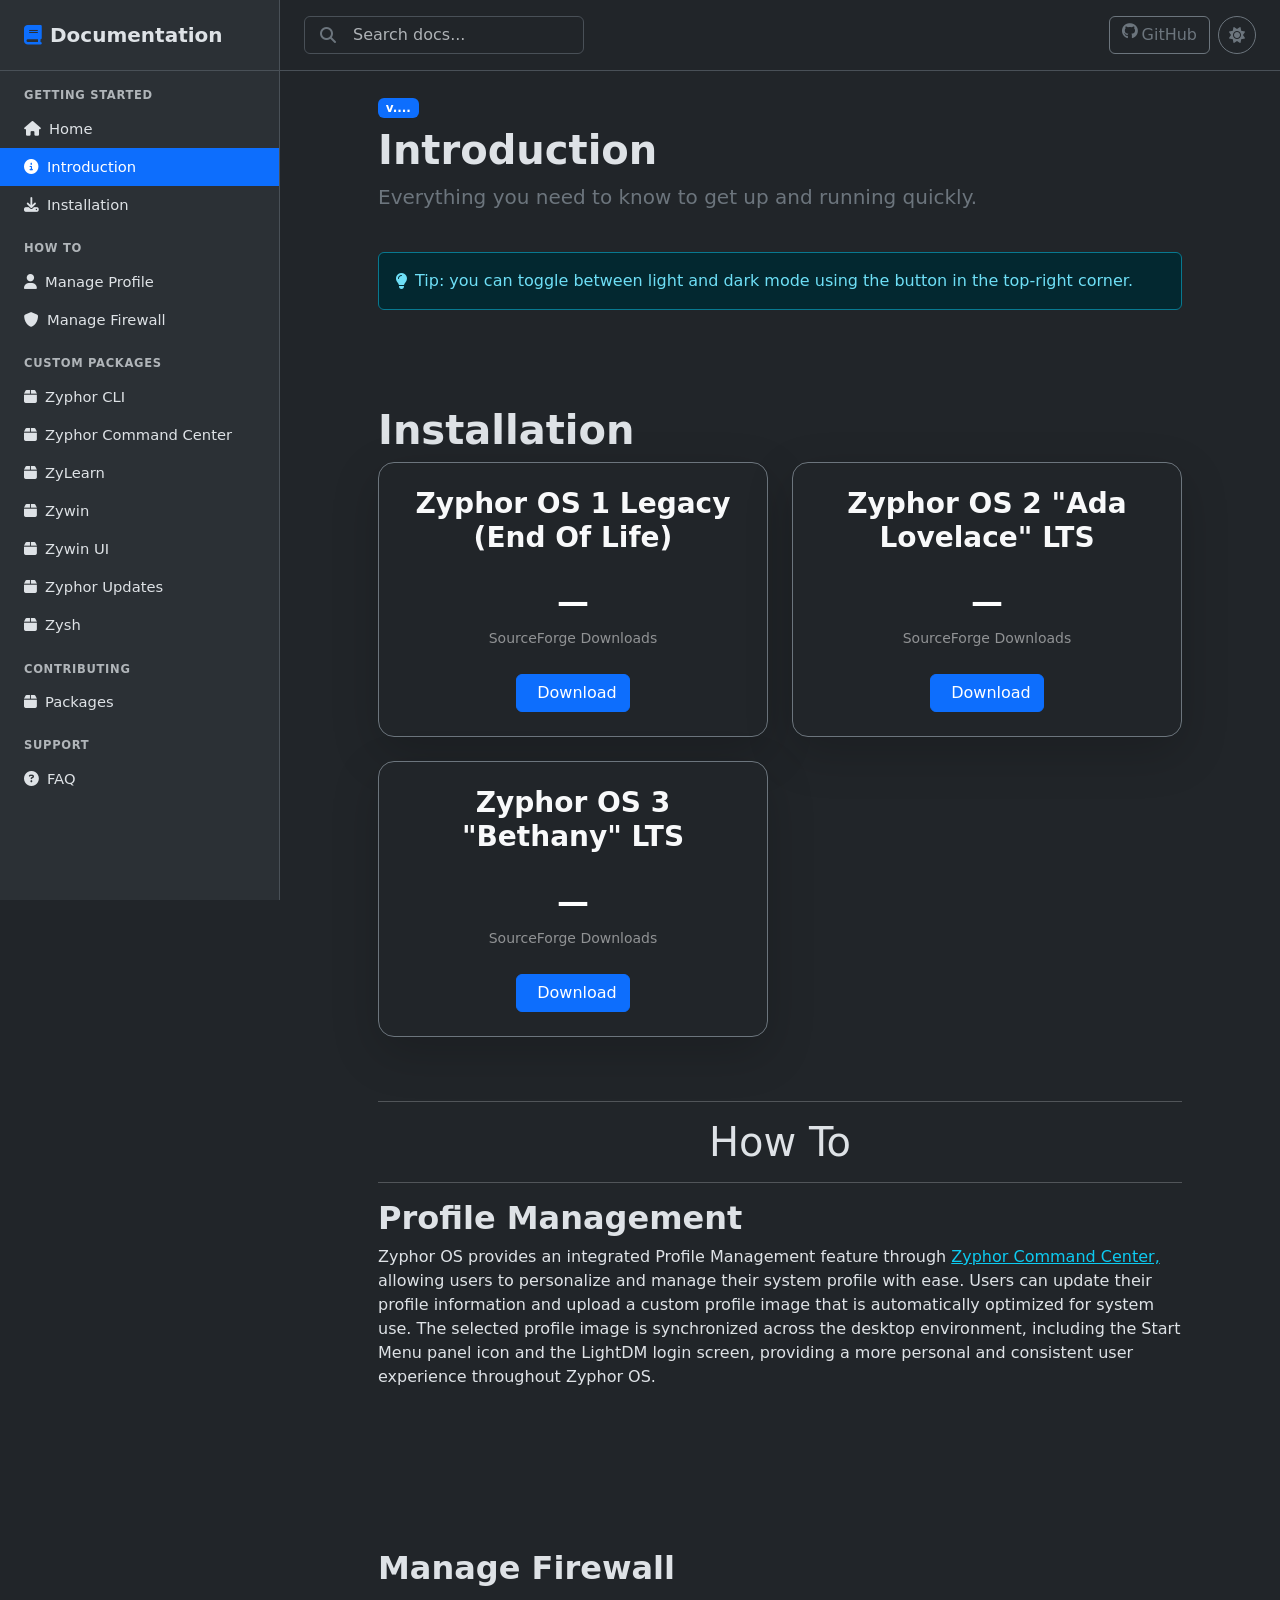
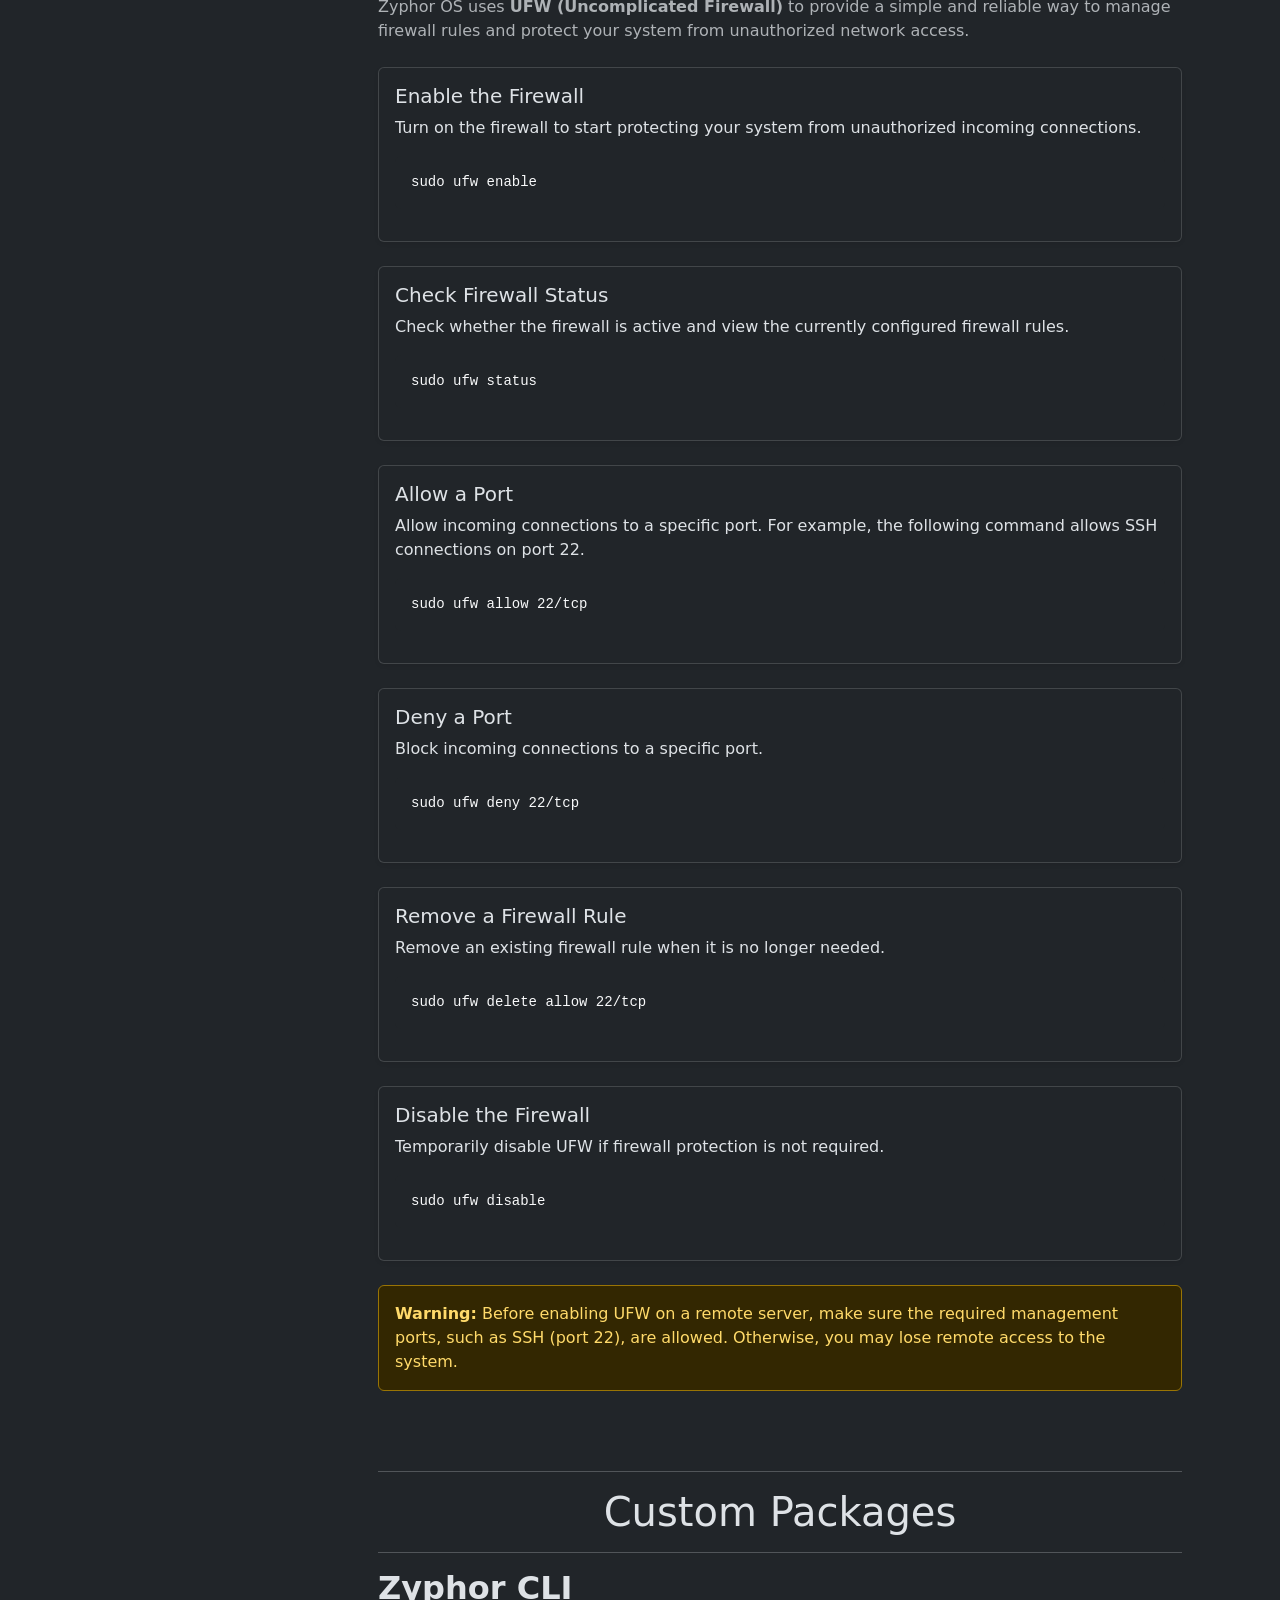
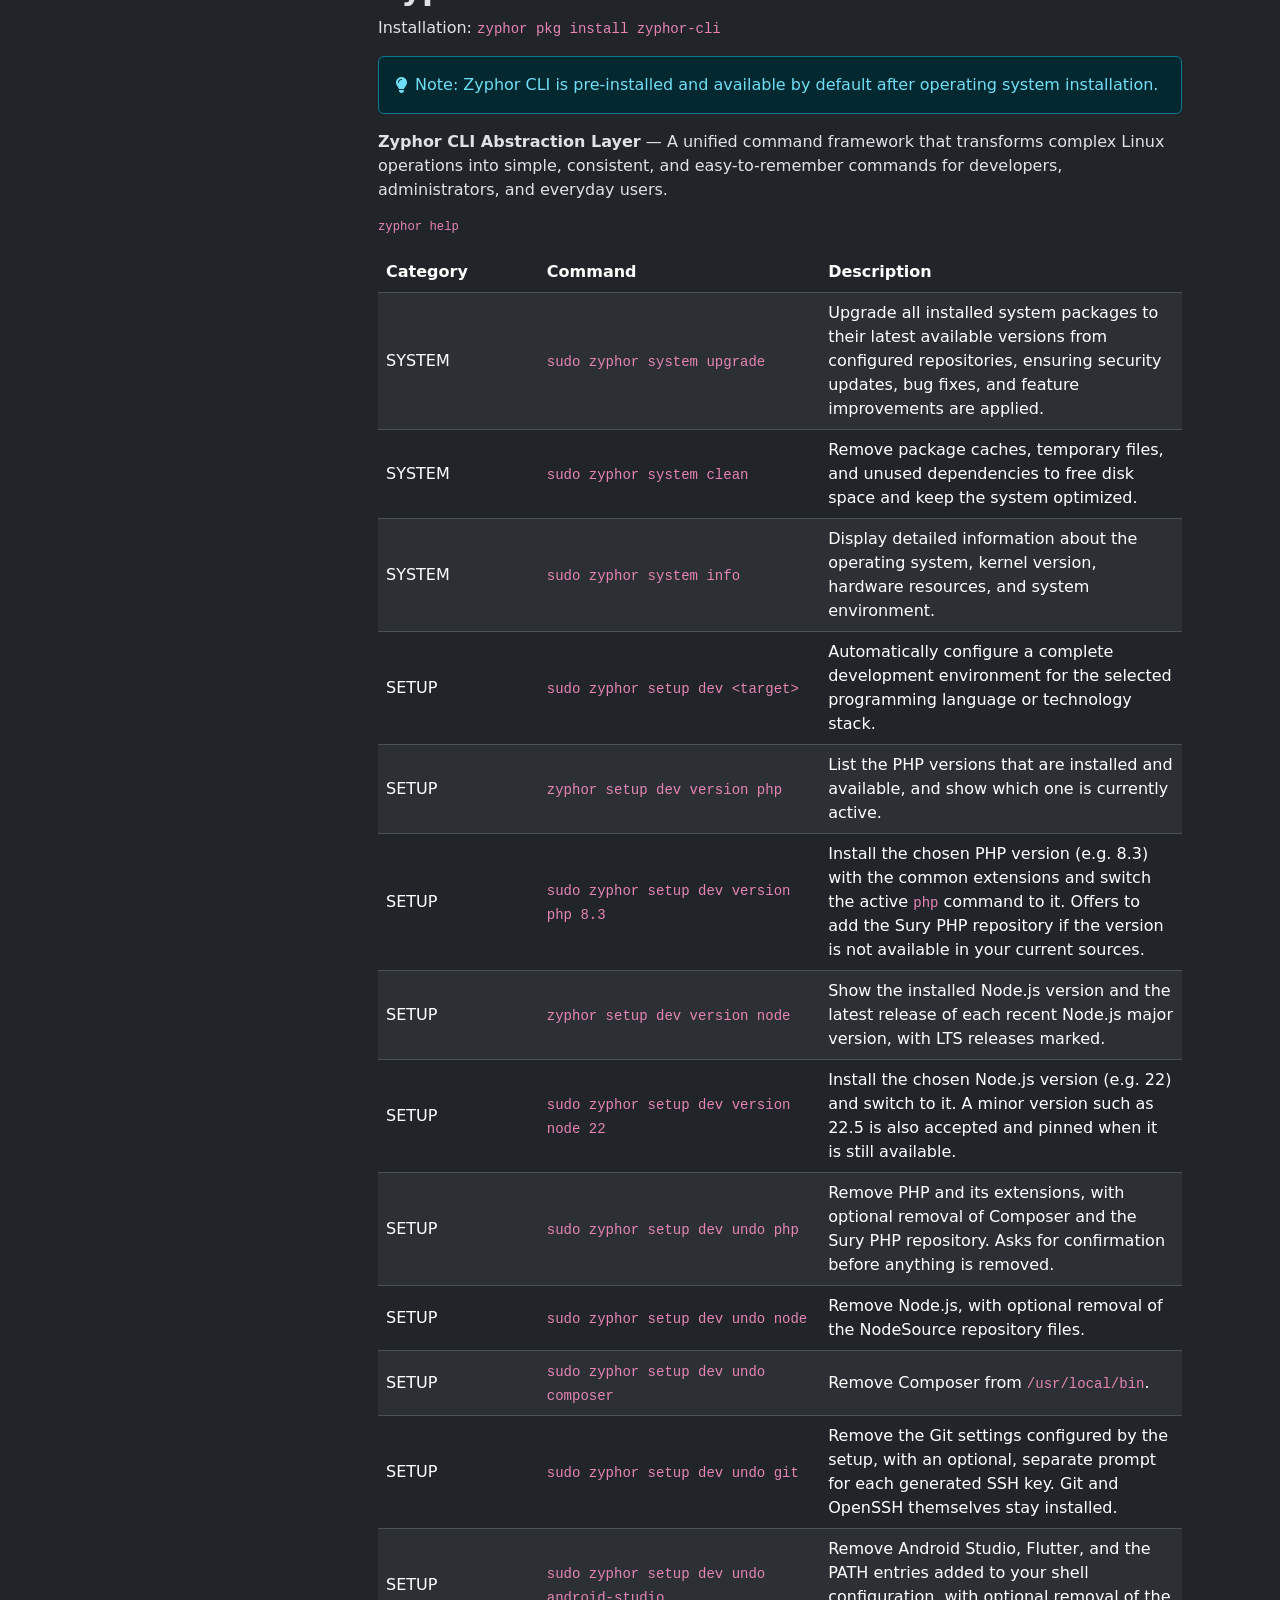
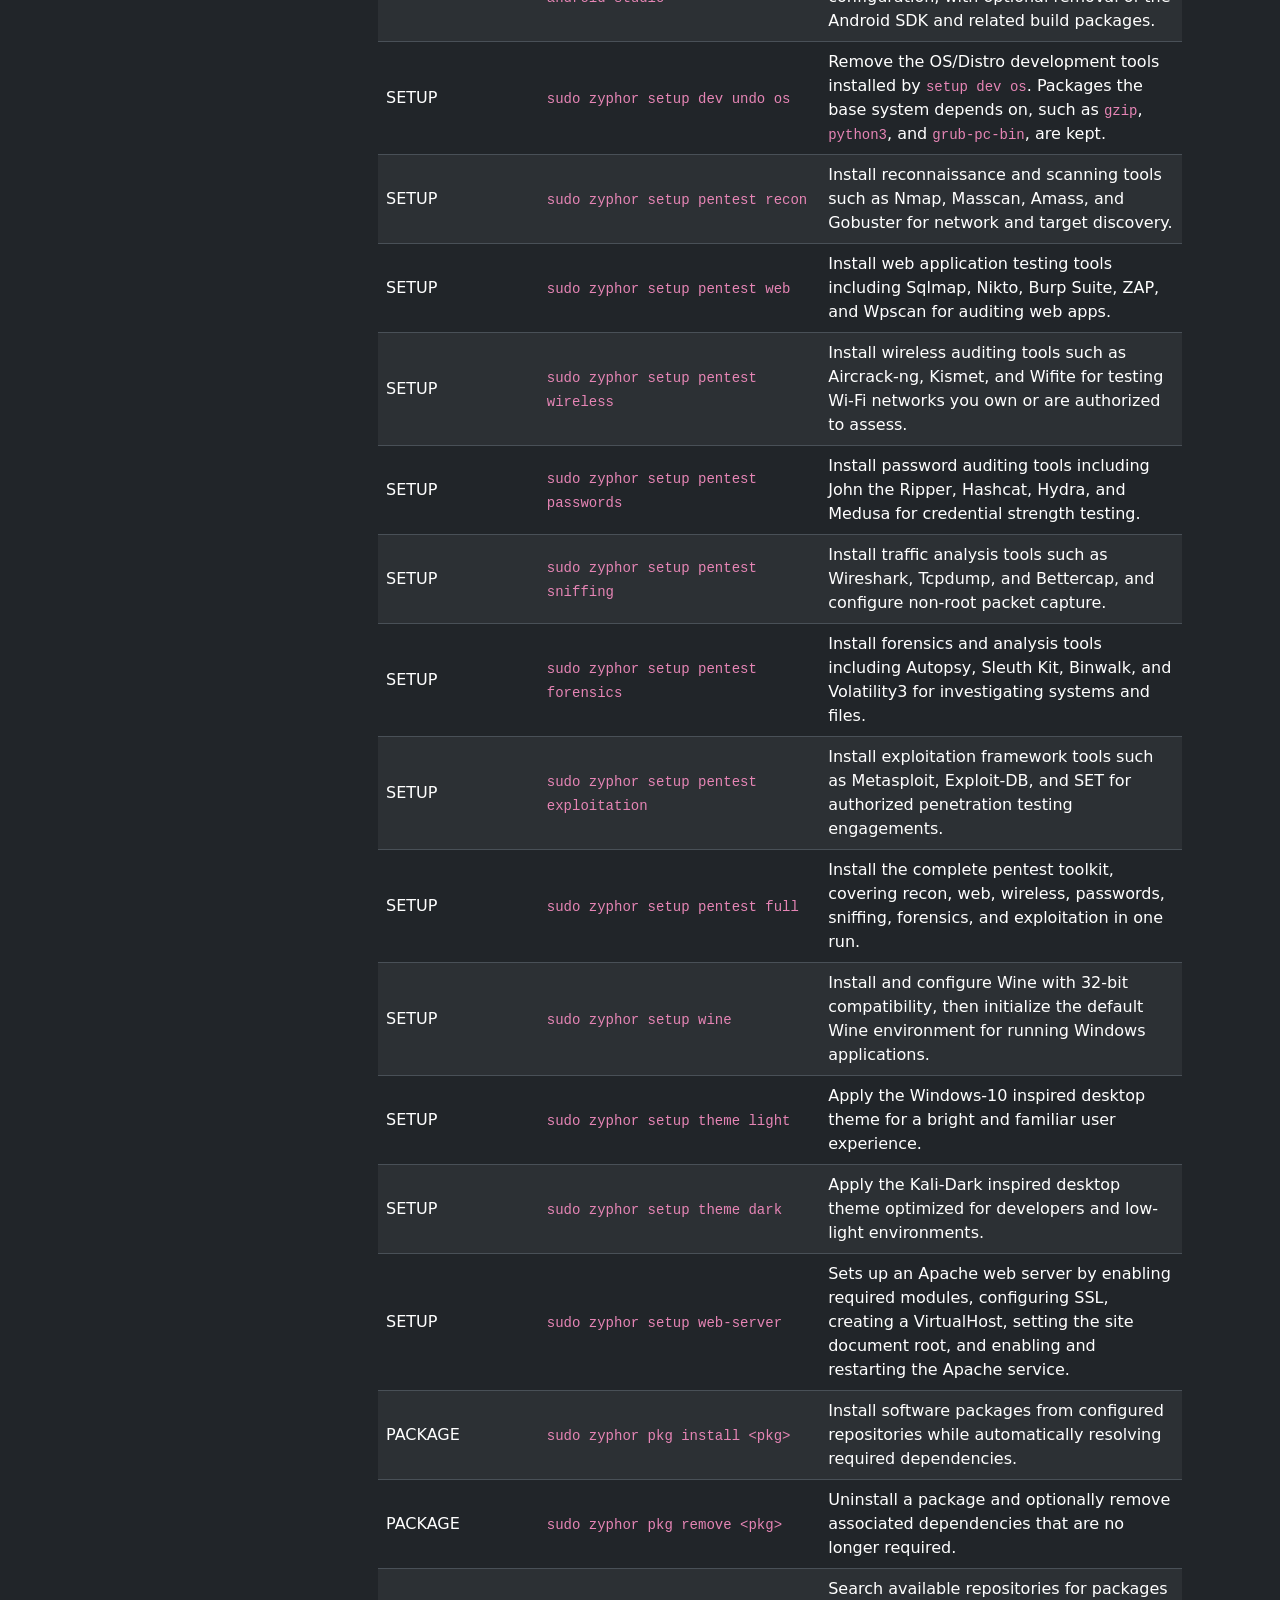
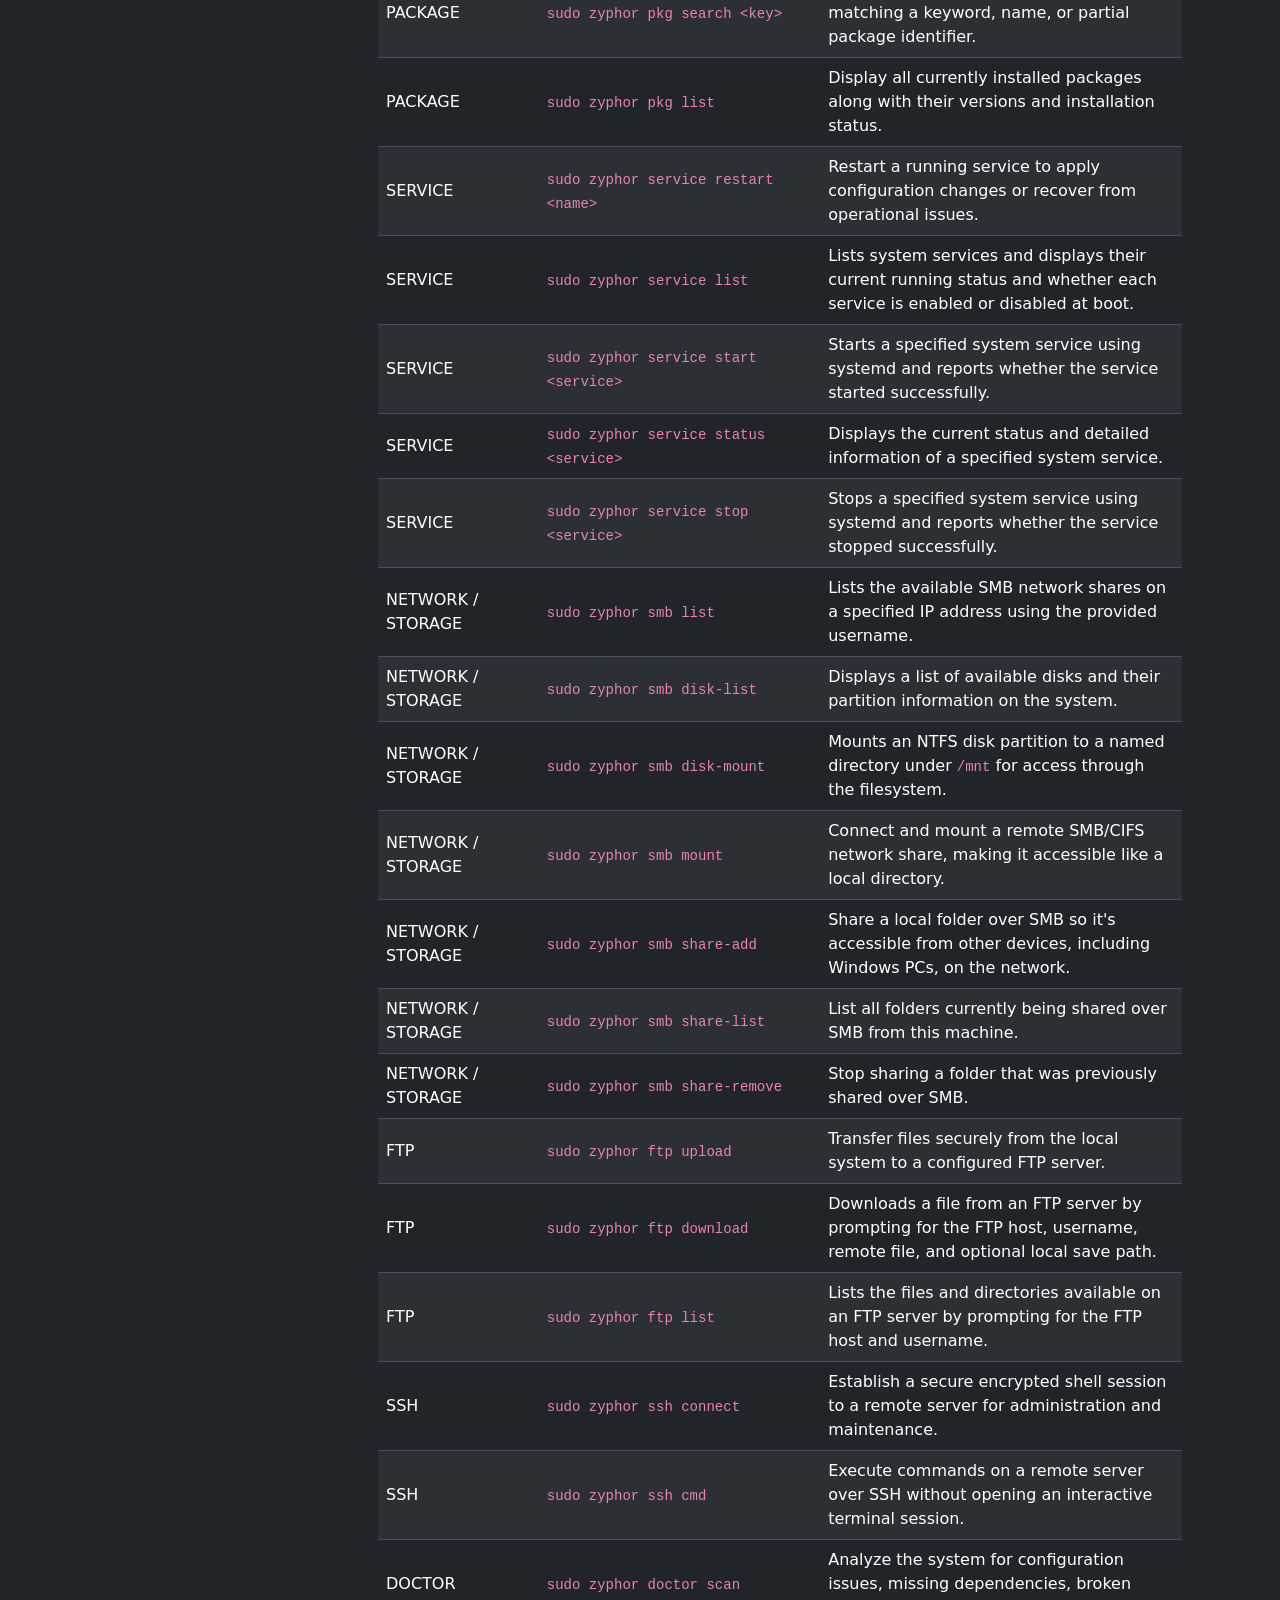
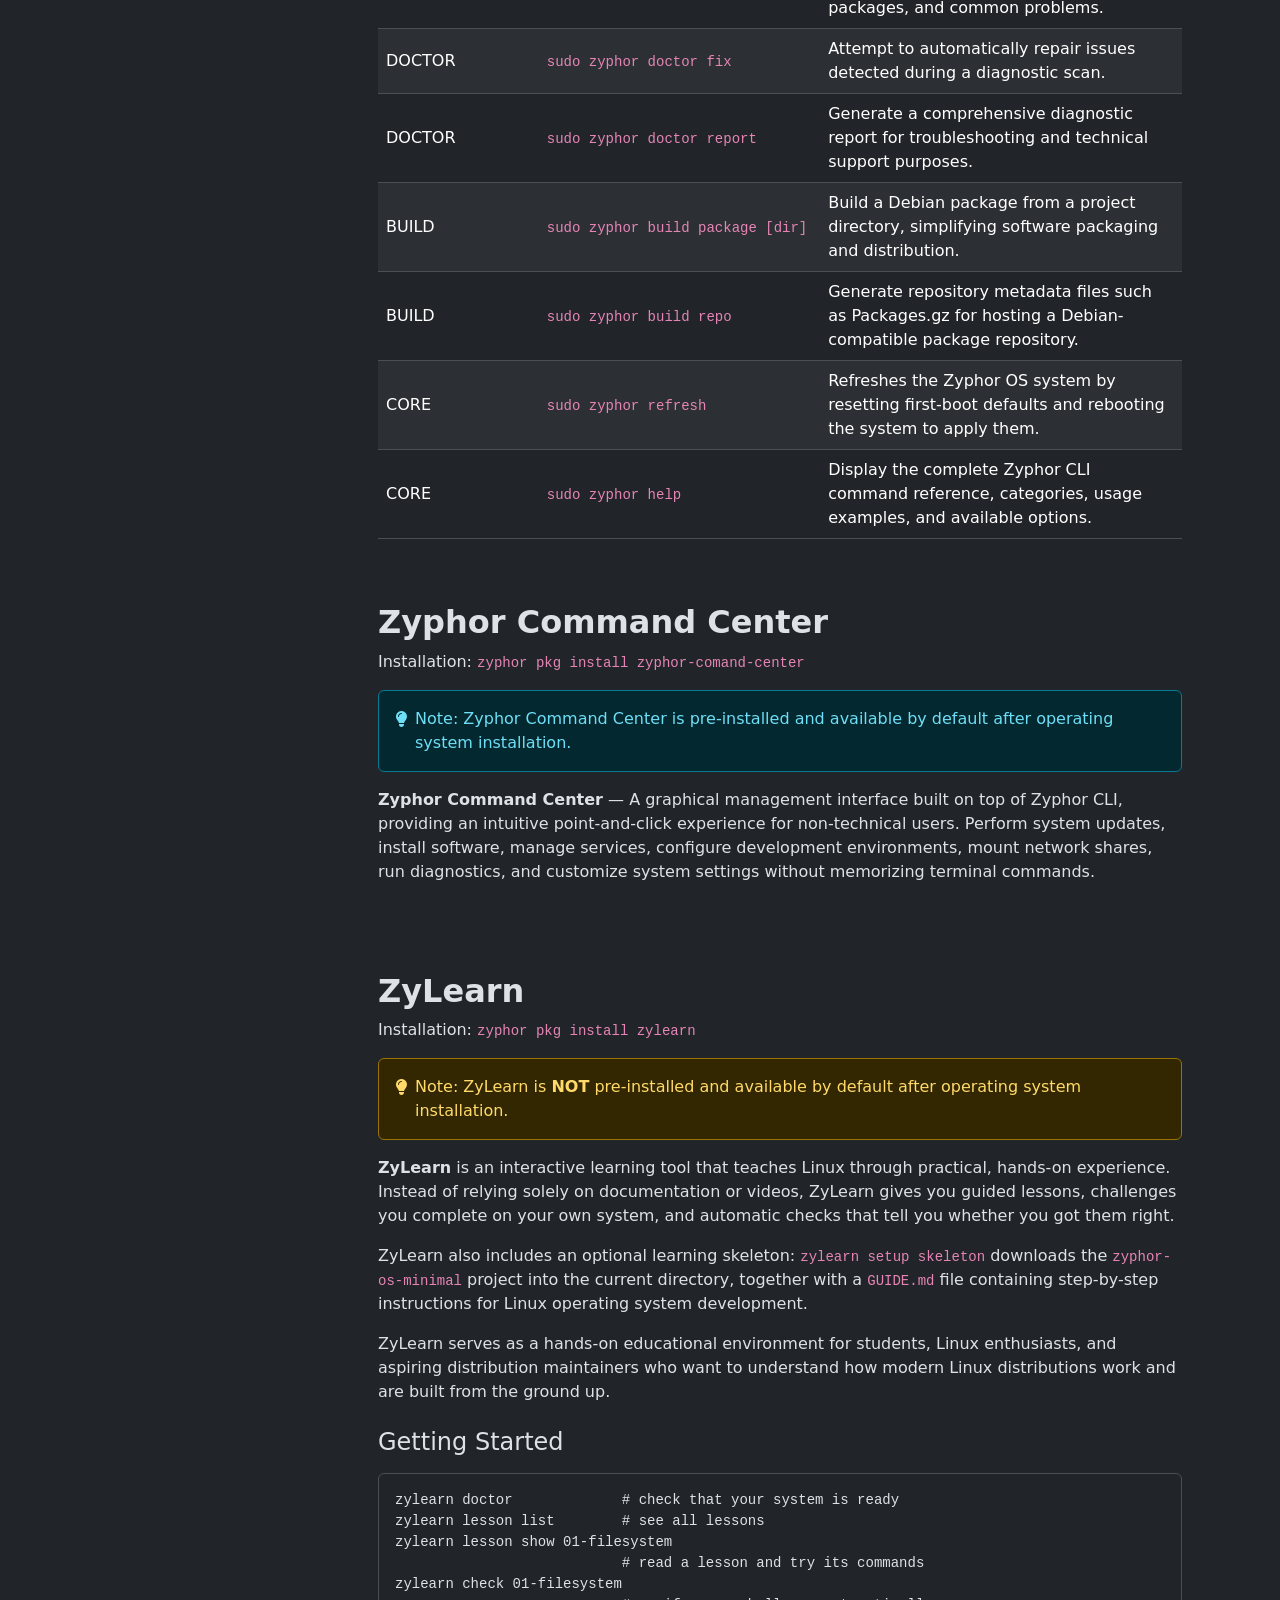
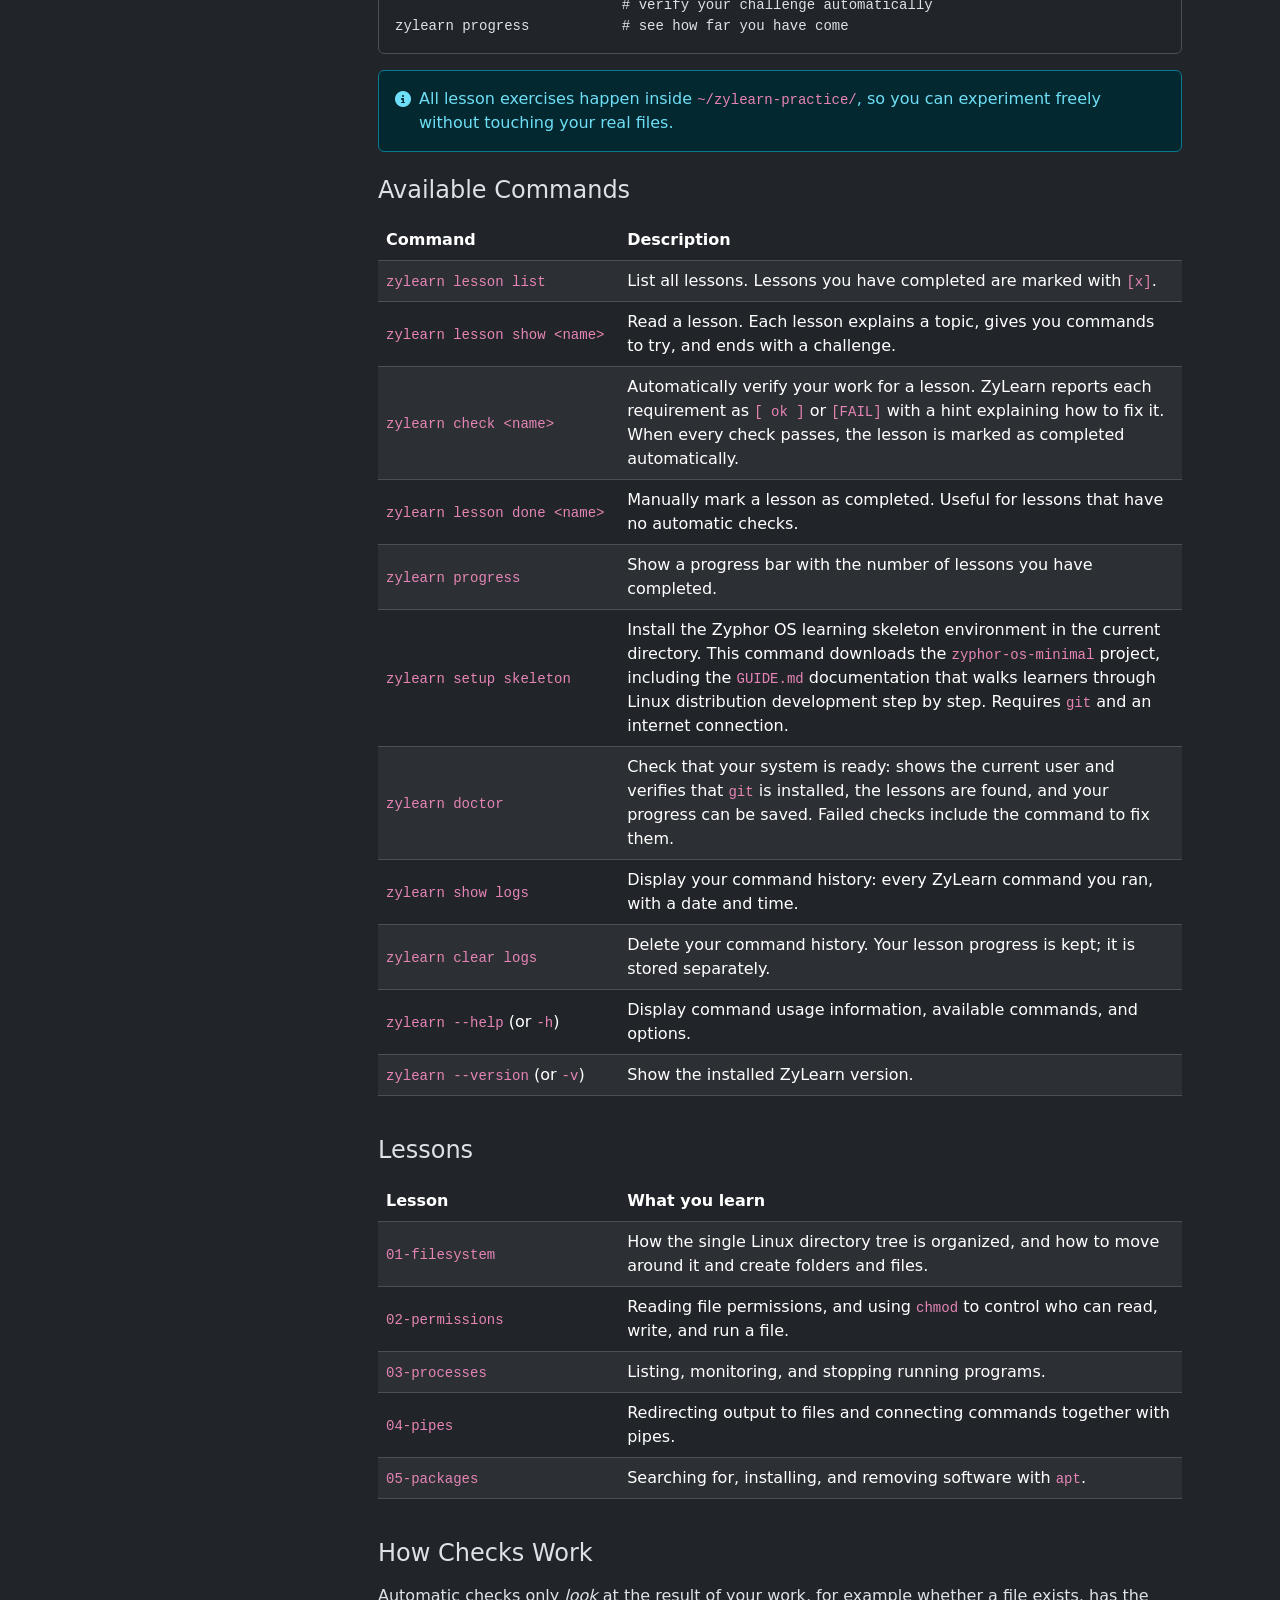
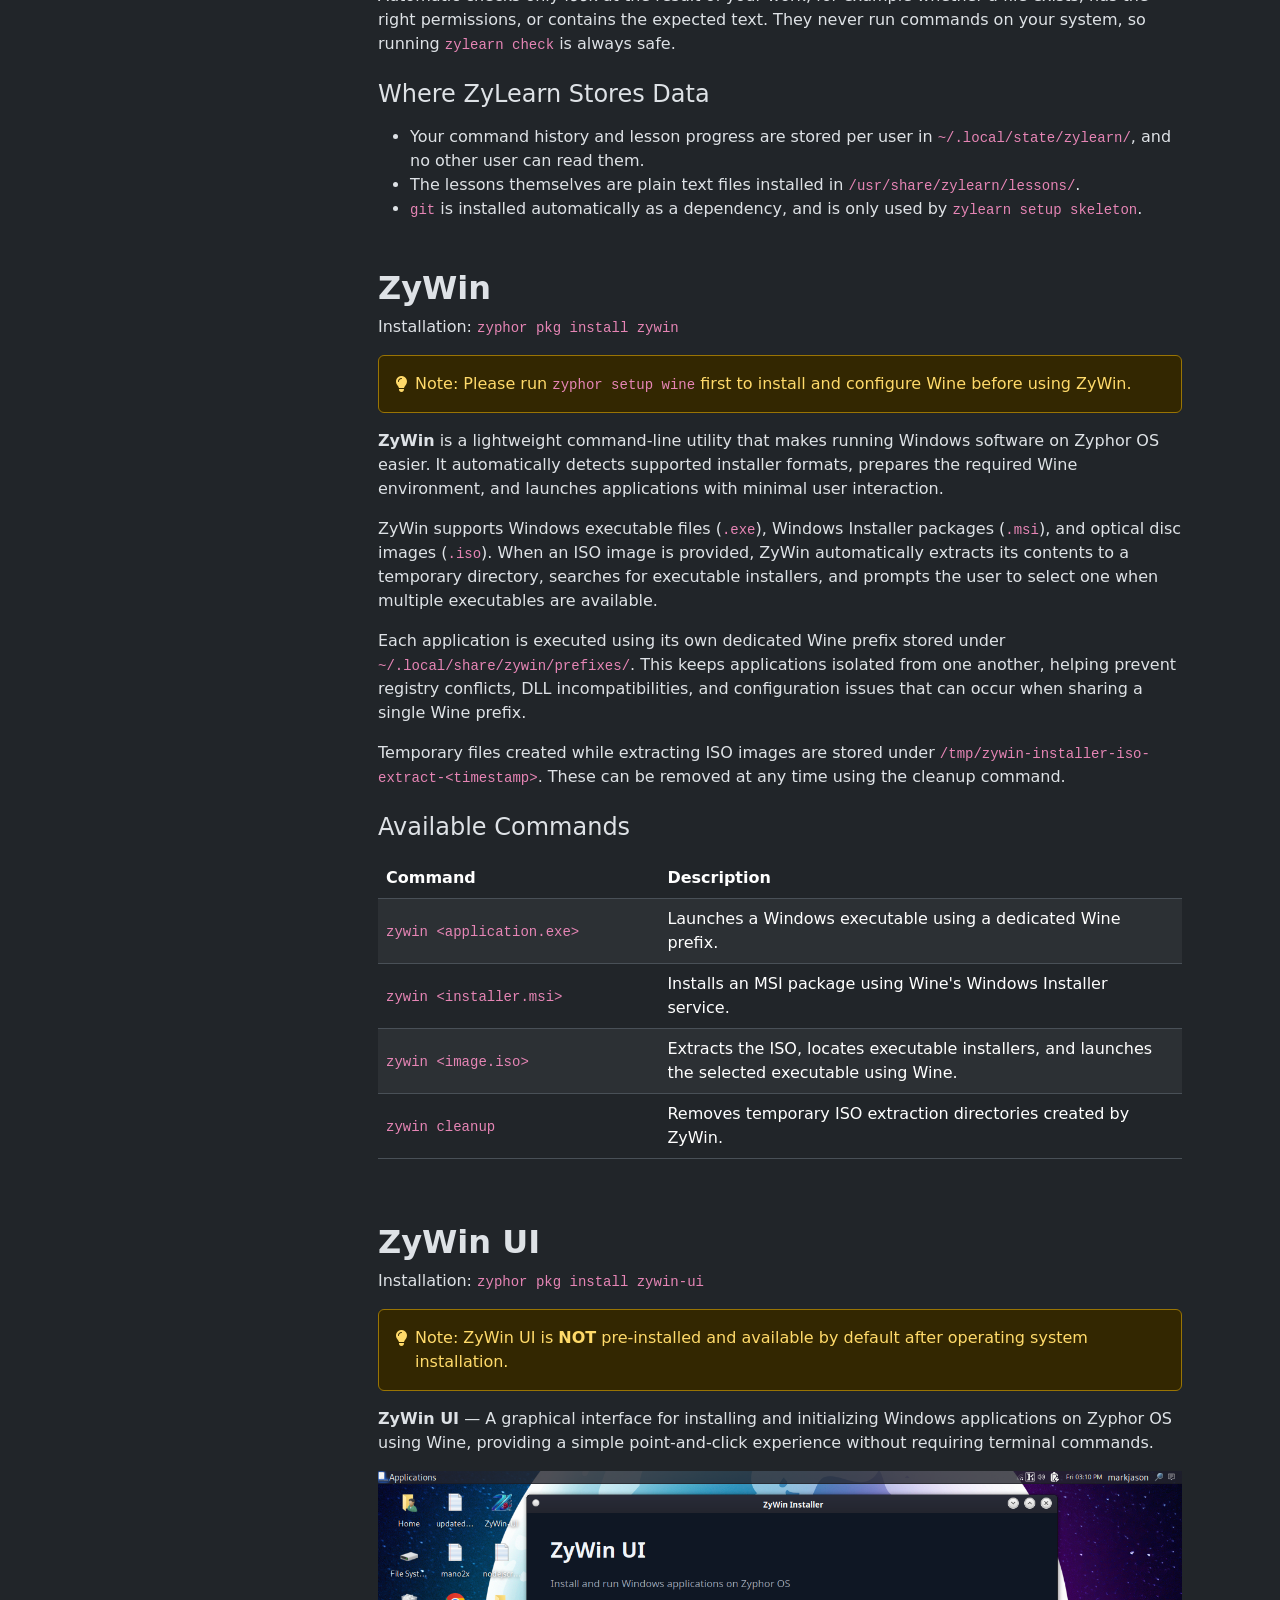
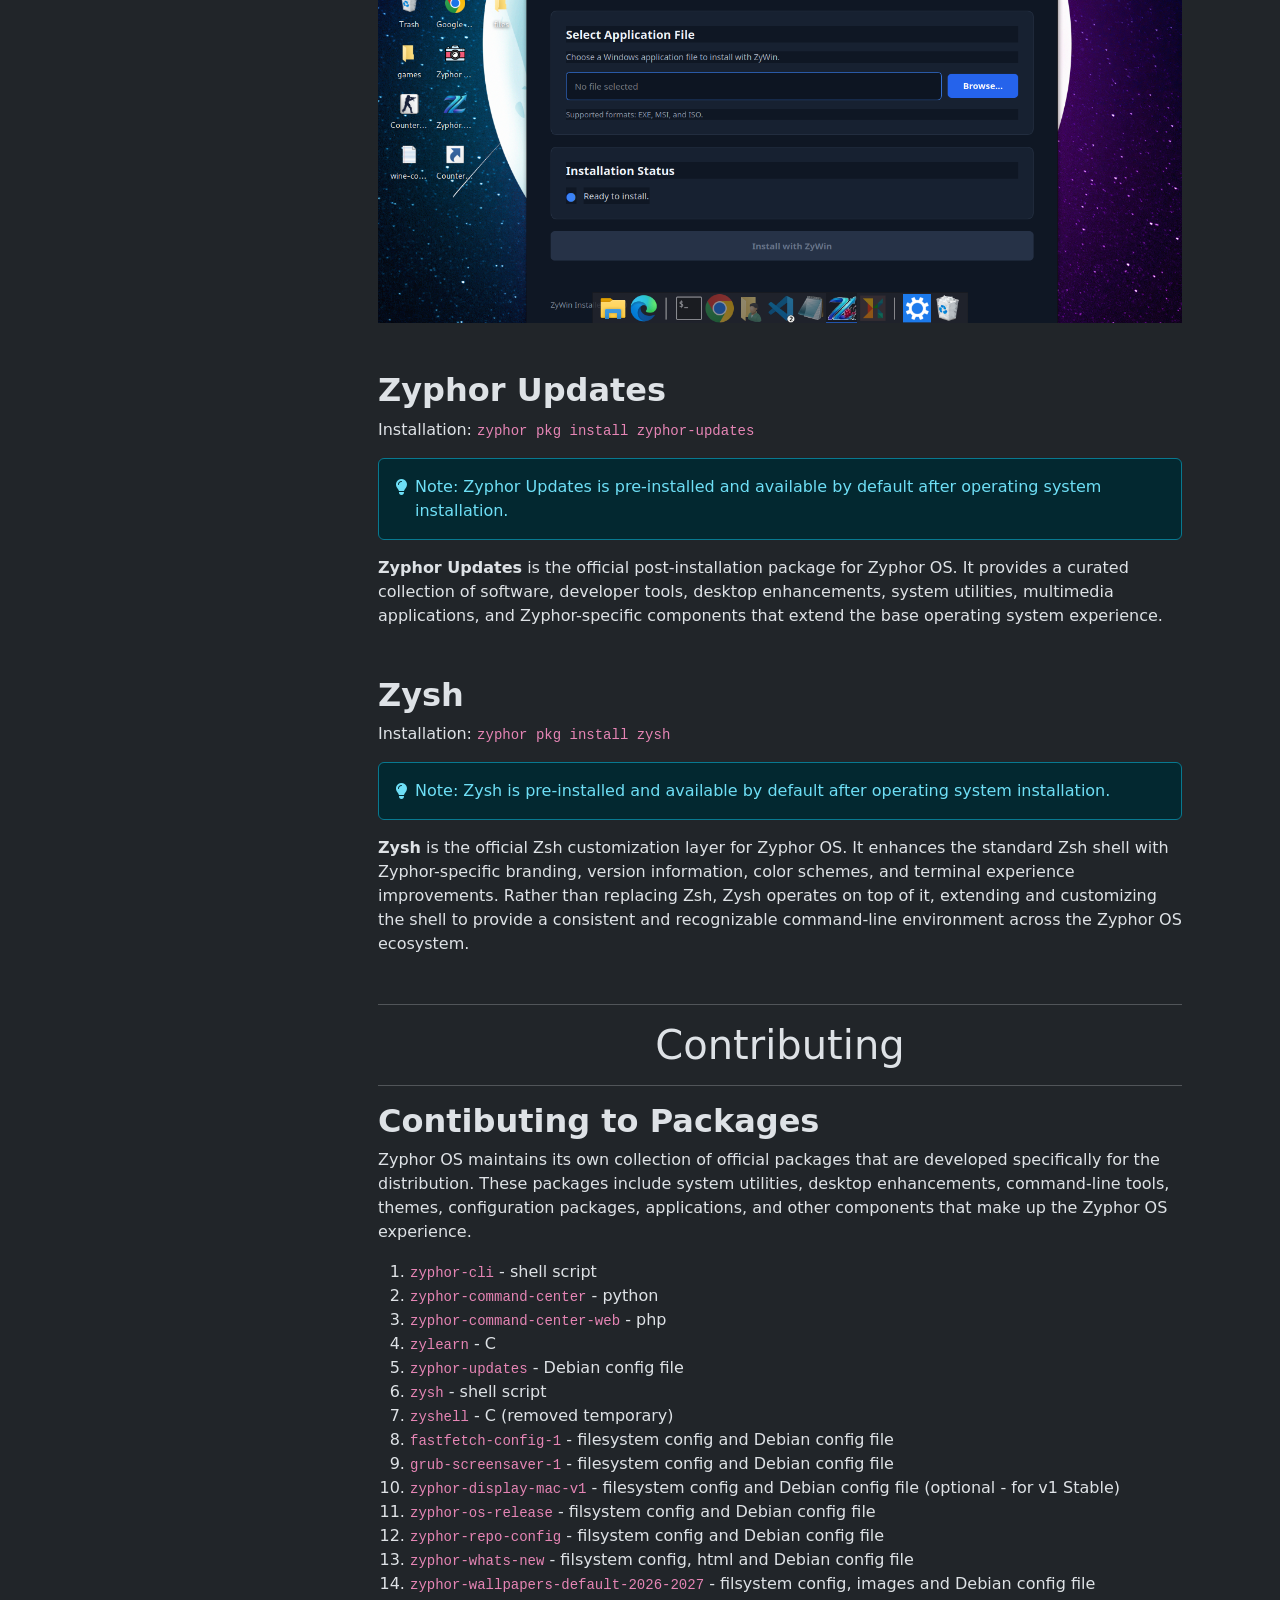
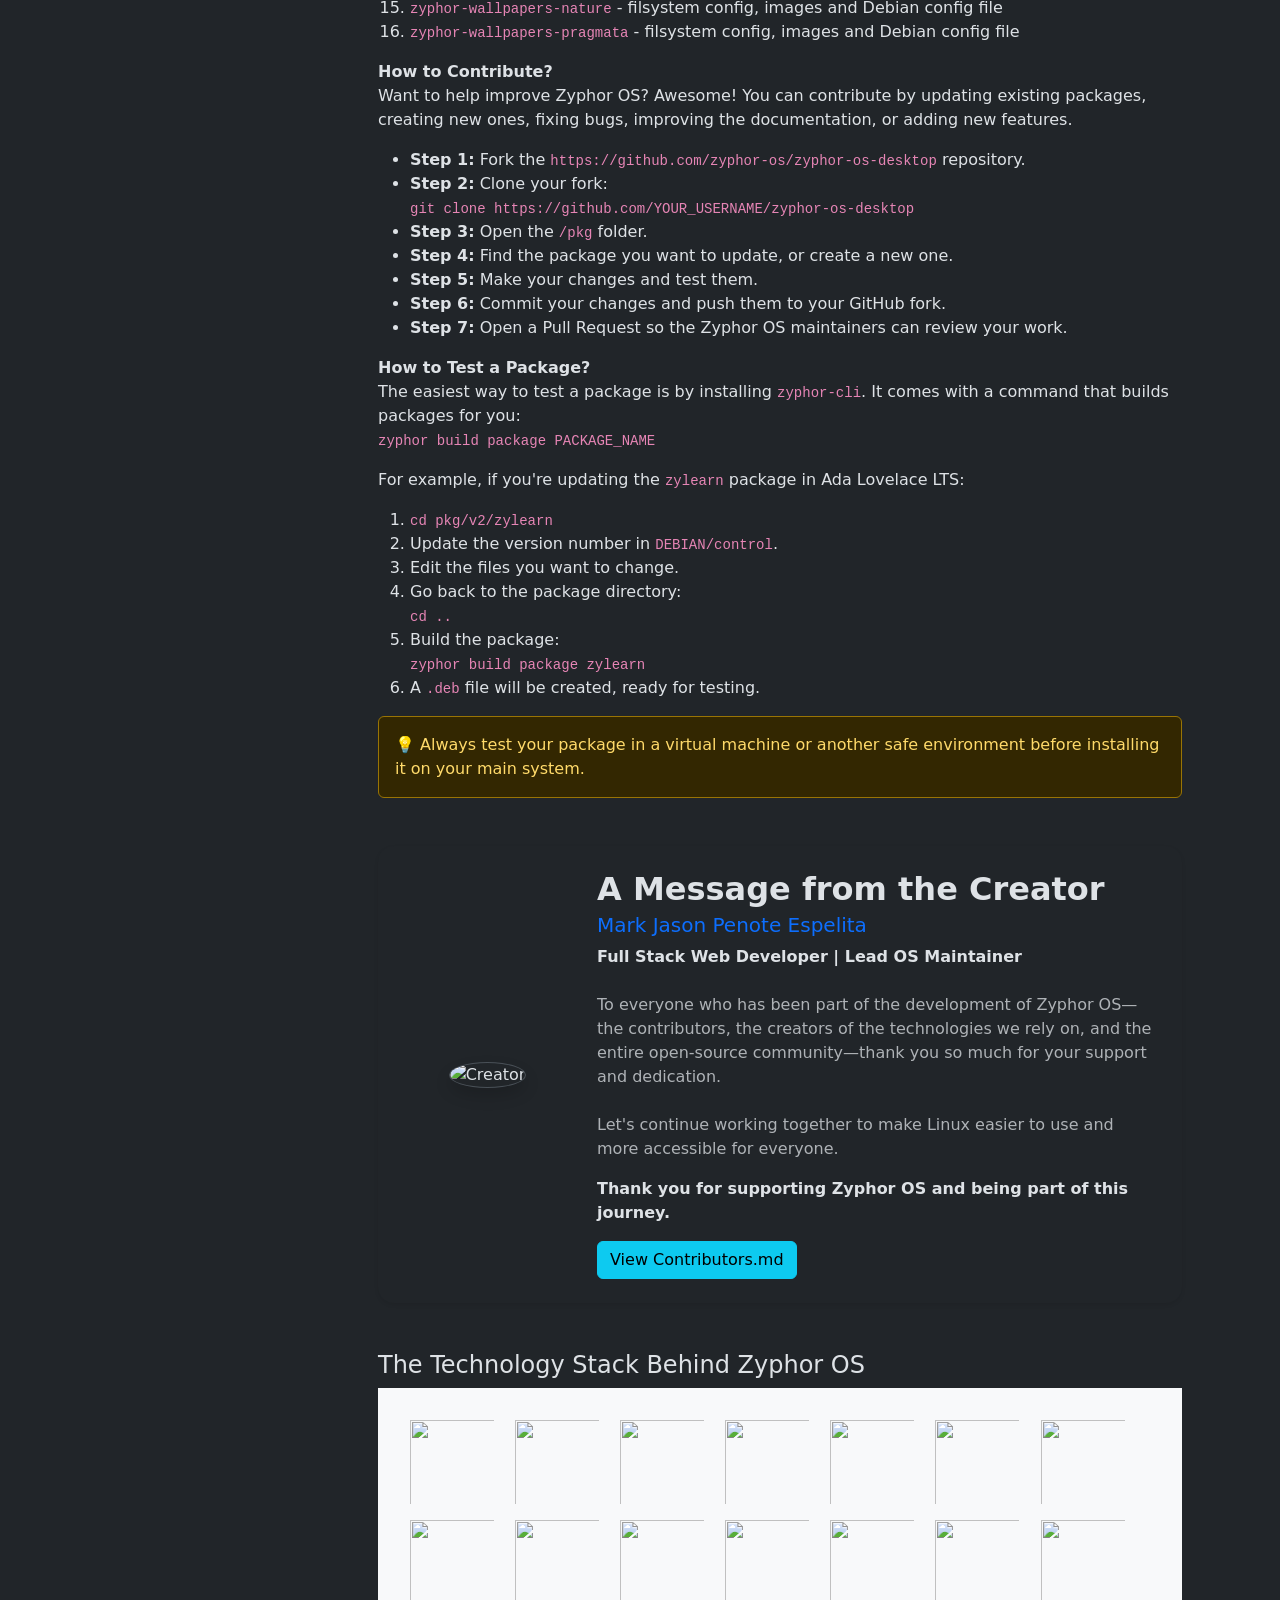
==== docs.html @ 7f29aecf "docs: update website documentation" ====
<!DOCTYPE html>
<html lang="en" data-bs-theme="dark">
<head>
<meta charset="UTF-8">
<meta name="viewport" content="width=device-width, initial-scale=1.0">
<title>Documentation</title>
<link href="https://cdnjs.cloudflare.com/ajax/libs/bootstrap/5.3.3/css/bootstrap.min.css" rel="stylesheet">
<link href="https://cdnjs.cloudflare.com/ajax/libs/font-awesome/6.5.2/css/all.min.css" rel="stylesheet">
<style>
  :root {
    --sidebar-width: 280px;
  }

  body {
    font-family: 'Segoe UI', system-ui, -apple-system, sans-serif;
  }

  /* Sidebar */
  .sidebar {
    width: var(--sidebar-width);
    height: 100vh;
    position: fixed;
    top: 0;
    left: 0;
    overflow-y: auto;
    border-right: 1px solid var(--bs-border-color);
    background-color: var(--bs-tertiary-bg);
    transition: transform 0.3s ease;
    z-index: 1030;
  }

  .sidebar-brand {
    padding: 1.25rem 1.5rem;
    border-bottom: 1px solid var(--bs-border-color);
  }

  .sidebar .nav-link {
    color: var(--bs-body-color);
    padding: 0.5rem 1.5rem;
    border-radius: 0;
    font-size: 0.92rem;
  }

  .sidebar .nav-link.active {
    background-color: var(--bs-primary);
    color: #fff;
    font-weight: 500;
  }

  .sidebar .nav-link:hover:not(.active) {
    background-color: var(--bs-secondary-bg);
  }

  .sidebar .nav-section-title {
    text-transform: uppercase;
    font-size: 0.72rem;
    letter-spacing: 0.06em;
    color: var(--bs-secondary-color);
    padding: 1rem 1.5rem 0.35rem;
    font-weight: 600;
  }

  /* Main content */
  .main-content {
    margin-left: var(--sidebar-width);
    min-height: 100vh;
  }

  .topbar {
    border-bottom: 1px solid var(--bs-border-color);
    background-color: var(--bs-body-bg);
    position: sticky;
    top: 0;
    z-index: 1020;
  }

  .content-section {
    scroll-margin-top: 80px;
  }

  pre.code-block {
    background-color: var(--bs-tertiary-bg);
    border: 1px solid var(--bs-border-color);
    border-radius: 0.5rem;
    padding: 1rem 1.25rem;
    overflow-x: auto;
    font-size: 0.875rem;
  }

  .theme-toggle-btn {
    width: 38px;
    height: 38px;
    border-radius: 50%;
    display: inline-flex;
    align-items: center;
    justify-content: center;
  }

  /* Mobile sidebar */
  @media (max-width: 991.98px) {
    .sidebar {
      transform: translateX(-100%);
    }
    .sidebar.show {
      transform: translateX(0);
    }
    .main-content {
      margin-left: 0;
    }
  }

  .sidebar-overlay {
    display: none;
    position: fixed;
    inset: 0;
    background: rgba(0,0,0,0.4);
    z-index: 1025;
  }
  .sidebar-overlay.show {
    display: block;
  }

  ::-webkit-scrollbar { width: 8px; }
  ::-webkit-scrollbar-thumb { background: var(--bs-secondary-color); border-radius: 4px; }
</style>
</head>
<body>

<!-- Sidebar -->
<nav class="sidebar" id="sidebar">
  <div class="sidebar-brand d-flex align-items-center gap-2">
    <i class="fa-solid fa-book fs-5 text-primary"></i>
    <span class="fw-bold fs-5">Documentation</span>
  </div>

  <div class="pb-4">
    <div class="nav-section-title">Getting Started</div>
    <ul class="nav flex-column">
      <li class="nav-item"><a class="nav-link" href="index.html"><i class="fa-solid fa-house me-2"></i>Home</a></li>
      <li class="nav-item"><a class="nav-link active" href="#introduction"><i class="fa-solid fa-circle-info me-2"></i>Introduction</a></li>
      <li class="nav-item"><a class="nav-link" href="#installation"><i class="fa-solid fa-download me-2"></i>Installation</a></li>
    </ul>

    <div class="nav-section-title">How To</div>
    <ul class="nav flex-column">
      <li class="nav-item"><a class="nav-link" href="#profile-management"><i class="fa-solid fa-user me-2"></i>Manage Profile</a></li>
      <li class="nav-item"><a class="nav-link" href="#firewall-management"><i class="fa-solid fa-shield me-2"></i>Manage Firewall</a></li>
    </ul>

    <div class="nav-section-title">Custom Packages</div>
    <ul class="nav flex-column">
      <li class="nav-item"><a class="nav-link" href="#zyphor-cli"><i class="fa-solid fa-box me-2"></i>Zyphor CLI</a></li>
      <li class="nav-item"><a class="nav-link" href="#zyphor-command-center"><i class="fa-solid fa-box me-2"></i>Zyphor Command Center</a></li>
      <li class="nav-item"><a class="nav-link" href="#zylearn"><i class="fa-solid fa-box me-2"></i>ZyLearn</a></li>
      <li class="nav-item"><a class="nav-link" href="#zywin"><i class="fa-solid fa-box me-2"></i>Zywin</a></li>
      <li class="nav-item"><a class="nav-link" href="#zywin-ui"><i class="fa-solid fa-box me-2"></i>Zywin UI</a></li>
      <li class="nav-item"><a class="nav-link" href="#zyphor-updates"><i class="fa-solid fa-box me-2"></i>Zyphor Updates</a></li>
      <li class="nav-item"><a class="nav-link" href="#zysh"><i class="fa-solid fa-box me-2"></i>Zysh</a></li>
    </ul>

    <div class="nav-section-title">Contributing</div>
    <ul class="nav flex-column">
      <li class="nav-item"><a class="nav-link" href="#contibuting-packages"><i class="fa-solid fa-box me-2"></i>Packages</a></li>
    </ul>


    <div class="nav-section-title">Support</div>
    <ul class="nav flex-column">
      <li class="nav-item"><a class="nav-link" href="#faq"><i class="fa-solid fa-circle-question me-2"></i>FAQ</a></li>
    </ul>
  </div>
</nav>

<div class="sidebar-overlay" id="sidebarOverlay"></div>

<!-- Main content -->
<div class="main-content">

  <!-- Top bar -->
  <div class="topbar d-flex align-items-center justify-content-between px-3 px-md-4 py-3">
    <div class="d-flex align-items-center gap-3">
      <button class="btn btn-outline-secondary d-lg-none" id="sidebarToggle">
        <i class="fa-solid fa-bars"></i>
      </button>
      <div class="position-relative d-none d-sm-block">
        <i class="fa-solid fa-magnifying-glass position-absolute top-50 translate-middle-y ms-3 text-secondary"></i>
        <input type="text" class="form-control ps-5" style="width: 280px;" placeholder="Search docs...">
      </div>
    </div>

    <div class="d-flex align-items-center gap-2">
      <a href="" class="btn btn-outline-secondary d-none d-sm-inline-flex _repoUrl">
        <i class="fa-brands fa-github me-1"></i> GitHub
      </a>
      <button class="btn btn-outline-secondary theme-toggle-btn" id="themeToggle" title="Toggle theme">
        <i class="fa-solid fa-moon" id="themeIcon"></i>
      </button>
    </div>
  </div>

  <!-- Content -->
  <div class="container-fluid px-3 px-md-5 py-4" style="max-width: 900px;">

    <section id="introduction" class="content-section mb-5">
      <span class="badge text-bg-primary mb-2 _latestVersion">v....</span>
      <h1 class="fw-bold">Introduction</h1>
      <p class="lead text-secondary">Everything you need to know to get up and running quickly.</p>
      <p class="_description"></p>
      <div class="_topics"></div> <br>
      <div class="alert alert-info d-flex align-items-start gap-2" role="alert">
        <i class="fa-solid fa-lightbulb mt-1"></i>
        <div>Tip: you can toggle between light and dark mode using the button in the top-right corner.</div>
      </div>
    </section>

    <!-- installation -->
    <section id="installation" class="py-5">
            
        <h1 class="fw-bold">Installation</h1>
            <div class="row g-4">

                <!-- Project 1 -->
                <div class="col-lg-6 col-md-6 col-sm-12">
                    <div class="card h-100 bg-dark text-light border-secondary shadow-lg"
                        style="border-radius: 16px;">

                        <div class="card-body p-4 text-center">

                            <h3 class="fw-bold mb-3">
                                Zyphor OS 1 Legacy (End Of Life)
                            </h3>

                            <div class="my-4">
                                <div class="fs-2 fw-bold text-white"
                                    id="downloads-project-1">
                                    ...
                                </div>

                                <small class="text-white-50">
                                    SourceForge Downloads
                                </small>
                            </div>

                            <a href="https://sourceforge.net/projects/zyphor-os-1-legacy"
                            class="btn btn-primary"
                            target="_blank"
                            rel="noopener noreferrer">
                                <i class="bi bi-download me-2"></i>
                                Download
                            </a>

                        </div>
                    </div>
                </div>


                <!-- Project 2 -->
                <div class="col-lg-6 col-md-6 col-sm-12">
                    <div class="card h-100 bg-dark text-light border-secondary shadow-lg"
                        style="border-radius: 16px;">

                        <div class="card-body p-4 text-center">

                            <h3 class="fw-bold mb-3">
                                Zyphor OS 2 "Ada Lovelace" LTS
                            </h3>

                            <div class="my-4">
                                <div class="fs-2 fw-bold text-white"
                                    id="downloads-project-2">
                                    ...
                                </div>

                                <small class="text-white-50">
                                    SourceForge Downloads
                                </small>
                            </div>

                            <a href="https://sourceforge.net/projects/zyphor-os-2-ada-lovelace/"
                            class="btn btn-primary"
                            target="_blank"
                            rel="noopener noreferrer">
                                <i class="bi bi-download me-2"></i>
                                Download
                            </a>

                        </div>
                    </div>
                </div>


                <!-- Project 3 -->
                <div class="col-lg-6 col-md-6 col-sm-12">
                    <div class="card h-100 bg-dark text-light border-secondary shadow-lg"
                        style="border-radius: 16px;">

                        <div class="card-body p-4 text-center">

                            <h3 class="fw-bold mb-3">
                                Zyphor OS 3 "Bethany" LTS
                            </h3>

                            <div class="my-4">
                                <div class="fs-2 fw-bold text-white"
                                    id="downloads-project-3">
                                    ...
                                </div>

                                <small class="text-white-50">
                                    SourceForge Downloads
                                </small>
                            </div>

                            <a href="https://sourceforge.net/projects/zyphor-os-3-bethany-lts/"
                            class="btn btn-primary"
                            target="_blank"
                            rel="noopener noreferrer">
                                <i class="bi bi-download me-2"></i>
                                Download
                            </a>

                        </div>
                    </div>
                </div>

            </div>
    </section>

    <hr>
    <h1 style="text-align: center;">How To</h1>
    <hr>

    <!-- profile management -->
    <section id="profile-management" class="content-section mb-5">
        <h2 class="fw-bold">Profile Management</h2>
        <p>
            Zyphor OS provides an integrated Profile Management feature through <a href="#zyphor-command-center" class="text-info">Zyphor Command Center,</a>
            allowing users to personalize and manage their system profile with ease. Users can update
            their profile information and upload a custom profile image that is automatically optimized
            for system use. The selected profile image is synchronized across the desktop environment,
            including the Start Menu panel icon and the LightDM login screen, providing a more personal
            and consistent user experience throughout Zyphor OS.
        </p>
        <div class="row">
          <div class="col-lg-6 col-md-6 col-sm-12">
              <img src="./assets/images/profile-login-1.jpg" alt="" width="100%">
          </div>
          <div class="col-lg-6 col-md-6 col-sm-12">
              <img src="./assets/images/profile-login-2.jpg" alt="" width="100%">
          </div>
          <div class="col-lg-6 col-md-6 col-sm-12">
              <img src="./assets/images/profile-login-3.jpg" alt="" width="100%">
          </div>
        </div>
    </section>

	
	<section id="firewall-management" class="content-section py-5">
	    <div class="row">
		<div class="col-lg-12">

		    <!-- Section Header -->
		    <div class="mb-4">
			<h2 class="fw-bold">Manage Firewall</h2>
			<p class="text-muted">
			    Zyphor OS uses <strong>UFW (Uncomplicated Firewall)</strong> to provide
			    a simple and reliable way to manage firewall rules and protect your system
			    from unauthorized network access.
			</p>
		    </div>

		    <!-- Enable Firewall -->
		    <div class="card mb-4 shadow-sm">
			<div class="card-body">
			    <h5 class="card-title">Enable the Firewall</h5>
			    <p class="card-text">
				Turn on the firewall to start protecting your system from
				unauthorized incoming connections.
			    </p>

			    <pre class="bg-dark text-light p-3 rounded"><code>sudo ufw enable</code></pre>
			</div>
		    </div>

		    <!-- Check Status -->
		    <div class="card mb-4 shadow-sm">
			<div class="card-body">
			    <h5 class="card-title">Check Firewall Status</h5>
			    <p class="card-text">
				Check whether the firewall is active and view the currently
				configured firewall rules.
			    </p>

			    <pre class="bg-dark text-light p-3 rounded"><code>sudo ufw status</code></pre>
			</div>
		    </div>

		    <!-- Allow Port -->
		    <div class="card mb-4 shadow-sm">
			<div class="card-body">
			    <h5 class="card-title">Allow a Port</h5>
			    <p class="card-text">
				Allow incoming connections to a specific port. For example,
				the following command allows SSH connections on port 22.
			    </p>

			    <pre class="bg-dark text-light p-3 rounded"><code>sudo ufw allow 22/tcp</code></pre>
			</div>
		    </div>

		    <!-- Deny Port -->
		    <div class="card mb-4 shadow-sm">
			<div class="card-body">
			    <h5 class="card-title">Deny a Port</h5>
			    <p class="card-text">
				Block incoming connections to a specific port.
			    </p>

			    <pre class="bg-dark text-light p-3 rounded"><code>sudo ufw deny 22/tcp</code></pre>
			</div>
		    </div>

		    <!-- Delete Rule -->
		    <div class="card mb-4 shadow-sm">
			<div class="card-body">
			    <h5 class="card-title">Remove a Firewall Rule</h5>
			    <p class="card-text">
				Remove an existing firewall rule when it is no longer needed.
			    </p>

			    <pre class="bg-dark text-light p-3 rounded"><code>sudo ufw delete allow 22/tcp</code></pre>
			</div>
		    </div>

		    <!-- Disable Firewall -->
		    <div class="card mb-4 shadow-sm">
			<div class="card-body">
			    <h5 class="card-title">Disable the Firewall</h5>
			    <p class="card-text">
				Temporarily disable UFW if firewall protection is not required.
			    </p>

			    <pre class="bg-dark text-light p-3 rounded"><code>sudo ufw disable</code></pre>
			</div>
		    </div>

		    <!-- Warning -->
		    <div class="alert alert-warning" role="alert">
			<strong>Warning:</strong>
			Before enabling UFW on a remote server, make sure the required
			management ports, such as SSH (port 22), are allowed. Otherwise,
			you may lose remote access to the system.
		    </div>

		</div>
	    </div>
	</section>
    <hr>
    <h1 style="text-align: center;">Custom Packages</h1>
    <hr>

    <!-- zyphor cli -->
    <section id="zyphor-cli" class="content-section mb-5">
        <h2 class="fw-bold">Zyphor CLI</h2>
        <p>Installation: <code>zyphor pkg install zyphor-cli</code></p>
        <div class="alert alert-info d-flex align-items-start gap-2" role="alert">
            <i class="fa-solid fa-lightbulb mt-1"></i>
            <div>Note: Zyphor CLI is pre-installed and available by default after operating system installation.</div>
        </div>
        <p><strong>Zyphor CLI Abstraction Layer</strong> — A unified command framework that transforms complex Linux operations into simple, consistent, and easy-to-remember commands for developers, administrators, and everyday users.</p>
        <code><pre>zyphor help</pre></code>
        <div class="table-responsive">
            <table class="table table-striped table-hover align-middle">
                <thead>
                    <tr>
                        <th width="20%">Category</th>
                        <th width="35%">Command</th>
                        <th>Description</th>
                    </tr>
                </thead>
                <tbody>
                    <tr>
                        <td>SYSTEM</td>
                        <td><code>sudo zyphor system upgrade</code></td>
                        <td>Upgrade all installed system packages to their latest available versions from configured repositories, ensuring security updates, bug fixes, and feature improvements are applied.</td>
                    </tr>

                    <tr>
                        <td>SYSTEM</td>
                        <td><code>sudo zyphor system clean</code></td>
                        <td>Remove package caches, temporary files, and unused dependencies to free disk space and keep the system optimized.</td>
                    </tr>

                    <tr>
                        <td>SYSTEM</td>
                        <td><code>sudo zyphor system info</code></td>
                        <td>Display detailed information about the operating system, kernel version, hardware resources, and system environment.</td>
                    </tr>

                    <tr>
                        <td>SETUP</td>
                        <td><code>sudo zyphor setup dev &lt;target&gt;</code></td>
                        <td>Automatically configure a complete development environment for the selected programming language or technology stack.</td>
                    </tr>

                    <tr>
                        <td>SETUP</td>
                        <td><code>zyphor setup dev version php</code></td>
                        <td>List the PHP versions that are installed and available, and show which one is currently active.</td>
                    </tr>

                    <tr>
                        <td>SETUP</td>
                        <td><code>sudo zyphor setup dev version php 8.3</code></td>
                        <td>Install the chosen PHP version (e.g. 8.3) with the common extensions and switch the active <code>php</code> command to it. Offers to add the Sury PHP repository if the version is not available in your current sources.</td>
                    </tr>

                    <tr>
                        <td>SETUP</td>
                        <td><code>zyphor setup dev version node</code></td>
                        <td>Show the installed Node.js version and the latest release of each recent Node.js major version, with LTS releases marked.</td>
                    </tr>

                    <tr>
                        <td>SETUP</td>
                        <td><code>sudo zyphor setup dev version node 22</code></td>
                        <td>Install the chosen Node.js version (e.g. 22) and switch to it. A minor version such as 22.5 is also accepted and pinned when it is still available.</td>
                    </tr>

                    <tr>
                        <td>SETUP</td>
                        <td><code>sudo zyphor setup dev undo php</code></td>
                        <td>Remove PHP and its extensions, with optional removal of Composer and the Sury PHP repository. Asks for confirmation before anything is removed.</td>
                    </tr>

                    <tr>
                        <td>SETUP</td>
                        <td><code>sudo zyphor setup dev undo node</code></td>
                        <td>Remove Node.js, with optional removal of the NodeSource repository files.</td>
                    </tr>

                    <tr>
                        <td>SETUP</td>
                        <td><code>sudo zyphor setup dev undo composer</code></td>
                        <td>Remove Composer from <code>/usr/local/bin</code>.</td>
                    </tr>

                    <tr>
                        <td>SETUP</td>
                        <td><code>sudo zyphor setup dev undo git</code></td>
                        <td>Remove the Git settings configured by the setup, with an optional, separate prompt for each generated SSH key. Git and OpenSSH themselves stay installed.</td>
                    </tr>

                    <tr>
                        <td>SETUP</td>
                        <td><code>sudo zyphor setup dev undo android-studio</code></td>
                        <td>Remove Android Studio, Flutter, and the PATH entries added to your shell configuration, with optional removal of the Android SDK and related build packages.</td>
                    </tr>

                    <tr>
                        <td>SETUP</td>
                        <td><code>sudo zyphor setup dev undo os</code></td>
                        <td>Remove the OS/Distro development tools installed by <code>setup dev os</code>. Packages the base system depends on, such as <code>gzip</code>, <code>python3</code>, and <code>grub-pc-bin</code>, are kept.</td>
                    </tr>

                    <tr>
                        <td>SETUP</td>
                        <td><code>sudo zyphor setup pentest recon</code></td>
                        <td>Install reconnaissance and scanning tools such as Nmap, Masscan, Amass, and Gobuster for network and target discovery.</td>
                    </tr>

                    <tr>
                        <td>SETUP</td>
                        <td><code>sudo zyphor setup pentest web</code></td>
                        <td>Install web application testing tools including Sqlmap, Nikto, Burp Suite, ZAP, and Wpscan for auditing web apps.</td>
                    </tr>

                    <tr>
                        <td>SETUP</td>
                        <td><code>sudo zyphor setup pentest wireless</code></td>
                        <td>Install wireless auditing tools such as Aircrack-ng, Kismet, and Wifite for testing Wi-Fi networks you own or are authorized to assess.</td>
                    </tr>

                    <tr>
                        <td>SETUP</td>
                        <td><code>sudo zyphor setup pentest passwords</code></td>
                        <td>Install password auditing tools including John the Ripper, Hashcat, Hydra, and Medusa for credential strength testing.</td>
                    </tr>

                    <tr>
                        <td>SETUP</td>
                        <td><code>sudo zyphor setup pentest sniffing</code></td>
                        <td>Install traffic analysis tools such as Wireshark, Tcpdump, and Bettercap, and configure non-root packet capture.</td>
                    </tr>

                    <tr>
                        <td>SETUP</td>
                        <td><code>sudo zyphor setup pentest forensics</code></td>
                        <td>Install forensics and analysis tools including Autopsy, Sleuth Kit, Binwalk, and Volatility3 for investigating systems and files.</td>
                    </tr>

                    <tr>
                        <td>SETUP</td>
                        <td><code>sudo zyphor setup pentest exploitation</code></td>
                        <td>Install exploitation framework tools such as Metasploit, Exploit-DB, and SET for authorized penetration testing engagements.</td>
                    </tr>

                    <tr>
                        <td>SETUP</td>
                        <td><code>sudo zyphor setup pentest full</code></td>
                        <td>Install the complete pentest toolkit, covering recon, web, wireless, passwords, sniffing, forensics, and exploitation in one run.</td>
                    </tr>

                    <tr>
                        <td>SETUP</td>
                        <td><code>sudo zyphor setup wine</code></td>
                        <td>Install and configure Wine with 32-bit compatibility, then initialize the default Wine environment for running Windows applications.</td>
                    </tr>

                    <tr>
                        <td>SETUP</td>
                        <td><code>sudo zyphor setup theme light</code></td>
                        <td>Apply the Windows-10 inspired desktop theme for a bright and familiar user experience.</td>
                    </tr>

                    <tr>
                        <td>SETUP</td>
                        <td><code>sudo zyphor setup theme dark</code></td>
                        <td>Apply the Kali-Dark inspired desktop theme optimized for developers and low-light environments.</td>
                    </tr>

                    <tr>
                        <td>SETUP</td>
                        <td><code>sudo zyphor setup web-server</code></td>
                        <td>Sets up an Apache web server by enabling required modules, configuring SSL, creating a VirtualHost, setting the site document root, and enabling and restarting the Apache service.</td>
                    </tr>

                    <tr>
                        <td>PACKAGE</td>
                        <td><code>sudo zyphor pkg install &lt;pkg&gt;</code></td>
                        <td>Install software packages from configured repositories while automatically resolving required dependencies.</td>
                    </tr>

                    <tr>
                        <td>PACKAGE</td>
                        <td><code>sudo zyphor pkg remove &lt;pkg&gt;</code></td>
                        <td>Uninstall a package and optionally remove associated dependencies that are no longer required.</td>
                    </tr>

                    <tr>
                        <td>PACKAGE</td>
                        <td><code>sudo zyphor pkg search &lt;key&gt;</code></td>
                        <td>Search available repositories for packages matching a keyword, name, or partial package identifier.</td>
                    </tr>

                    <tr>
                        <td>PACKAGE</td>
                        <td><code>sudo zyphor pkg list</code></td>
                        <td>Display all currently installed packages along with their versions and installation status.</td>
                    </tr>

                    <tr>
                        <td>SERVICE</td>
                        <td><code>sudo zyphor service restart &lt;name&gt;</code></td>
                        <td>Restart a running service to apply configuration changes or recover from operational issues.</td>
                    </tr>

                    <tr>
                        <td>SERVICE</td>
                        <td><code>sudo zyphor service list</code></td>
                        <td>Lists system services and displays their current running status and whether each service is enabled or disabled at boot.</td>
                    </tr>

                    <tr>
                        <td>SERVICE</td>
                        <td><code>sudo zyphor service start &lt;service&gt;</code></td>
                        <td>Starts a specified system service using systemd and reports whether the service started successfully.</td>
                    </tr>

                    <tr>
                        <td>SERVICE</td>
                        <td><code>sudo zyphor service status &lt;service&gt;</code></td>
                        <td>Displays the current status and detailed information of a specified system service.</td>
                    </tr>

                    <tr>
                        <td>SERVICE</td>
                        <td><code>sudo zyphor service stop &lt;service&gt;</code></td>
                        <td>Stops a specified system service using systemd and reports whether the service stopped successfully.</td>
                    </tr>

                    <tr>
                        <td>NETWORK / STORAGE</td>
                        <td><code>sudo zyphor smb list</code></td>
                        <td>Lists the available SMB network shares on a specified IP address using the provided username.</td>
                    </tr>

                    <tr>
                        <td>NETWORK / STORAGE</td>
                        <td><code>sudo zyphor smb disk-list</code></td>
                        <td>Displays a list of available disks and their partition information on the system.</td>
                    </tr>

                    <tr>
                        <td>NETWORK / STORAGE</td>
                        <td><code>sudo zyphor smb disk-mount</code></td>
                        <td>Mounts an NTFS disk partition to a named directory under <code>/mnt</code> for access through the filesystem.</td>
                    </tr>

                    <tr>
                        <td>NETWORK / STORAGE</td>
                        <td><code>sudo zyphor smb mount</code></td>
                        <td>Connect and mount a remote SMB/CIFS network share, making it accessible like a local directory.</td>
                    </tr>

                    <tr>
                        <td>NETWORK / STORAGE</td>
                        <td><code>sudo zyphor smb share-add</code></td>
                        <td>Share a local folder over SMB so it's accessible from other devices, including Windows PCs, on the network.</td>
                    </tr>

                    <tr>
                        <td>NETWORK / STORAGE</td>
                        <td><code>sudo zyphor smb share-list</code></td>
                        <td>List all folders currently being shared over SMB from this machine.</td>
                    </tr>

                    <tr>
                        <td>NETWORK / STORAGE</td>
                        <td><code>sudo zyphor smb share-remove</code></td>
                        <td>Stop sharing a folder that was previously shared over SMB.</td>
                    </tr>

                    <tr>
                        <td>FTP</td>
                        <td><code>sudo zyphor ftp upload</code></td>
                        <td>Transfer files securely from the local system to a configured FTP server.</td>
                    </tr>

                    <tr>
                        <td>FTP</td>
                        <td><code>sudo zyphor ftp download</code></td>
                        <td>Downloads a file from an FTP server by prompting for the FTP host, username, remote file, and optional local save path.</td>
                    </tr>

                    <tr>
                        <td>FTP</td>
                        <td><code>sudo zyphor ftp list</code></td>
                        <td>Lists the files and directories available on an FTP server by prompting for the FTP host and username.</td>
                    </tr>

                    <tr>
                        <td>SSH</td>
                        <td><code>sudo zyphor ssh connect</code></td>
                        <td>Establish a secure encrypted shell session to a remote server for administration and maintenance.</td>
                    </tr>

                    <tr>
                        <td>SSH</td>
                        <td><code>sudo zyphor ssh cmd</code></td>
                        <td>Execute commands on a remote server over SSH without opening an interactive terminal session.</td>
                    </tr>

                    <tr>
                        <td>DOCTOR</td>
                        <td><code>sudo zyphor doctor scan</code></td>
                        <td>Analyze the system for configuration issues, missing dependencies, broken packages, and common problems.</td>
                    </tr>

                    <tr>
                        <td>DOCTOR</td>
                        <td><code>sudo zyphor doctor fix</code></td>
                        <td>Attempt to automatically repair issues detected during a diagnostic scan.</td>
                    </tr>

                    <tr>
                        <td>DOCTOR</td>
                        <td><code>sudo zyphor doctor report</code></td>
                        <td>Generate a comprehensive diagnostic report for troubleshooting and technical support purposes.</td>
                    </tr>

                    <tr>
                        <td>BUILD</td>
                        <td><code>sudo zyphor build package [dir]</code></td>
                        <td>Build a Debian package from a project directory, simplifying software packaging and distribution.</td>
                    </tr>

                    <tr>
                        <td>BUILD</td>
                        <td><code>sudo zyphor build repo</code></td>
                        <td>Generate repository metadata files such as Packages.gz for hosting a Debian-compatible package repository.</td>
                    </tr>

                    <tr>
                        <td>CORE</td>
                        <td><code>sudo zyphor refresh</code></td>
                        <td>Refreshes the Zyphor OS system by resetting first-boot defaults and rebooting the system to apply them.</td>
                    </tr>
                    
                    <tr>
                        <td>CORE</td>
                        <td><code>sudo zyphor help</code></td>
                        <td>Display the complete Zyphor CLI command reference, categories, usage examples, and available options.</td>
                    </tr>
                </tbody>
            </table>
        </div>
    </section>

    <!-- zyphor command-center -->
    <section id="zyphor-command-center" class="content-section mb-5">
        <h2 class="fw-bold">Zyphor Command Center</h2>
        <p>Installation: <code>zyphor pkg install zyphor-comand-center</code></p>
        <div class="alert alert-info d-flex align-items-start gap-2" role="alert">
            <i class="fa-solid fa-lightbulb mt-1"></i>
            <div>Note: Zyphor Command Center is pre-installed and available by default after operating system installation.</div>
        </div>
        <p></p>
        <p>
            <strong>Zyphor Command Center</strong> — A graphical management interface built on top of Zyphor CLI, providing an intuitive point-and-click experience for non-technical users. Perform system updates, install software, manage services, configure development environments, mount network shares, run diagnostics, and customize system settings without memorizing terminal commands.
        </p>
        <img src="assets/images/zcc.jpg.jpg" alt="" width="100%">
    </section>

    <!-- zylearn -->
    <section id="zylearn" class="content-section mb-5">
        <h2 class="fw-bold">ZyLearn</h2>
        <p>Installation: <code>zyphor pkg install zylearn</code></p>
        <div class="alert alert-warning d-flex align-items-start gap-2" role="alert">
            <i class="fa-solid fa-lightbulb mt-1"></i>
            <div>Note: ZyLearn is <b>NOT</b> pre-installed and available by default after operating system installation.</div>
        </div>
        <p> <strong>ZyLearn</strong> is an interactive learning tool that teaches Linux through practical, hands-on experience. Instead of relying solely on documentation or videos, ZyLearn gives you guided lessons, challenges you complete on your own system, and automatic checks that tell you whether you got them right. </p>

        <p> ZyLearn also includes an optional learning skeleton: <code>zylearn setup skeleton</code> downloads the <code>zyphor-os-minimal</code> project into the current directory, together with a <code>GUIDE.md</code> file containing step-by-step instructions for Linux operating system development. </p>

        <p> ZyLearn serves as a hands-on educational environment for students, Linux enthusiasts, and aspiring distribution maintainers who want to understand how modern Linux distributions work and are built from the ground up. </p>

        <h4 class="mt-4 mb-3">Getting Started</h4>

        <pre class="bg-dark border rounded p-3"><code>zylearn doctor             # check that your system is ready
zylearn lesson list        # see all lessons
zylearn lesson show 01-filesystem
                           # read a lesson and try its commands
zylearn check 01-filesystem
                           # verify your challenge automatically
zylearn progress           # see how far you have come</code></pre>

        <div class="alert alert-info d-flex align-items-start gap-2" role="alert">
            <i class="fa-solid fa-circle-info mt-1"></i>
            <div>All lesson exercises happen inside <code>~/zylearn-practice/</code>, so you can experiment freely without touching your real files.</div>
        </div>

        <h4 class="mt-4 mb-3">Available Commands</h4>

        <div class="table-responsive">
            <table class="table table-striped table-hover align-middle">
                <thead>
                    <tr>
                        <th width="30%">Command</th>
                        <th>Description</th>
                    </tr>
                </thead>
                <tbody>
                    <tr>
                        <td><code>zylearn lesson list</code></td>
                        <td>
                            List all lessons. Lessons you have completed are marked with <code>[x]</code>.
                        </td>
                    </tr>

                    <tr>
                        <td><code>zylearn lesson show &lt;name&gt;</code></td>
                        <td>
                            Read a lesson. Each lesson explains a topic, gives you commands to try,
                            and ends with a challenge.
                        </td>
                    </tr>

                    <tr>
                        <td><code>zylearn check &lt;name&gt;</code></td>
                        <td>
                            Automatically verify your work for a lesson. ZyLearn reports each requirement as
                            <code>[ ok ]</code> or <code>[FAIL]</code> with a hint explaining how to fix it.
                            When every check passes, the lesson is marked as completed automatically.
                        </td>
                    </tr>

                    <tr>
                        <td><code>zylearn lesson done &lt;name&gt;</code></td>
                        <td>
                            Manually mark a lesson as completed. Useful for lessons that have no automatic checks.
                        </td>
                    </tr>

                    <tr>
                        <td><code>zylearn progress</code></td>
                        <td>
                            Show a progress bar with the number of lessons you have completed.
                        </td>
                    </tr>

                    <tr>
                        <td><code>zylearn setup skeleton</code></td>
                        <td>
                            Install the Zyphor OS learning skeleton environment in the current directory.
                            This command downloads the <code>zyphor-os-minimal</code> project,
                            including the <code>GUIDE.md</code> documentation that walks learners through
                            Linux distribution development step by step. Requires <code>git</code> and an
                            internet connection.
                        </td>
                    </tr>

                    <tr>
                        <td><code>zylearn doctor</code></td>
                        <td>
                            Check that your system is ready: shows the current user and verifies that
                            <code>git</code> is installed, the lessons are found, and your progress can be saved.
                            Failed checks include the command to fix them.
                        </td>
                    </tr>

                    <tr>
                        <td><code>zylearn show logs</code></td>
                        <td>
                            Display your command history: every ZyLearn command you ran, with a date and time.
                        </td>
                    </tr>

                    <tr>
                        <td><code>zylearn clear logs</code></td>
                        <td>
                            Delete your command history. Your lesson progress is kept; it is stored separately.
                        </td>
                    </tr>

                    <tr>
                        <td><code>zylearn --help</code> (or <code>-h</code>)</td>
                        <td>
                            Display command usage information, available commands, and options.
                        </td>
                    </tr>

                    <tr>
                        <td><code>zylearn --version</code> (or <code>-v</code>)</td>
                        <td>
                            Show the installed ZyLearn version.
                        </td>
                    </tr>
                </tbody>
            </table>
        </div>

        <h4 class="mt-4 mb-3">Lessons</h4>

        <div class="table-responsive">
            <table class="table table-striped table-hover align-middle">
                <thead>
                    <tr>
                        <th width="30%">Lesson</th>
                        <th>What you learn</th>
                    </tr>
                </thead>
                <tbody>
                    <tr>
                        <td><code>01-filesystem</code></td>
                        <td>How the single Linux directory tree is organized, and how to move around it and create folders and files.</td>
                    </tr>
                    <tr>
                        <td><code>02-permissions</code></td>
                        <td>Reading file permissions, and using <code>chmod</code> to control who can read, write, and run a file.</td>
                    </tr>
                    <tr>
                        <td><code>03-processes</code></td>
                        <td>Listing, monitoring, and stopping running programs.</td>
                    </tr>
                    <tr>
                        <td><code>04-pipes</code></td>
                        <td>Redirecting output to files and connecting commands together with pipes.</td>
                    </tr>
                    <tr>
                        <td><code>05-packages</code></td>
                        <td>Searching for, installing, and removing software with <code>apt</code>.</td>
                    </tr>
                </tbody>
            </table>
        </div>

        <h4 class="mt-4 mb-3">How Checks Work</h4>

        <p> Automatic checks only <em>look</em> at the result of your work, for example whether a file exists, has the right permissions, or contains the expected text. They never run commands on your system, so running <code>zylearn check</code> is always safe. </p>

        <h4 class="mt-4 mb-3">Where ZyLearn Stores Data</h4>

        <ul>
            <li>Your command history and lesson progress are stored per user in <code>~/.local/state/zylearn/</code>, and no other user can read them.</li>
            <li>The lessons themselves are plain text files installed in <code>/usr/share/zylearn/lessons/</code>.</li>
            <li><code>git</code> is installed automatically as a dependency, and is only used by <code>zylearn setup skeleton</code>.</li>
        </ul>
    </section>

    <!-- zywin -->
    <section id="zywin" class="content-section mb-5">
        <h2 class="fw-bold">ZyWin</h2>
        <p>Installation: <code>zyphor pkg install zywin</code></p>

        <div class="alert alert-warning d-flex align-items-start gap-2" role="alert">
            <i class="fa-solid fa-lightbulb mt-1"></i>
            <div>
                Note: Please run <code>zyphor setup wine</code> first to install and configure Wine before using ZyWin.
            </div>
        </div>

        <p>
            <strong>ZyWin</strong> is a lightweight command-line utility that makes running Windows software
            on Zyphor OS easier. It automatically detects supported installer formats, prepares the required
            Wine environment, and launches applications with minimal user interaction.
        </p>

        <p>
            ZyWin supports Windows executable files (<code>.exe</code>), Windows Installer packages
            (<code>.msi</code>), and optical disc images (<code>.iso</code>). When an ISO image is provided,
            ZyWin automatically extracts its contents to a temporary directory, searches for executable
            installers, and prompts the user to select one when multiple executables are available.
        </p>

        <p>
            Each application is executed using its own dedicated Wine prefix stored under
            <code>~/.local/share/zywin/prefixes/</code>. This keeps applications isolated from one another,
            helping prevent registry conflicts, DLL incompatibilities, and configuration issues that can
            occur when sharing a single Wine prefix.
        </p>

        <p>
            Temporary files created while extracting ISO images are stored under
            <code>/tmp/zywin-installer-iso-extract-&lt;timestamp&gt;</code>. These can be removed at any time
            using the cleanup command.
        </p>

        <h4 class="mt-4 mb-3">Available Commands</h4>

        <div class="table-responsive">
            <table class="table table-striped table-hover align-middle">
                <thead>
                    <tr>
                        <th width="35%">Command</th>
                        <th>Description</th>
                    </tr>
                </thead>
                <tbody>
                    <tr>
                        <td><code>zywin &lt;application.exe&gt;</code></td>
                        <td>
                            Launches a Windows executable using a dedicated Wine prefix.
                        </td>
                    </tr>

                    <tr>
                        <td><code>zywin &lt;installer.msi&gt;</code></td>
                        <td>
                            Installs an MSI package using Wine's Windows Installer service.
                        </td>
                    </tr>

                    <tr>
                        <td><code>zywin &lt;image.iso&gt;</code></td>
                        <td>
                            Extracts the ISO, locates executable installers, and launches the selected
                            executable using Wine.
                        </td>
                    </tr>

                    <tr>
                        <td><code>zywin cleanup</code></td>
                        <td>
                            Removes temporary ISO extraction directories created by ZyWin.
                        </td>
                    </tr>
                </tbody>
            </table>
        </div>
    </section>

    <!-- zywin-ui -->
    <section id="zywin-ui" class="content-section mb-5">
        <h2 class="fw-bold">ZyWin UI</h2>
        <p>Installation: <code>zyphor pkg install zywin-ui</code></p>

        <div class="alert alert-warning d-flex align-items-start gap-2" role="alert">
            <i class="fa-solid fa-lightbulb mt-1"></i>
            <div>
                Note: ZyWin UI is <b>NOT</b> pre-installed and available by default after operating system installation.
            </div>
        </div>

        <p>
            <strong>ZyWin UI</strong> — A graphical interface for installing and initializing Windows
            applications on Zyphor OS using Wine, providing a simple point-and-click experience without
            requiring terminal commands.
        </p>

        <img src="assets/images/zywin-ui.png" alt="" width="100%">
    </section>

    <!-- zyphor updates-->
    <section id="zyphor-updates" class="content-section mb-5">
        <h2 class="fw-bold">Zyphor Updates</h2>
        <p>Installation: <code>zyphor pkg install zyphor-updates</code></p>
        <div class="alert alert-info d-flex align-items-start gap-2" role="alert">
            <i class="fa-solid fa-lightbulb mt-1"></i>
            <div>Note: Zyphor Updates is pre-installed and available by default after operating system installation.</div>
        </div>
        <p><strong>Zyphor Updates</strong> is the official post-installation package for Zyphor OS. It provides a curated collection of software, developer tools, desktop enhancements, system utilities, multimedia applications, and Zyphor-specific components that extend the base operating system experience. </p>
    </section>

    <!-- zysh-->
    <section id="zysh" class="content-section mb-5">
        <h2 class="fw-bold">Zysh</h2>
        <p>Installation: <code>zyphor pkg install zysh</code></p>
        <div class="alert alert-info d-flex align-items-start gap-2" role="alert">
            <i class="fa-solid fa-lightbulb mt-1"></i>
            <div>Note: Zysh is pre-installed and available by default after operating system installation.</div>
        </div>
        <p>
            <strong>Zysh</strong> is the official Zsh customization layer for Zyphor OS. It enhances the standard Zsh shell with Zyphor-specific branding, version information, color schemes, and terminal experience improvements. Rather than replacing Zsh, Zysh operates on top of it, extending and customizing the shell to provide a consistent and recognizable command-line environment across the Zyphor OS ecosystem.
        </p>
    </section>

    <hr>
    <h1 style="text-align: center;">Contributing</h1>
    <hr>

    <!-- ontibuting-packages-->
    <section id="contibuting-packages" class="content-section mb-5">
        <h2 class="fw-bold">Contibuting to Packages</h2>
        <p>Zyphor OS maintains its own collection of official packages that are developed specifically for the distribution. These packages include system utilities, desktop enhancements, command-line tools, themes, configuration packages, applications, and other components that make up the Zyphor OS experience.</p>
        <ol>
          <li><code>zyphor-cli</code> - shell script</li>
          <li><code>zyphor-command-center</code> - python</li>
          <li><code>zyphor-command-center-web</code> - php</li>
          <li><code>zylearn</code> - C</li>
          <li><code>zyphor-updates</code> - Debian config file</li>
          <li><code>zysh</code> - shell script</li>
          <li><code>zyshell</code> - C (removed temporary)</li>
          <li><code>fastfetch-config-1</code> - filesystem config and Debian config file</li>
          <li><code>grub-screensaver-1</code> - filesystem config and Debian config file</li>
          <li><code>zyphor-display-mac-v1</code> - filesystem config and Debian config file (optional - for v1 Stable)</li>
          <li><code>zyphor-os-release</code> - filsystem config and Debian config file</li>
          <li><code>zyphor-repo-config</code> - filsystem config and Debian config file</li>
          <li><code>zyphor-whats-new</code> - filsystem config, html and Debian config file</li>
          <li><code>zyphor-wallpapers-default-2026-2027</code> - filsystem config, images and Debian config file</li>
          <li><code>zyphor-wallpapers-nature</code> - filsystem config, images and Debian config file</li>
          <li><code>zyphor-wallpapers-pragmata</code> - filsystem config, images and Debian config file</li>
        </ol>
        <b>How to Contribute?</b>

        <p>
        Want to help improve Zyphor OS? Awesome! You can contribute by updating existing packages, creating new ones, fixing bugs, improving the documentation, or adding new features.
        </p>

        <ul>
          <li><b>Step 1:</b> Fork the <code>https://github.com/zyphor-os/zyphor-os-desktop</code> repository.</li>
          <li><b>Step 2:</b> Clone your fork:
            <br><code>git clone https://github.com/YOUR_USERNAME/zyphor-os-desktop</code>
          </li>
          <li><b>Step 3:</b> Open the <code>/pkg</code> folder.</li>
          <li><b>Step 4:</b> Find the package you want to update, or create a new one.</li>
          <li><b>Step 5:</b> Make your changes and test them.</li>
          <li><b>Step 6:</b> Commit your changes and push them to your GitHub fork.</li>
          <li><b>Step 7:</b> Open a Pull Request so the Zyphor OS maintainers can review your work.</li>
        </ul>

        <b>How to Test a Package?</b>

        <p>
        The easiest way to test a package is by installing <code>zyphor-cli</code>. It comes with a command that builds packages for you:
        <br><code>zyphor build package PACKAGE_NAME</code>
        </p>

        <p>
        For example, if you're updating the <code>zylearn</code> package in Ada Lovelace LTS:
        </p>

        <ol>
          <li><code>cd pkg/v2/zylearn</code></li>
          <li>Update the version number in <code>DEBIAN/control</code>.</li>
          <li>Edit the files you want to change.</li>
          <li>Go back to the package directory:
            <br><code>cd ..</code>
          </li>
          <li>Build the package:
            <br><code>zyphor build package zylearn</code>
          </li>
          <li>A <code>.deb</code> file will be created, ready for testing.</li>
        </ol>

        <p class="alert alert-warning">
        💡 Always test your package in a virtual machine or another safe environment before installing it on your main system.
        </p>

      </section>

      <!-- Message from the Creator -->
      <section id="creator-message" class="my-5">
          <div class="card border-0 shadow-sm rounded-4">
              <div class="card-body p-4">
                  <div class="row align-items-center">
                      
                      <!-- Creator Image -->
                      <div class="col-md-3 text-center mb-4 mb-md-0">
                          <img src="assets/images/creator.jpg"
                              alt="Creator"
                              class="img-fluid rounded-circle border shadow"
                              style="width:180px;height:180px;object-fit:cover;">
                      </div>

                      <!-- Message -->
                      <div class="col-md-9">
                          <h2 class="fw-bold mb-1">A Message from the Creator</h2>
                          <h5 class="text-primary">Mark Jason Penote Espelita</h5>
                          <b>Full Stack Web Developer | Lead OS Maintainer</b>

                          <br> <br>

                          <p class="text-muted">
                              To everyone who has been part of the development of Zyphor OS—the contributors, the creators of the technologies we rely on, and the entire open-source community—thank you so much for your support and dedication.
                              
                              <br> <br>
                              
                              Let's continue working together to make Linux easier to use and more accessible for everyone.
                          </p>

                          <p class="mb-3">
                              <strong>Thank you for supporting Zyphor OS and being part of this journey.</strong>
                          </p>
                          <a href="https://github.com/zyphor-os/zyphor-os-desktop/blob/main/CONTRIBUTORS.md">
                            <button class="btn btn-info">View Contributors.md</button>
                          </a>
                      </div>

                  </div>
              </div>
          </div>
      </section>

    <!-- text-->
    <section id="" class="content-section mb-5">
      <h4>The Technology Stack Behind Zyphor OS</h4>
      <div class="bg-light p-4">
        <img src="./assets/images/logos/logo-linux.jpg" class="p-2" width="100px" height="100px" alt="">
        <img src="./assets/images/logos/logo-gnu.png" class="p-2" width="100px" height="100px" alt="">
        <img src="./assets/images/logos/logo-debian.png" class="p-2" width="100px" height="100px" alt="">
        <img src="./assets/images/logos/logo-kali.png" class="p-2" width="100px" height="100px" alt="">
        <img src="./assets/images/logos/logo-xfce.png" class="p-2" width="100px" height="100px" alt="">
        <img src="./assets/images/logos/logo-c.png" class="p-2" width="100px" height="100px" alt="">
        <img src="./assets/images/logos/logo-cpp.png" class="p-2" width="100px" height="100px" alt="">
        <img src="./assets/images/logos/logo-html.png" class="p-2" width="100px" height="100px" alt="">
        <img src="./assets/images/logos/logo-css.png" class="p-2" width="100px" height="100px" alt="">
        <img src="./assets/images/logos/logo-js.png" class="p-2" width="100px" height="100px" alt="">
        <img src="./assets/images/logos/logo-jquery.png" class="p-2" width="100px" height="100px" alt="">
        <img src="./assets/images/logos/logo-php.png" class="p-2" width="100px" height="100px" alt="">
        <img src="./assets/images/logos/logo-shell.png" class="p-2" width="100px" height="100px" alt="">
        <img src="./assets/images/logos/logo-python.jpg" class="p-2" width="100px" height="100px" alt="">
      </div>
    </section>

    <footer class="border-top pt-4 pb-5 text-secondary small">
        © <span id="currentYear"></span> Zyphor OS
    </footer>

  </div>
</div>

<script src="https://ajax.googleapis.com/ajax/libs/jquery/3.7.1/jquery.min.js"></script>

<script>
    $(document).ready(function() {

        $.get('https://api.github.com/repos/zyphor-os/zyphor-os-desktop', function(res) {
            let repoUrl = res.html_url;
            let description = res.description;
            let topics = res.topics;

            console.log(res);

            // implementation
            $('._repoUrl').attr('href', repoUrl);
            $('._description').text(description);
            topics.forEach(element => {
                $('._topics').append(`
                    <span class="badge rounded-pill text-bg-secondary me-1">
                        ${element}
                    </span>
                `);
            });
        })

        $.get('https://api.github.com/repos/zyphor-os/zyphor-os-desktop/releases/latest', function(res) {
            let latestVersion = res.tag_name;
            console.log(res);

            // implementation
            $('._latestVersion').text(latestVersion);
        })
    })
</script>

<script src="https://cdnjs.cloudflare.com/ajax/libs/bootstrap/5.3.3/js/bootstrap.bundle.min.js"></script>
<script>


    // get full year

    document.getElementById('currentYear').textContent = new Date().getFullYear();

  // Theme toggle
  const root = document.documentElement;
  const themeToggle = document.getElementById('themeToggle');
  const themeIcon = document.getElementById('themeIcon');

  function setTheme(theme) {
    root.setAttribute('data-bs-theme', theme);
    themeIcon.className = theme === 'dark' ? 'fa-solid fa-sun' : 'fa-solid fa-moon';
  }

  // Default to light; could also check matchMedia, kept simple here
  setTheme('dark');

  themeToggle.addEventListener('click', () => {
    const current = root.getAttribute('data-bs-theme');
    setTheme(current === 'dark' ? 'light' : 'dark');
  });

  // Mobile sidebar toggle
  const sidebar = document.getElementById('sidebar');
  const sidebarToggle = document.getElementById('sidebarToggle');
  const sidebarOverlay = document.getElementById('sidebarOverlay');

  function toggleSidebar() {
    sidebar.classList.toggle('show');
    sidebarOverlay.classList.toggle('show');
  }

  sidebarToggle.addEventListener('click', toggleSidebar);
  sidebarOverlay.addEventListener('click', toggleSidebar);

  // Close mobile sidebar on link click
  document.querySelectorAll('.sidebar .nav-link').forEach(link => {
    link.addEventListener('click', () => {
      if (window.innerWidth < 992) {
        sidebar.classList.remove('show');
        sidebarOverlay.classList.remove('show');
      }
    });
  });

  // Active link highlighting on scroll
  const sections = document.querySelectorAll('.content-section');
  const navLinks = document.querySelectorAll('.sidebar .nav-link');

  window.addEventListener('scroll', () => {
    let current = '';
    sections.forEach(section => {
      const rect = section.getBoundingClientRect();
      if (rect.top <= 100) {
        current = section.id;
      }
    });
    navLinks.forEach(link => {
      link.classList.remove('active');
      if (link.getAttribute('href') === '#' + current) {
        link.classList.add('active');
      }
    });
  });
</script>

<script>
async function getSourceForgeDownloads(project, elementId) {

    const startDate = '2026-03-30';

    const endDate = new Date()
        .toISOString()
        .split('T')[0];

    const apiUrl =
        `https://sourceforge.net/projects/${project}/files/stats/json` +
        `?start_date=${startDate}` +
        `&end_date=${endDate}` +
        `&period=monthly` +
        `&os_by_country=false`;

    try {

        const response = await fetch(apiUrl);

        if (!response.ok) {
            throw new Error('SourceForge API request failed');
        }

        const data = await response.json();

        let totalDownloads = 0;

        if (Array.isArray(data.downloads)) {

            totalDownloads = data.downloads.reduce(
                (total, item) => {
                    return total + (Number(item[1]) || 0);
                },
                0
            );

        }

        document.getElementById(elementId).textContent =
            totalDownloads.toLocaleString();

    } catch (error) {

        console.error(
            `Unable to load SourceForge statistics for ${project}:`,
            error
        );

        document.getElementById(elementId).textContent =
            '—';
    }
}


// Project 1
getSourceForgeDownloads(
    'zyphor-os-1-legacy',
    'downloads-project-1'
);


// Project 2
getSourceForgeDownloads(
    'zyphor-os-2-ada-lovelace',
    'downloads-project-2'
);


// Project 3
getSourceForgeDownloads(
    'zyphor-os-3-bethany-lts',
    'downloads-project-3'
);
</script>
</body>
</html>
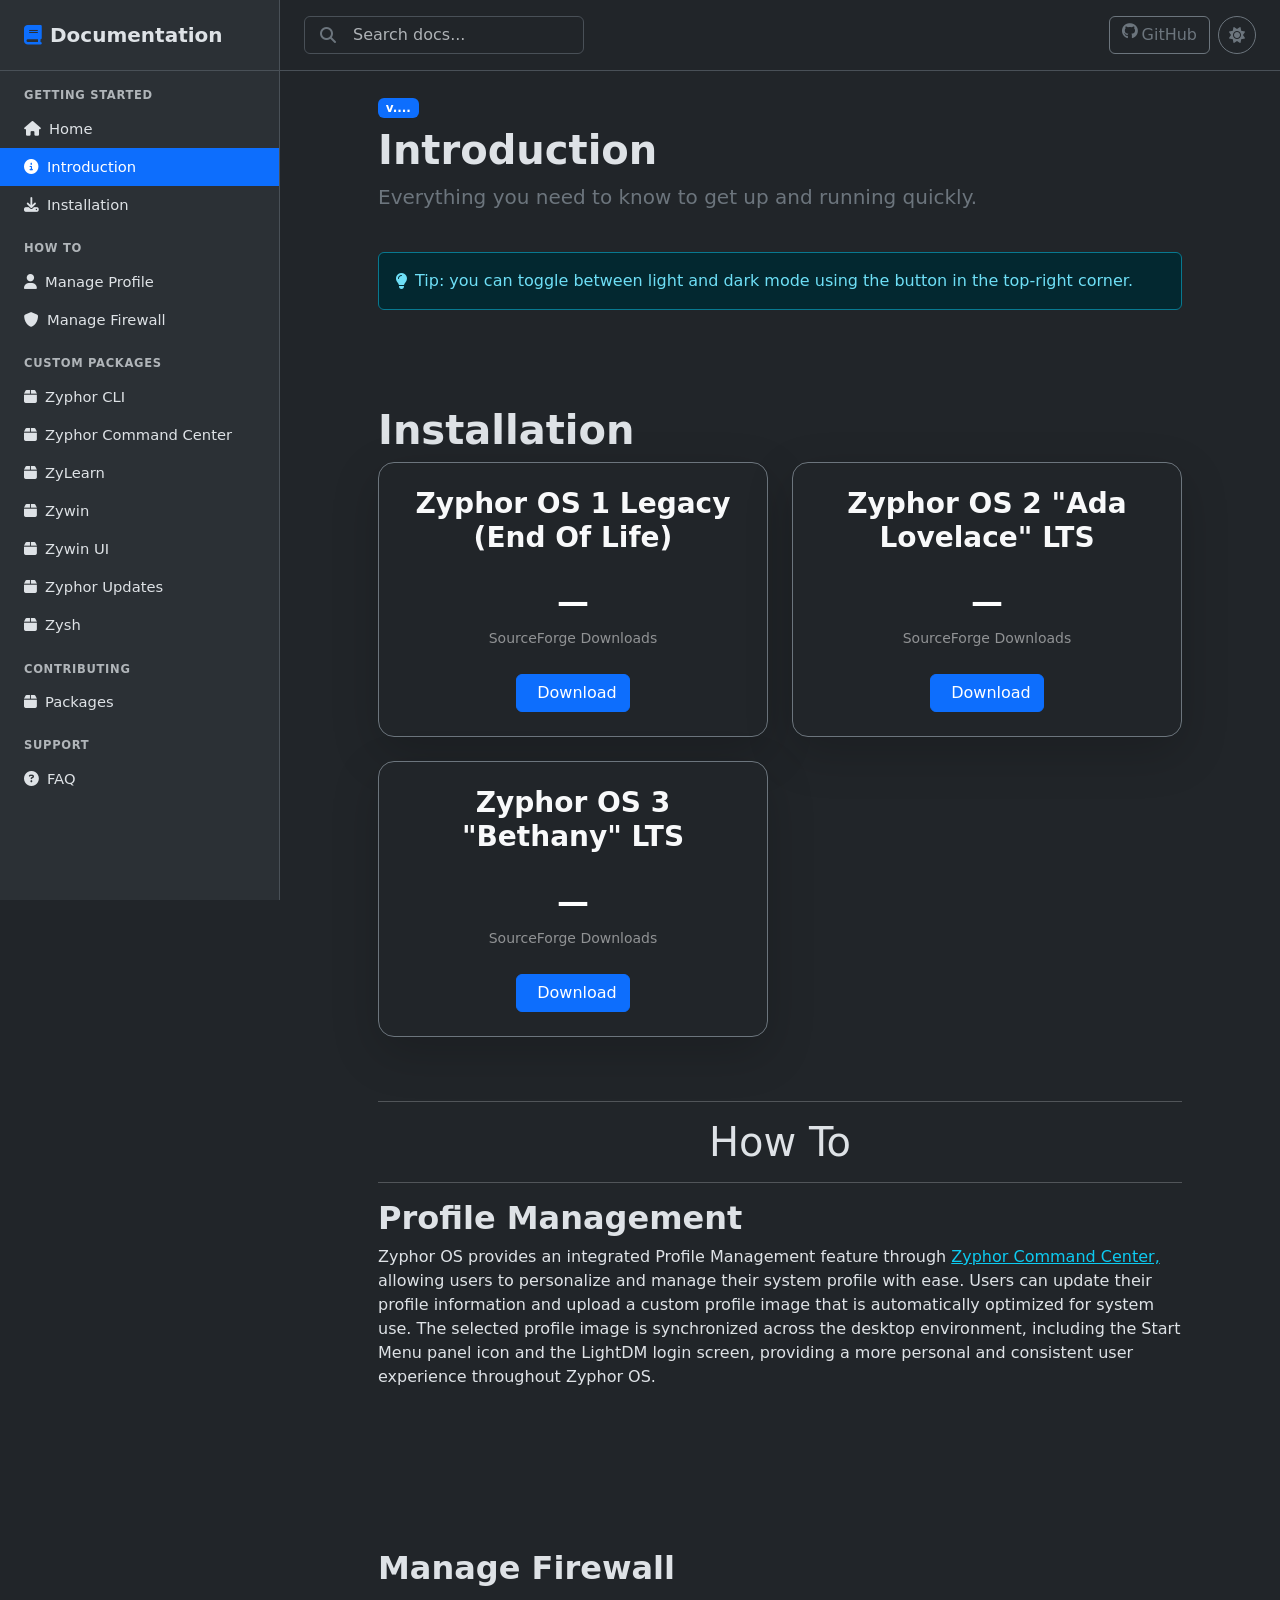
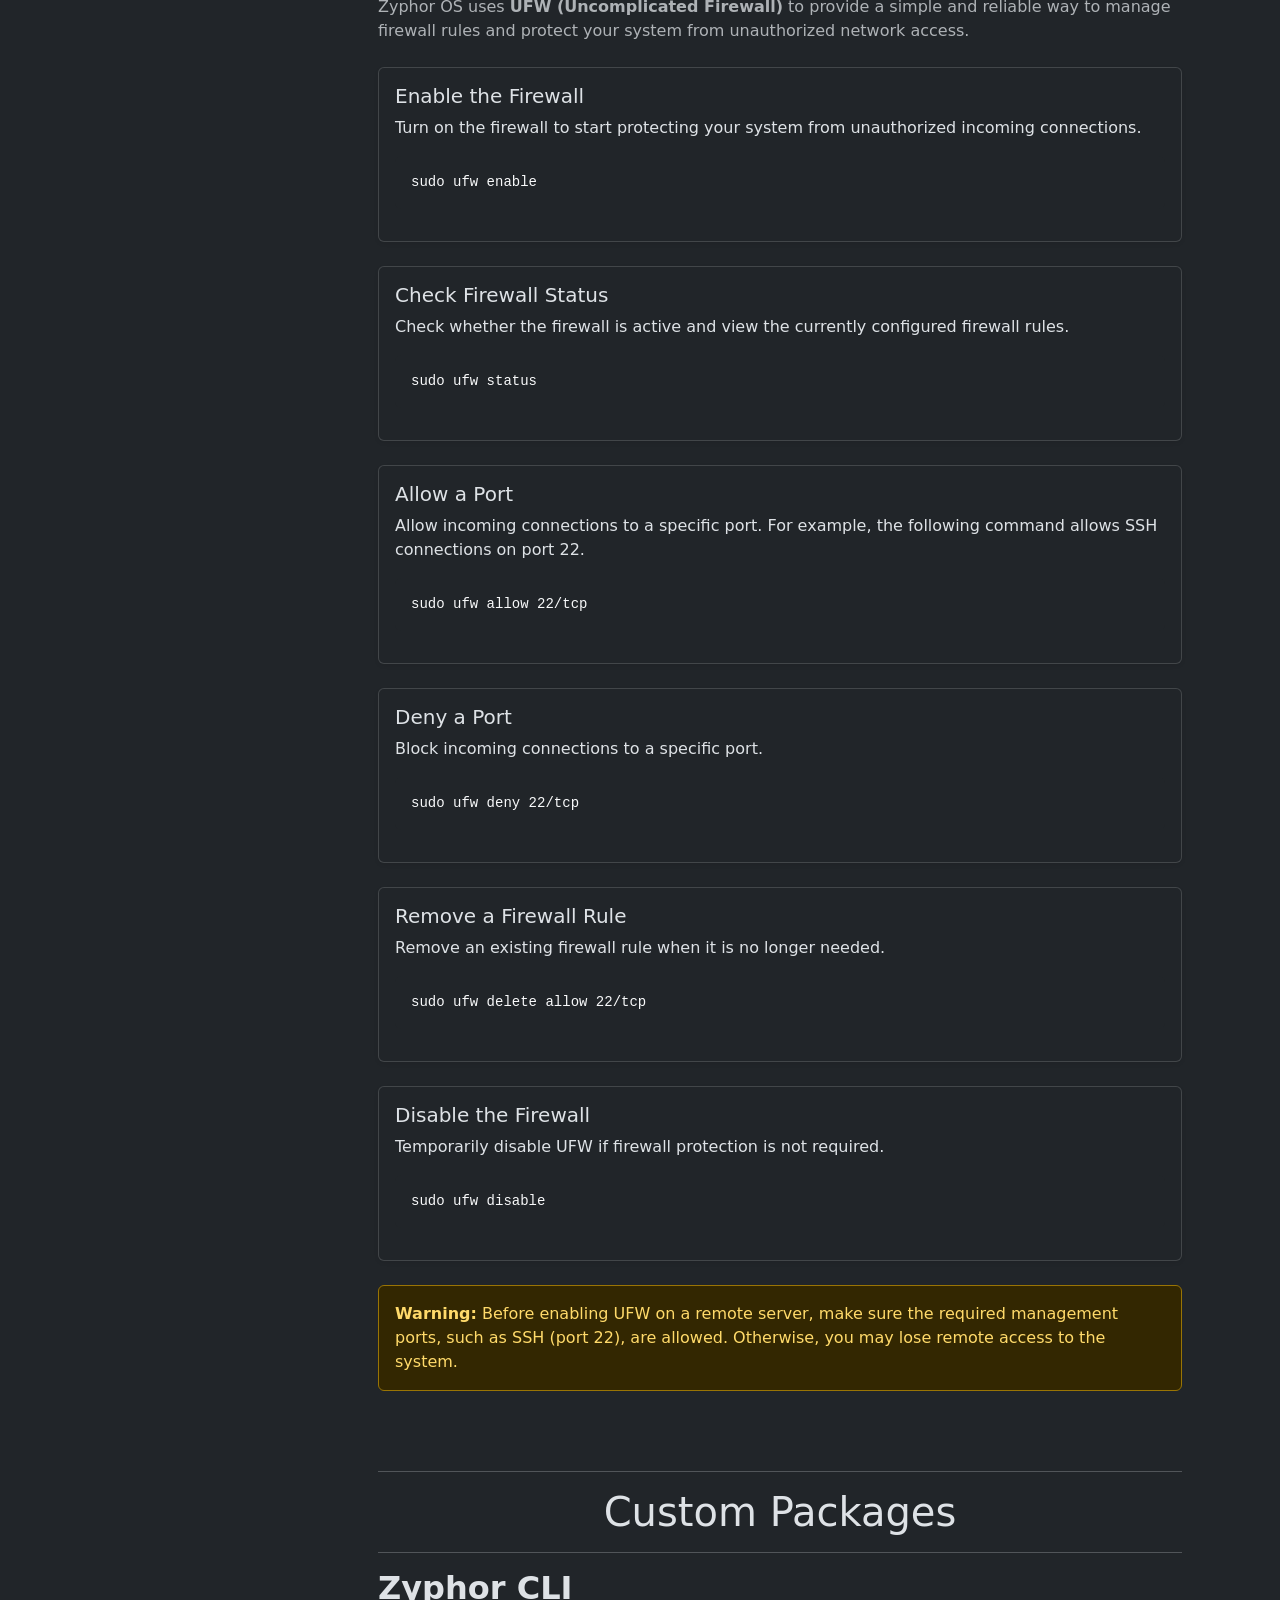
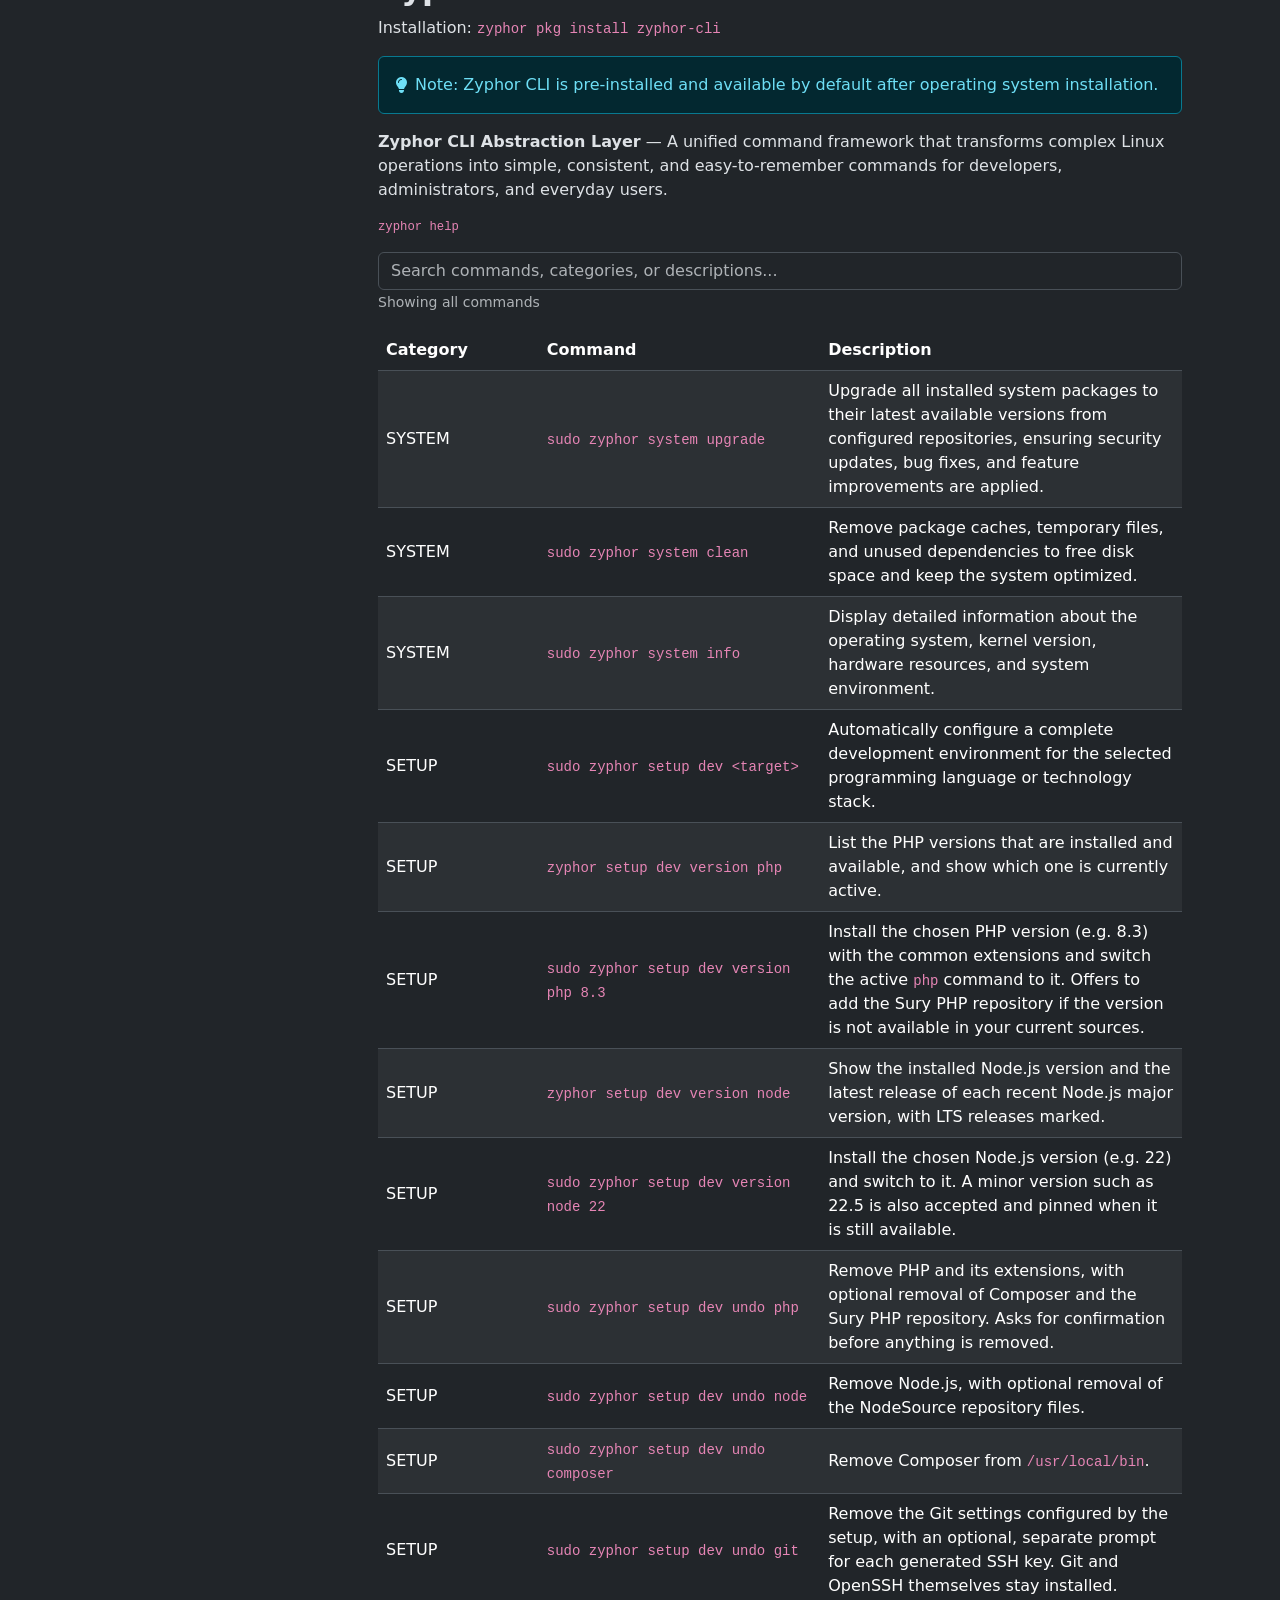
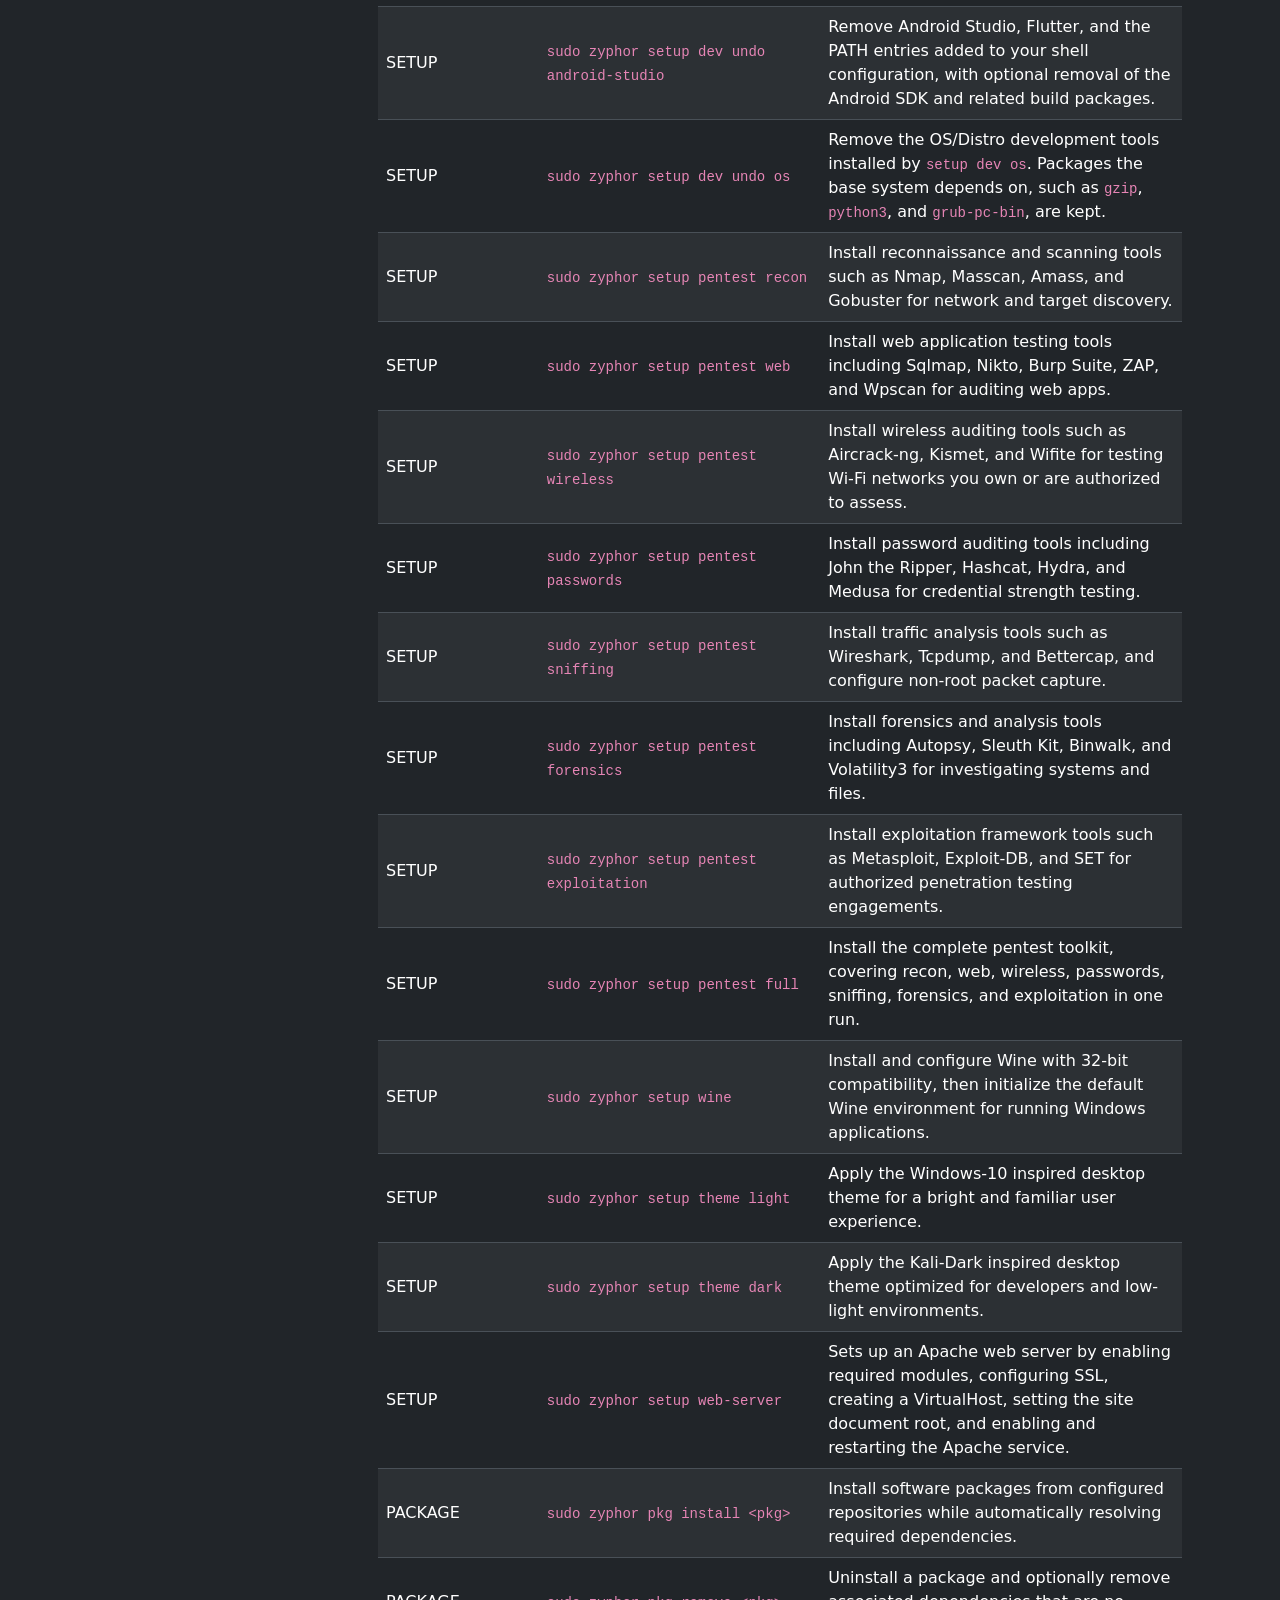
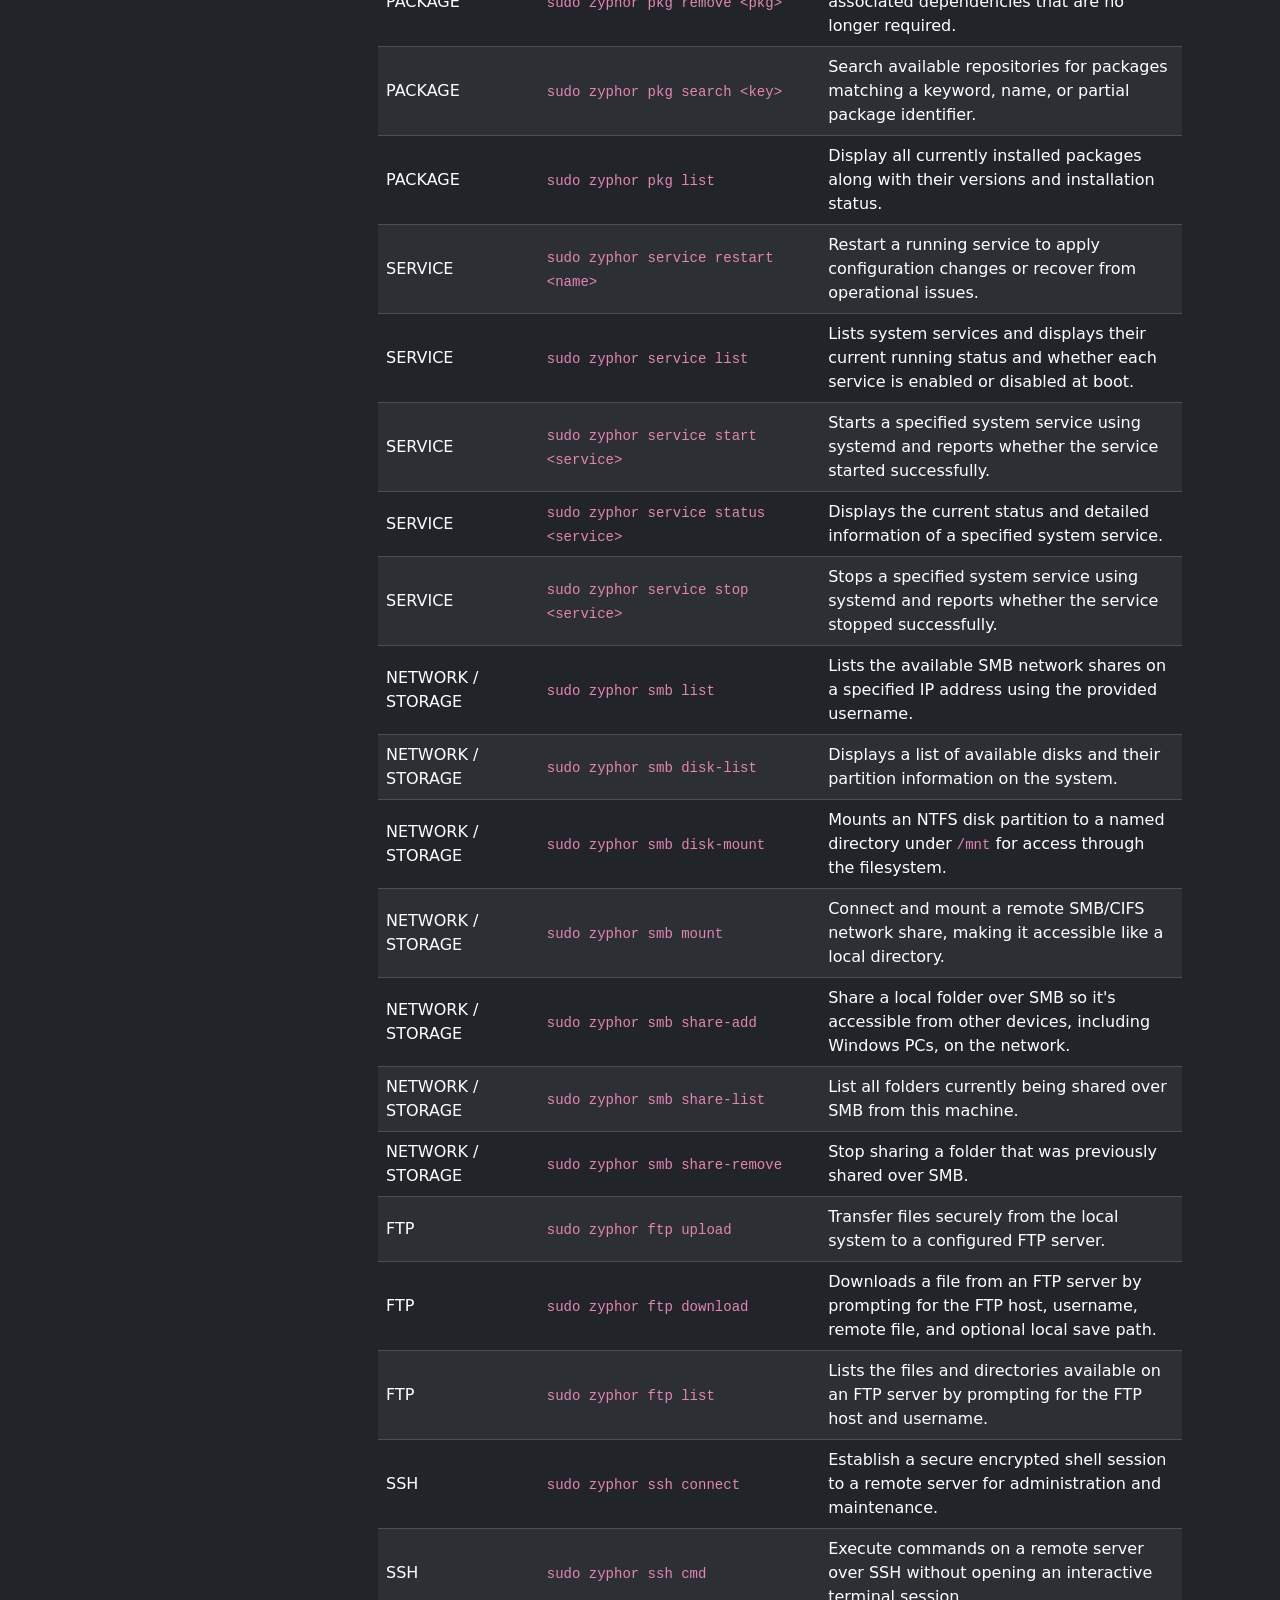
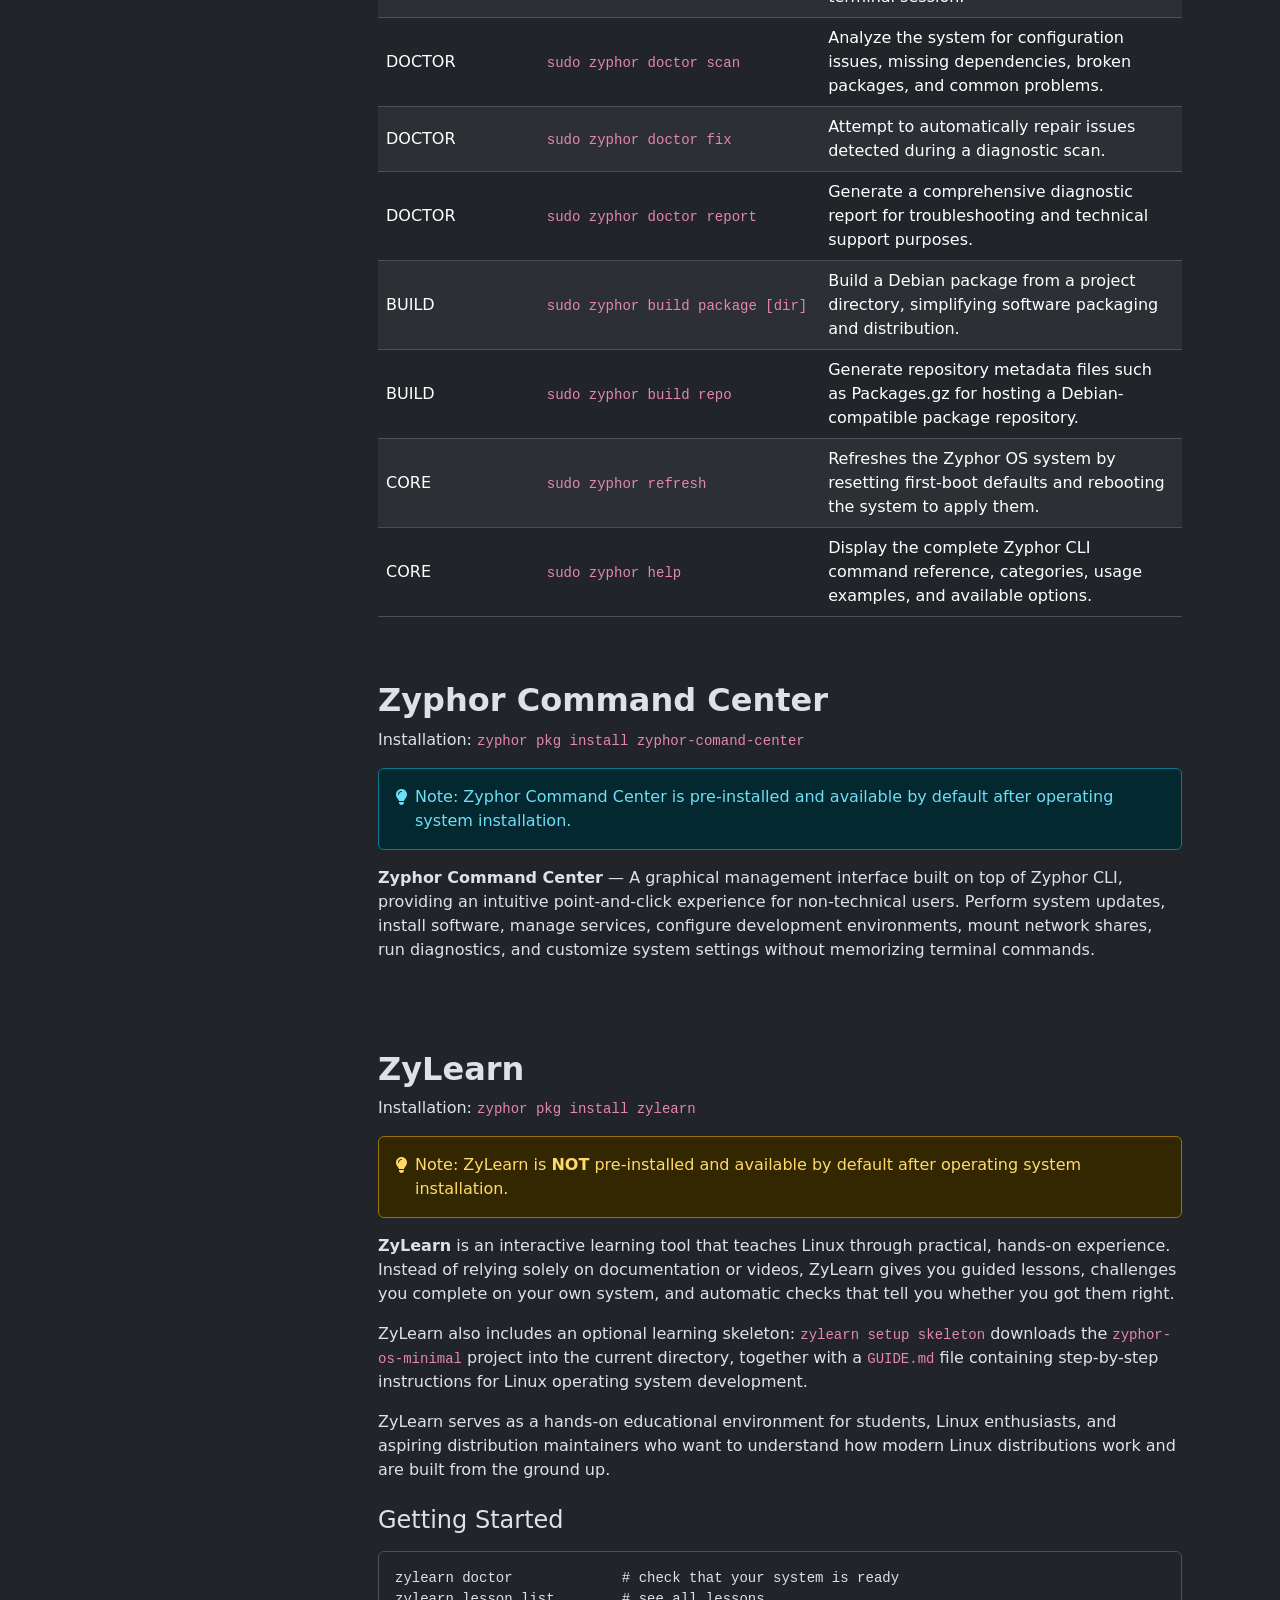
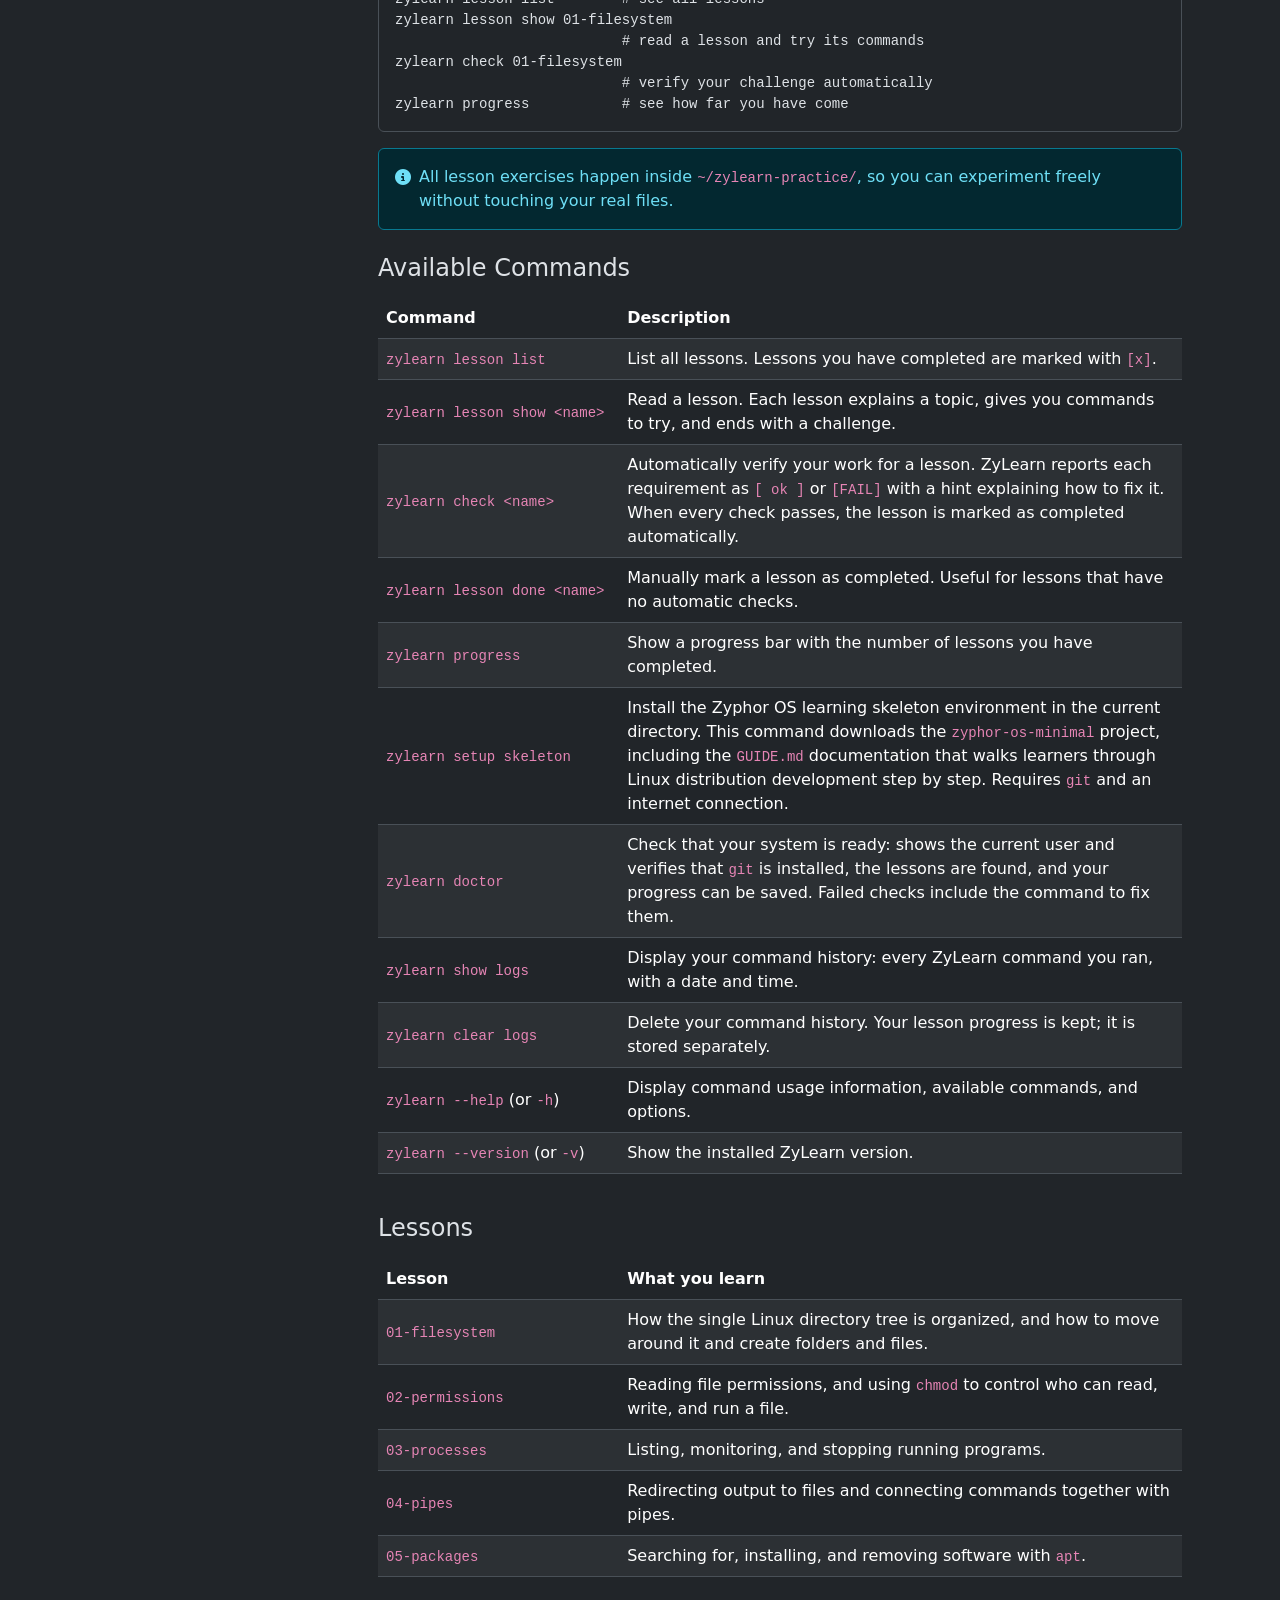
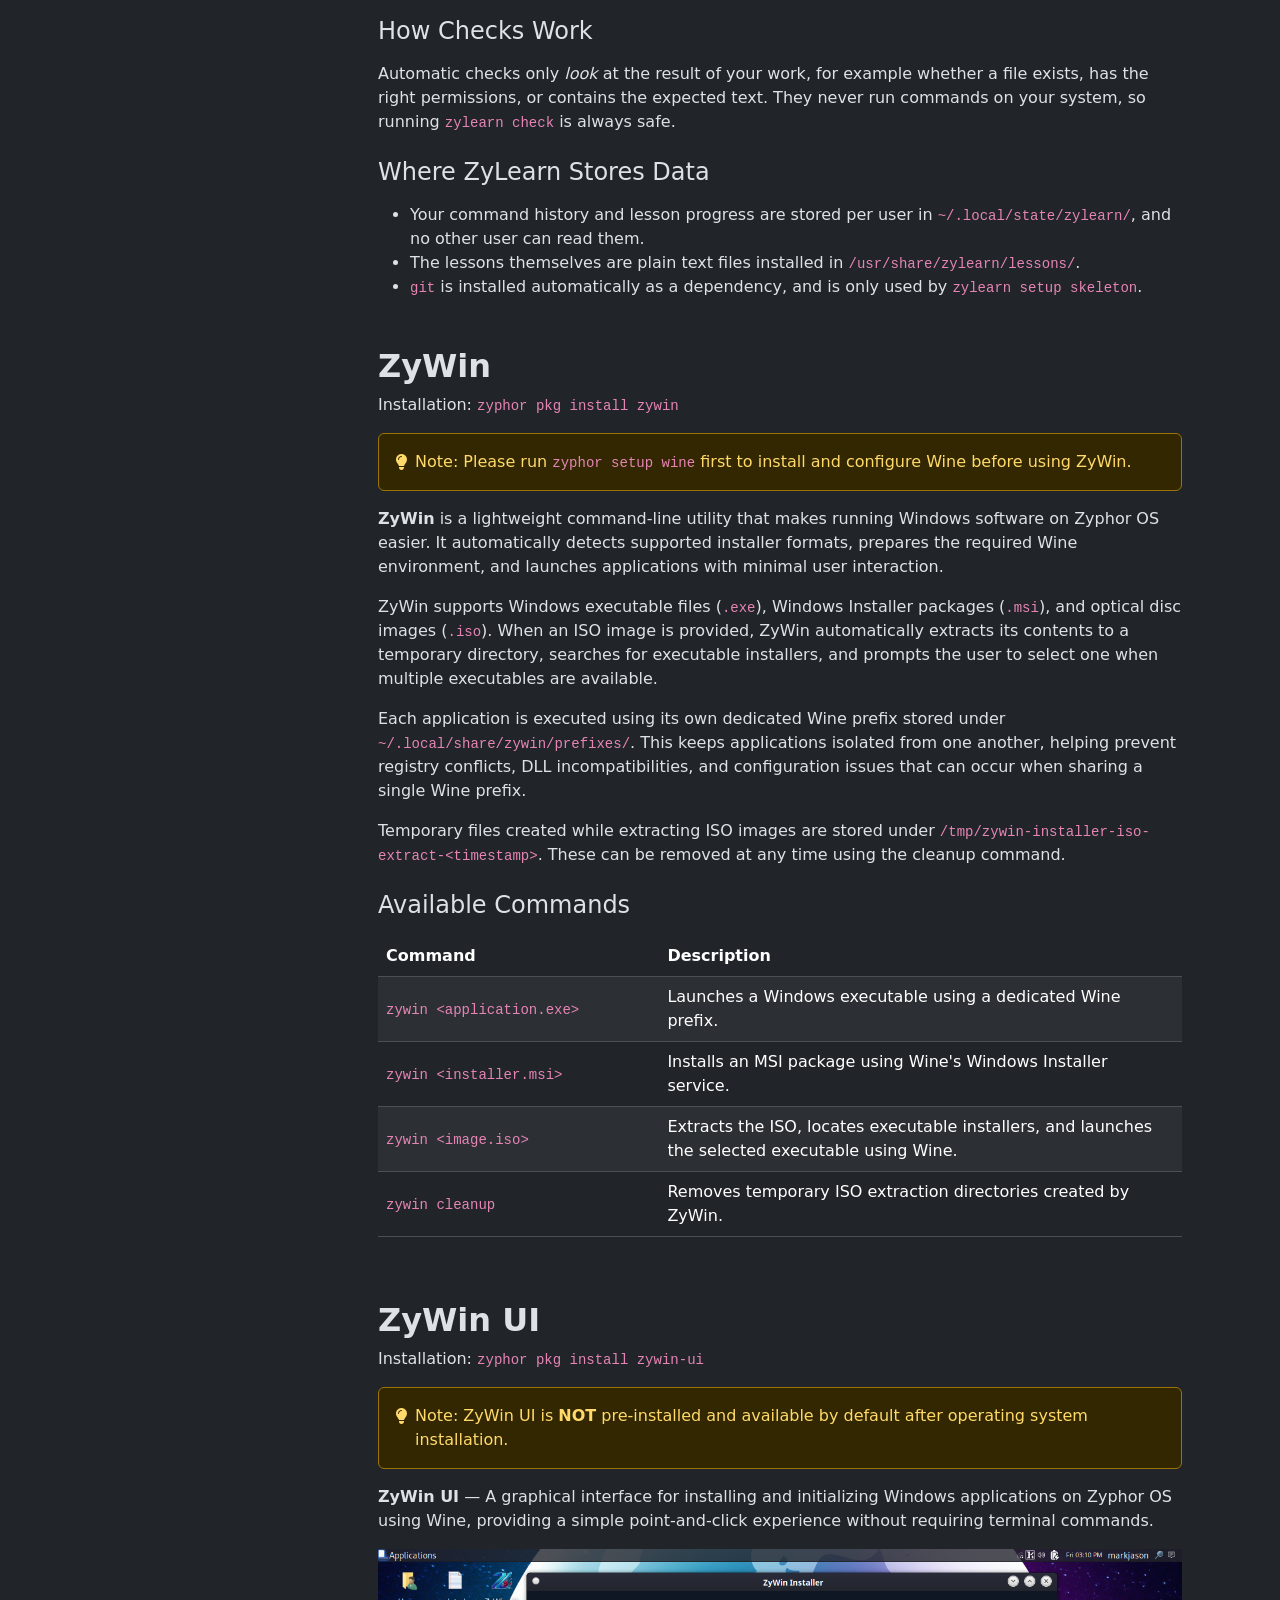
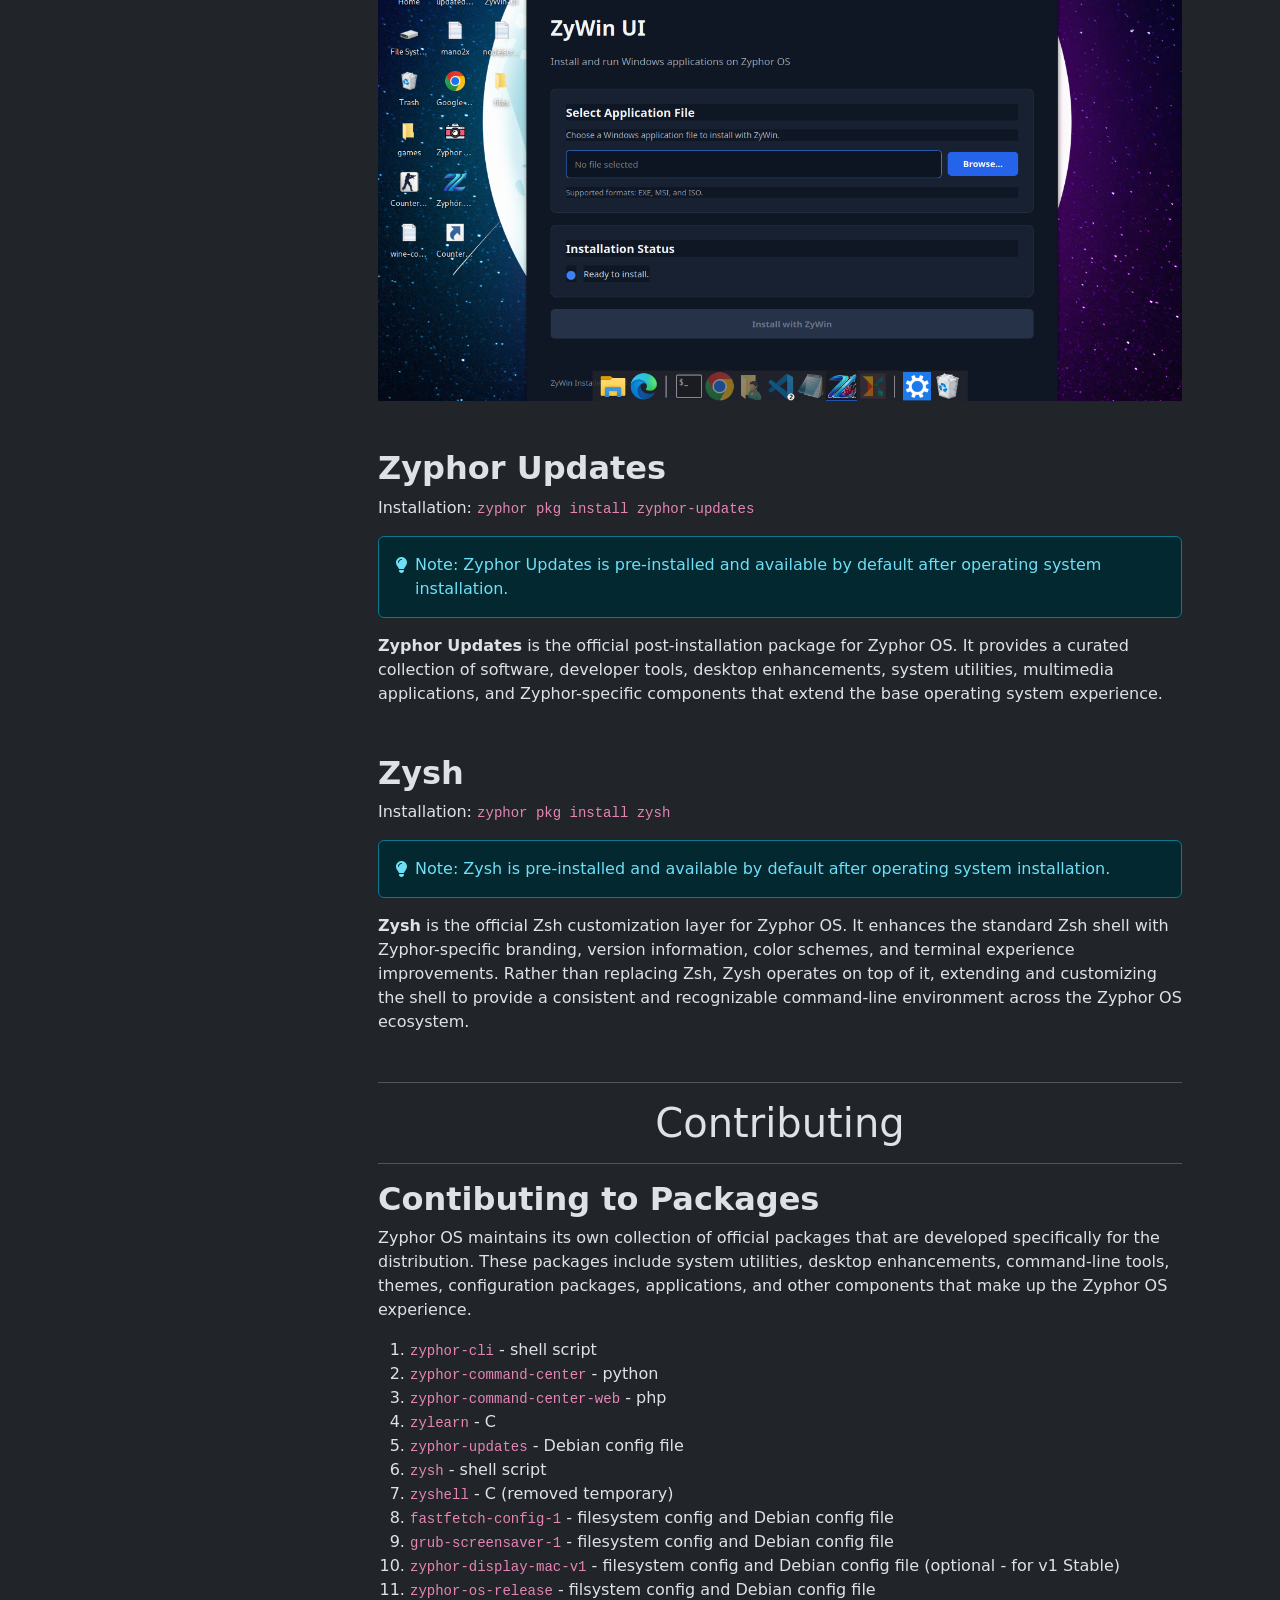
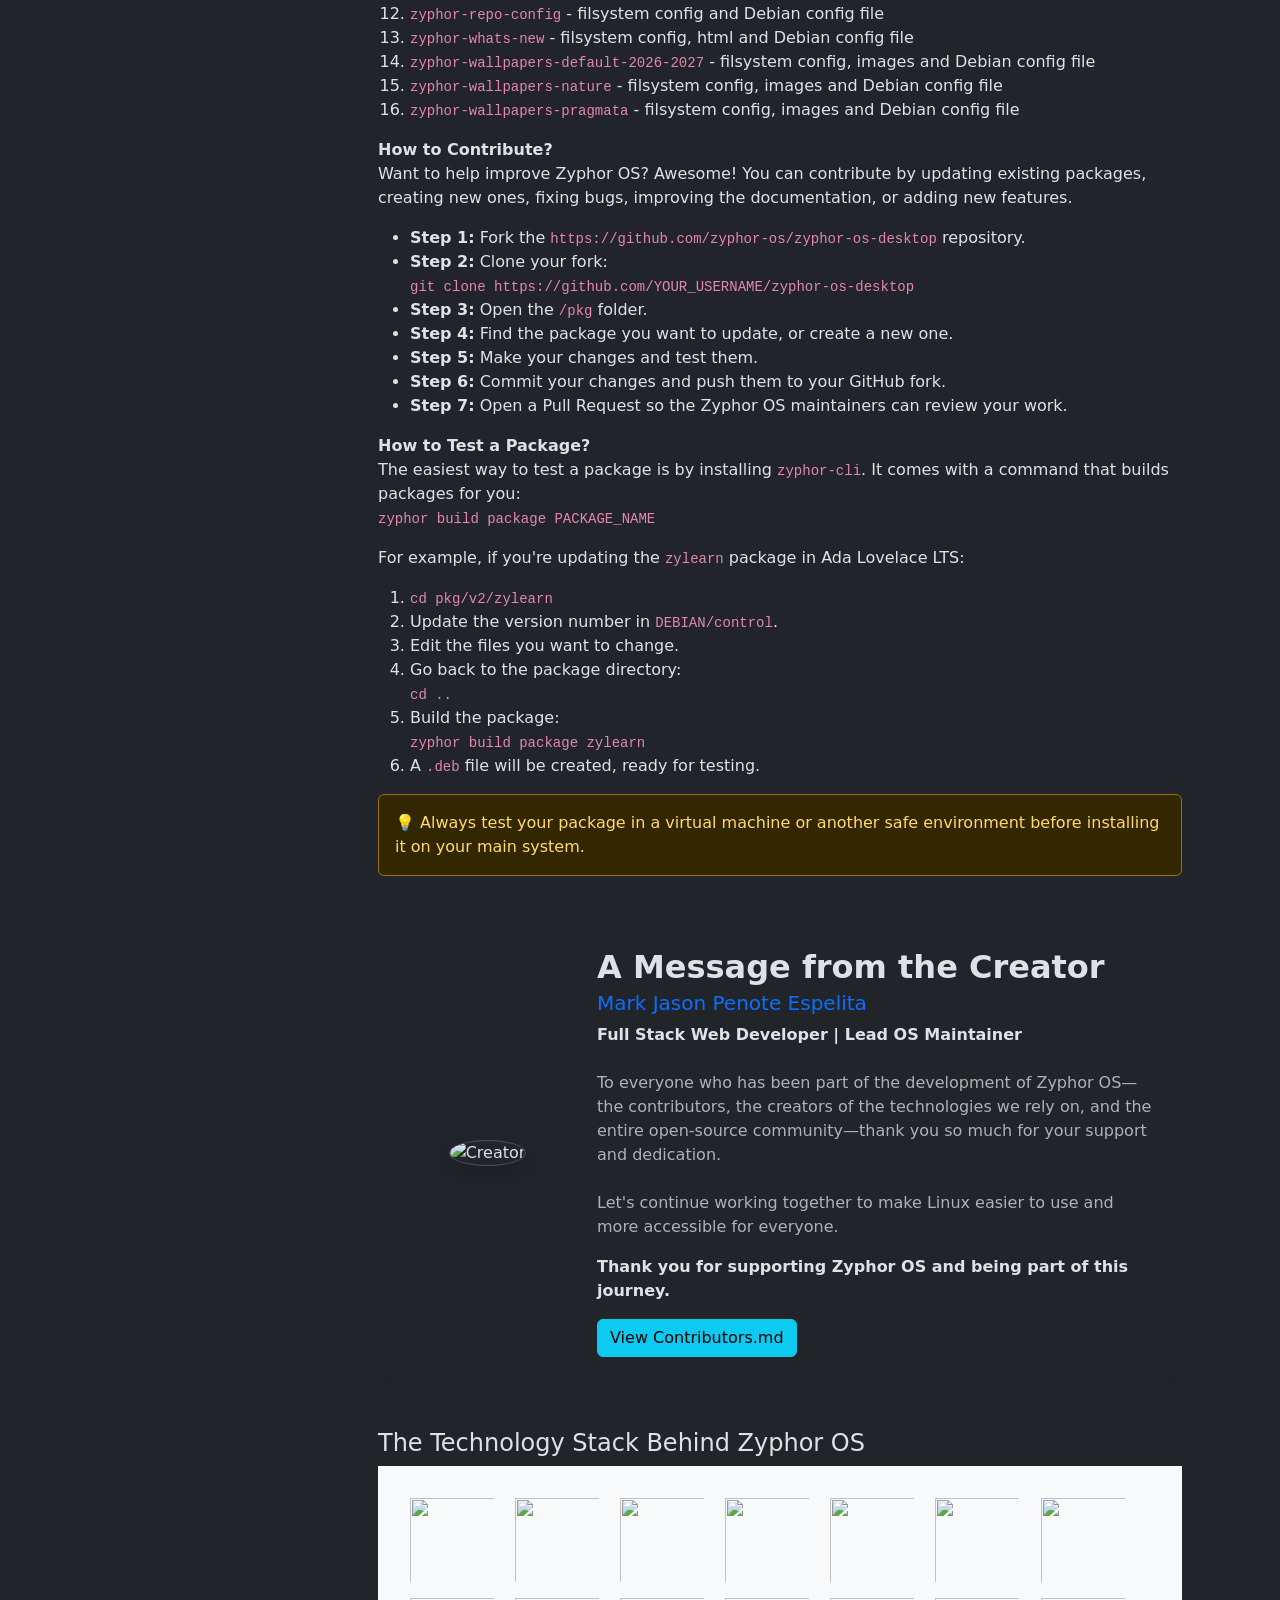
==== commit 14e9f5e7: "feat: added a search box in the zyphor cli section." ====
--- a/docs.html
+++ b/docs.html
@@ -469,8 +469,23 @@
         </div>
         <p><strong>Zyphor CLI Abstraction Layer</strong> — A unified command framework that transforms complex Linux operations into simple, consistent, and easy-to-remember commands for developers, administrators, and everyday users.</p>
         <code><pre>zyphor help</pre></code>
+
+        <!-- Search Filter -->
+        <div class="mb-3">
+            <input
+                type="search"
+                id="commandSearch"
+                class="form-control"
+                placeholder="Search commands, categories, or descriptions..."
+                aria-label="Search Zyphor CLI commands"
+            >
+            <small class="text-muted" id="searchResults">
+                Showing all commands
+            </small>
+        </div>
+
         <div class="table-responsive">
-            <table class="table table-striped table-hover align-middle">
+            <table class="table table-striped table-hover align-middle" id="commandTable">
                 <thead>
                     <tr>
                         <th width="20%">Category</th>
@@ -1450,5 +1465,41 @@
     'downloads-project-3'
 );
 </script>
+<!-- Include jQuery if it is not already loaded -->
+<script src="https://code.jquery.com/jquery-3.7.1.min.js"></script>
+
+<script>
+$(document).ready(function () {
+    const $search = $('#commandSearch');
+    const $rows = $('#commandTable tbody tr');
+    const $results = $('#searchResults');
+
+    $search.on('input', function () {
+        const query = $(this).val().trim().toLowerCase();
+        let visibleCount = 0;
+
+        $rows.each(function () {
+            const matches = $(this).text()
+                .toLowerCase()
+                .includes(query);
+
+            $(this).toggle(matches);
+
+            if (matches) {
+                visibleCount++;
+            }
+        });
+
+        if (query === '') {
+            $results.text('Showing all ' + $rows.length + ' commands');
+        } else {
+            $results.text(
+                'Showing ' + visibleCount + ' of ' +
+                $rows.length + ' commands'
+            );
+        }
+    });
+});
+</script>
 </body>
 </html>
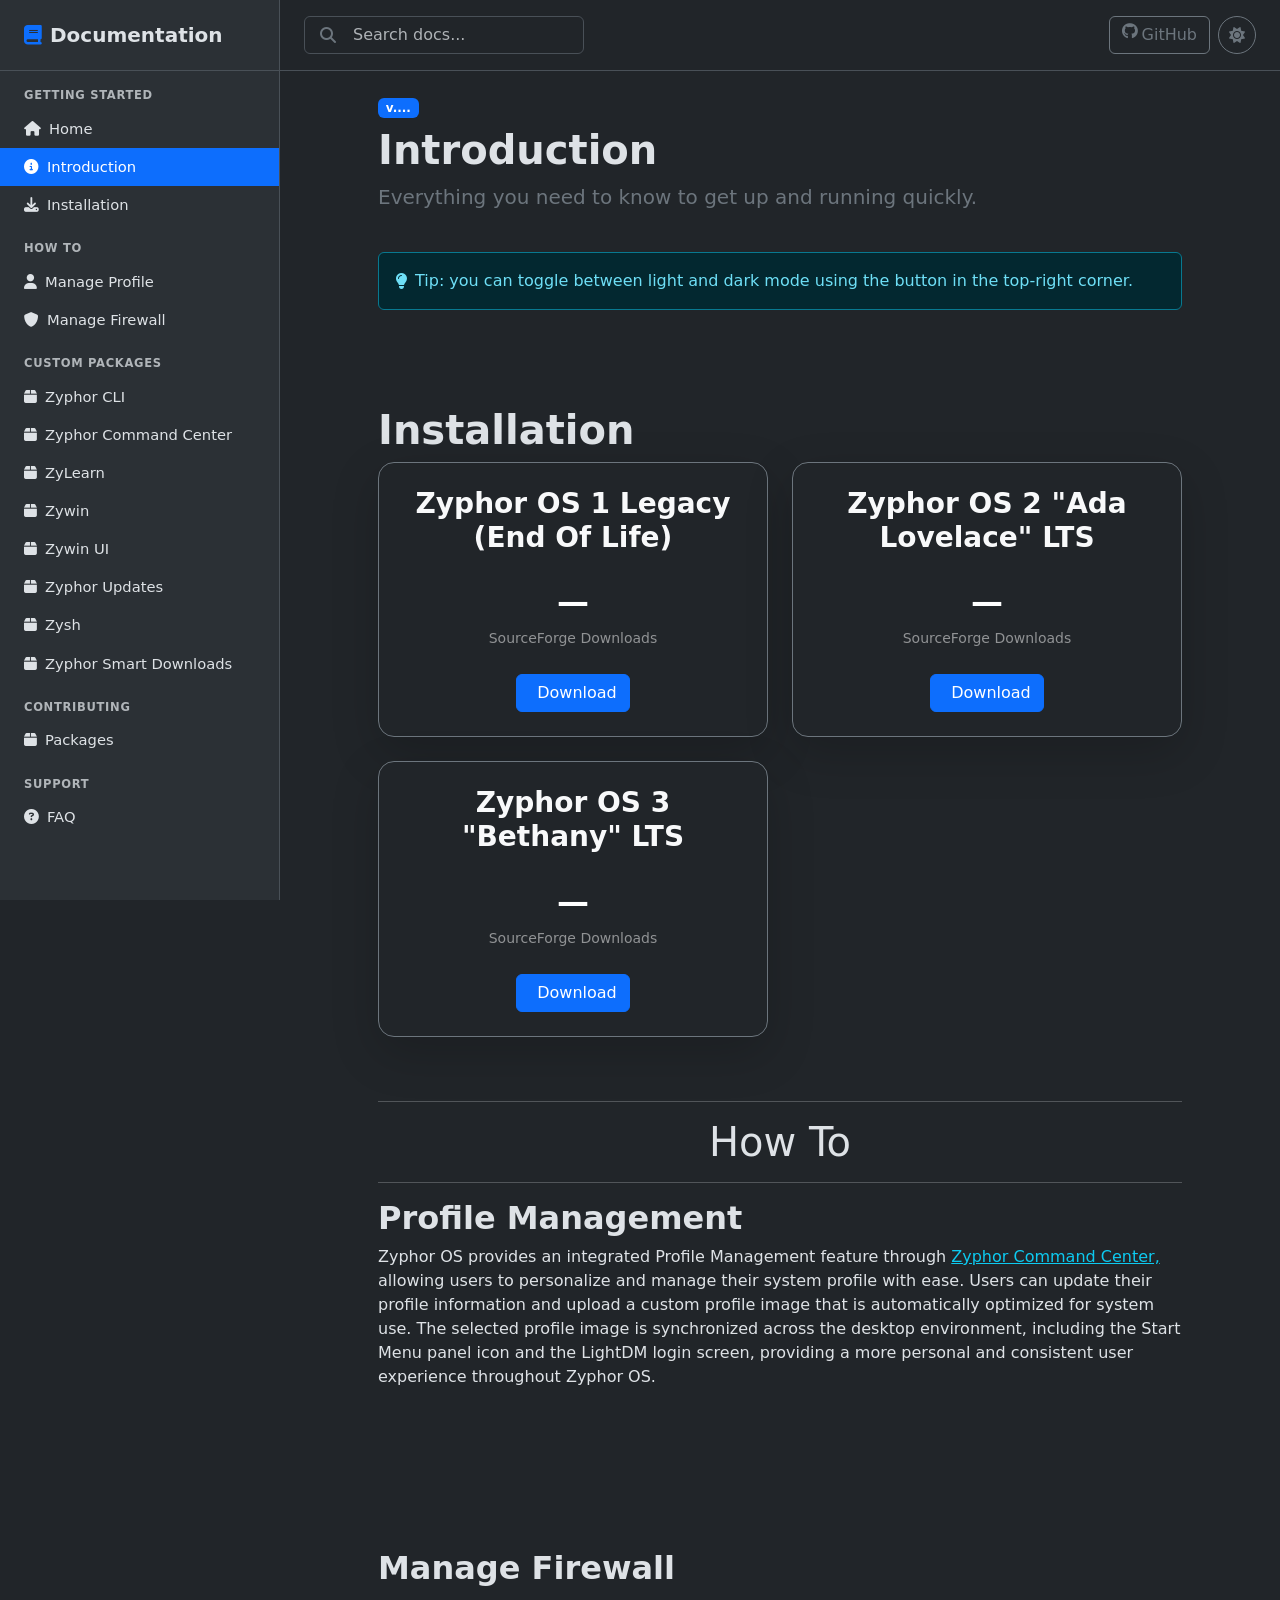
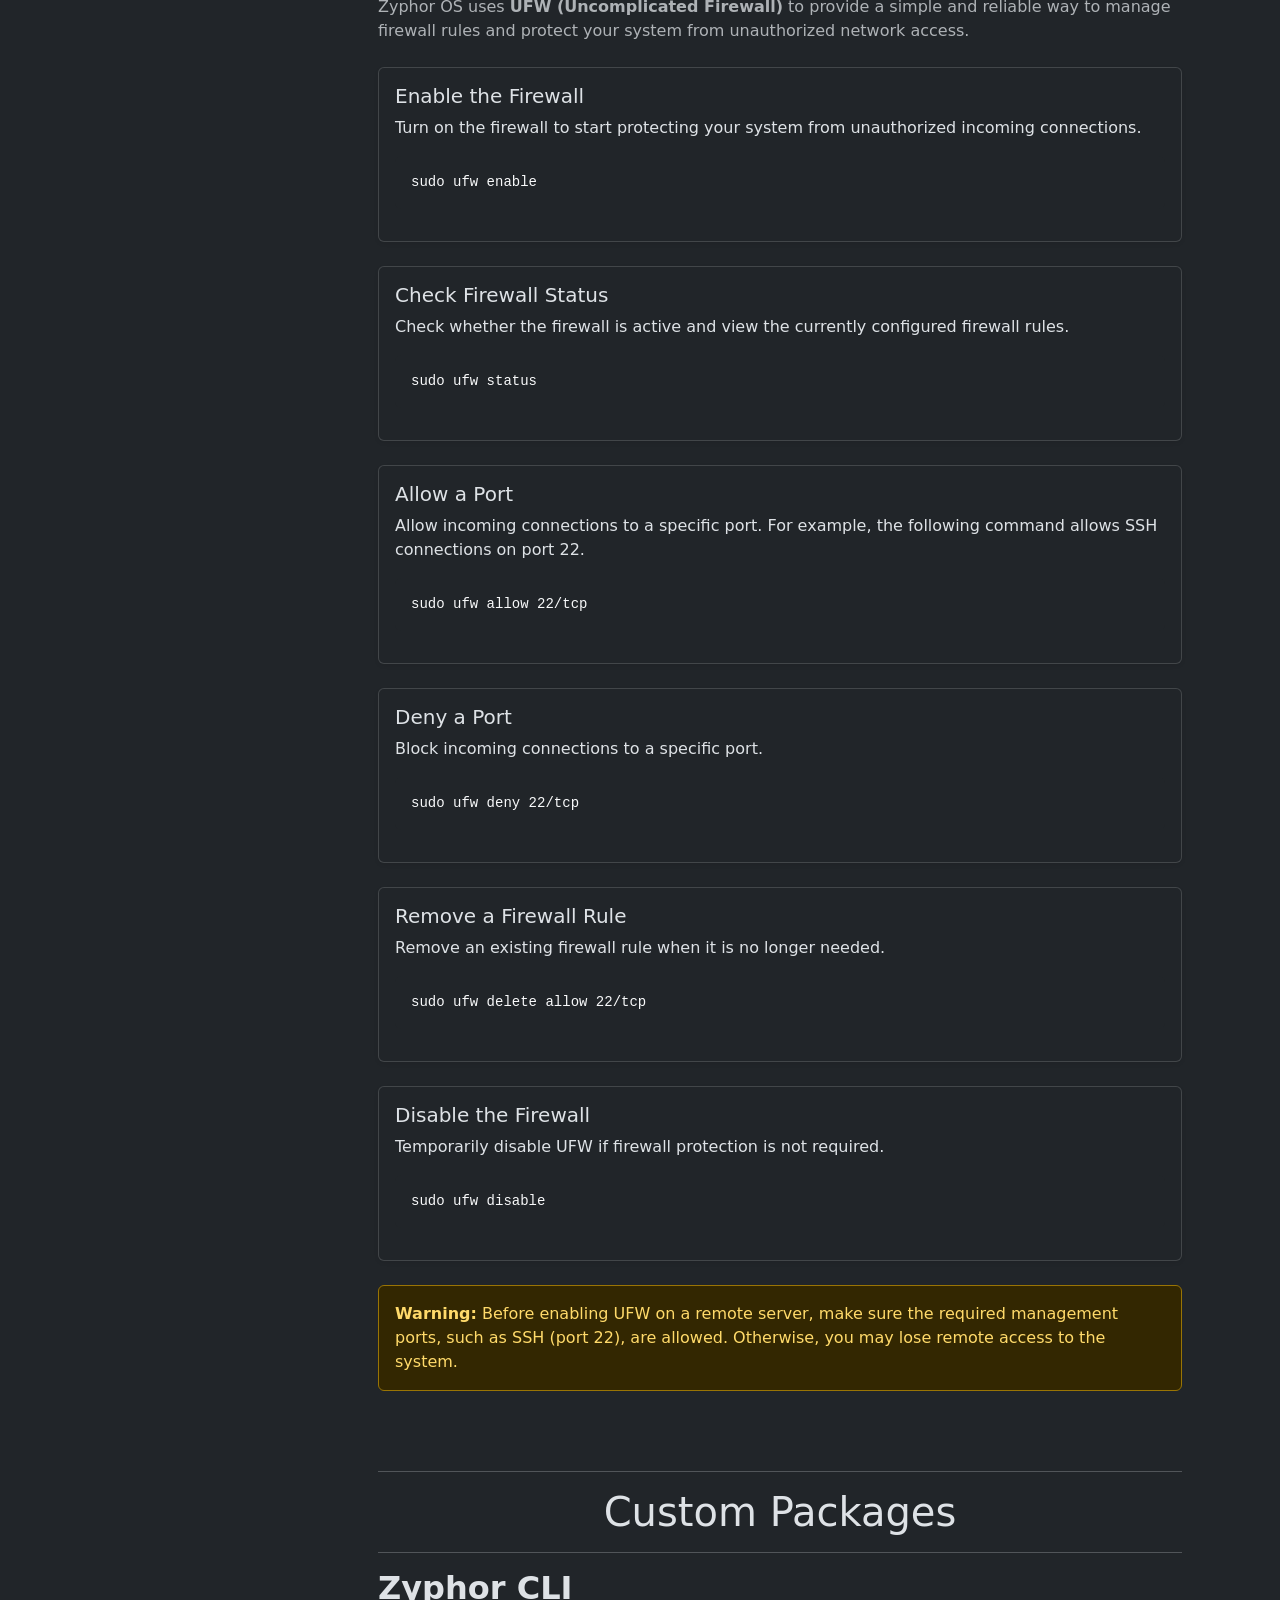
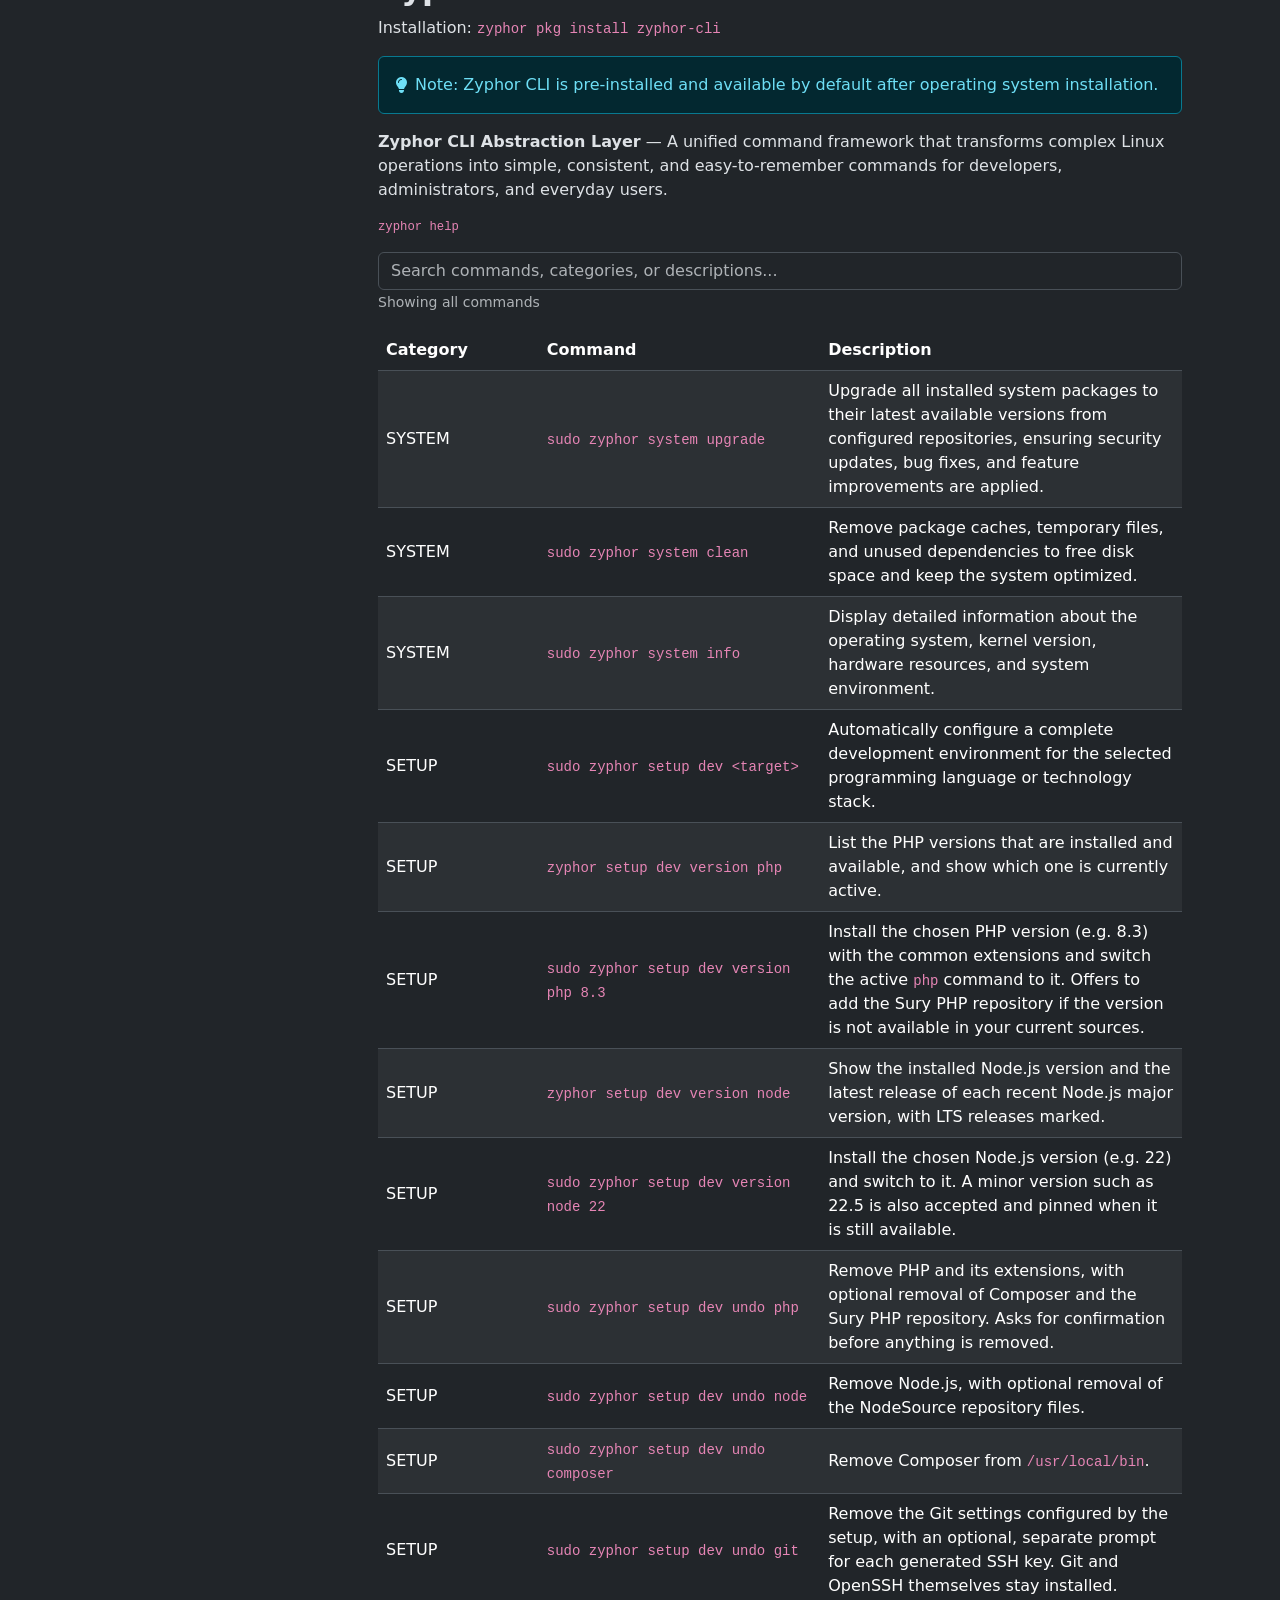
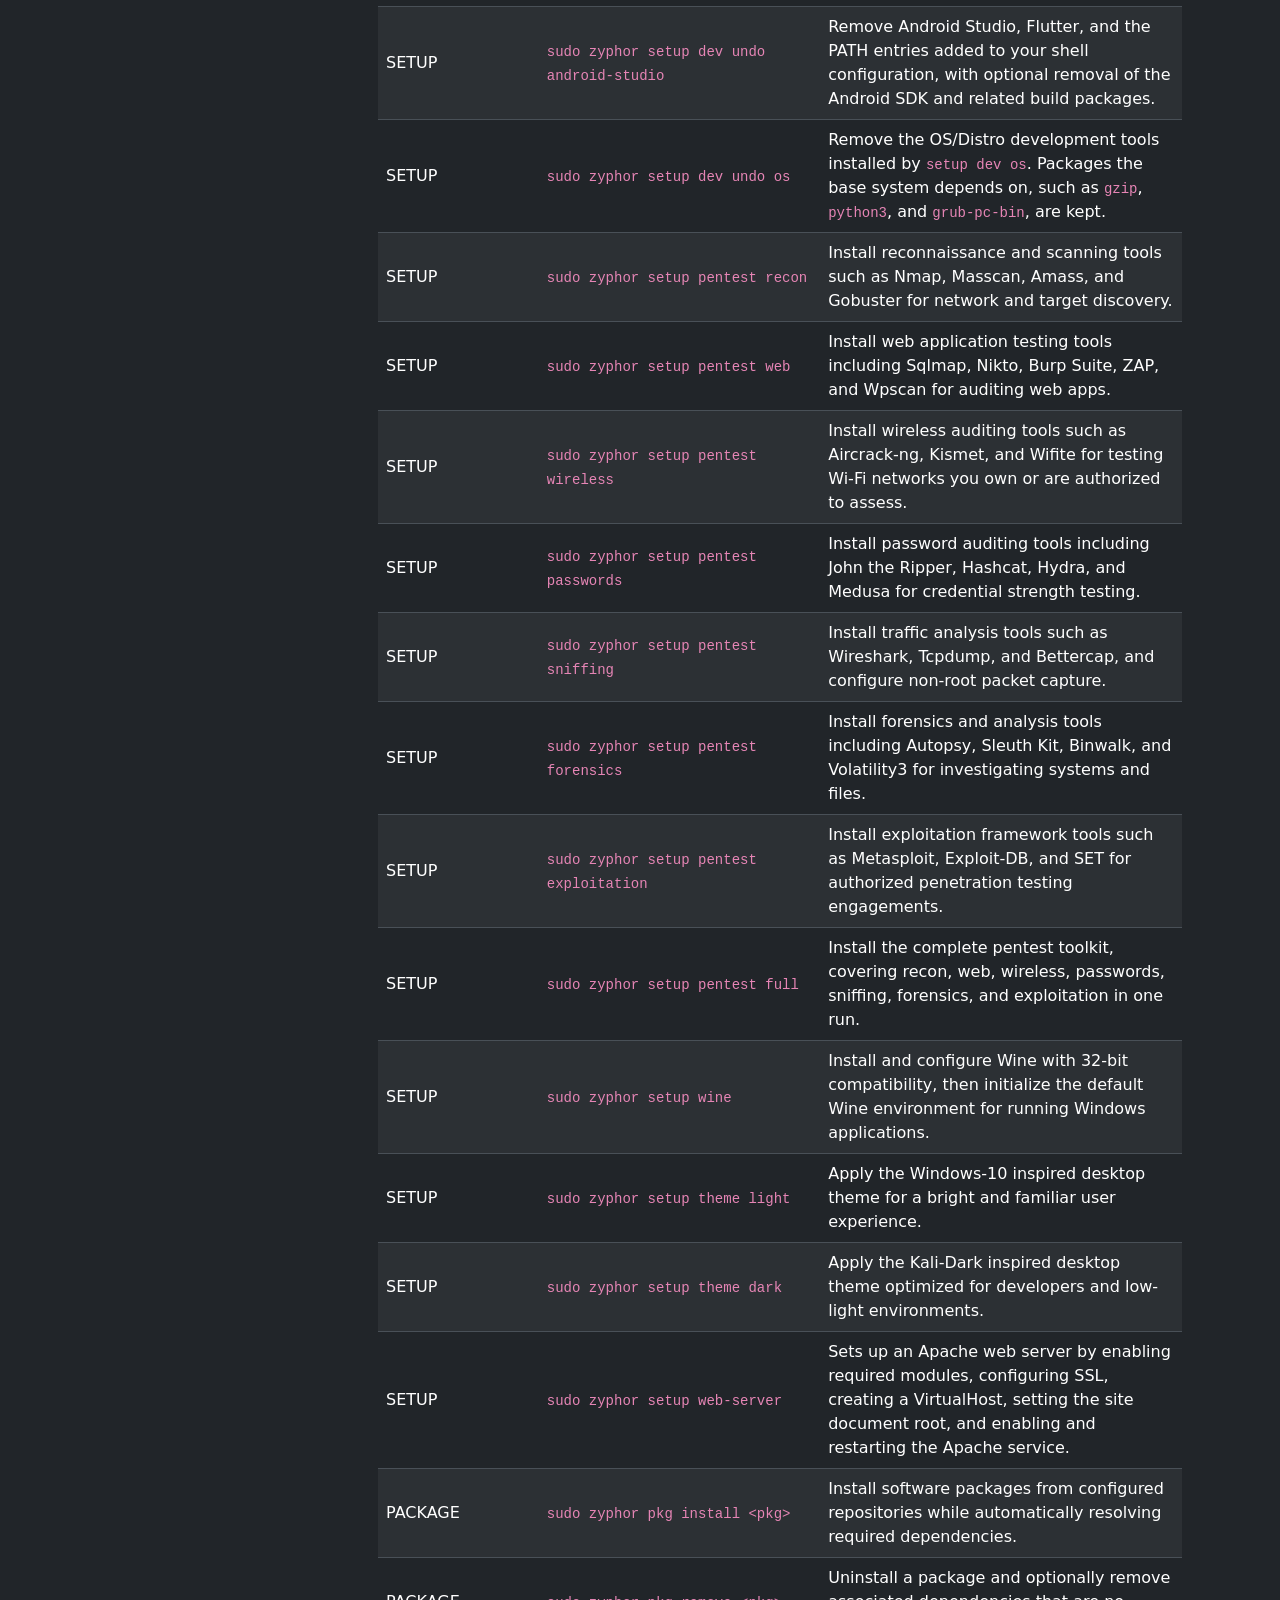
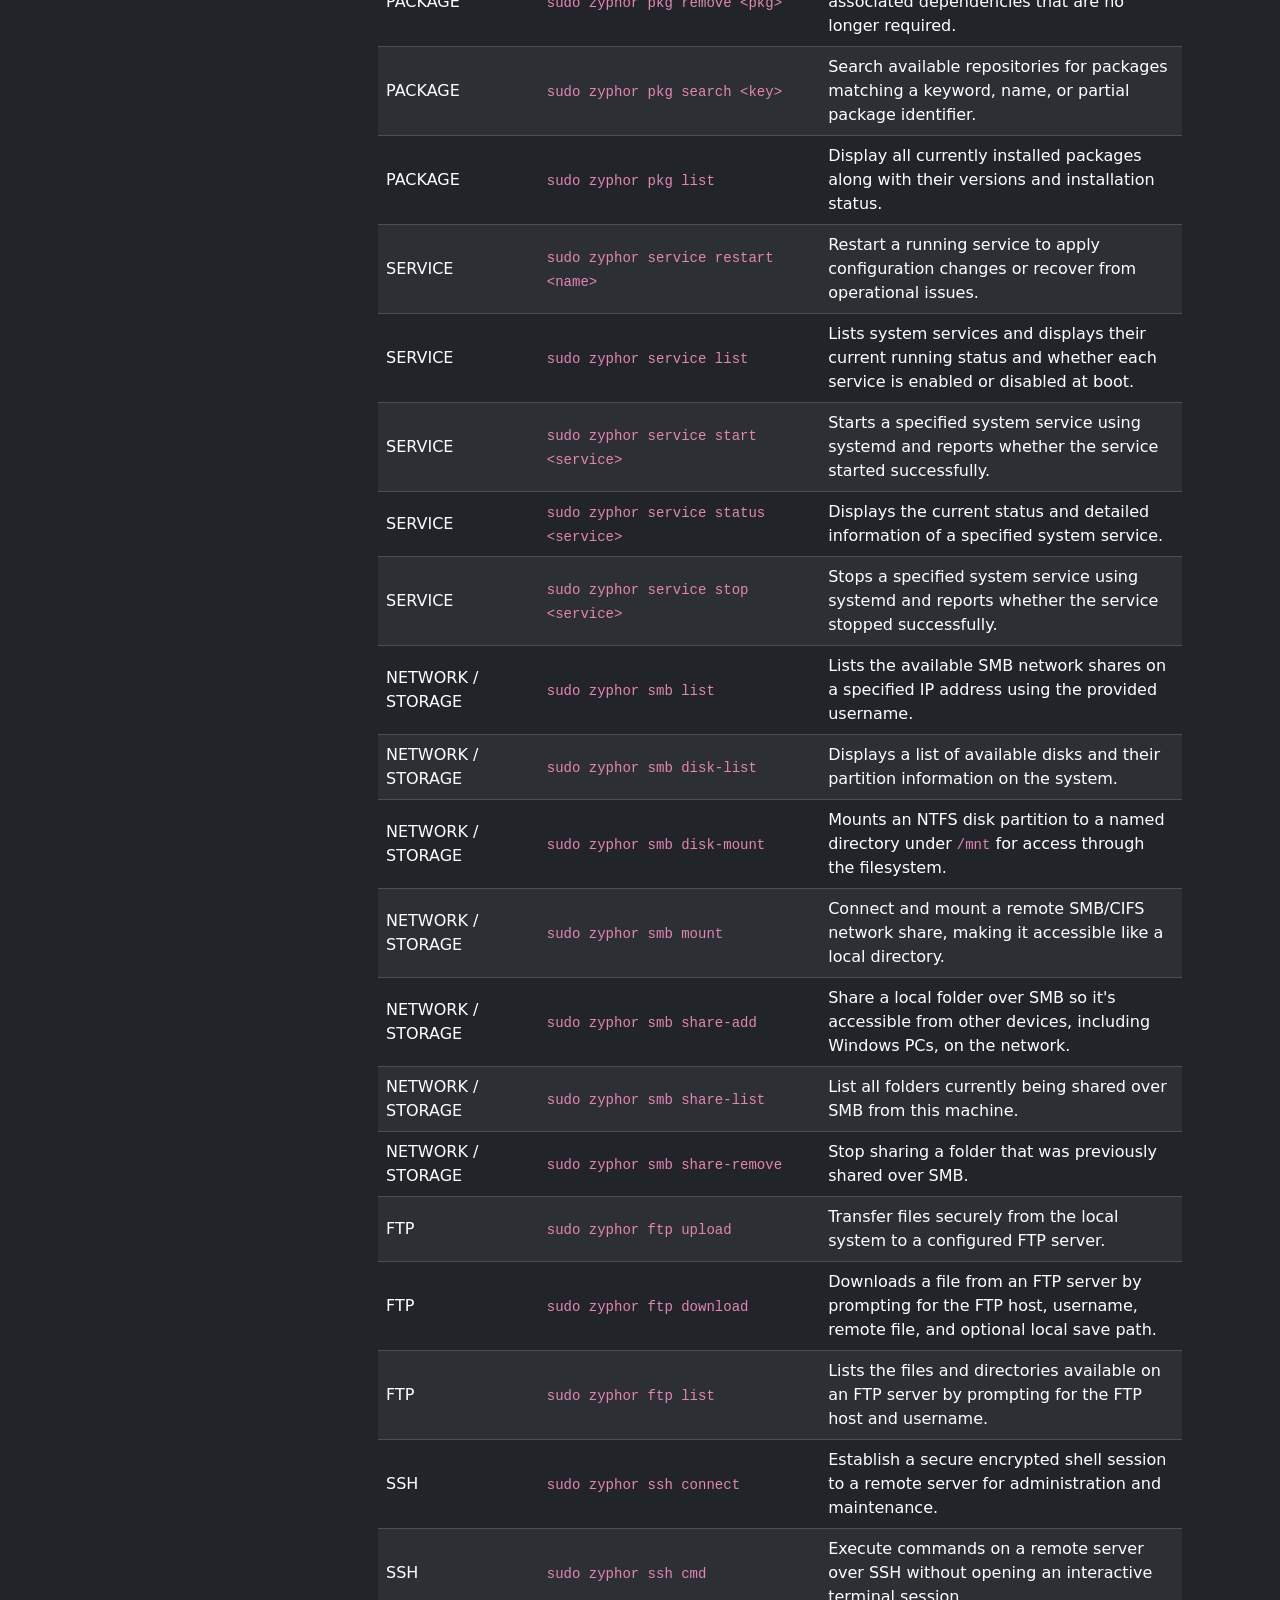
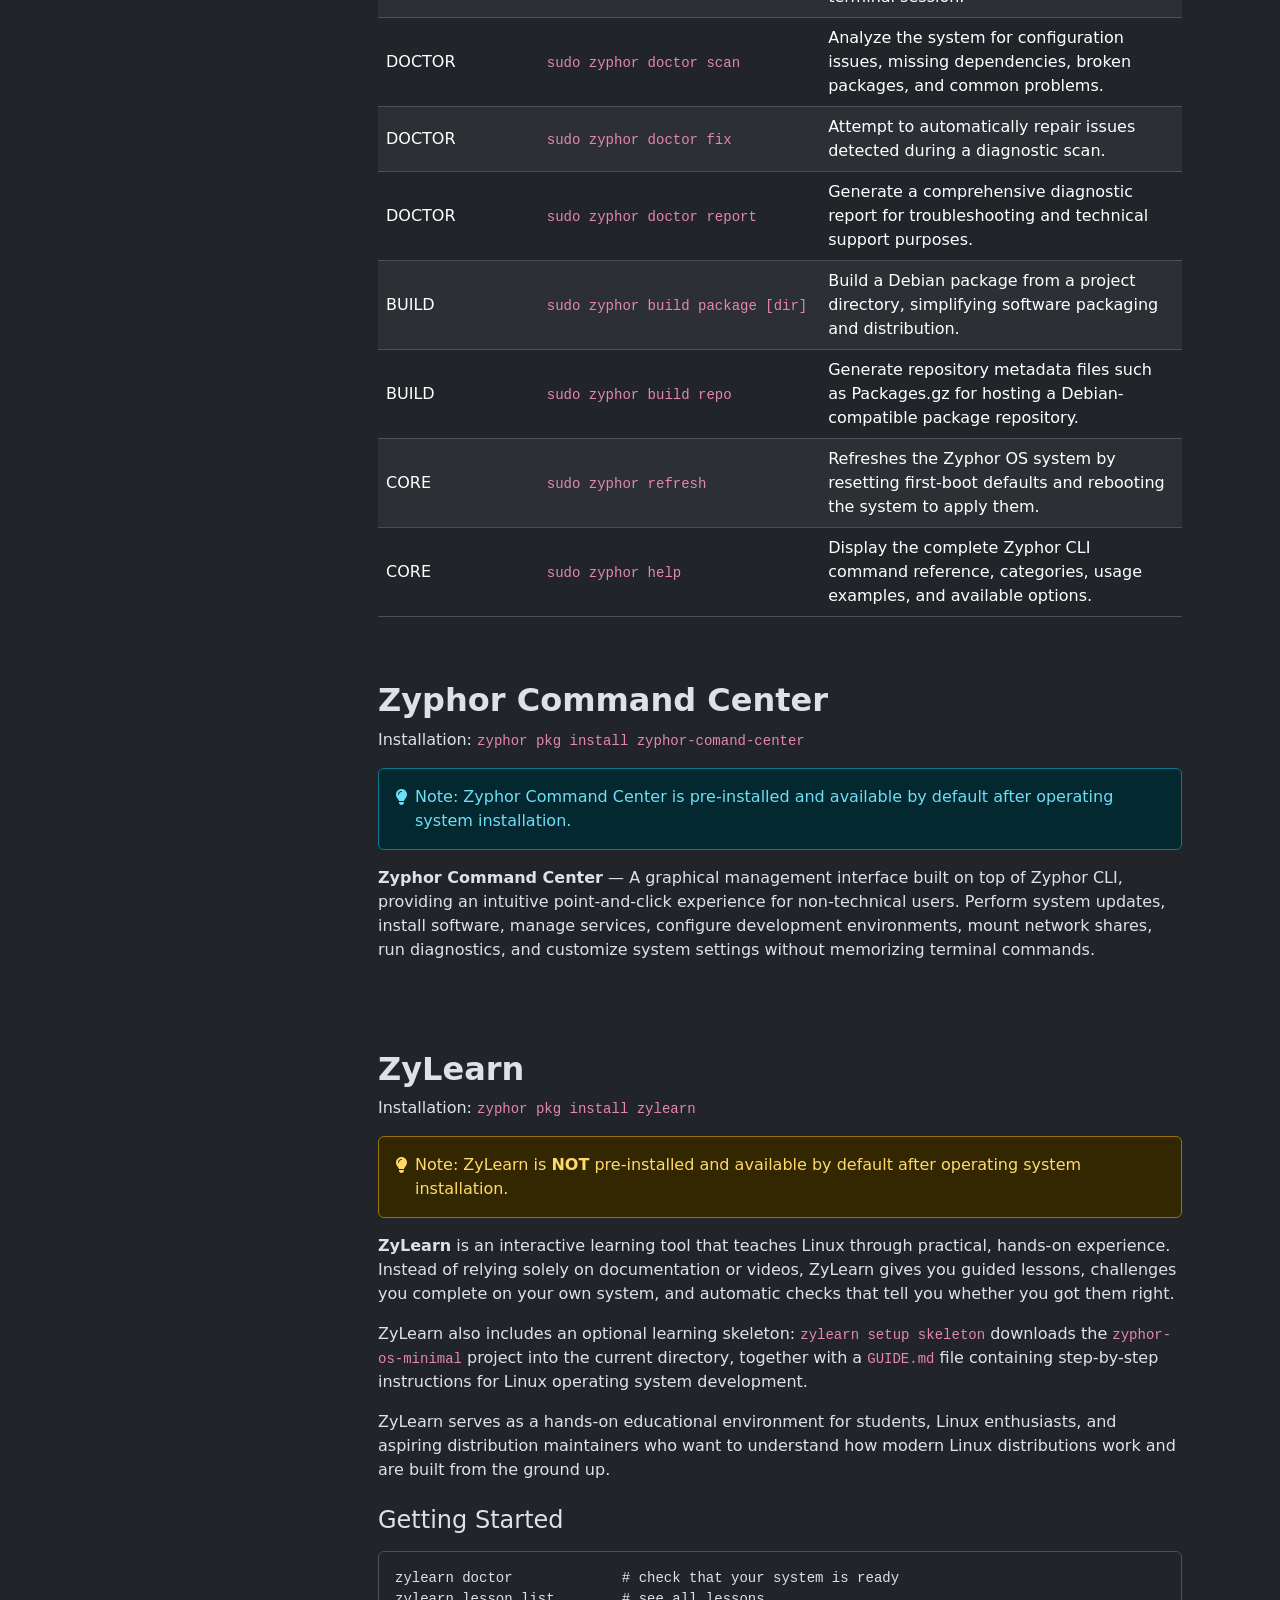
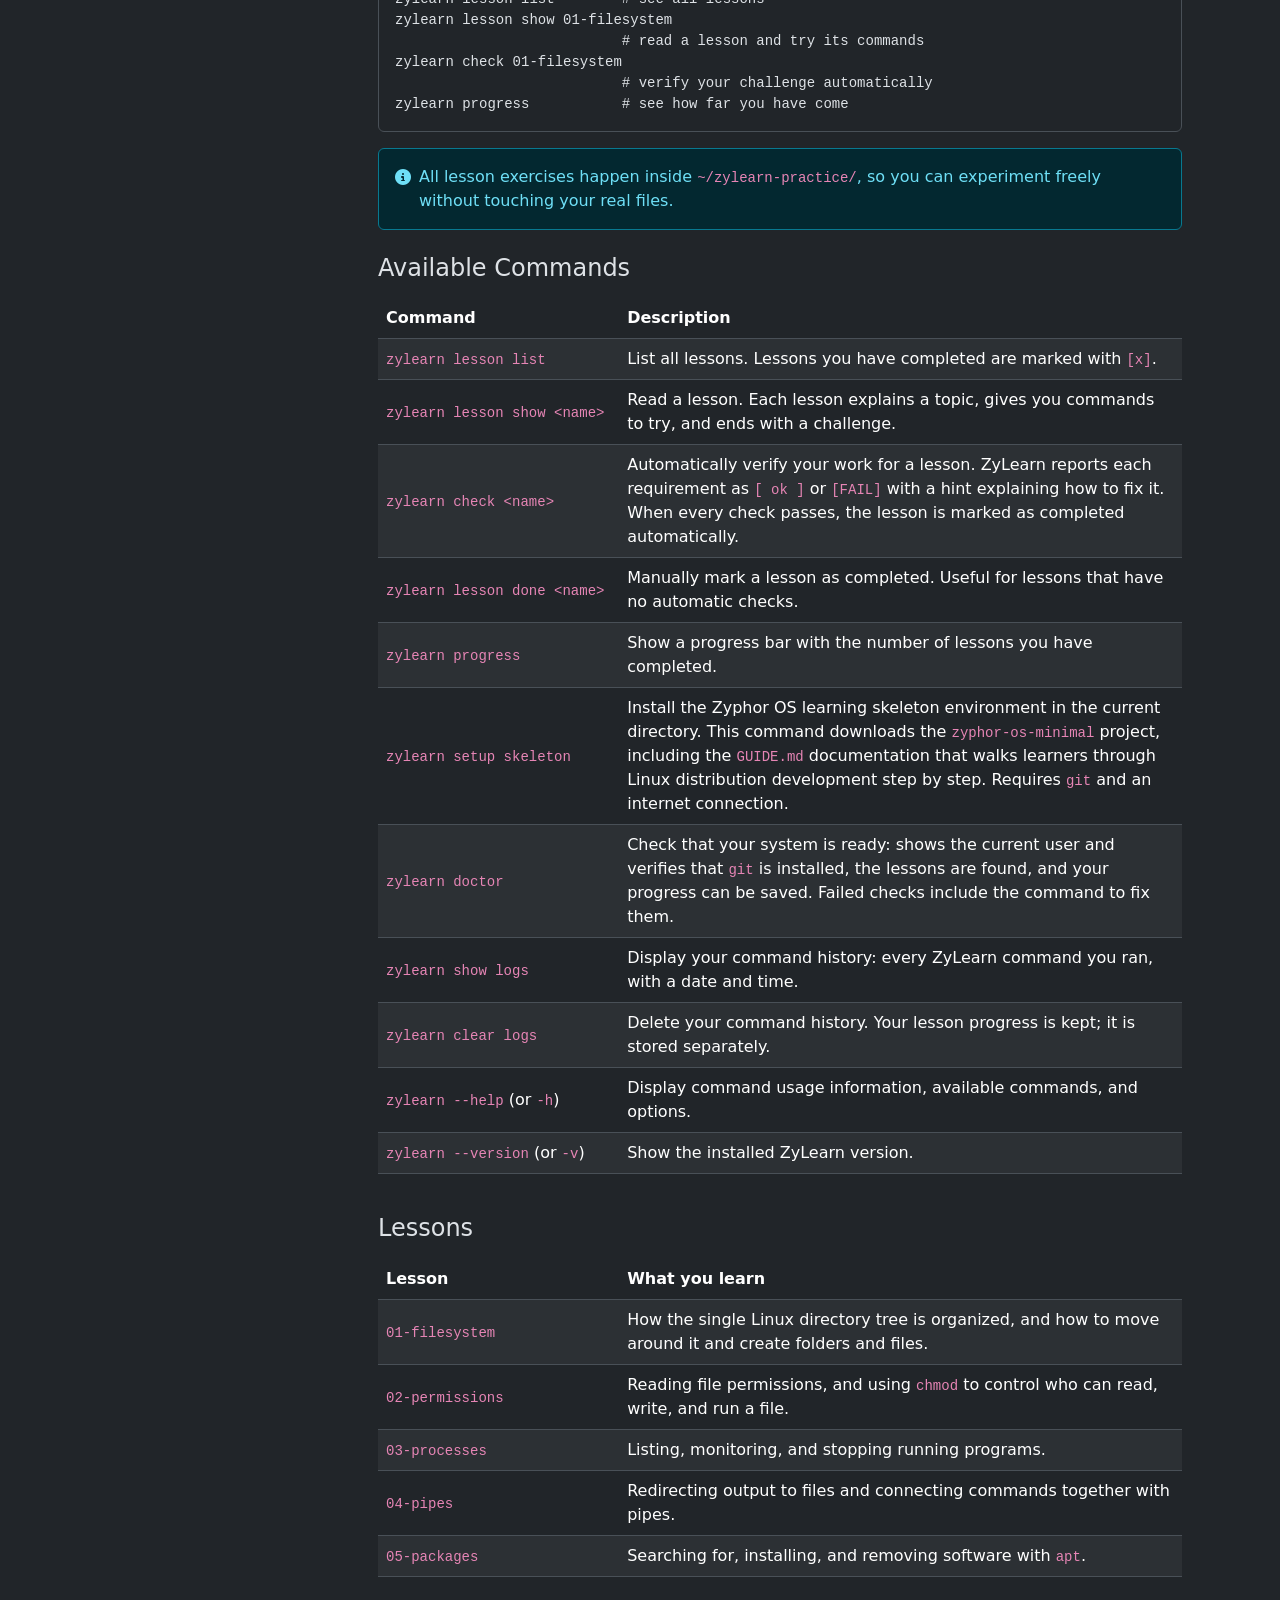
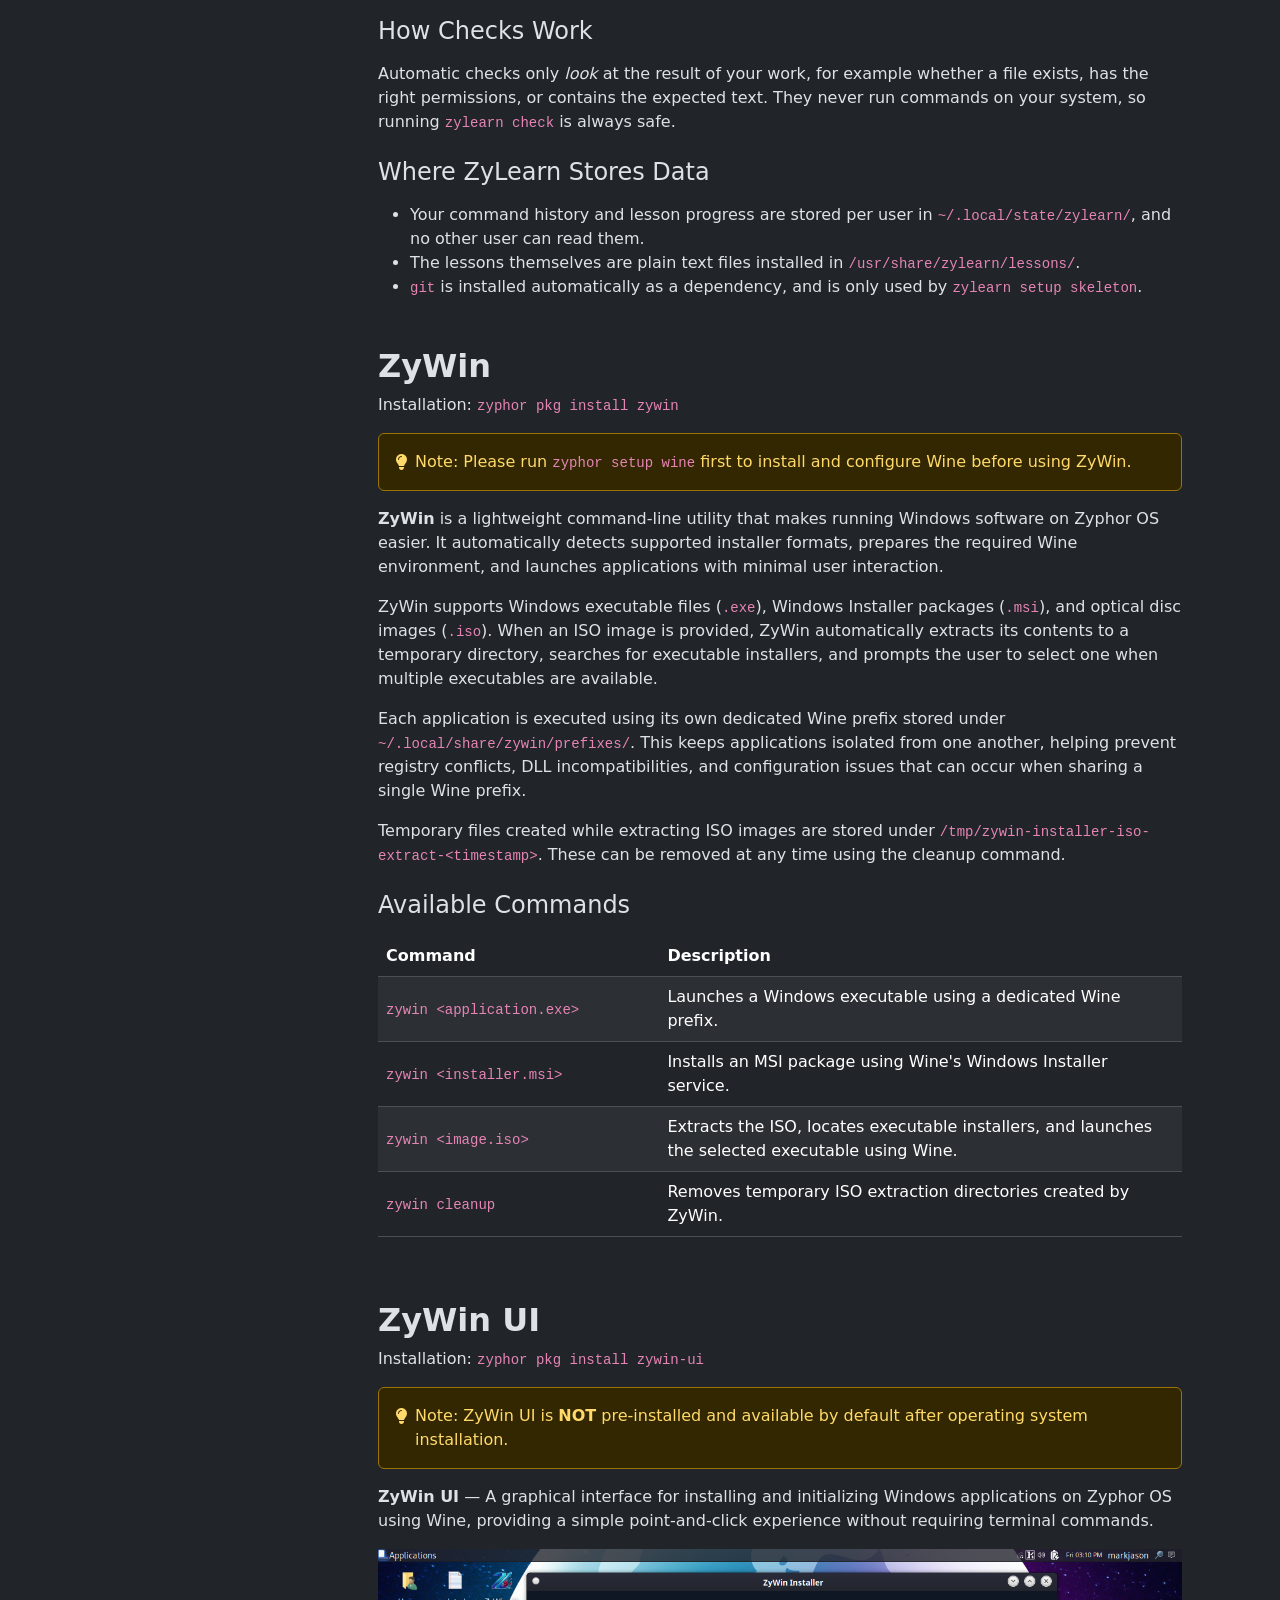
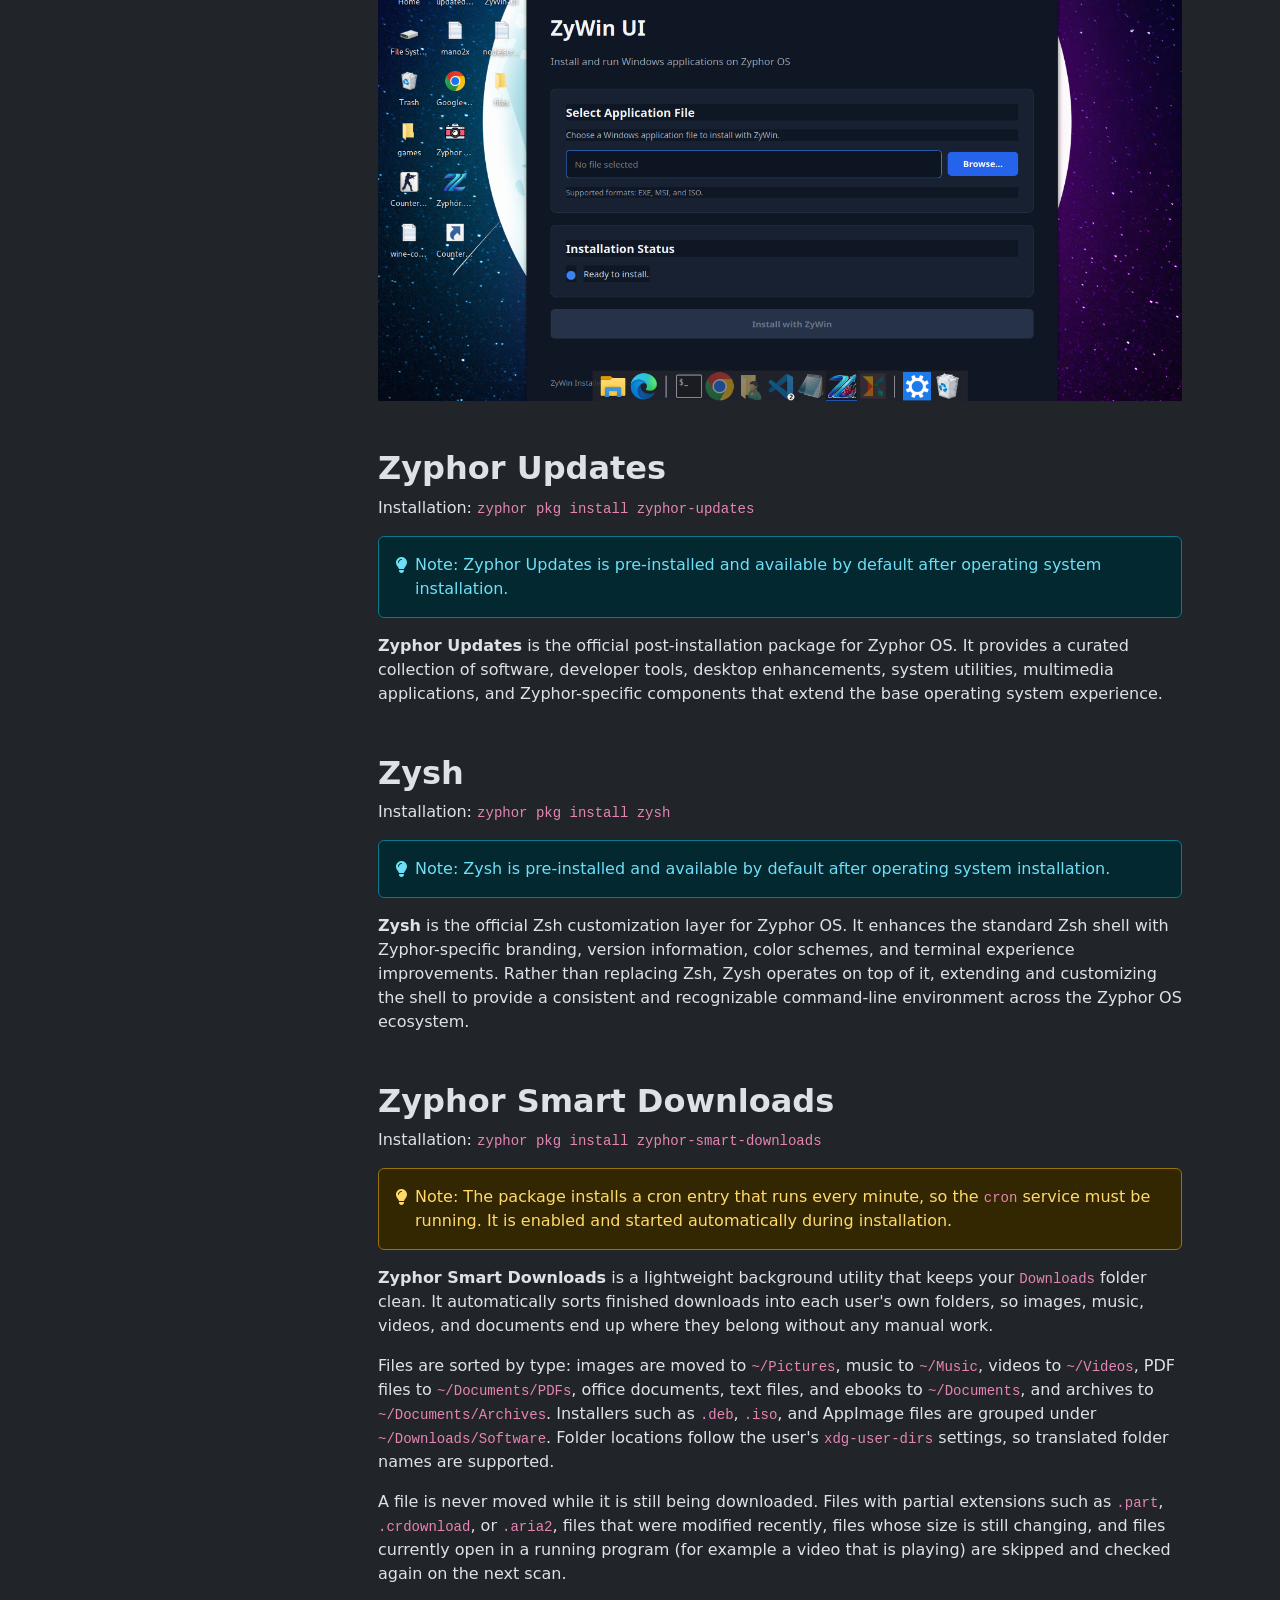
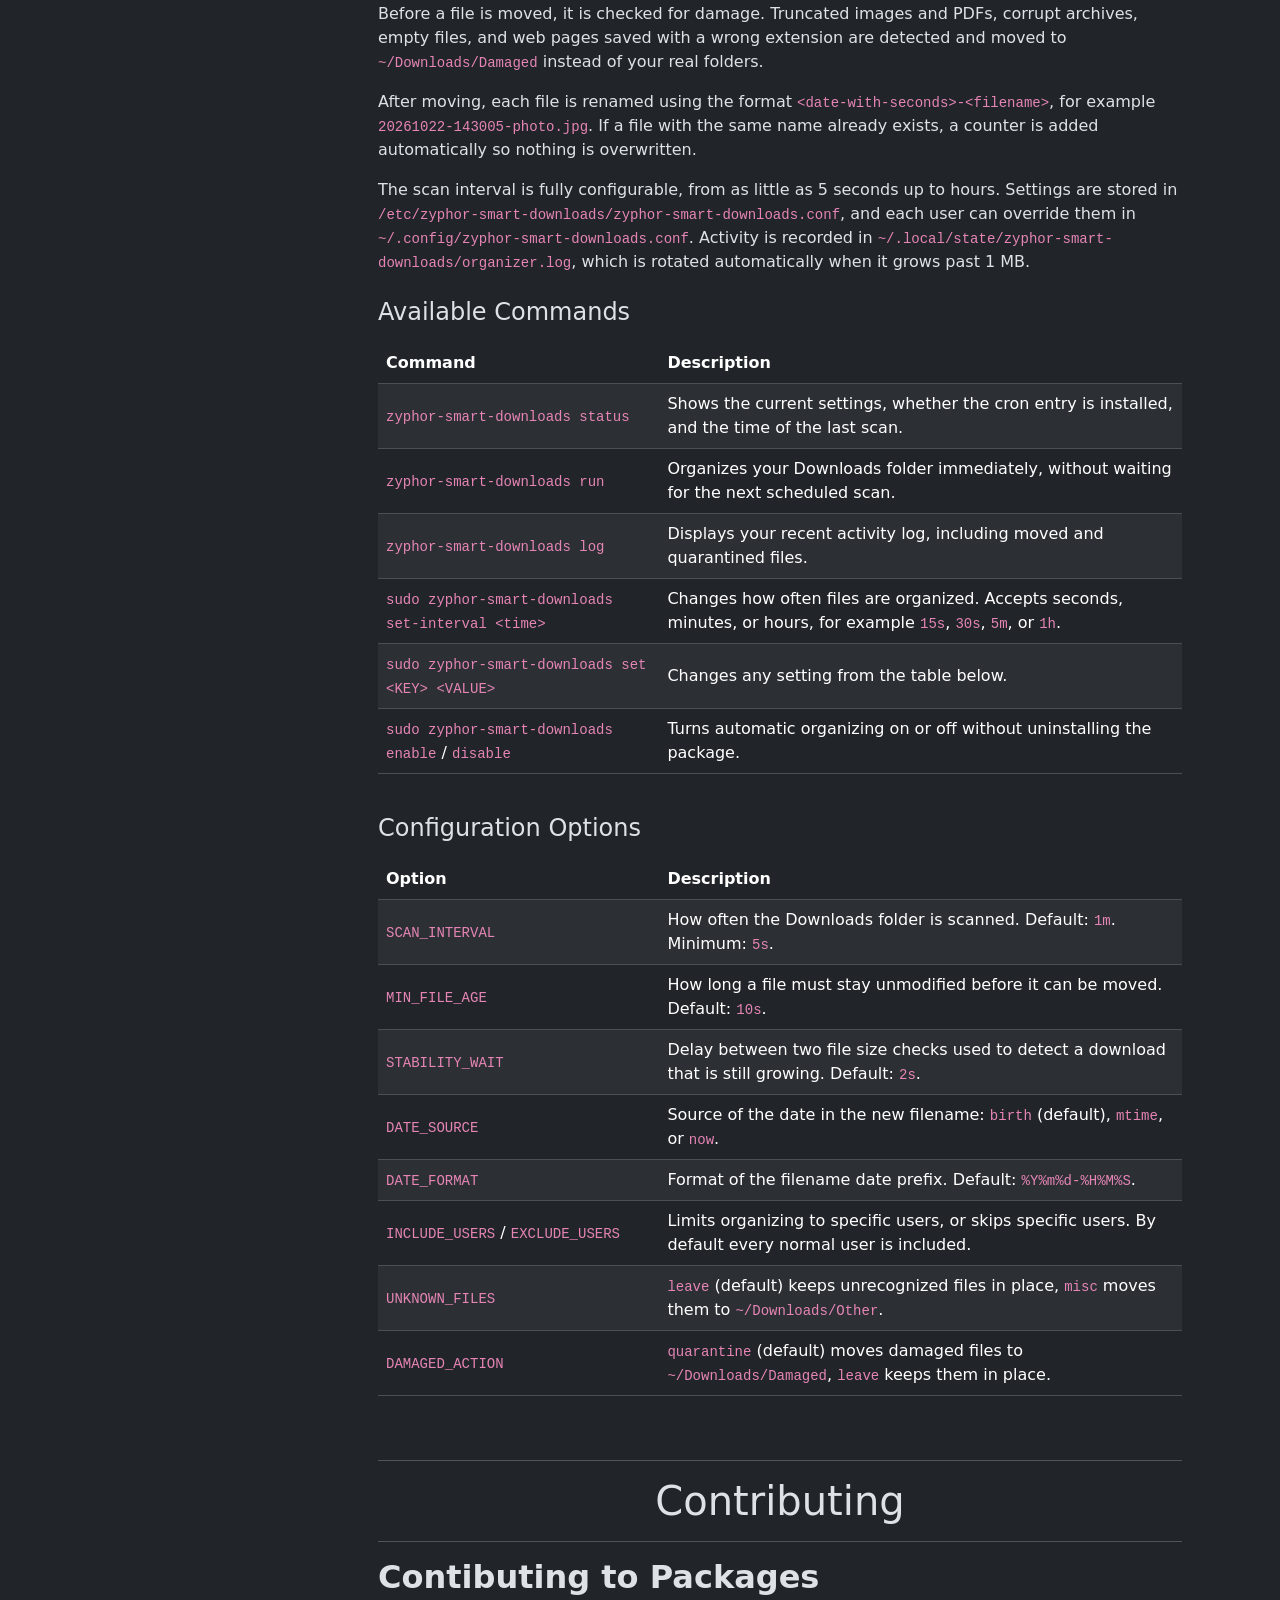
==== commit ab19a3a5: "feat: added zyphor-smart-downloads in the documentation" ====
--- a/docs.html
+++ b/docs.html
@@ -156,6 +156,7 @@
       <li class="nav-item"><a class="nav-link" href="#zywin-ui"><i class="fa-solid fa-box me-2"></i>Zywin UI</a></li>
       <li class="nav-item"><a class="nav-link" href="#zyphor-updates"><i class="fa-solid fa-box me-2"></i>Zyphor Updates</a></li>
       <li class="nav-item"><a class="nav-link" href="#zysh"><i class="fa-solid fa-box me-2"></i>Zysh</a></li>
+      <li class="nav-item"><a class="nav-link" href="#zyphor-smart-downloads"><i class="fa-solid fa-box me-2"></i>Zyphor Smart Downloads</a></li>
     </ul>
 
     <div class="nav-section-title">Contributing</div>
@@ -1139,6 +1140,176 @@
         <p>
             <strong>Zysh</strong> is the official Zsh customization layer for Zyphor OS. It enhances the standard Zsh shell with Zyphor-specific branding, version information, color schemes, and terminal experience improvements. Rather than replacing Zsh, Zysh operates on top of it, extending and customizing the shell to provide a consistent and recognizable command-line environment across the Zyphor OS ecosystem.
         </p>
+    </section>
+
+    <!-- zyphor-smart-downloads -->
+    <section id="zyphor-smart-downloads" class="content-section mb-5">
+        <h2 class="fw-bold">Zyphor Smart Downloads</h2>
+        <p>Installation: <code>zyphor pkg install zyphor-smart-downloads</code></p>
+
+        <div class="alert alert-warning d-flex align-items-start gap-2" role="alert">
+            <i class="fa-solid fa-lightbulb mt-1"></i>
+            <div>
+                Note: The package installs a cron entry that runs every minute, so the <code>cron</code>
+                service must be running. It is enabled and started automatically during installation.
+            </div>
+        </div>
+
+        <p>
+            <strong>Zyphor Smart Downloads</strong> is a lightweight background utility that keeps your
+            <code>Downloads</code> folder clean. It automatically sorts finished downloads into each user's
+            own folders, so images, music, videos, and documents end up where they belong without any
+            manual work.
+        </p>
+
+        <p>
+            Files are sorted by type: images are moved to <code>~/Pictures</code>, music to
+            <code>~/Music</code>, videos to <code>~/Videos</code>, PDF files to
+            <code>~/Documents/PDFs</code>, office documents, text files, and ebooks to
+            <code>~/Documents</code>, and archives to <code>~/Documents/Archives</code>. Installers such as
+            <code>.deb</code>, <code>.iso</code>, and AppImage files are grouped under
+            <code>~/Downloads/Software</code>. Folder locations follow the user's
+            <code>xdg-user-dirs</code> settings, so translated folder names are supported.
+        </p>
+
+        <p>
+            A file is never moved while it is still being downloaded. Files with partial extensions such as
+            <code>.part</code>, <code>.crdownload</code>, or <code>.aria2</code>, files that were modified
+            recently, files whose size is still changing, and files currently open in a running program
+            (for example a video that is playing) are skipped and checked again on the next scan.
+        </p>
+
+        <p>
+            Before a file is moved, it is checked for damage. Truncated images and PDFs, corrupt archives,
+            empty files, and web pages saved with a wrong extension are detected and moved to
+            <code>~/Downloads/Damaged</code> instead of your real folders.
+        </p>
+
+        <p>
+            After moving, each file is renamed using the format
+            <code>&lt;date-with-seconds&gt;-&lt;filename&gt;</code>, for example
+            <code>20261022-143005-photo.jpg</code>. If a file with the same name already exists, a counter
+            is added automatically so nothing is overwritten.
+        </p>
+
+        <p>
+            The scan interval is fully configurable, from as little as 5 seconds up to hours. Settings are
+            stored in <code>/etc/zyphor-smart-downloads/zyphor-smart-downloads.conf</code>, and each user
+            can override them in <code>~/.config/zyphor-smart-downloads.conf</code>. Activity is recorded in
+            <code>~/.local/state/zyphor-smart-downloads/organizer.log</code>, which is rotated automatically
+            when it grows past 1 MB.
+        </p>
+
+        <h4 class="mt-4 mb-3">Available Commands</h4>
+
+        <div class="table-responsive">
+            <table class="table table-striped table-hover align-middle">
+                <thead>
+                    <tr>
+                        <th width="35%">Command</th>
+                        <th>Description</th>
+                    </tr>
+                </thead>
+                <tbody>
+                    <tr>
+                        <td><code>zyphor-smart-downloads status</code></td>
+                        <td>
+                            Shows the current settings, whether the cron entry is installed, and the time of the last scan.
+                        </td>
+                    </tr>
+
+                    <tr>
+                        <td><code>zyphor-smart-downloads run</code></td>
+                        <td>
+                            Organizes your Downloads folder immediately, without waiting for the next scheduled scan.
+                        </td>
+                    </tr>
+
+                    <tr>
+                        <td><code>zyphor-smart-downloads log</code></td>
+                        <td>
+                            Displays your recent activity log, including moved and quarantined files.
+                        </td>
+                    </tr>
+
+                    <tr>
+                        <td><code>sudo zyphor-smart-downloads set-interval &lt;time&gt;</code></td>
+                        <td>
+                            Changes how often files are organized. Accepts seconds, minutes, or hours,
+                            for example <code>15s</code>, <code>30s</code>, <code>5m</code>, or <code>1h</code>.
+                        </td>
+                    </tr>
+
+                    <tr>
+                        <td><code>sudo zyphor-smart-downloads set &lt;KEY&gt; &lt;VALUE&gt;</code></td>
+                        <td>
+                            Changes any setting from the table below.
+                        </td>
+                    </tr>
+
+                    <tr>
+                        <td><code>sudo zyphor-smart-downloads enable</code> / <code>disable</code></td>
+                        <td>
+                            Turns automatic organizing on or off without uninstalling the package.
+                        </td>
+                    </tr>
+                </tbody>
+            </table>
+        </div>
+
+        <h4 class="mt-4 mb-3">Configuration Options</h4>
+
+        <div class="table-responsive">
+            <table class="table table-striped table-hover align-middle">
+                <thead>
+                    <tr>
+                        <th width="35%">Option</th>
+                        <th>Description</th>
+                    </tr>
+                </thead>
+                <tbody>
+                    <tr>
+                        <td><code>SCAN_INTERVAL</code></td>
+                        <td>How often the Downloads folder is scanned. Default: <code>1m</code>. Minimum: <code>5s</code>.</td>
+                    </tr>
+
+                    <tr>
+                        <td><code>MIN_FILE_AGE</code></td>
+                        <td>How long a file must stay unmodified before it can be moved. Default: <code>10s</code>.</td>
+                    </tr>
+
+                    <tr>
+                        <td><code>STABILITY_WAIT</code></td>
+                        <td>Delay between two file size checks used to detect a download that is still growing. Default: <code>2s</code>.</td>
+                    </tr>
+
+                    <tr>
+                        <td><code>DATE_SOURCE</code></td>
+                        <td>Source of the date in the new filename: <code>birth</code> (default), <code>mtime</code>, or <code>now</code>.</td>
+                    </tr>
+
+                    <tr>
+                        <td><code>DATE_FORMAT</code></td>
+                        <td>Format of the filename date prefix. Default: <code>%Y%m%d-%H%M%S</code>.</td>
+                    </tr>
+
+                    <tr>
+                        <td><code>INCLUDE_USERS</code> / <code>EXCLUDE_USERS</code></td>
+                        <td>Limits organizing to specific users, or skips specific users. By default every normal user is included.</td>
+                    </tr>
+
+                    <tr>
+                        <td><code>UNKNOWN_FILES</code></td>
+                        <td><code>leave</code> (default) keeps unrecognized files in place, <code>misc</code> moves them to <code>~/Downloads/Other</code>.</td>
+                    </tr>
+
+                    <tr>
+                        <td><code>DAMAGED_ACTION</code></td>
+                        <td><code>quarantine</code> (default) moves damaged files to <code>~/Downloads/Damaged</code>, <code>leave</code> keeps them in place.</td>
+                    </tr>
+                </tbody>
+            </table>
+        </div>
     </section>
 
     <hr>
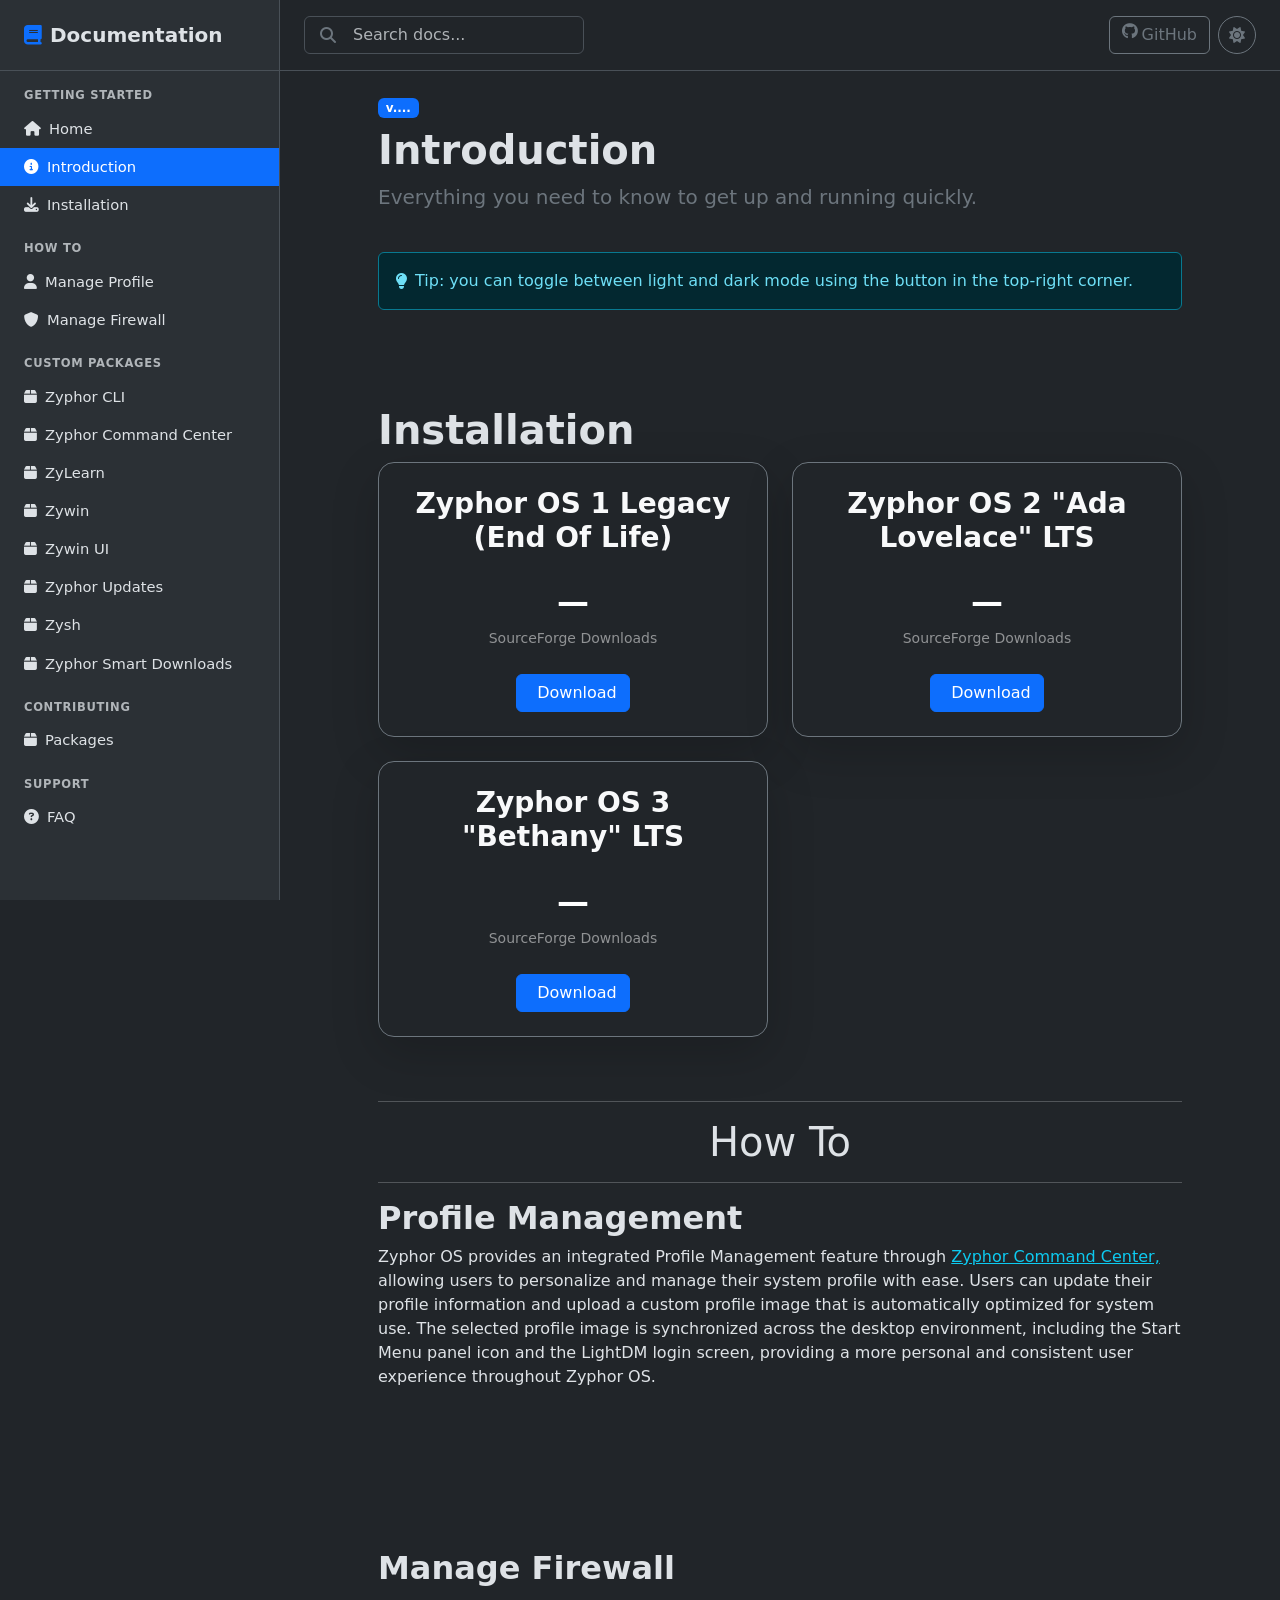
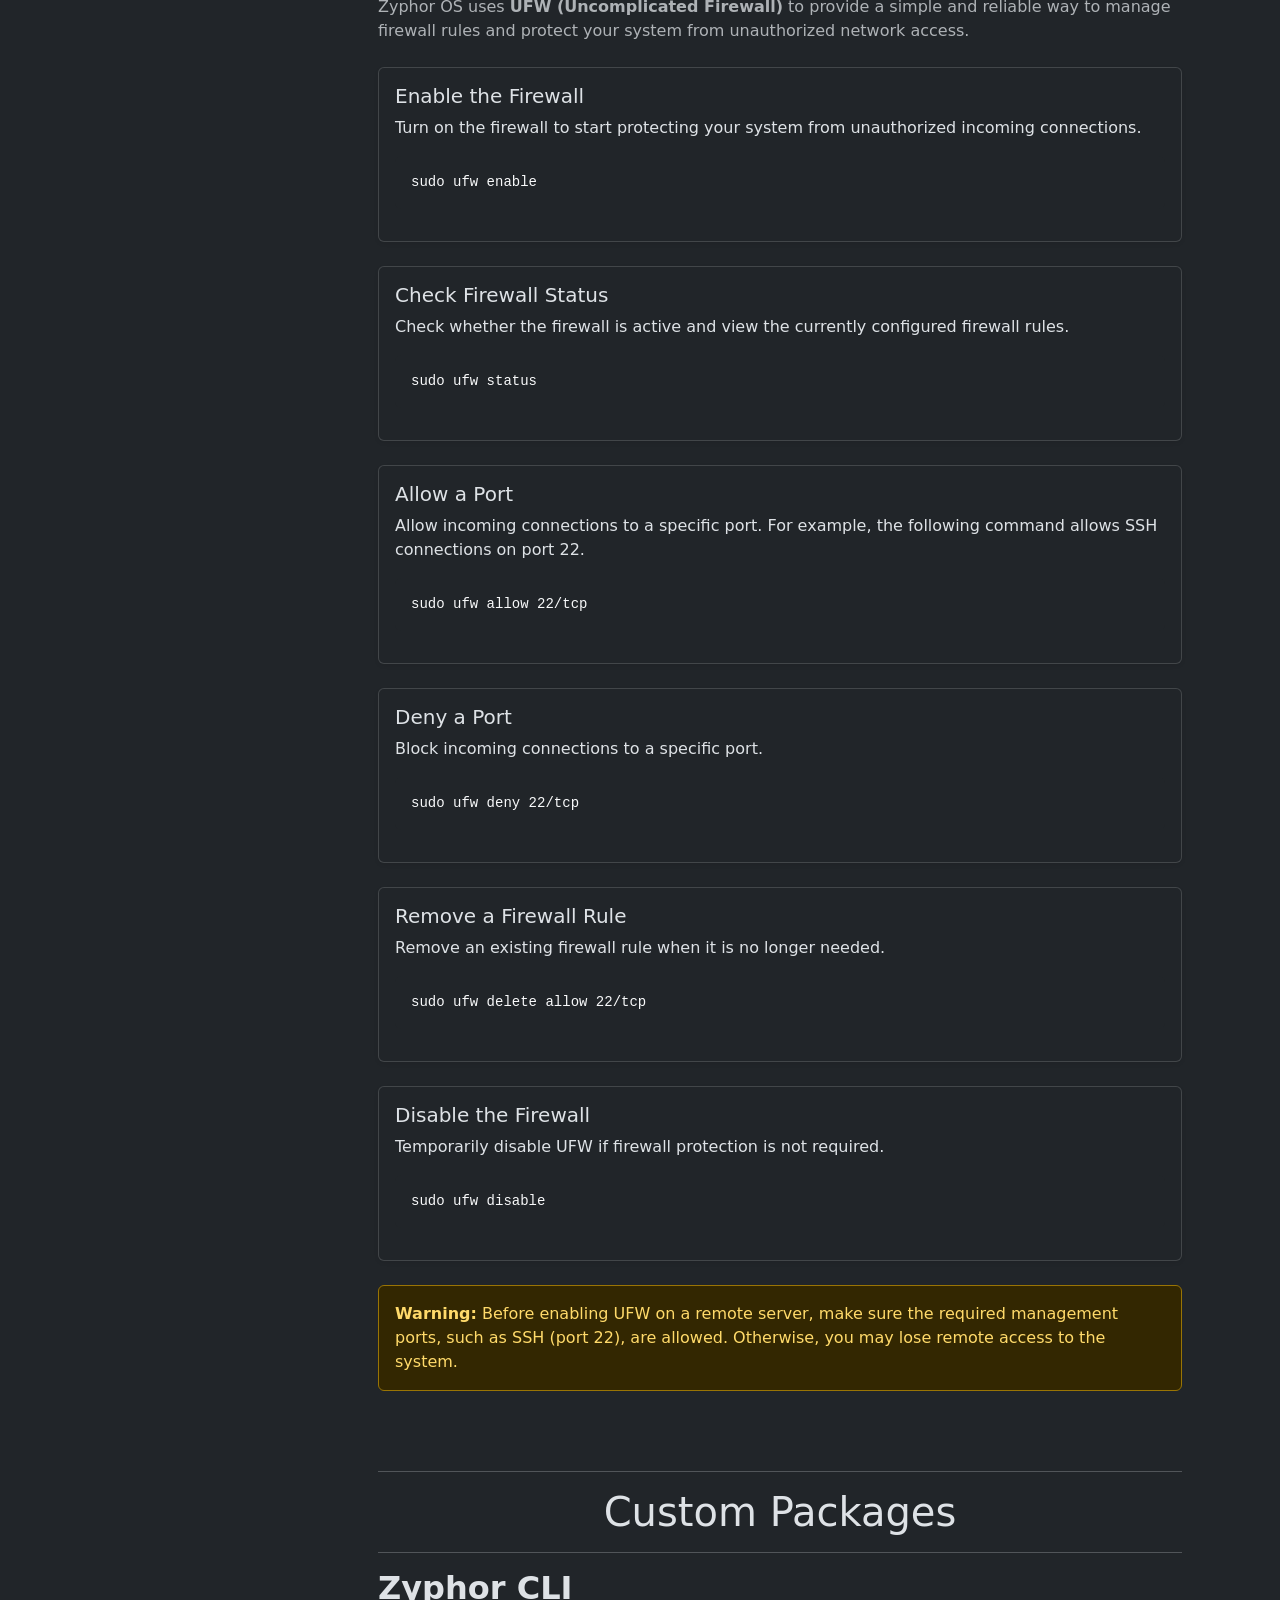
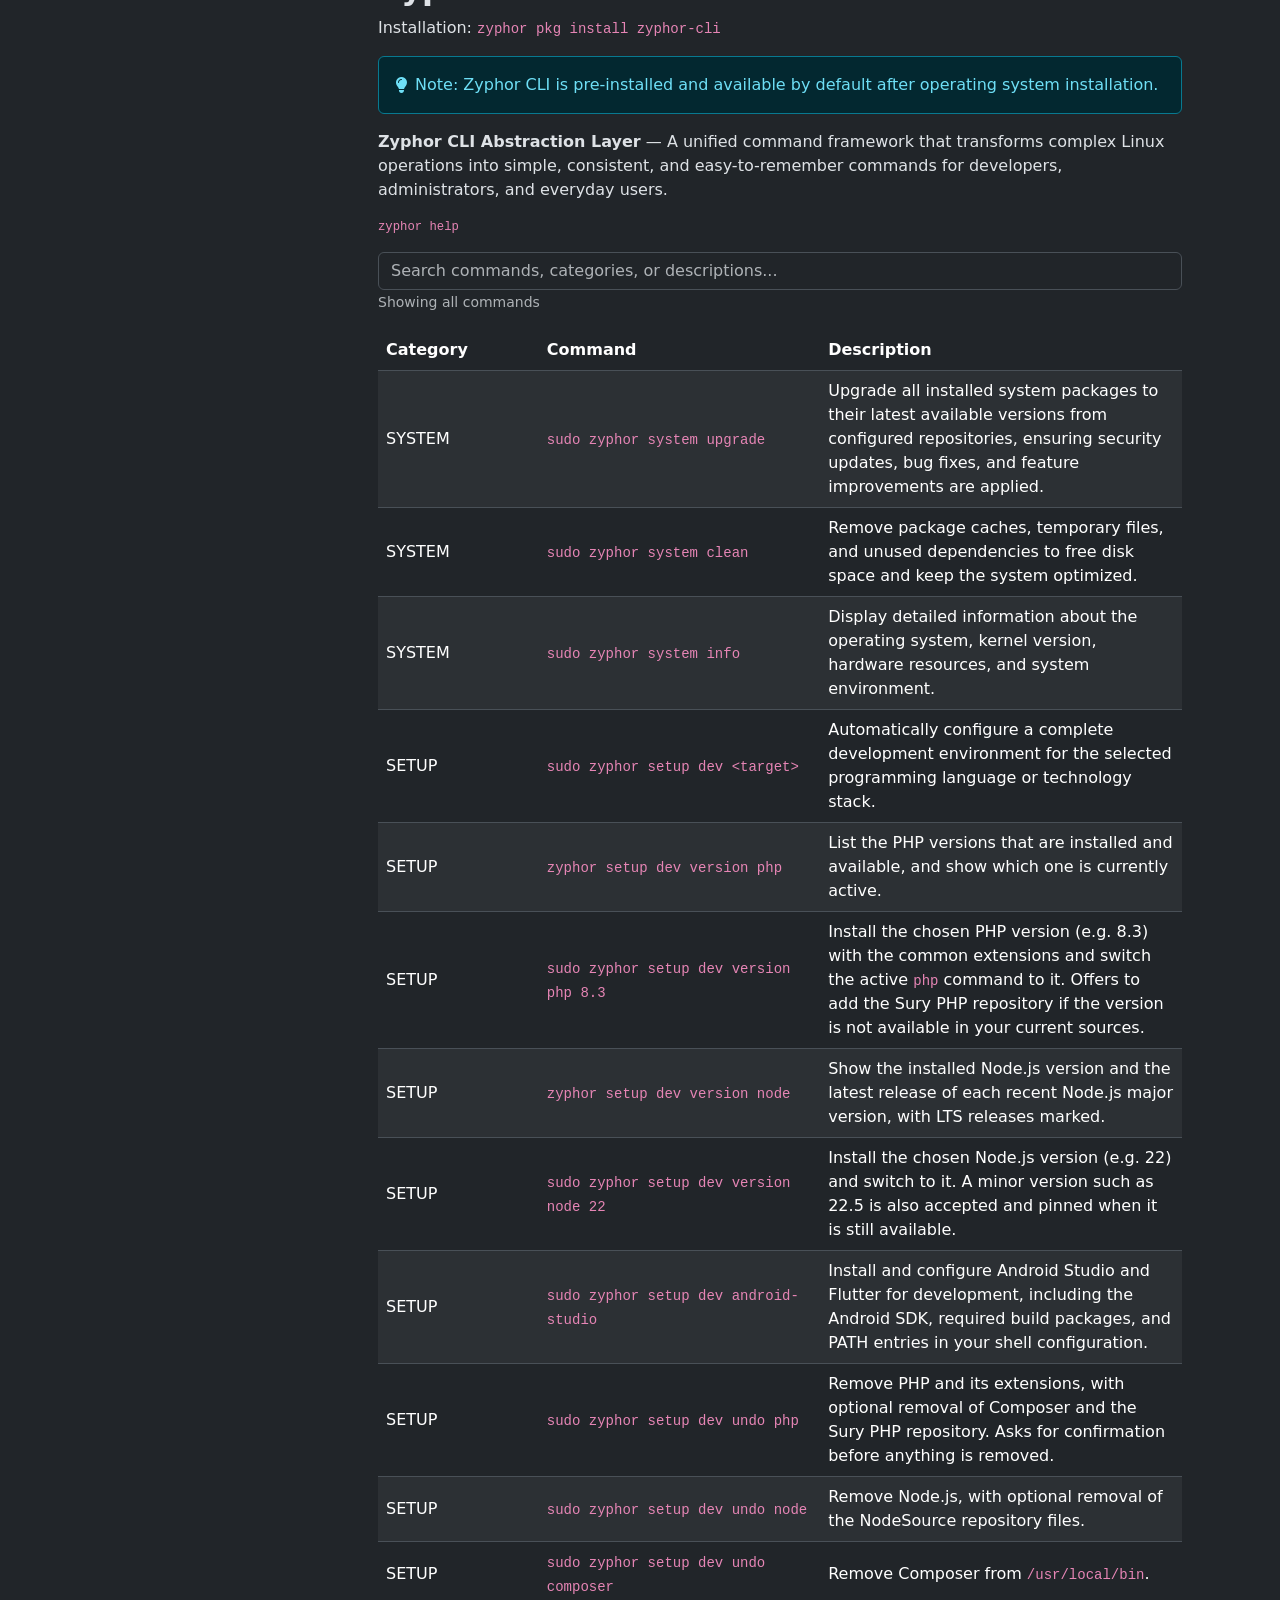
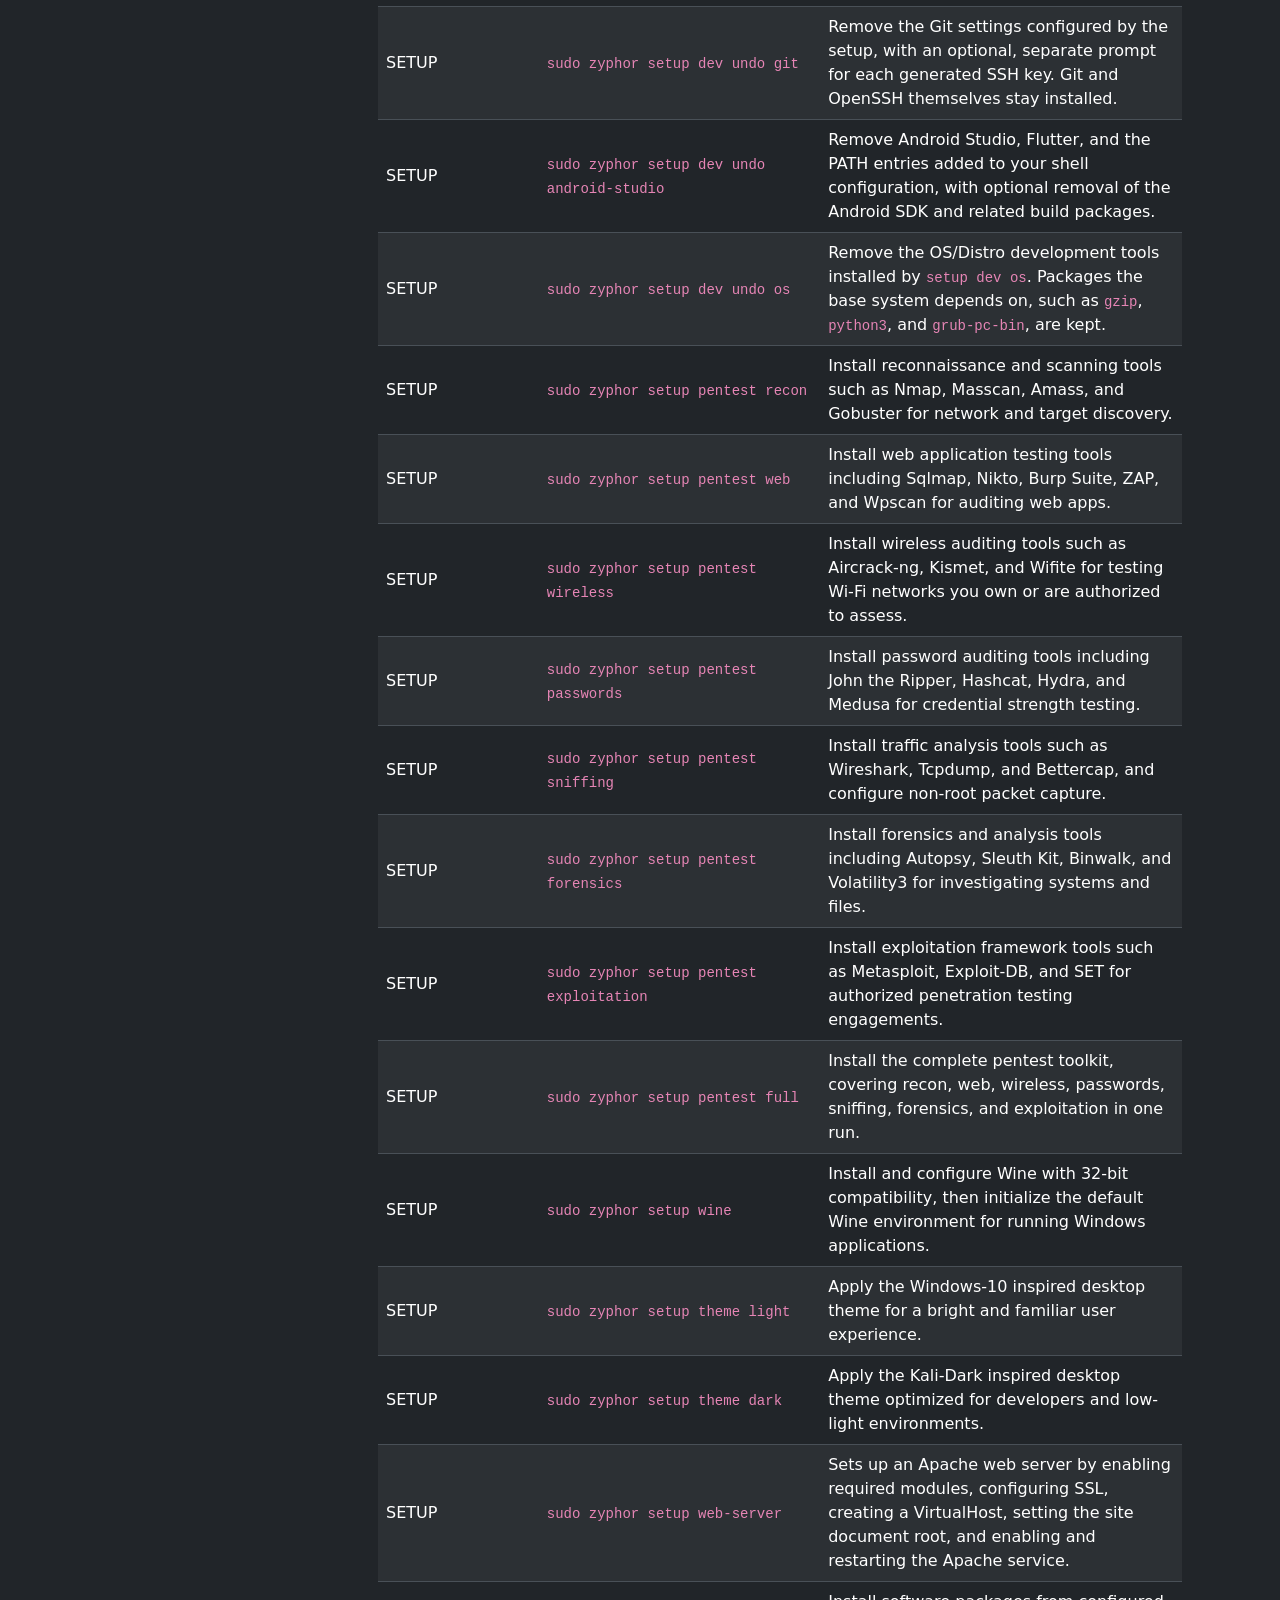
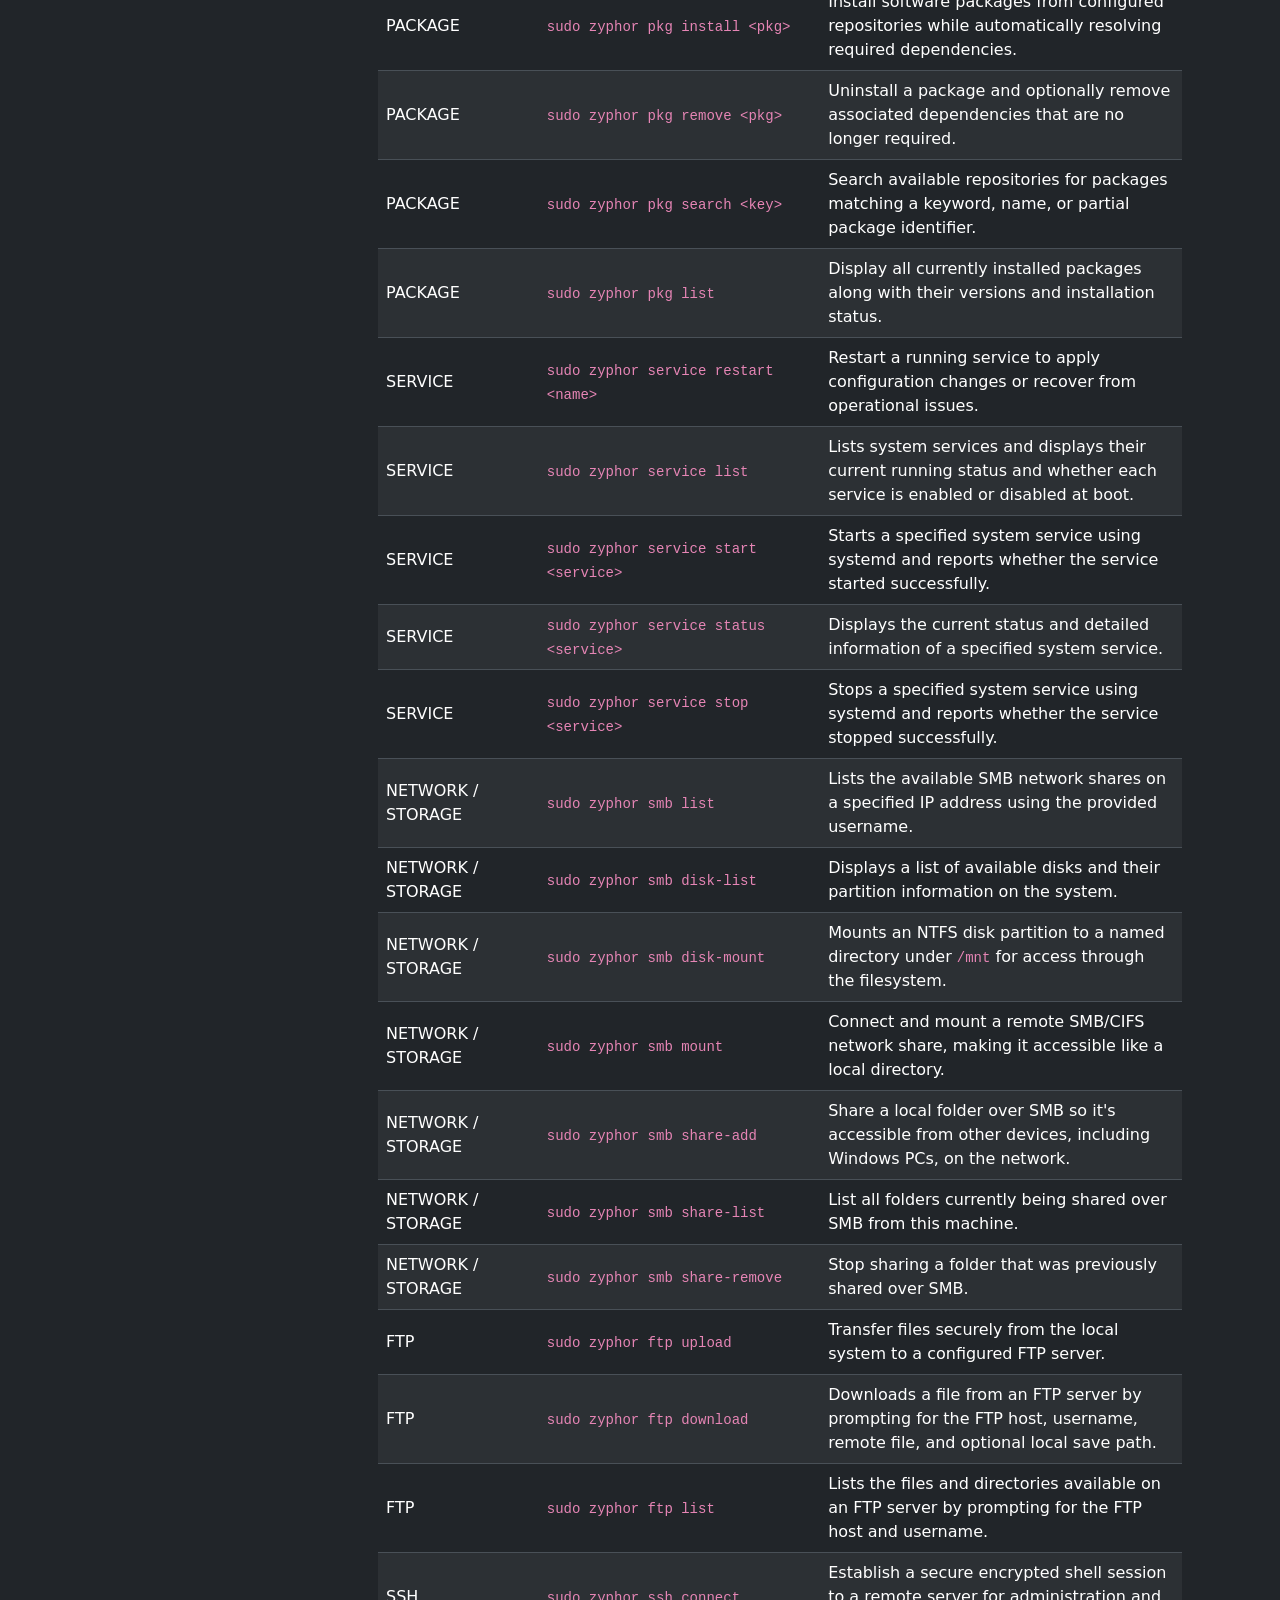
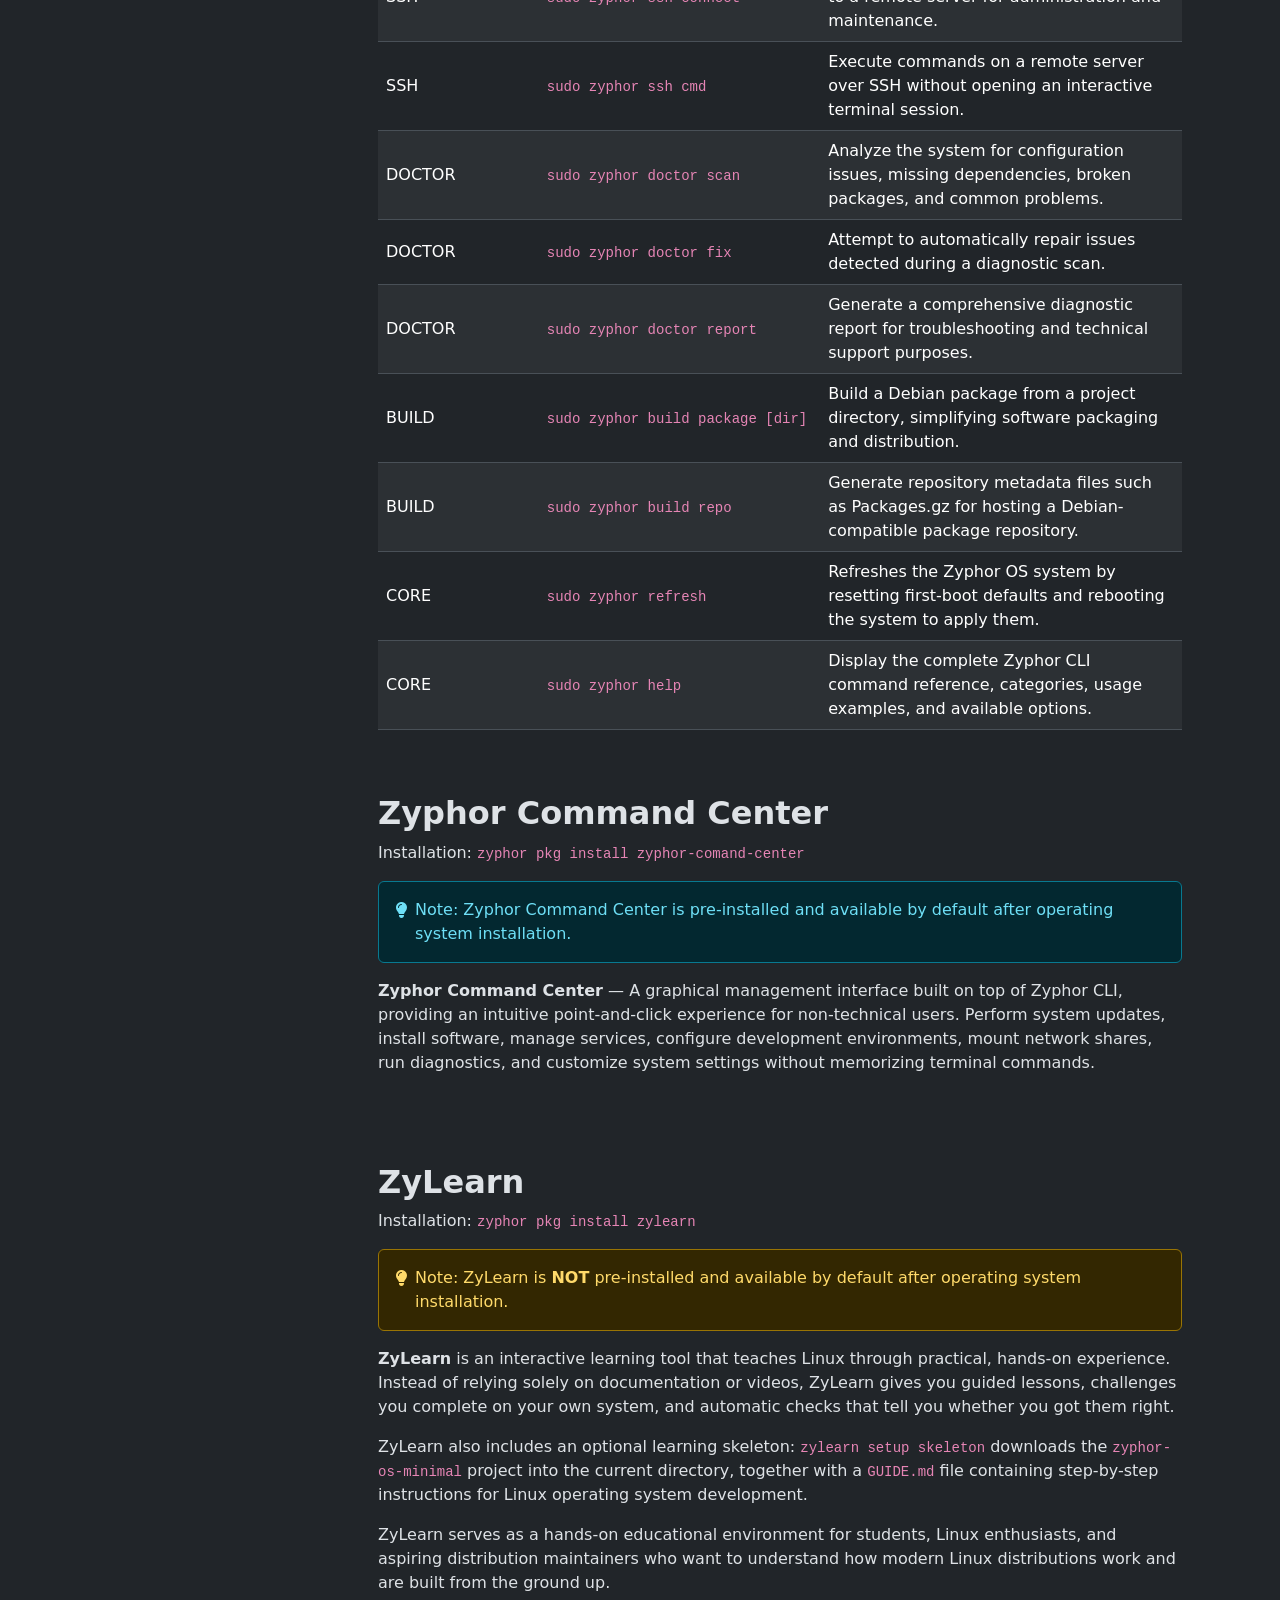
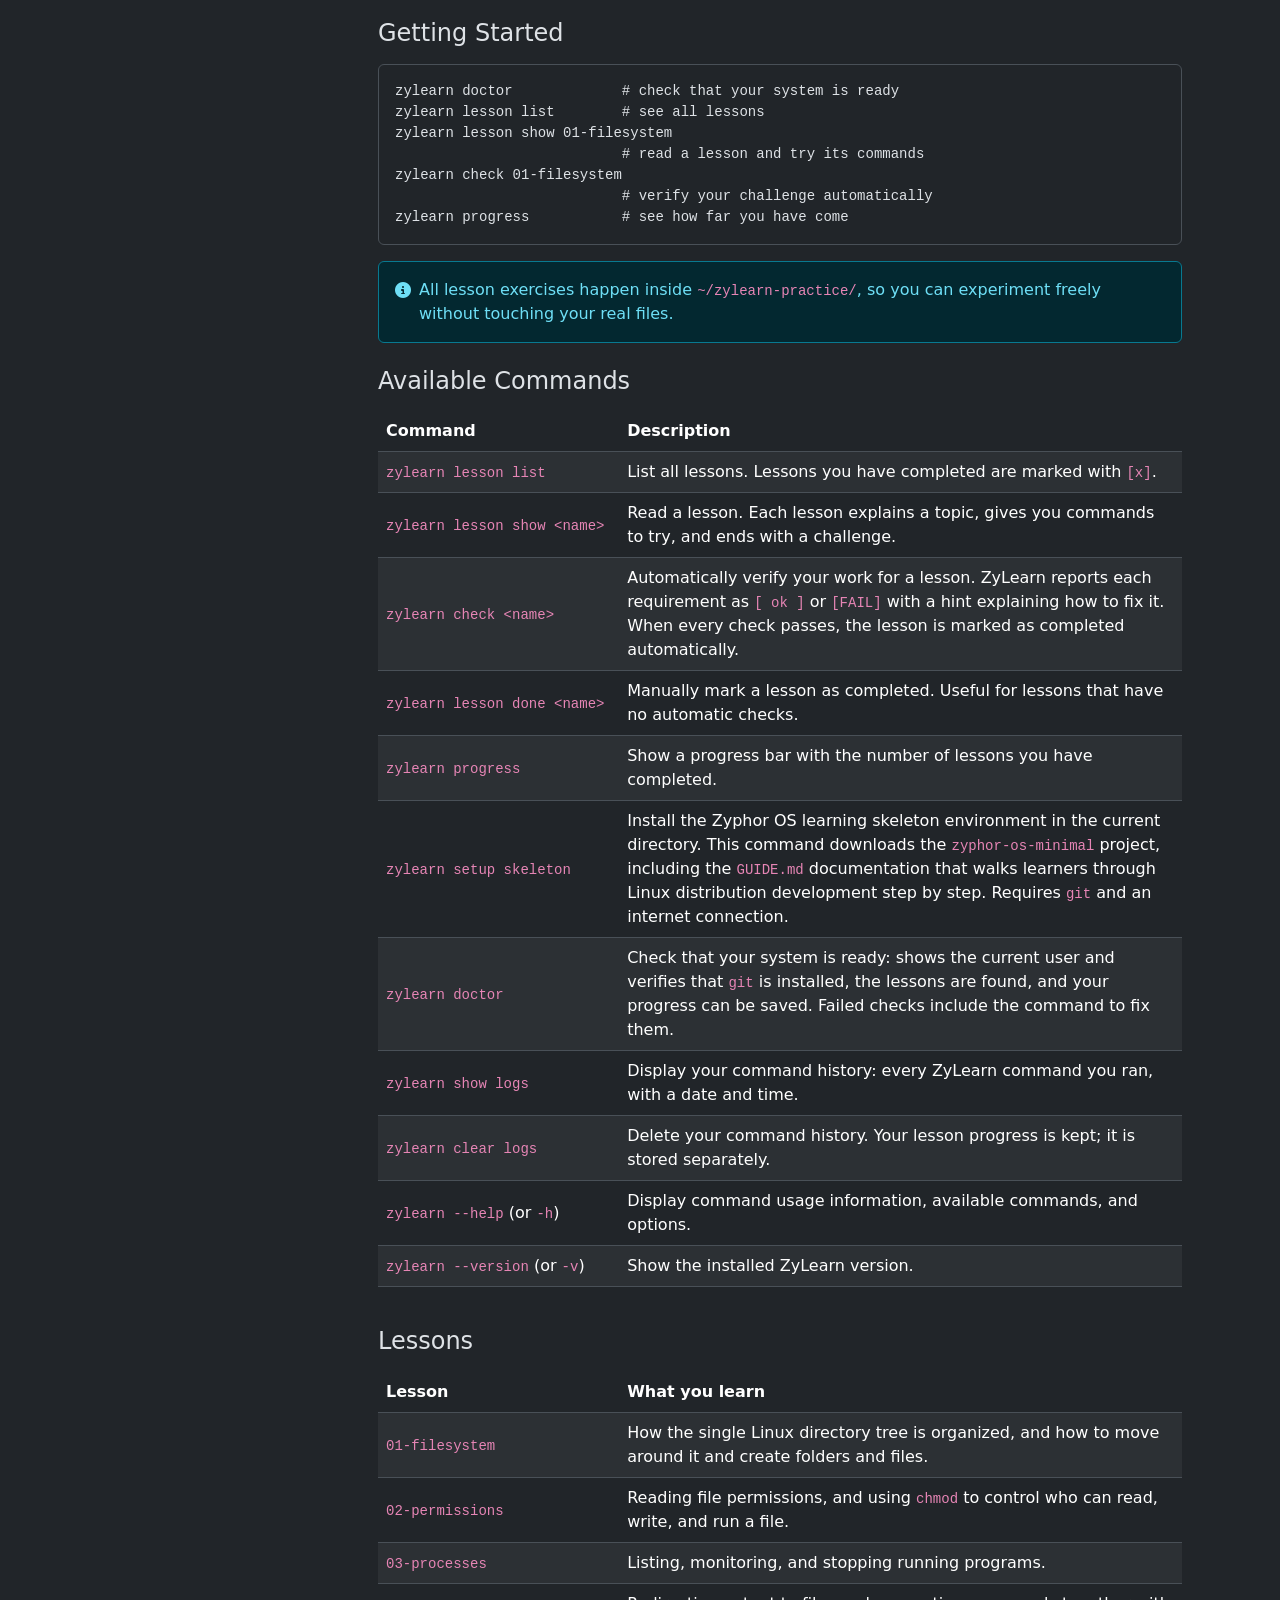
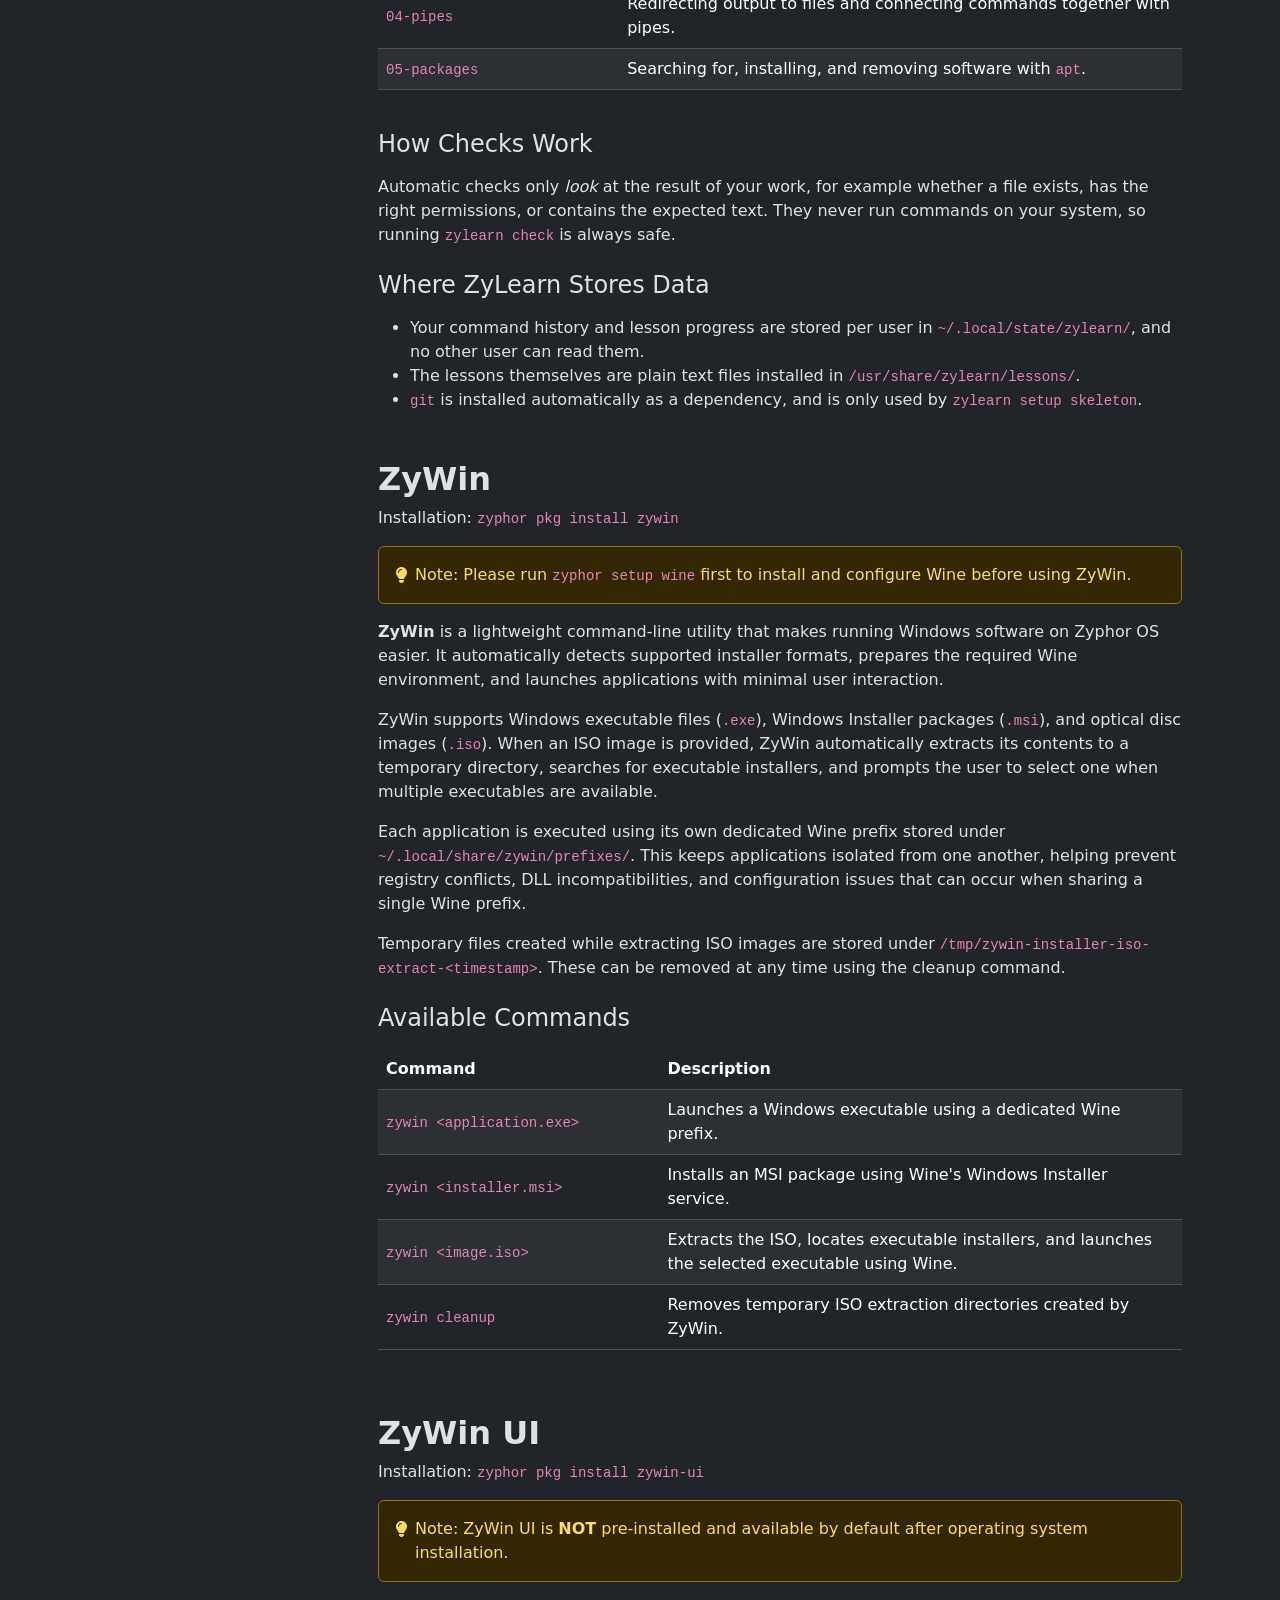
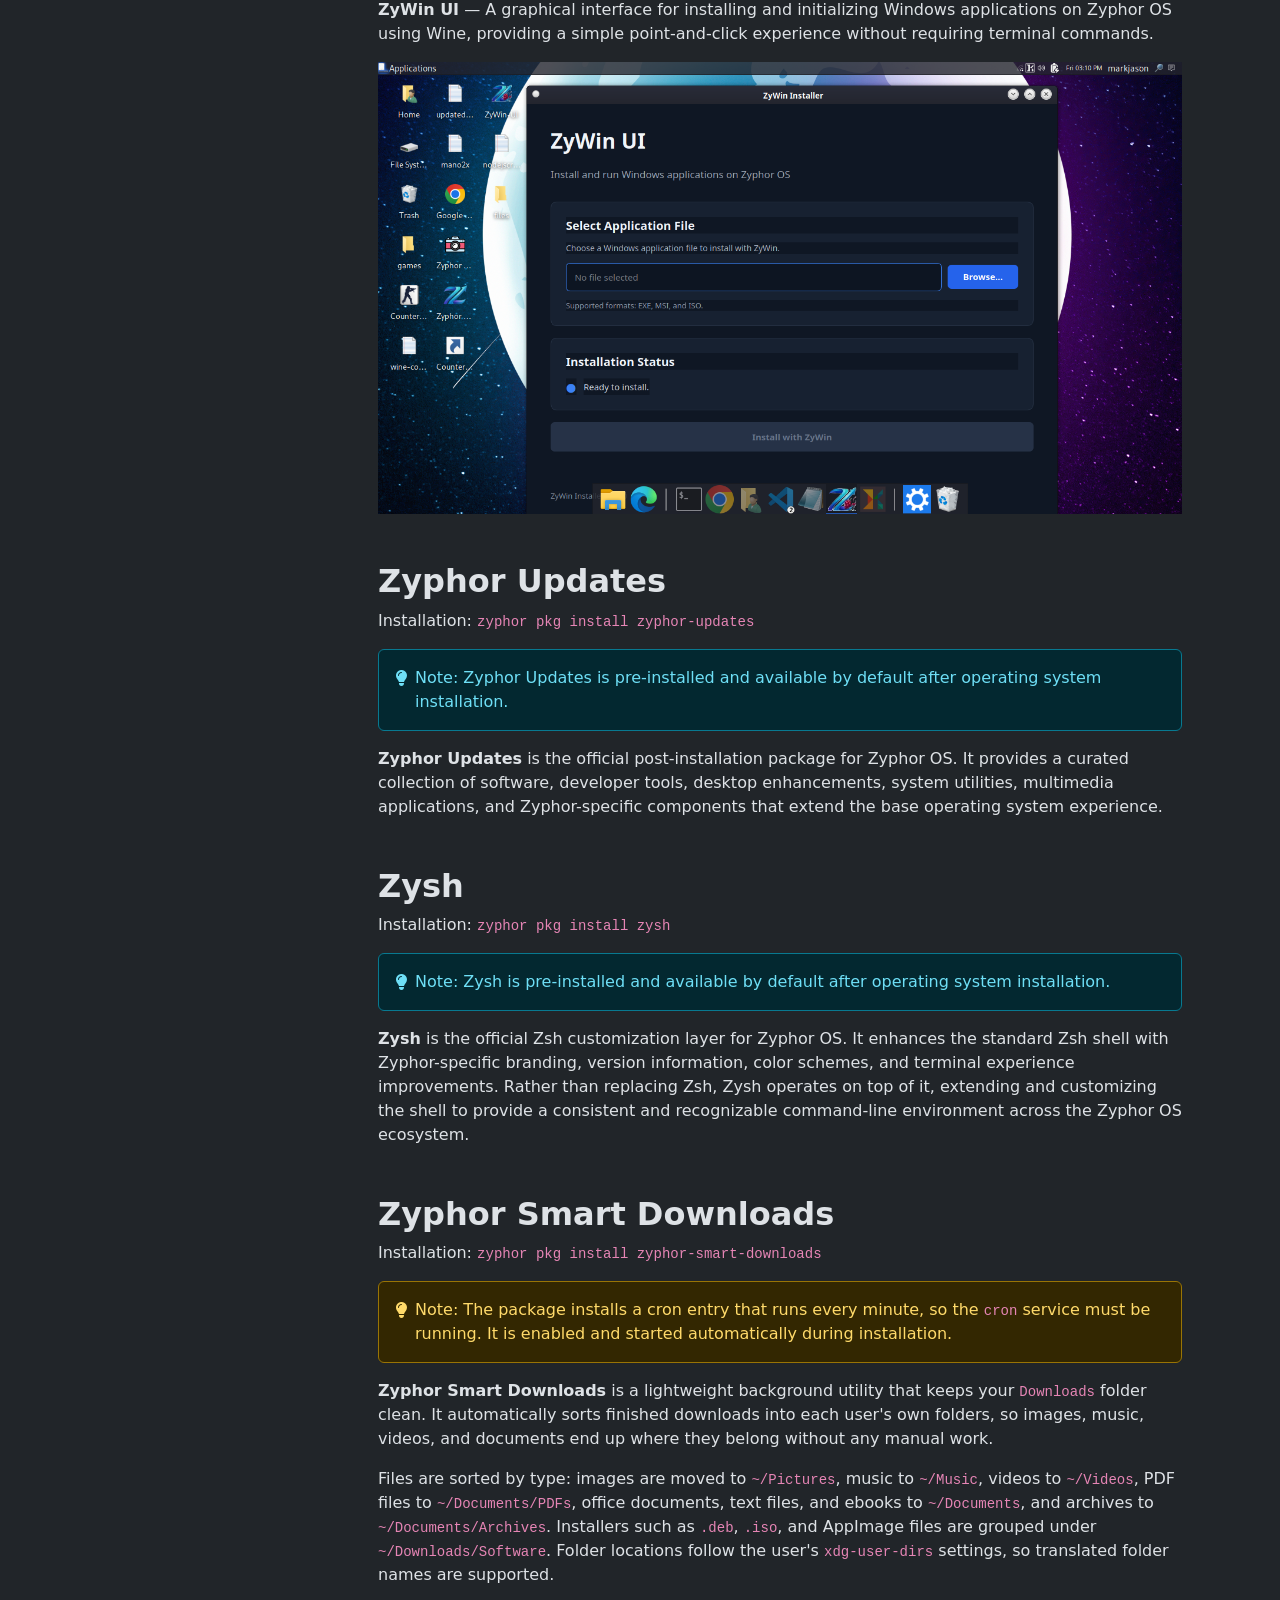
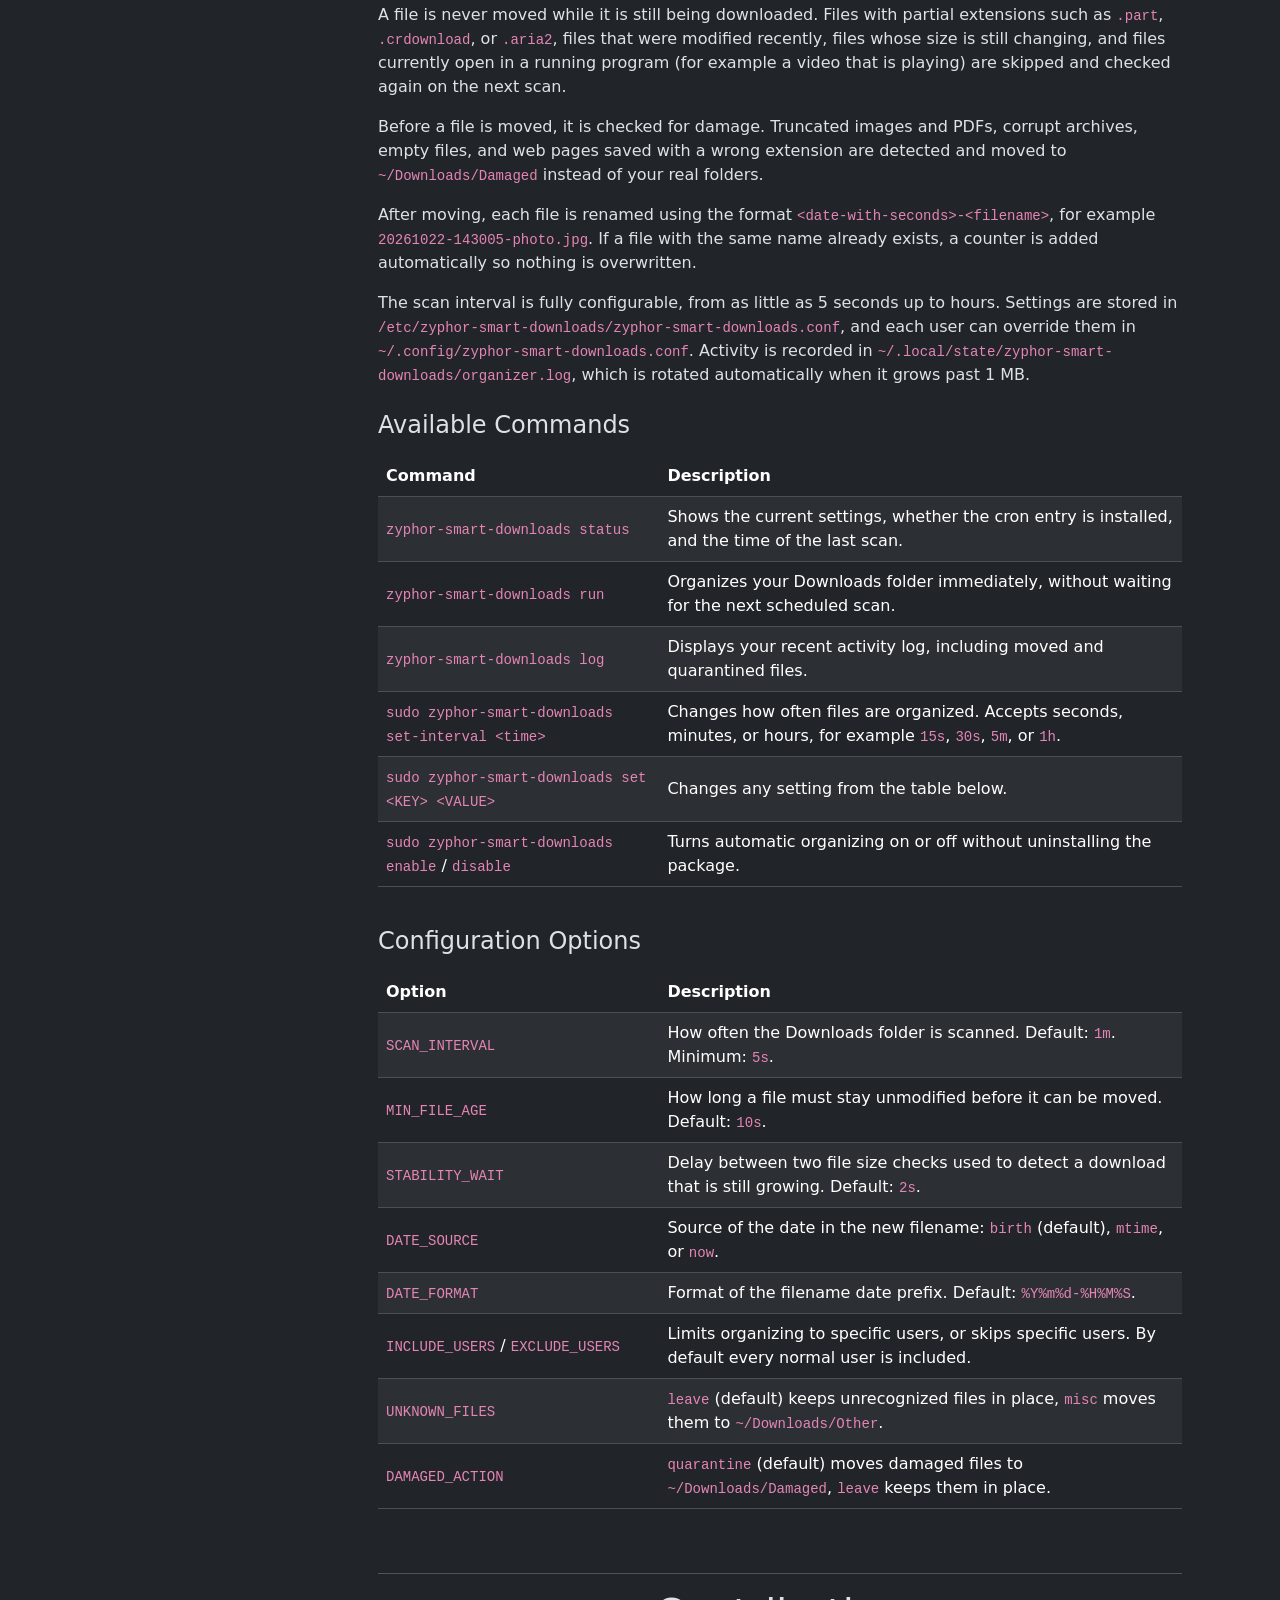
==== commit dbc70352: "fix: added sudo zy setup android-studio on docs" ====
--- a/docs.html
+++ b/docs.html
@@ -543,6 +543,11 @@
                         <td>Install the chosen Node.js version (e.g. 22) and switch to it. A minor version such as 22.5 is also accepted and pinned when it is still available.</td>
                     </tr>
 
+                    <tr>
+                        <td>SETUP</td>
+                        <td><code>sudo zyphor setup dev android-studio</code></td>
+                        <td>Install and configure Android Studio and Flutter for development, including the Android SDK, required build packages, and PATH entries in your shell configuration.</td>
+                    </tr>
                     <tr>
                         <td>SETUP</td>
                         <td><code>sudo zyphor setup dev undo php</code></td>
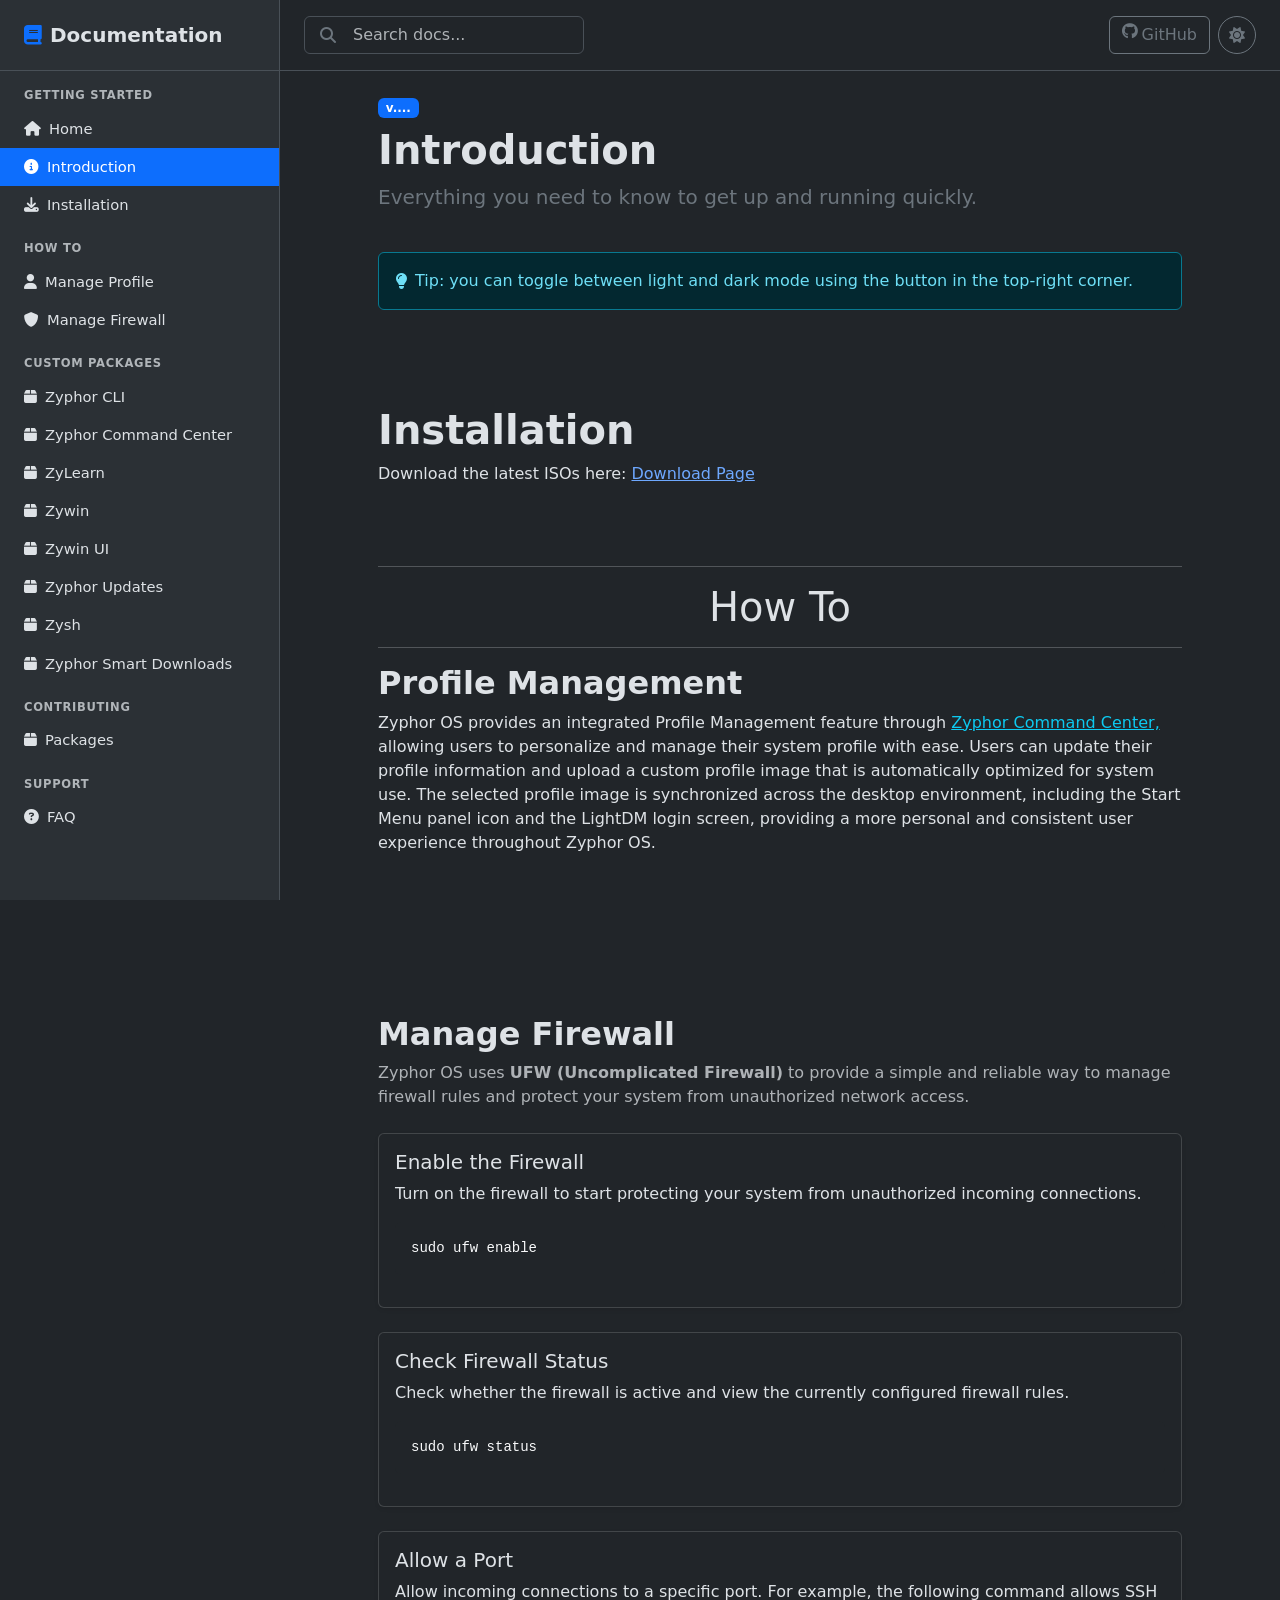
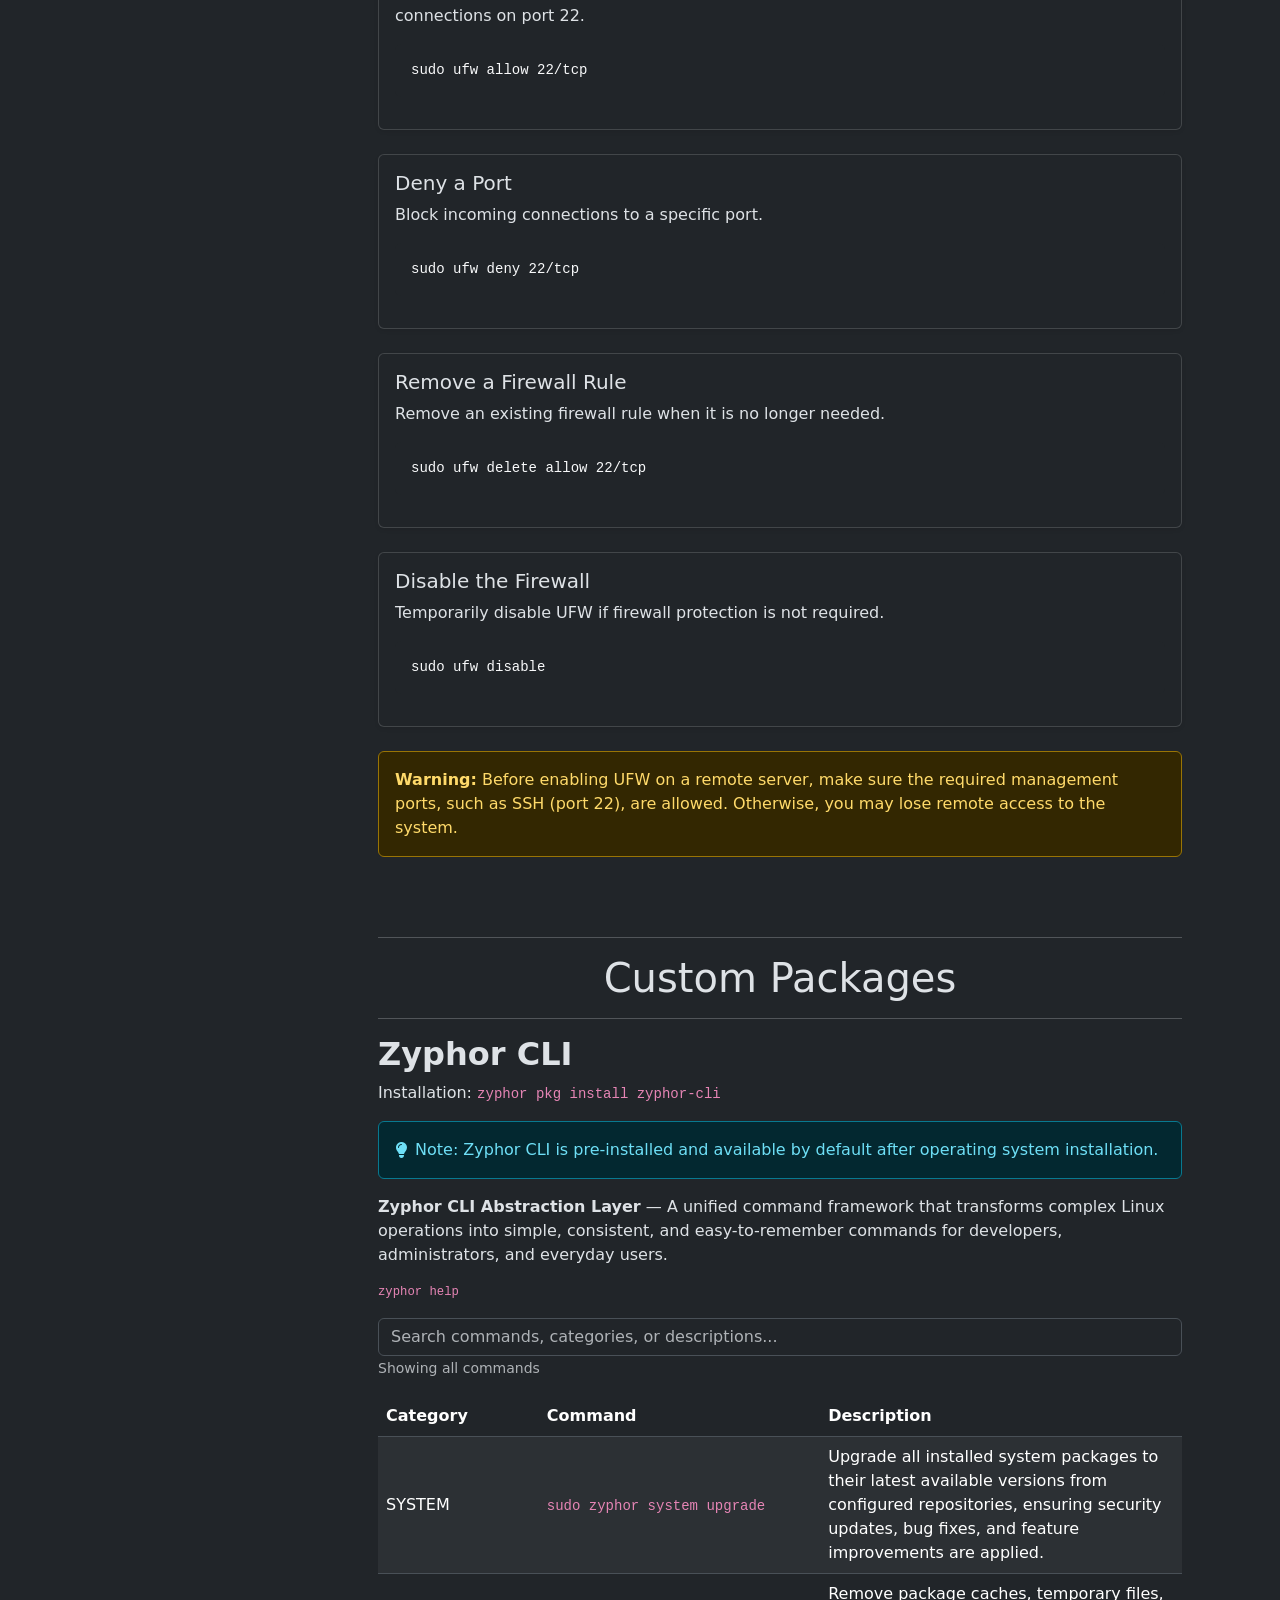
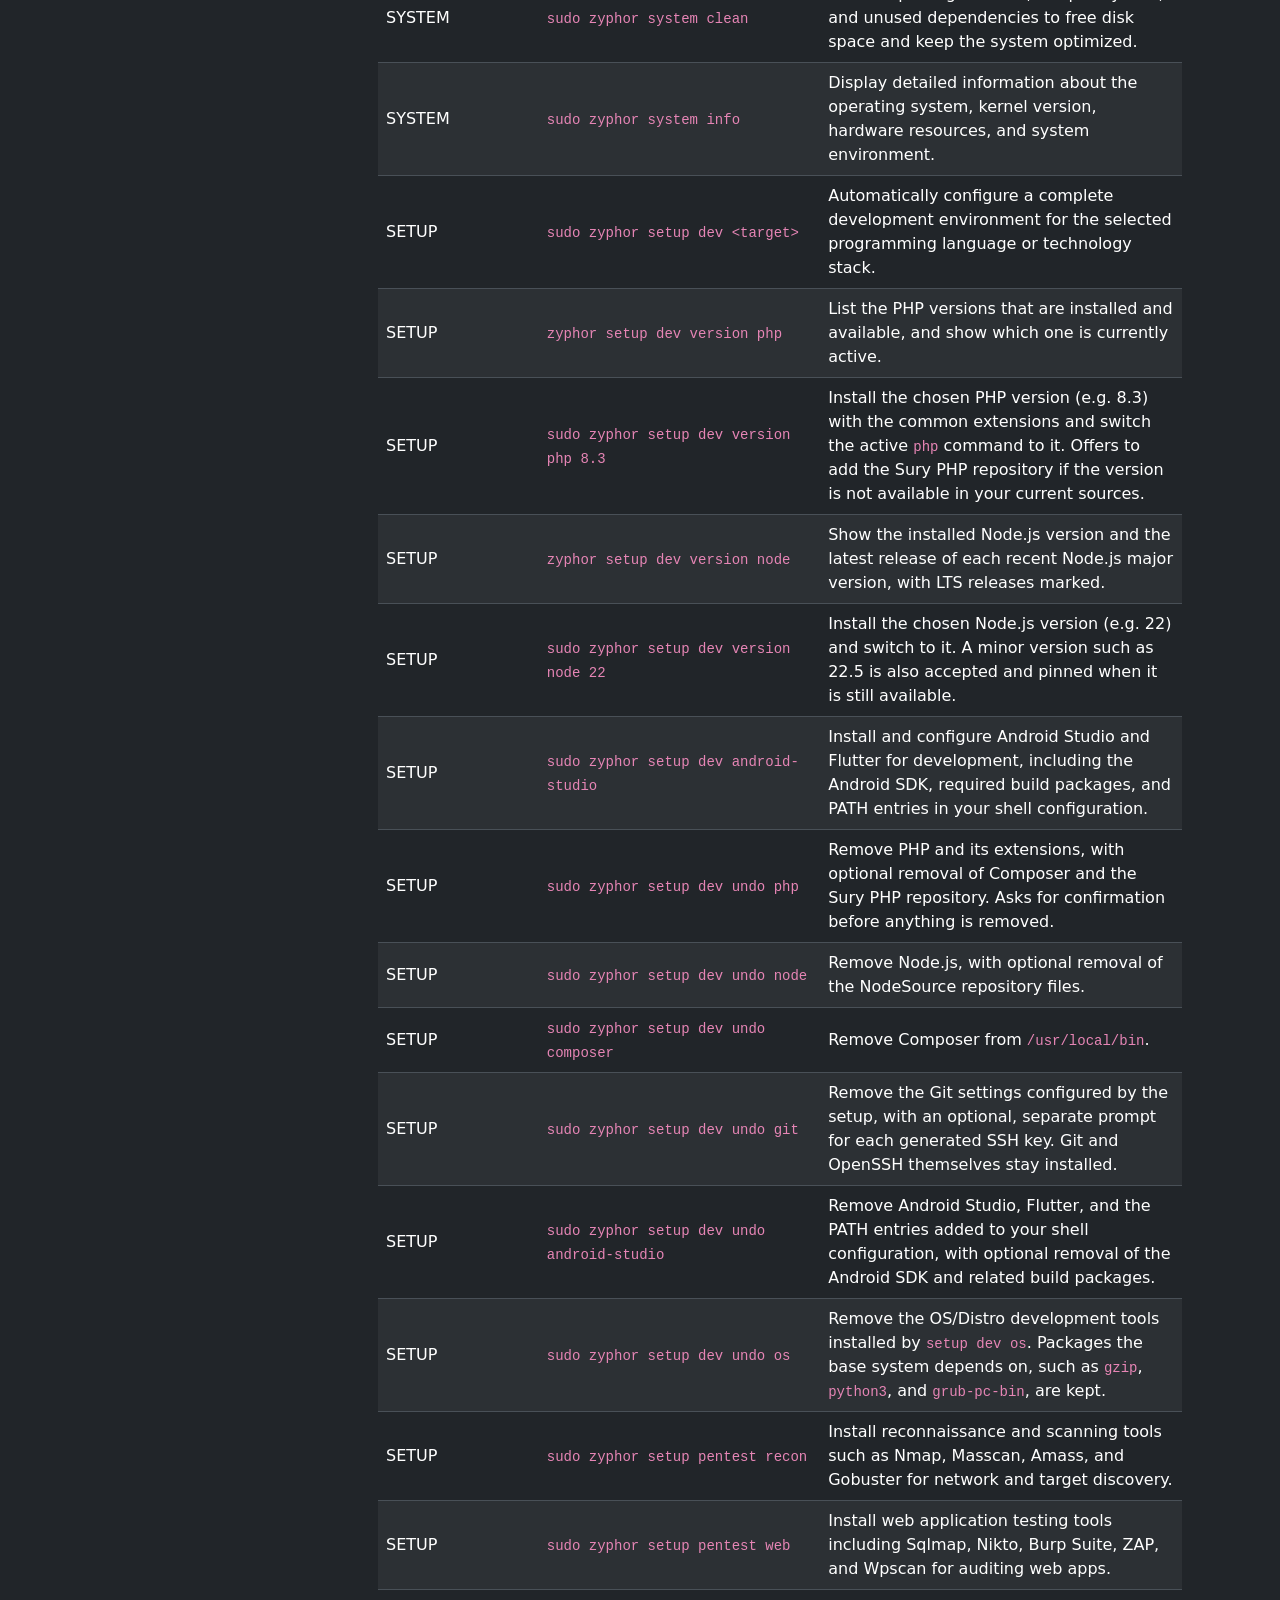
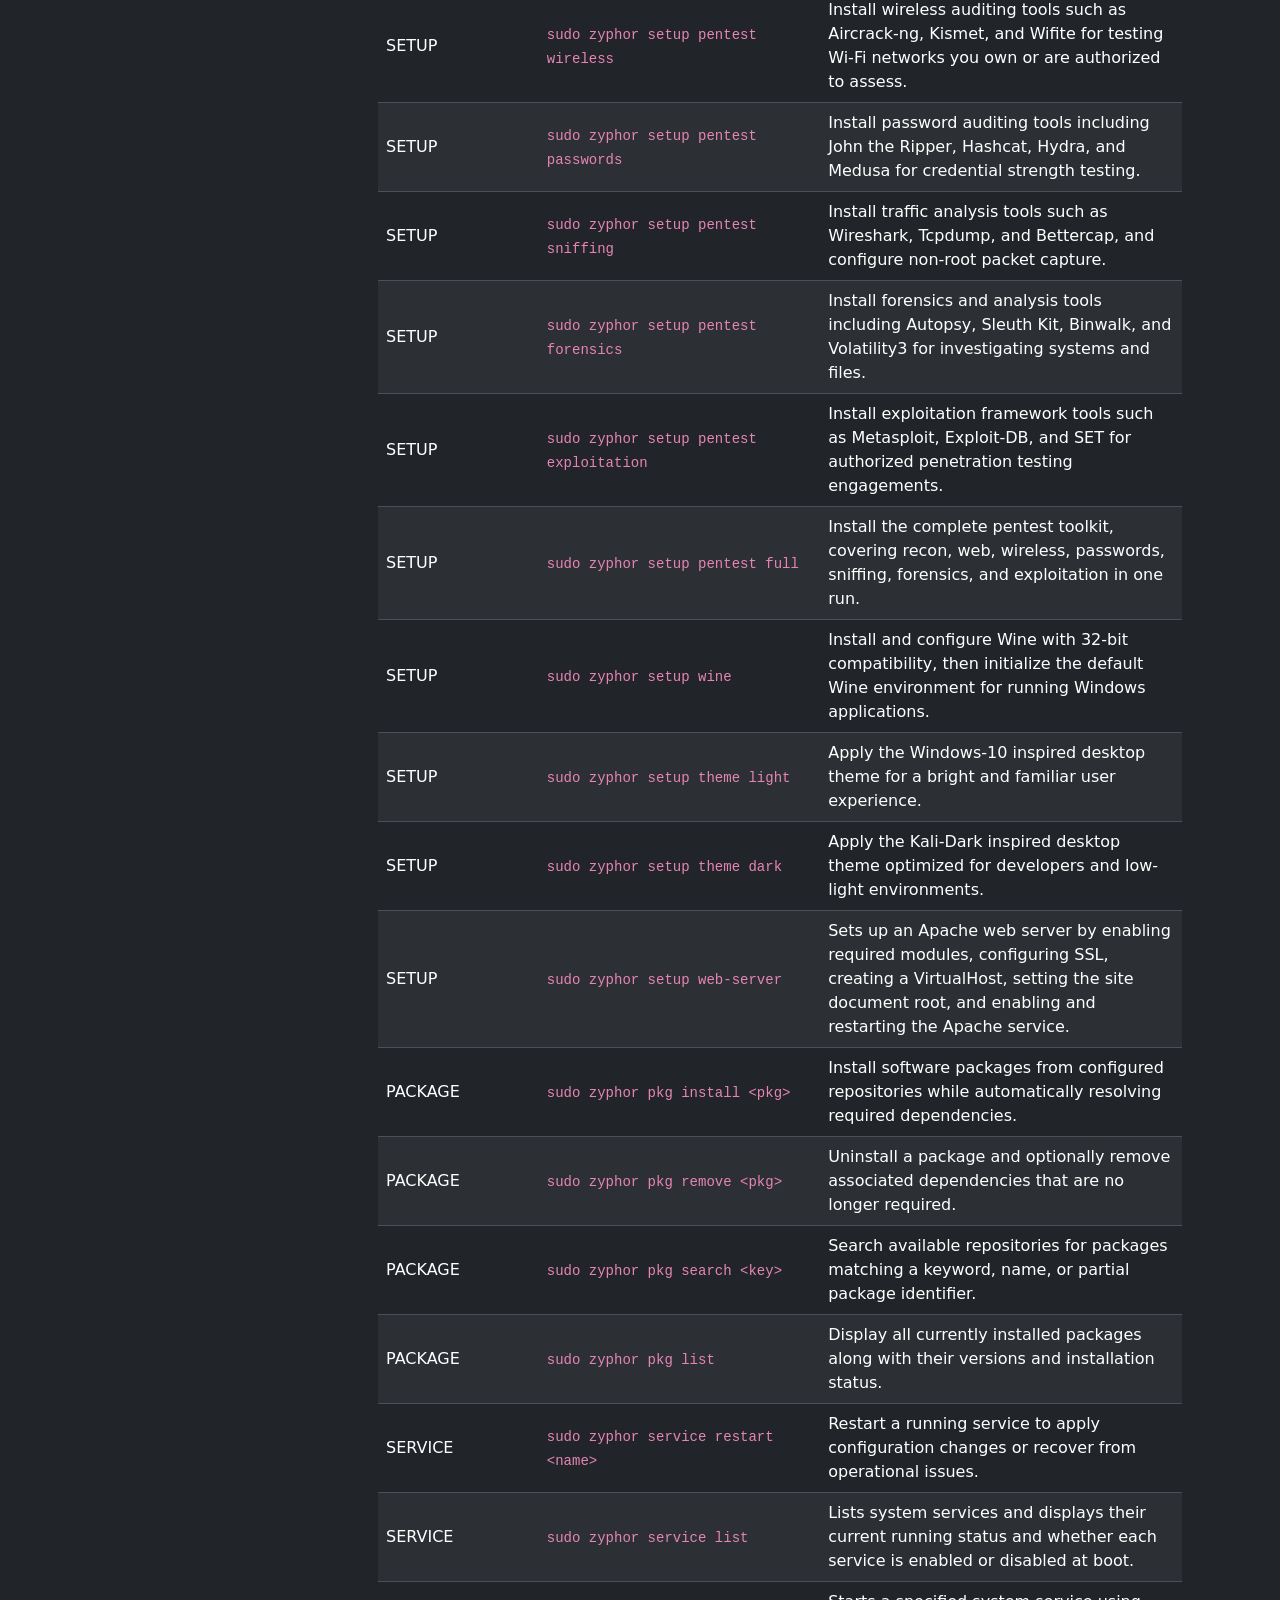
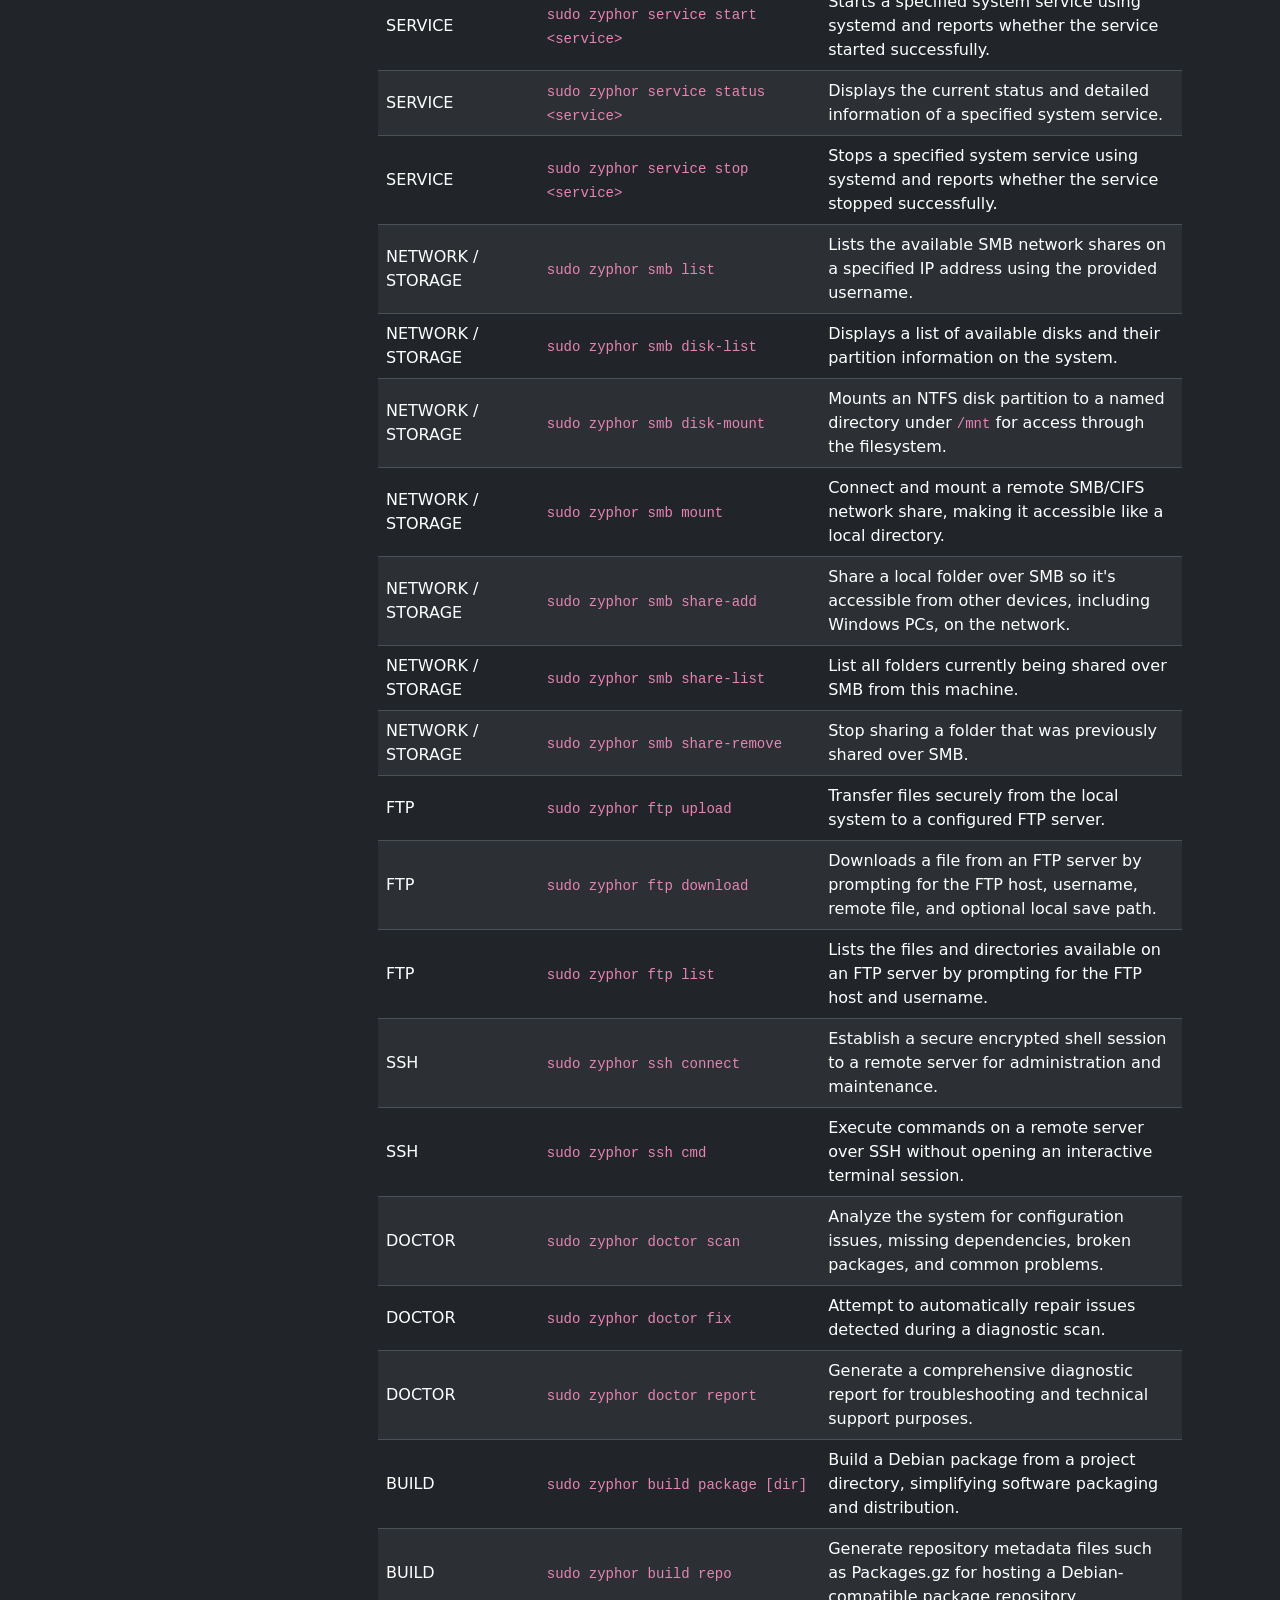
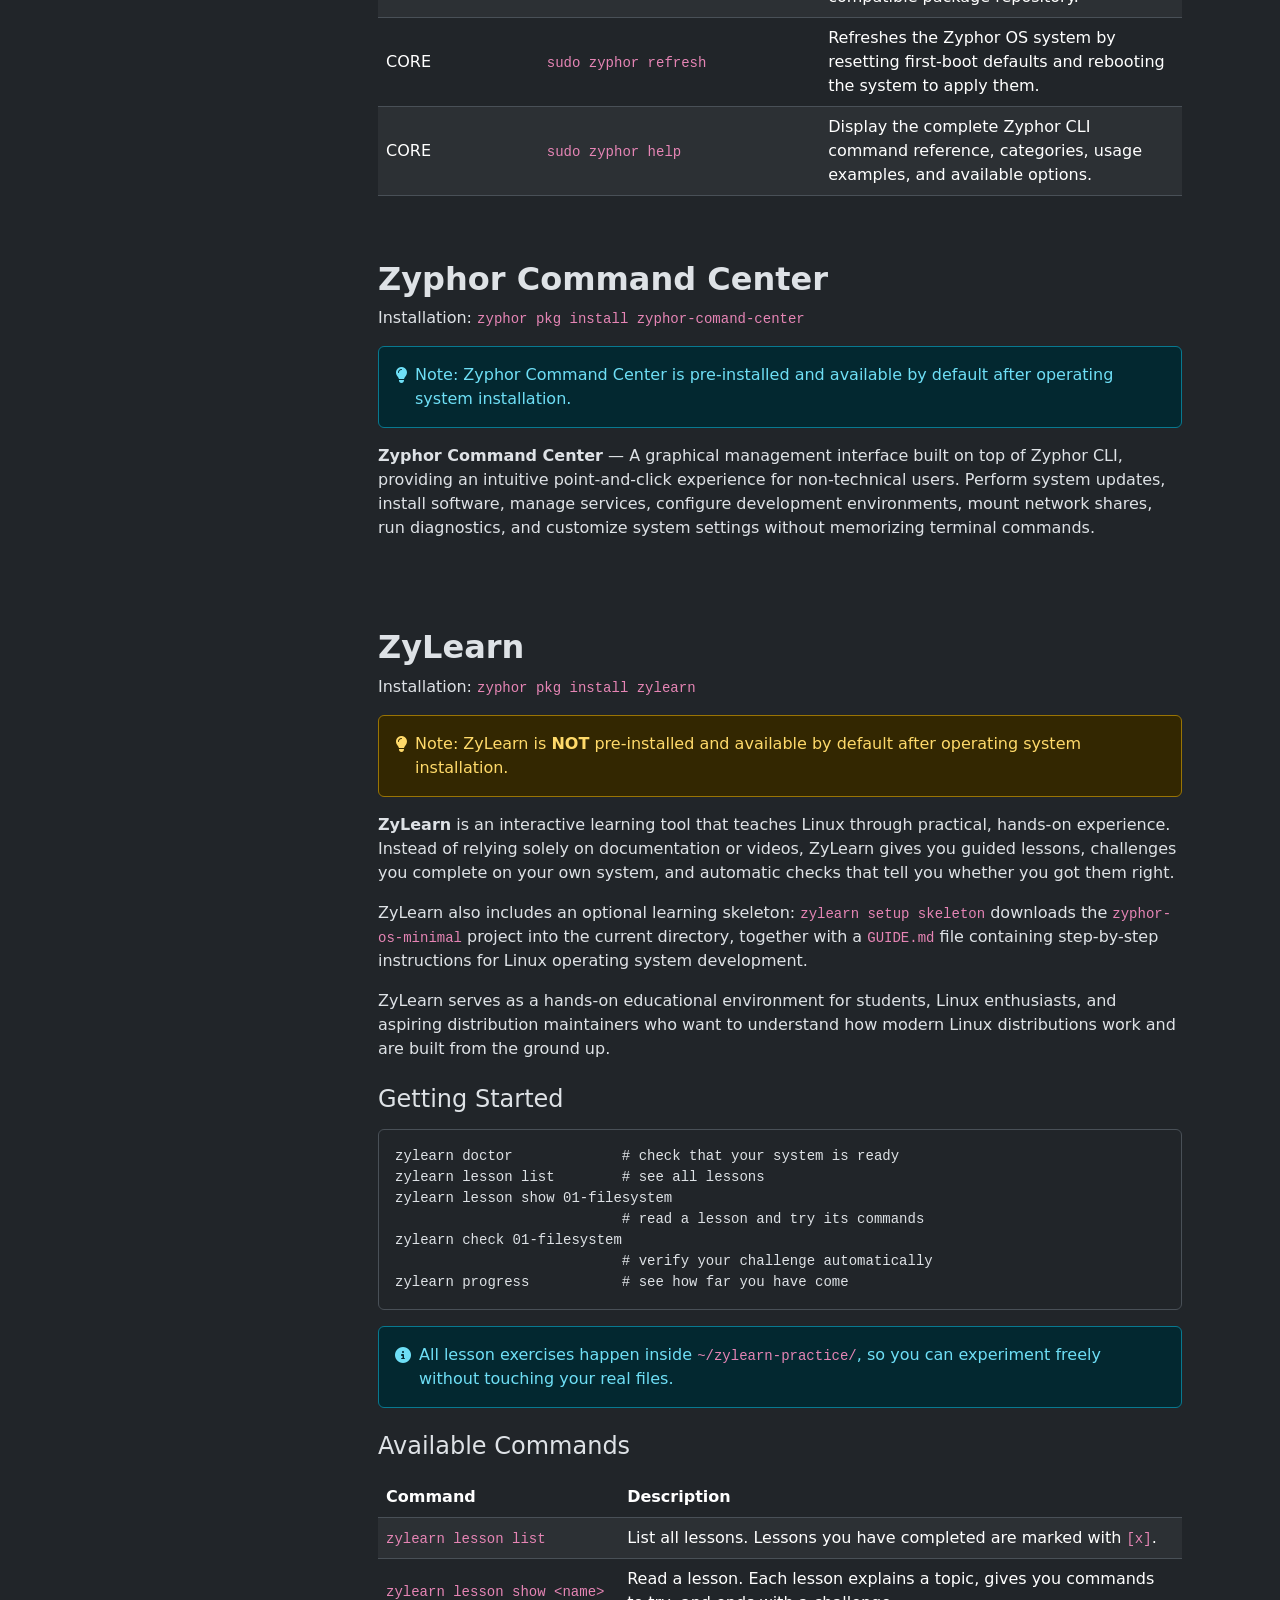
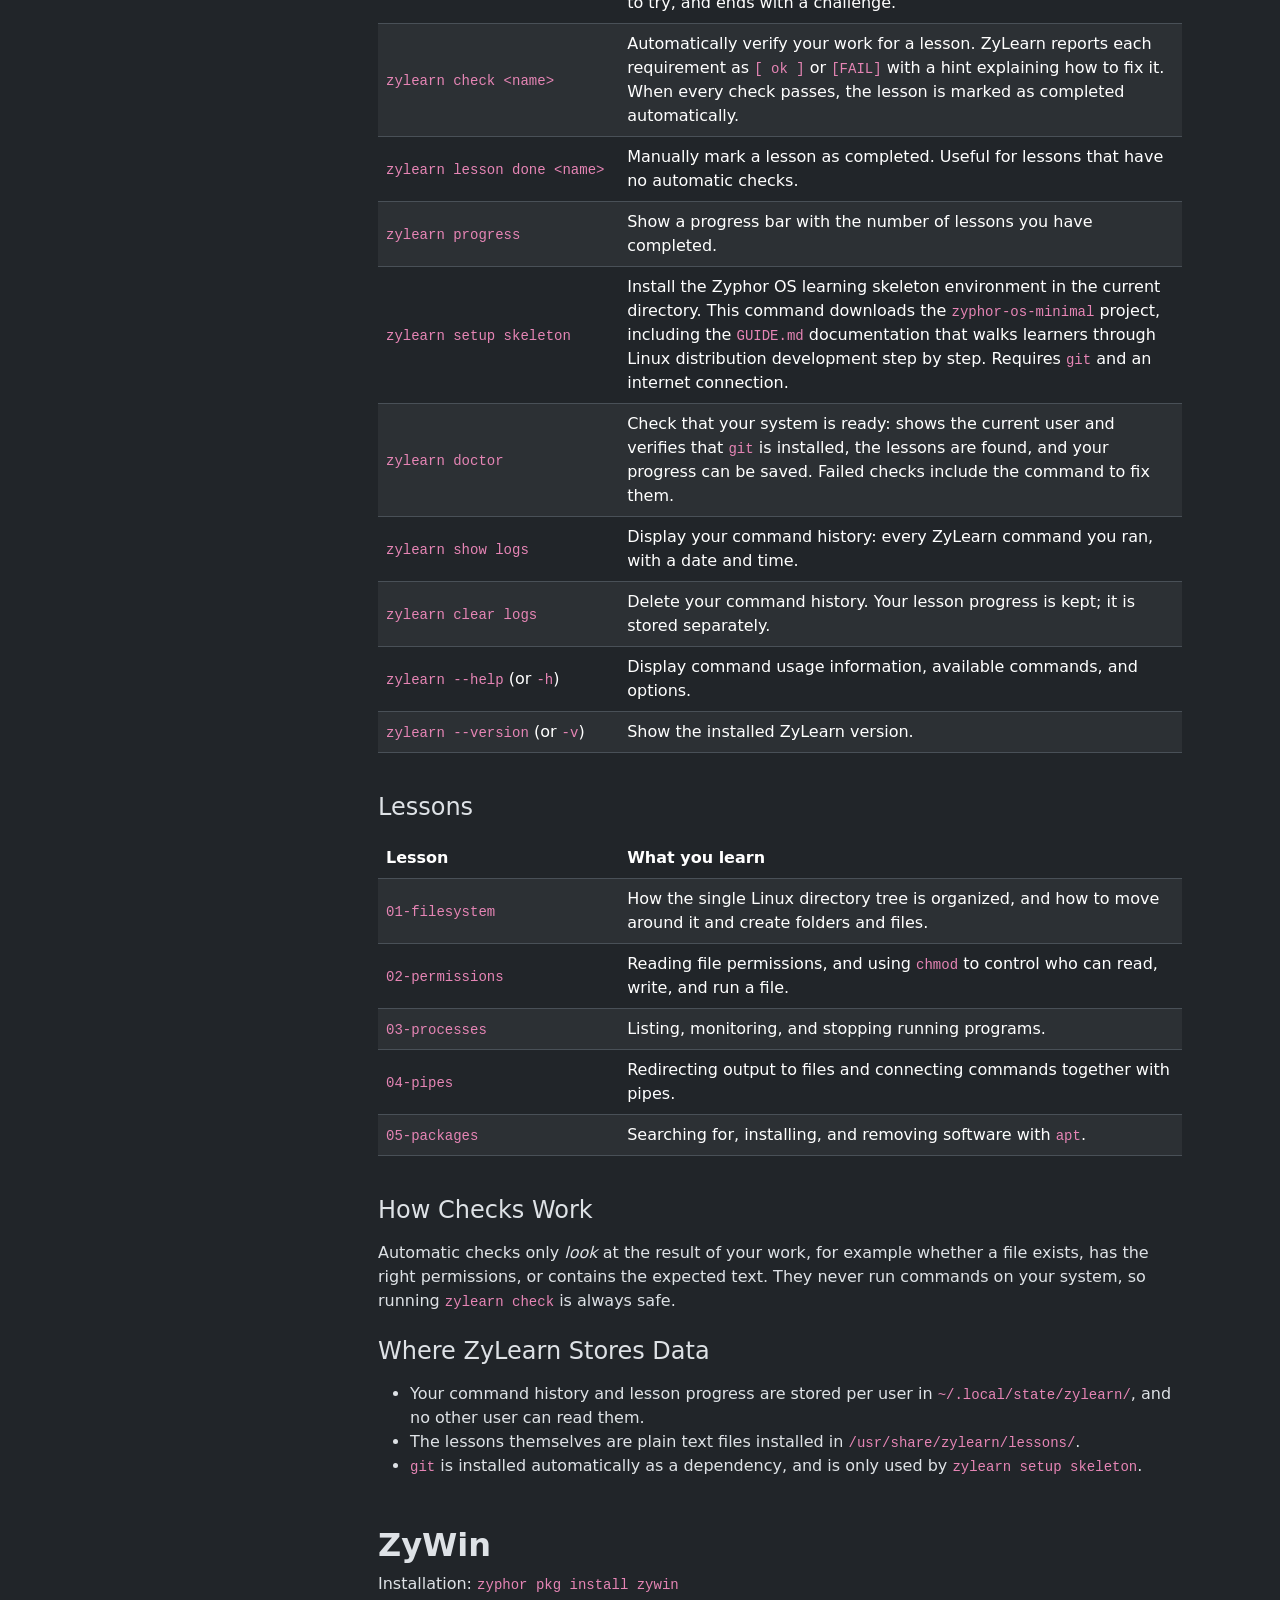
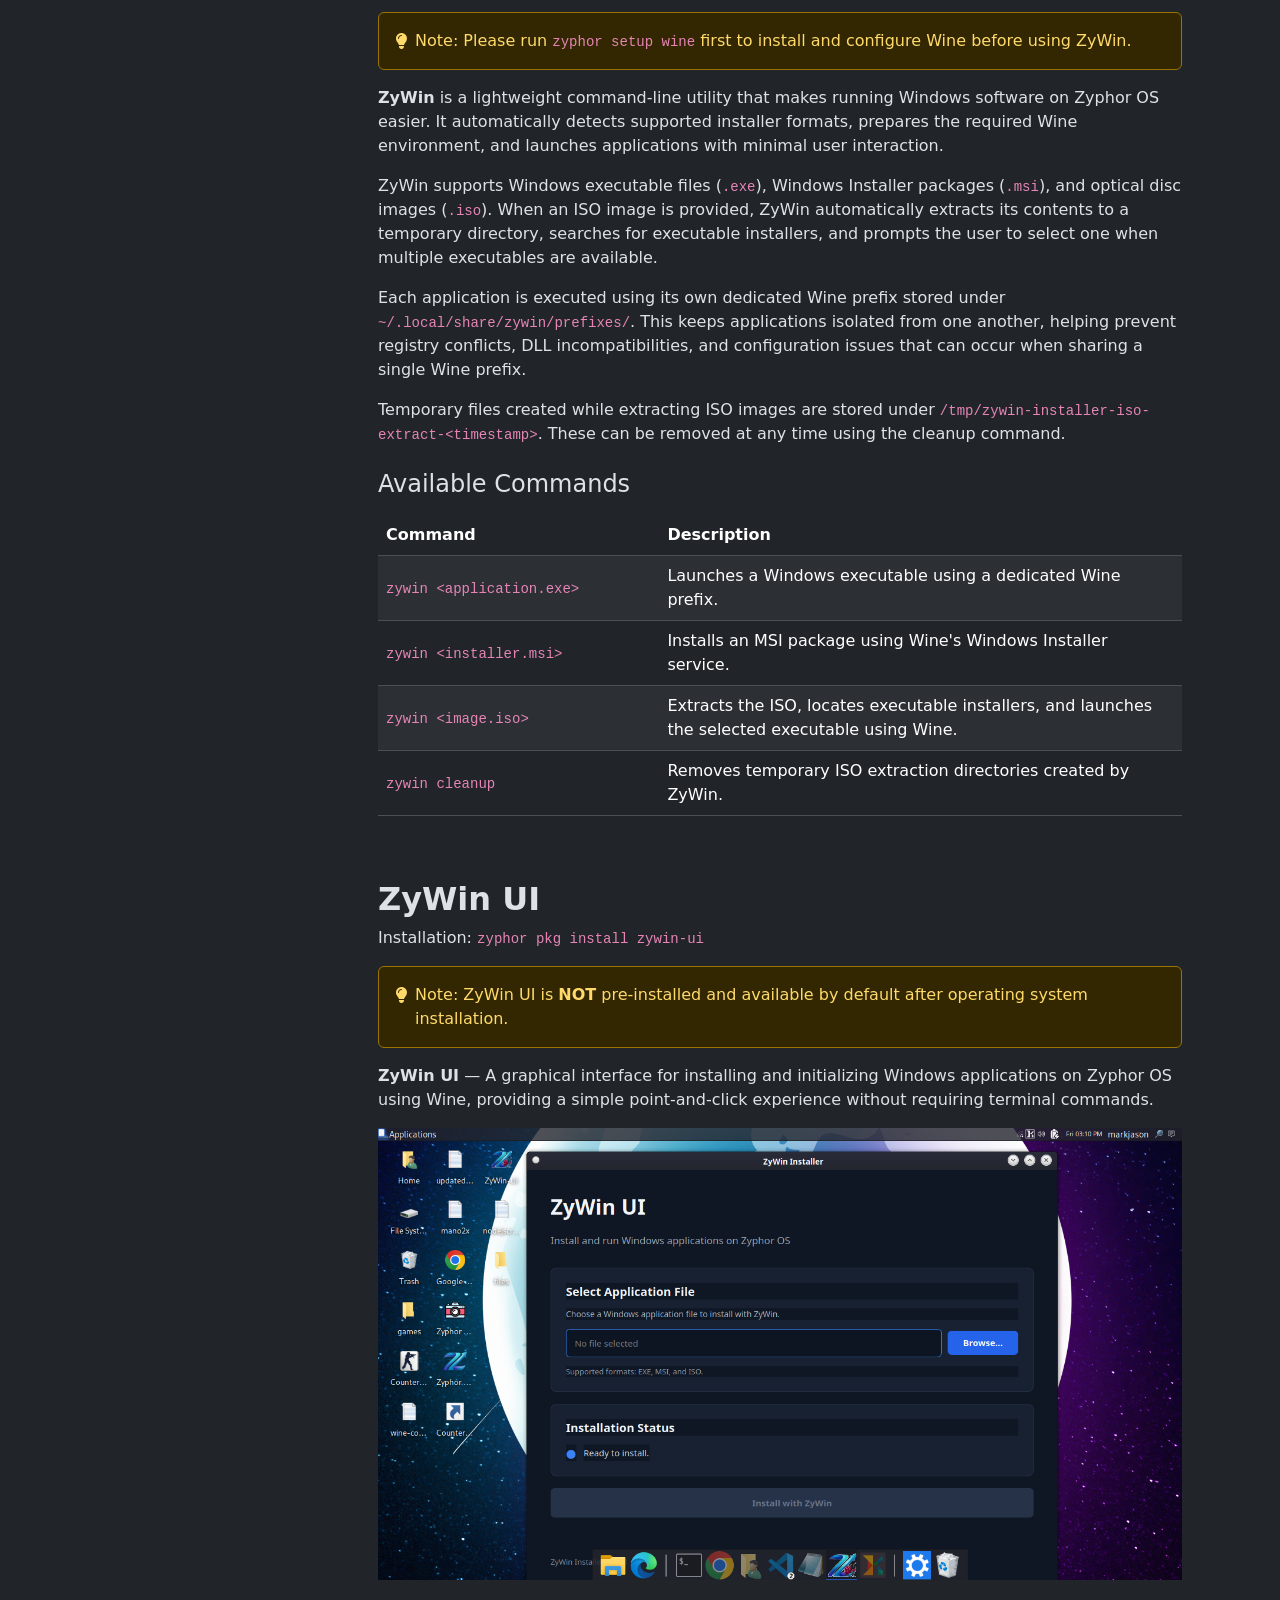
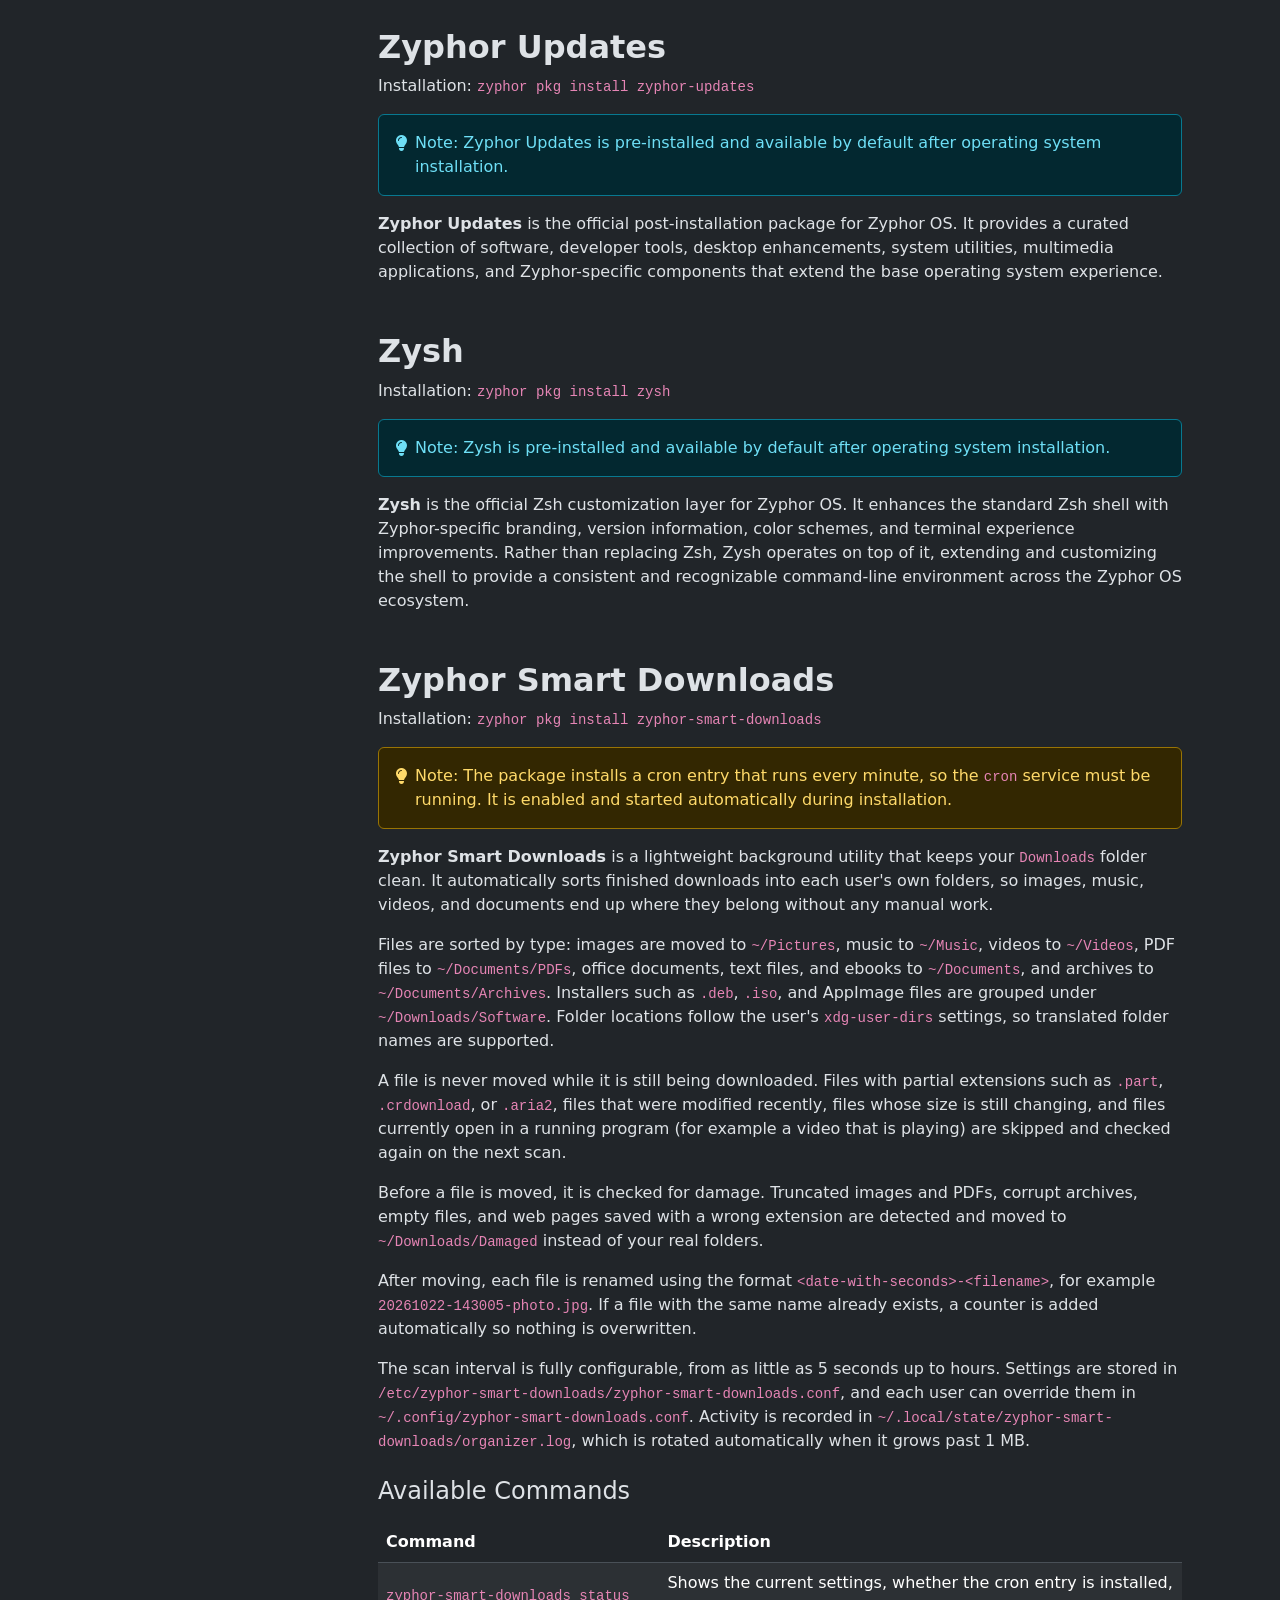
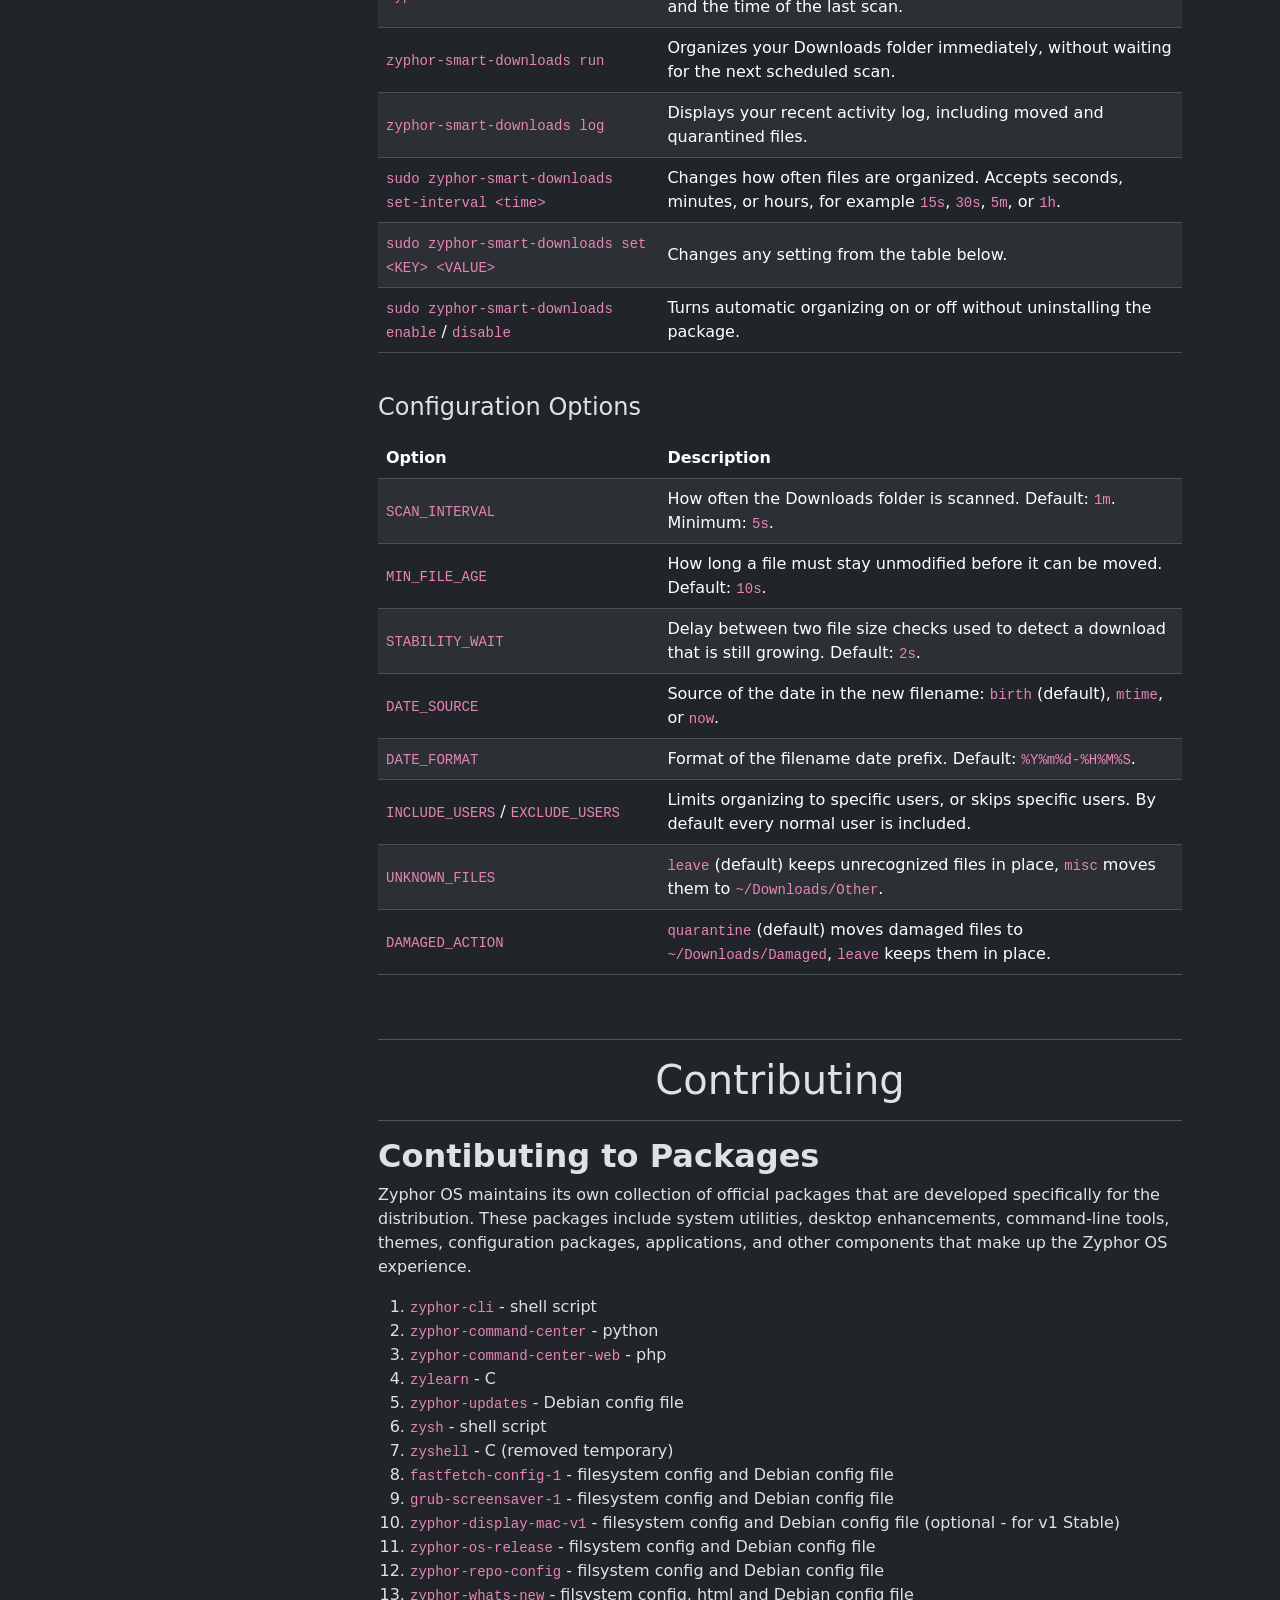
==== commit e25d2b9a: "chore: remove download stats on the docs page" ====
--- a/docs.html
+++ b/docs.html
@@ -216,115 +216,9 @@
 
     <!-- installation -->
     <section id="installation" class="py-5">
-            
         <h1 class="fw-bold">Installation</h1>
-            <div class="row g-4">
-
-                <!-- Project 1 -->
-                <div class="col-lg-6 col-md-6 col-sm-12">
-                    <div class="card h-100 bg-dark text-light border-secondary shadow-lg"
-                        style="border-radius: 16px;">
-
-                        <div class="card-body p-4 text-center">
-
-                            <h3 class="fw-bold mb-3">
-                                Zyphor OS 1 Legacy (End Of Life)
-                            </h3>
-
-                            <div class="my-4">
-                                <div class="fs-2 fw-bold text-white"
-                                    id="downloads-project-1">
-                                    ...
-                                </div>
-
-                                <small class="text-white-50">
-                                    SourceForge Downloads
-                                </small>
-                            </div>
-
-                            <a href="https://sourceforge.net/projects/zyphor-os-1-legacy"
-                            class="btn btn-primary"
-                            target="_blank"
-                            rel="noopener noreferrer">
-                                <i class="bi bi-download me-2"></i>
-                                Download
-                            </a>
-
-                        </div>
-                    </div>
-                </div>
-
-
-                <!-- Project 2 -->
-                <div class="col-lg-6 col-md-6 col-sm-12">
-                    <div class="card h-100 bg-dark text-light border-secondary shadow-lg"
-                        style="border-radius: 16px;">
-
-                        <div class="card-body p-4 text-center">
-
-                            <h3 class="fw-bold mb-3">
-                                Zyphor OS 2 "Ada Lovelace" LTS
-                            </h3>
-
-                            <div class="my-4">
-                                <div class="fs-2 fw-bold text-white"
-                                    id="downloads-project-2">
-                                    ...
-                                </div>
-
-                                <small class="text-white-50">
-                                    SourceForge Downloads
-                                </small>
-                            </div>
-
-                            <a href="https://sourceforge.net/projects/zyphor-os-2-ada-lovelace/"
-                            class="btn btn-primary"
-                            target="_blank"
-                            rel="noopener noreferrer">
-                                <i class="bi bi-download me-2"></i>
-                                Download
-                            </a>
-
-                        </div>
-                    </div>
-                </div>
-
-
-                <!-- Project 3 -->
-                <div class="col-lg-6 col-md-6 col-sm-12">
-                    <div class="card h-100 bg-dark text-light border-secondary shadow-lg"
-                        style="border-radius: 16px;">
-
-                        <div class="card-body p-4 text-center">
-
-                            <h3 class="fw-bold mb-3">
-                                Zyphor OS 3 "Bethany" LTS
-                            </h3>
-
-                            <div class="my-4">
-                                <div class="fs-2 fw-bold text-white"
-                                    id="downloads-project-3">
-                                    ...
-                                </div>
-
-                                <small class="text-white-50">
-                                    SourceForge Downloads
-                                </small>
-                            </div>
-
-                            <a href="https://sourceforge.net/projects/zyphor-os-3-bethany-lts/"
-                            class="btn btn-primary"
-                            target="_blank"
-                            rel="noopener noreferrer">
-                                <i class="bi bi-download me-2"></i>
-                                Download
-                            </a>
-
-                        </div>
-                    </div>
-                </div>
-
-            </div>
+
+        <p>Download the latest ISOs here: <a href="https://zyphor-os.github.io/#/download">Download Page</a></p>
     </section>
 
     <hr>
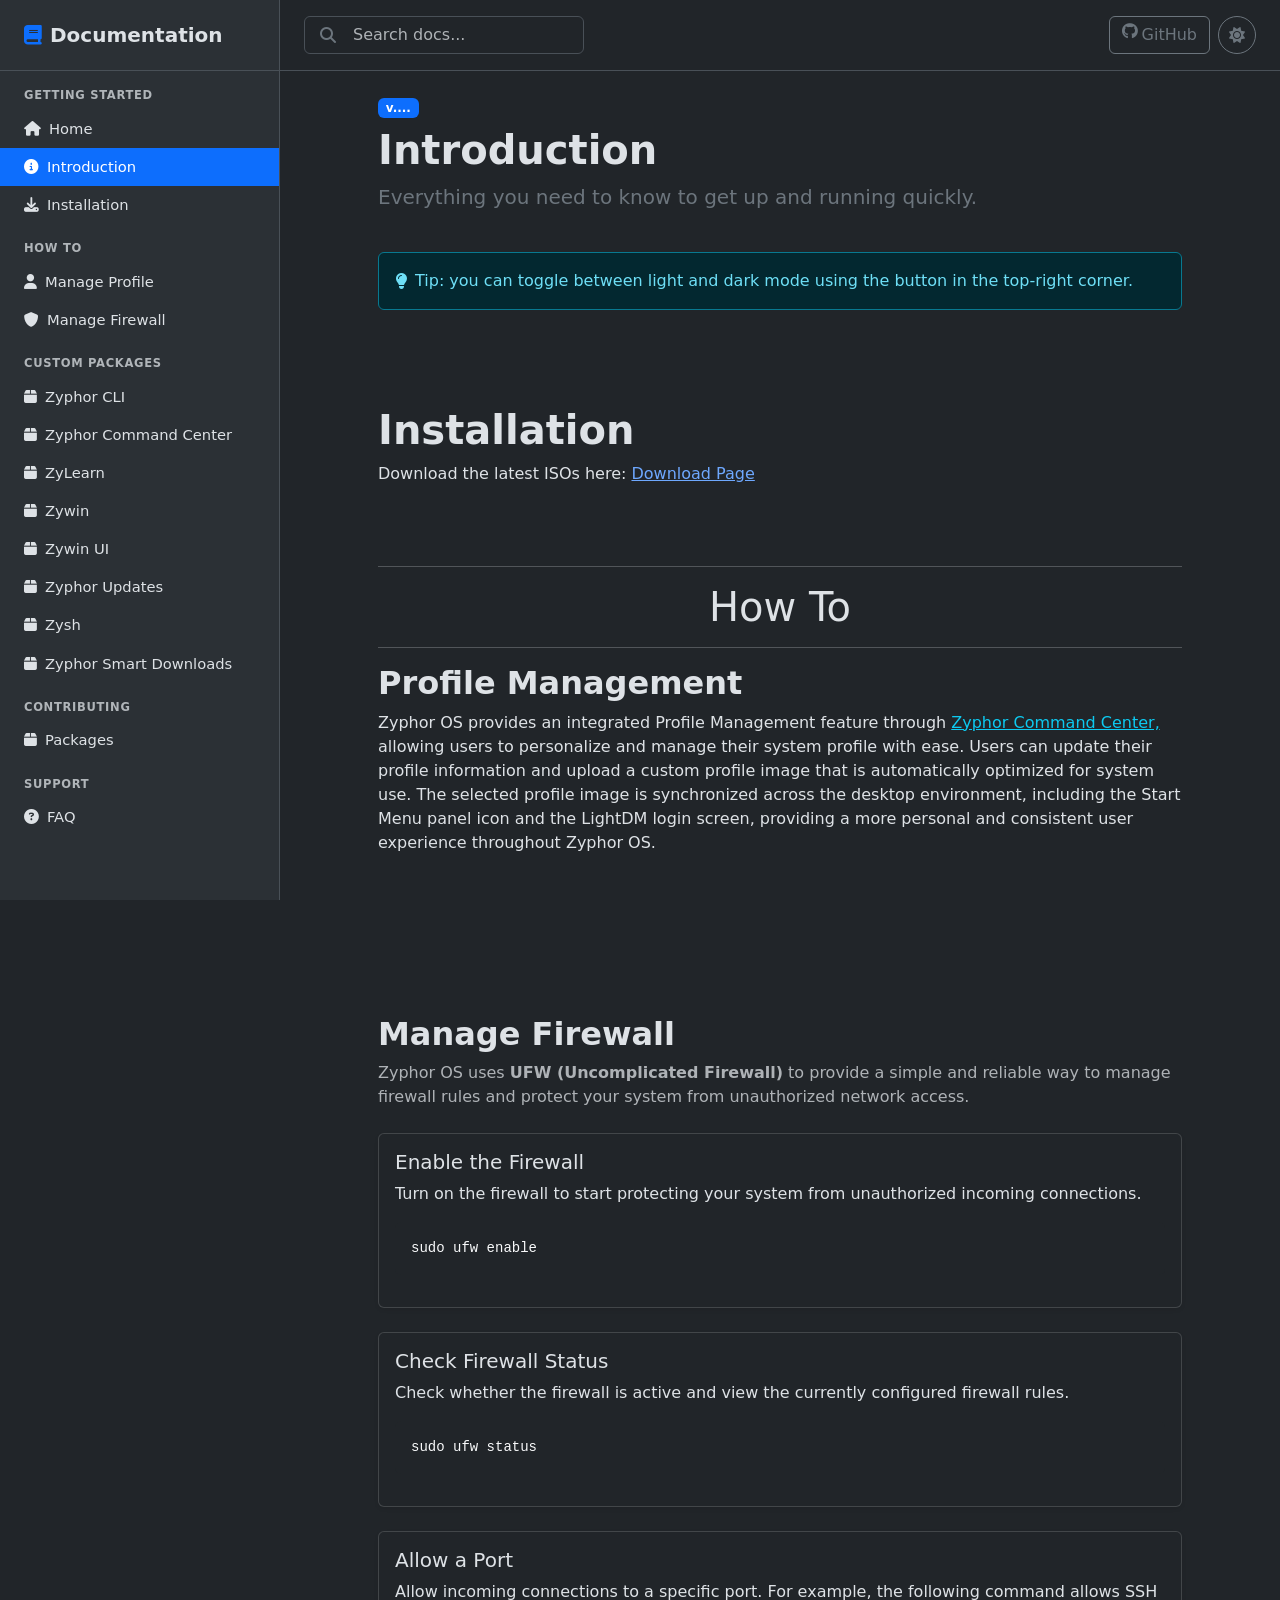
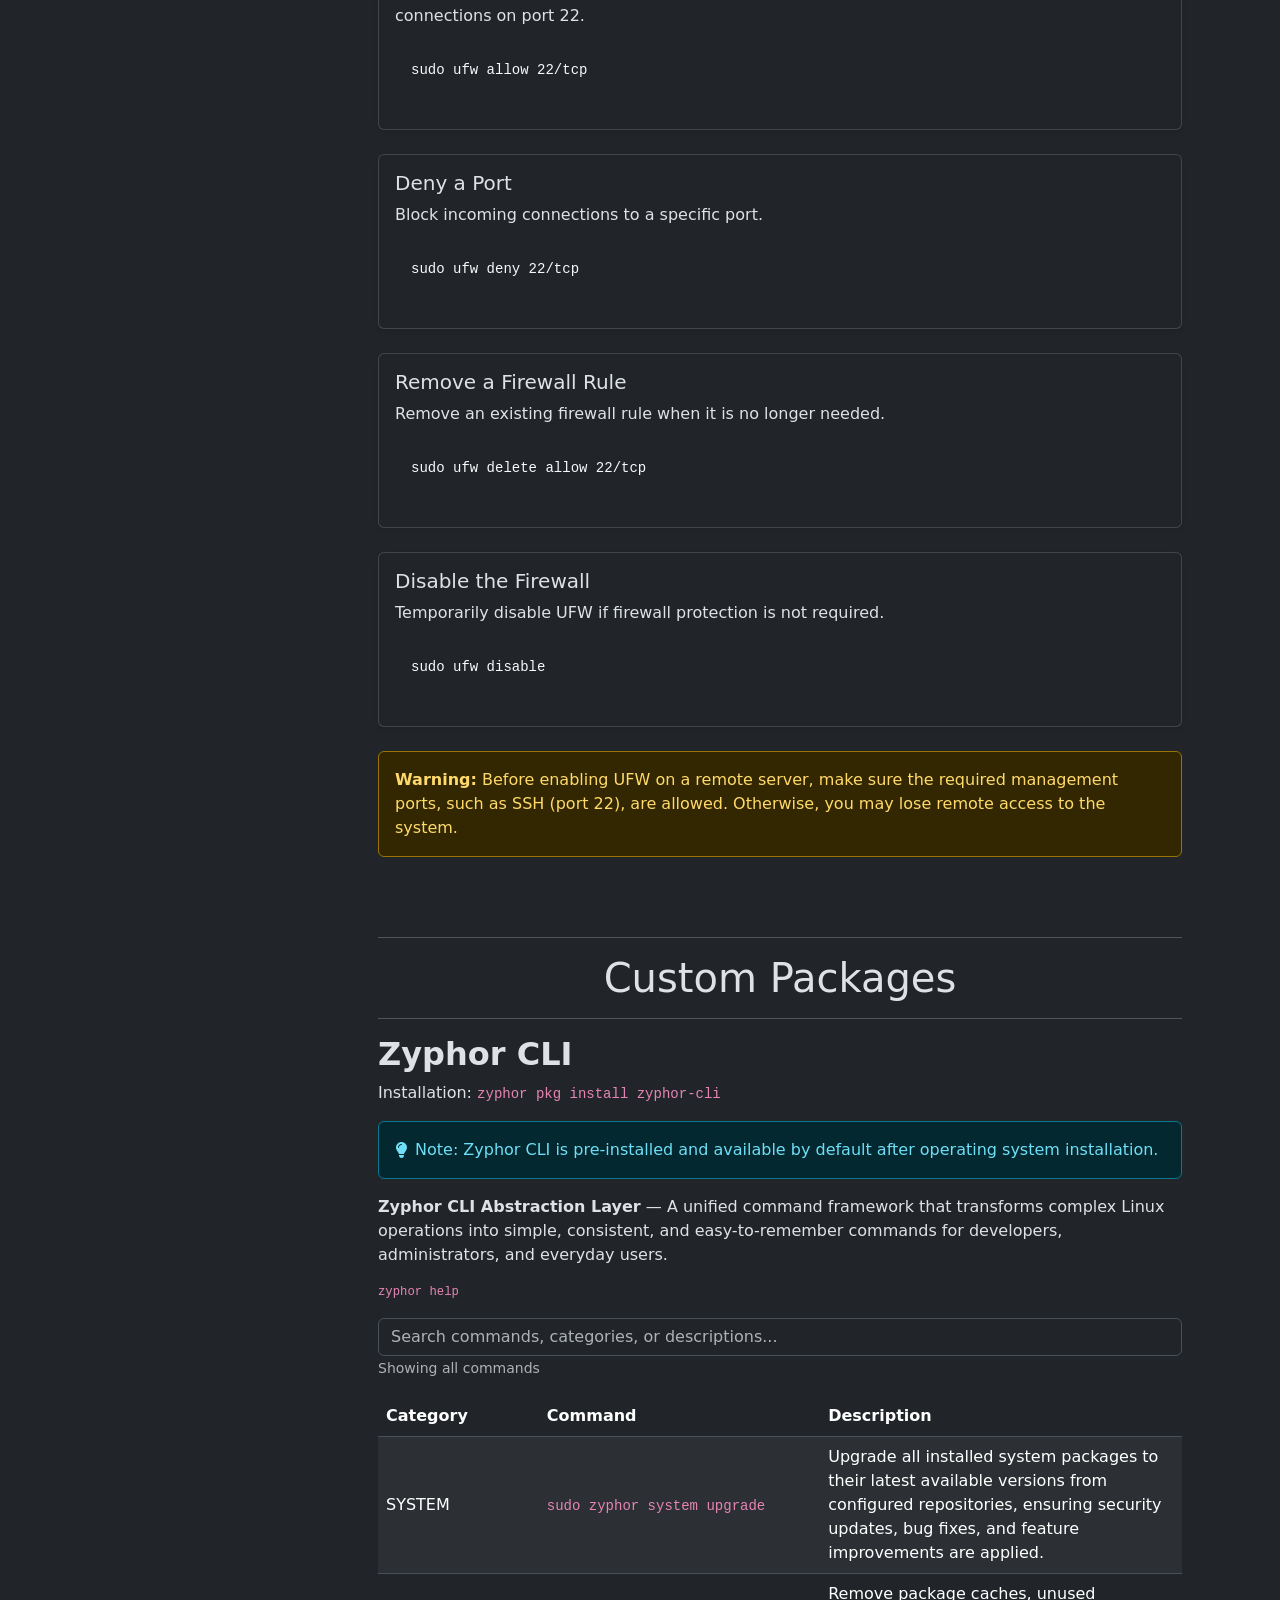
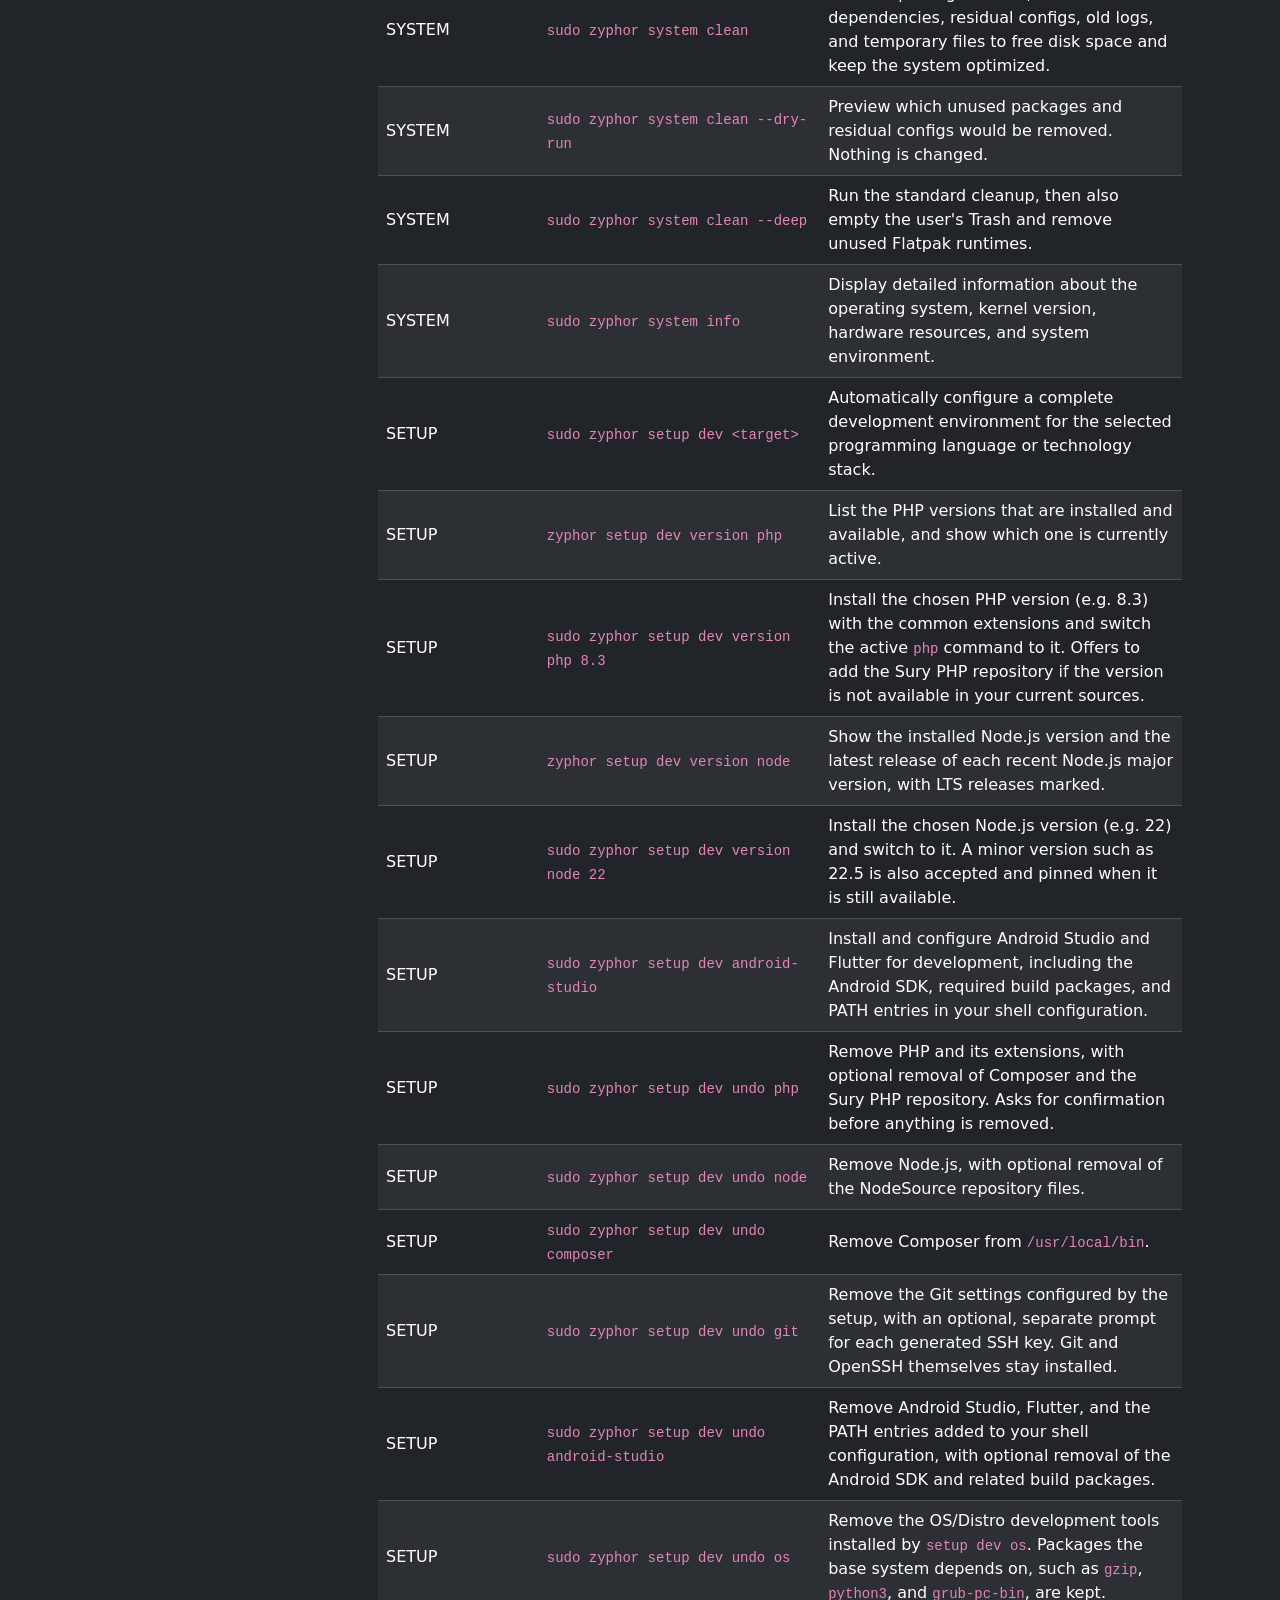
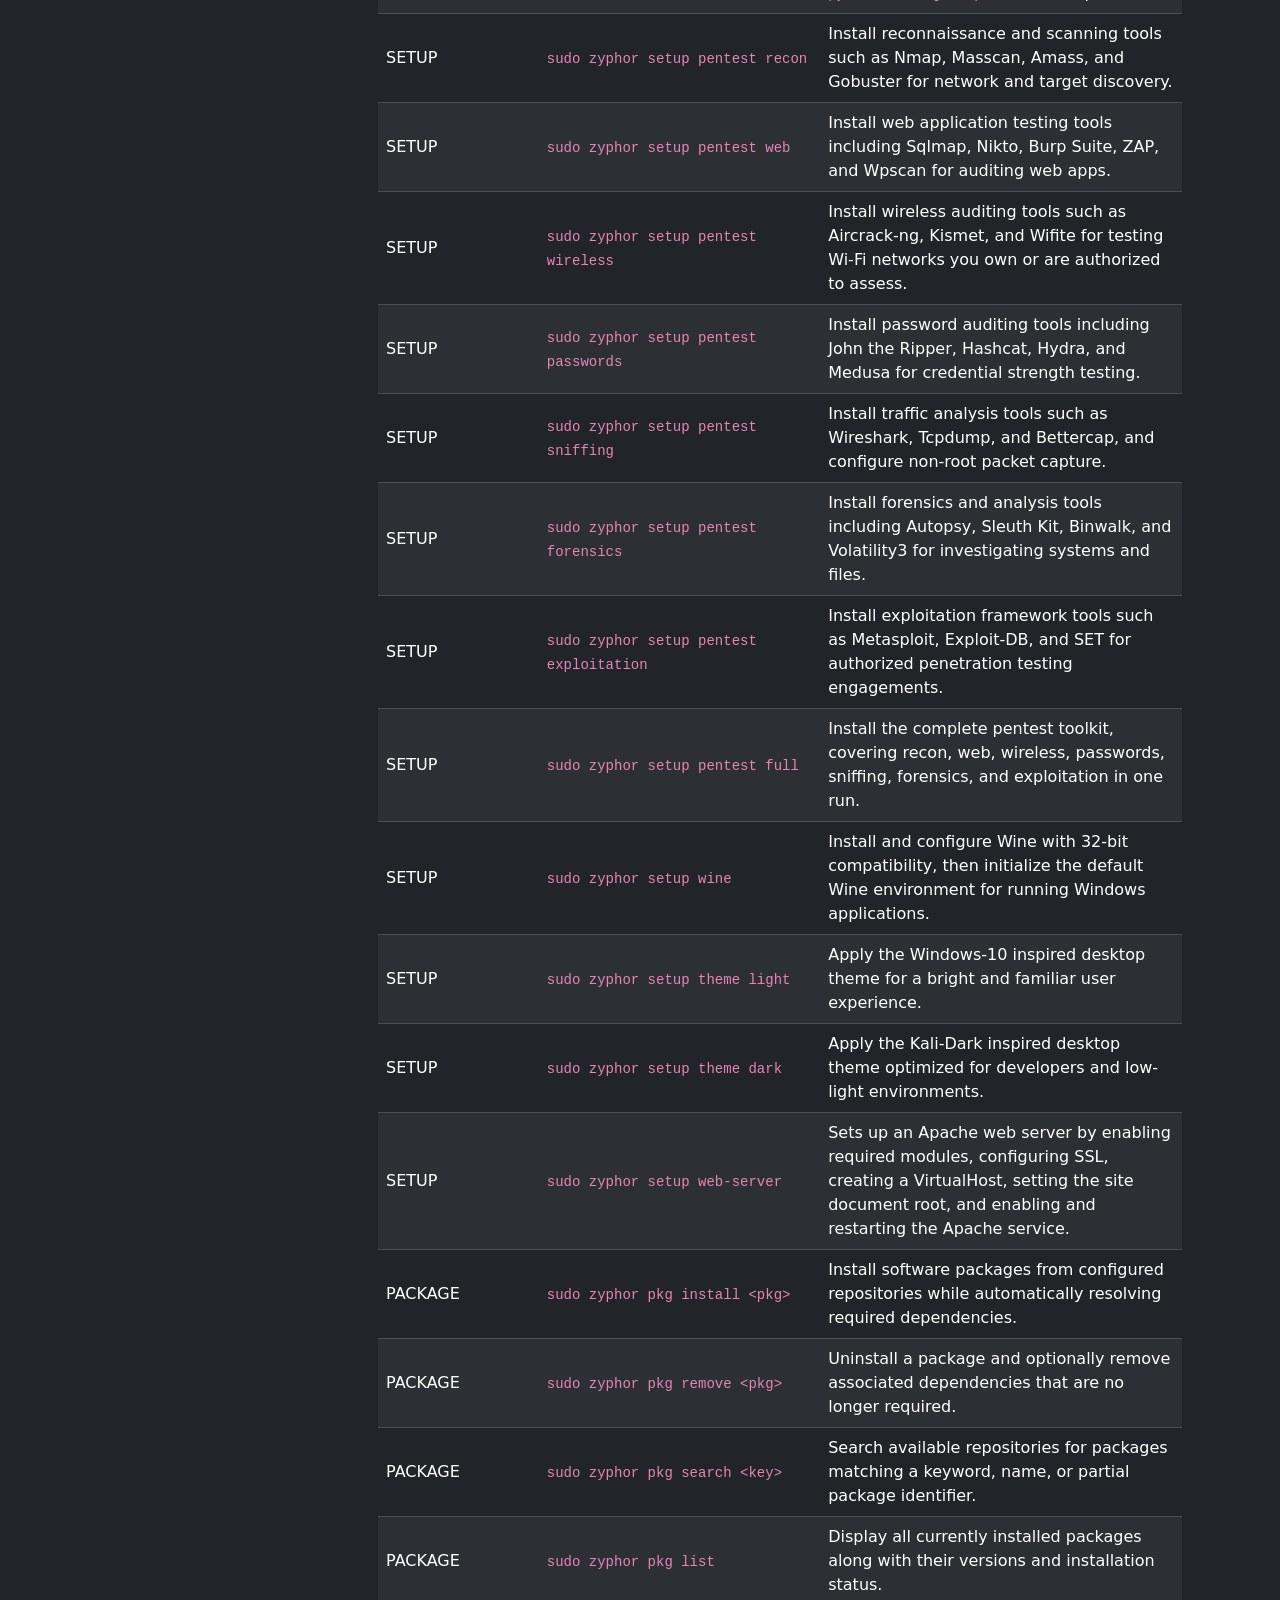
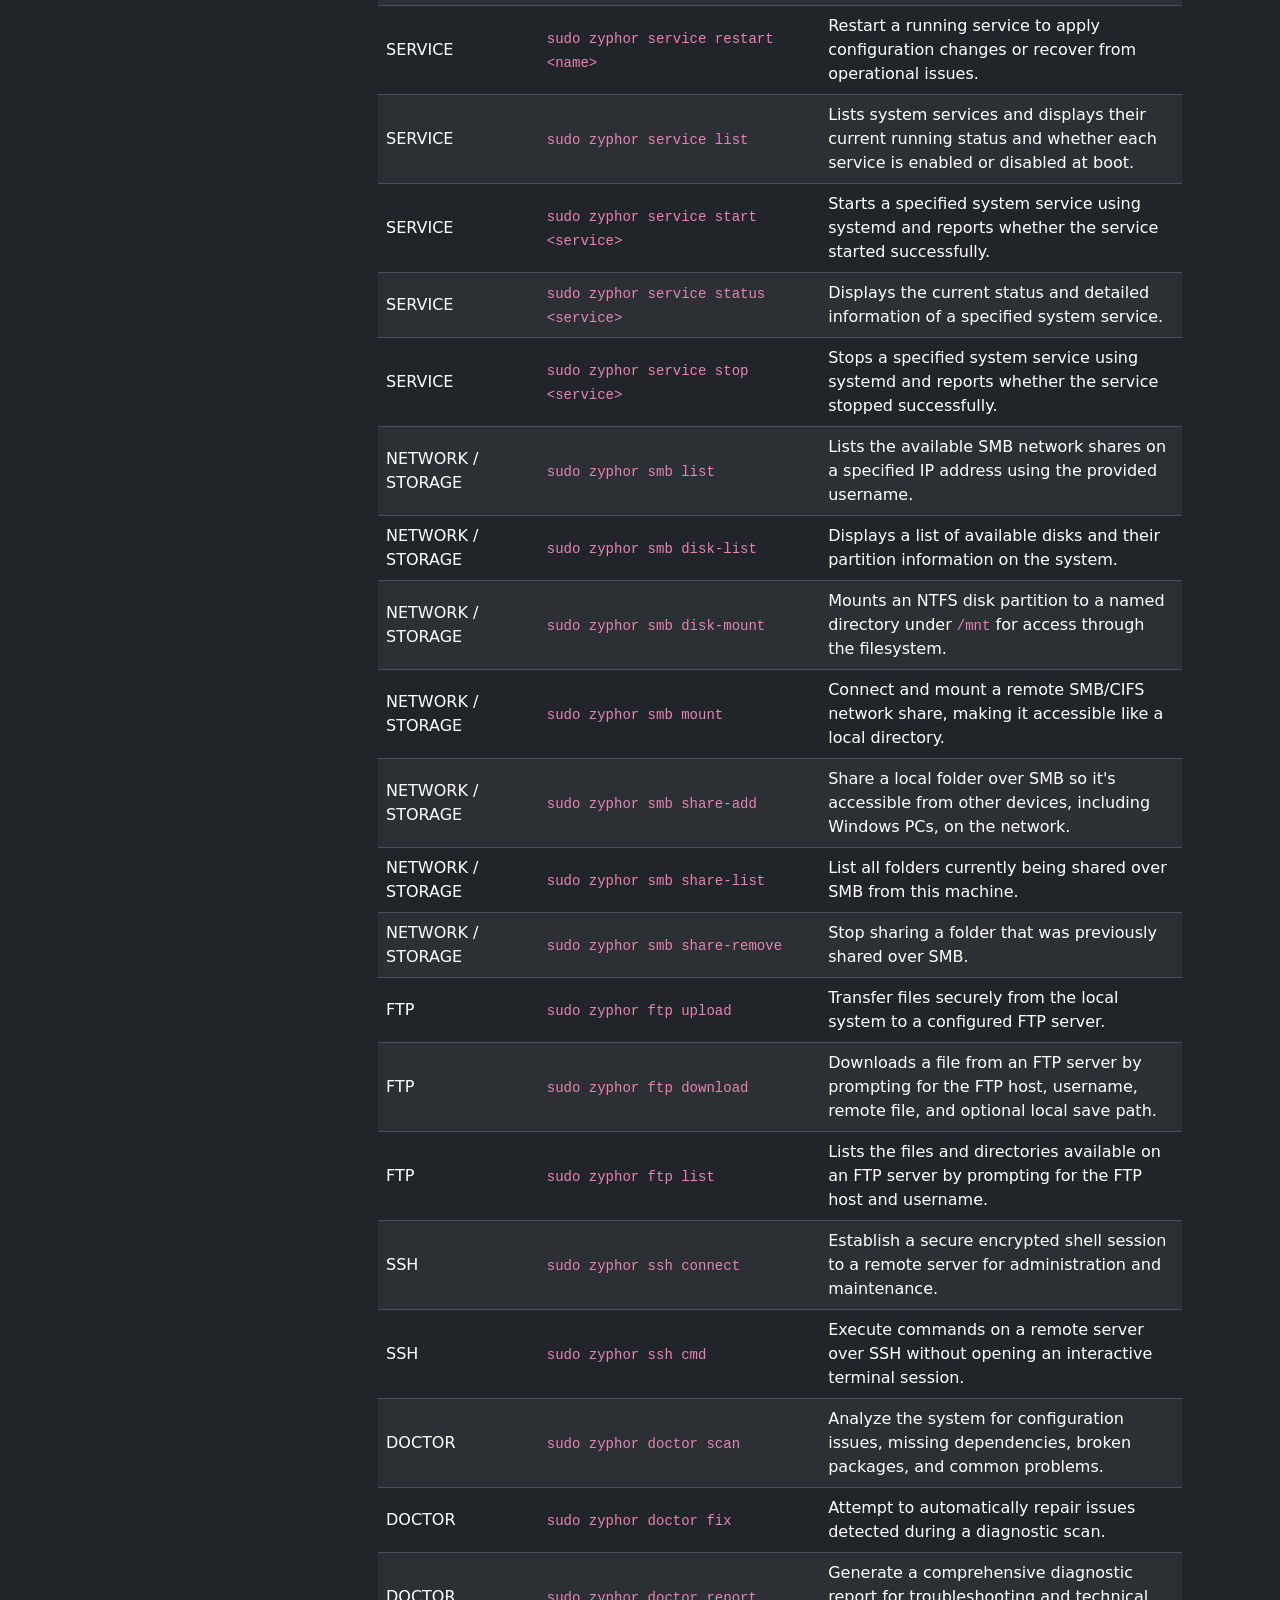
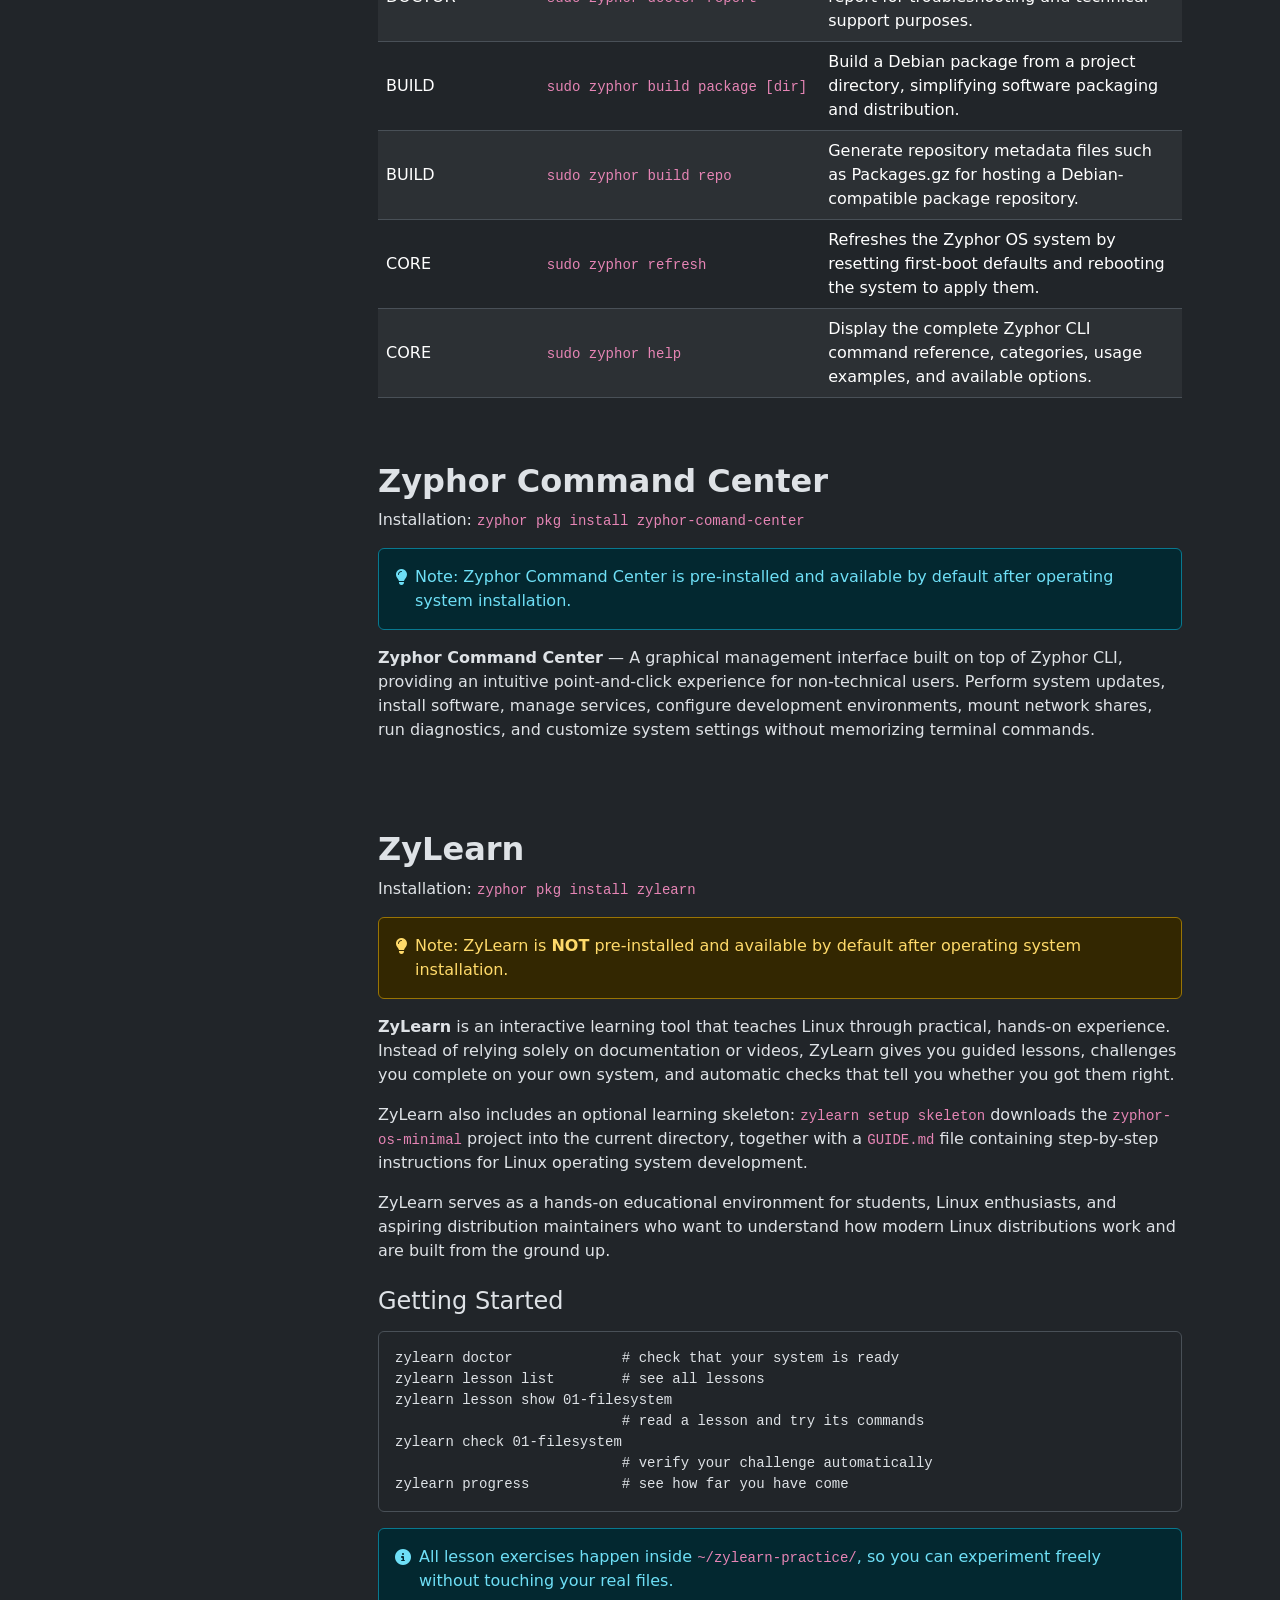
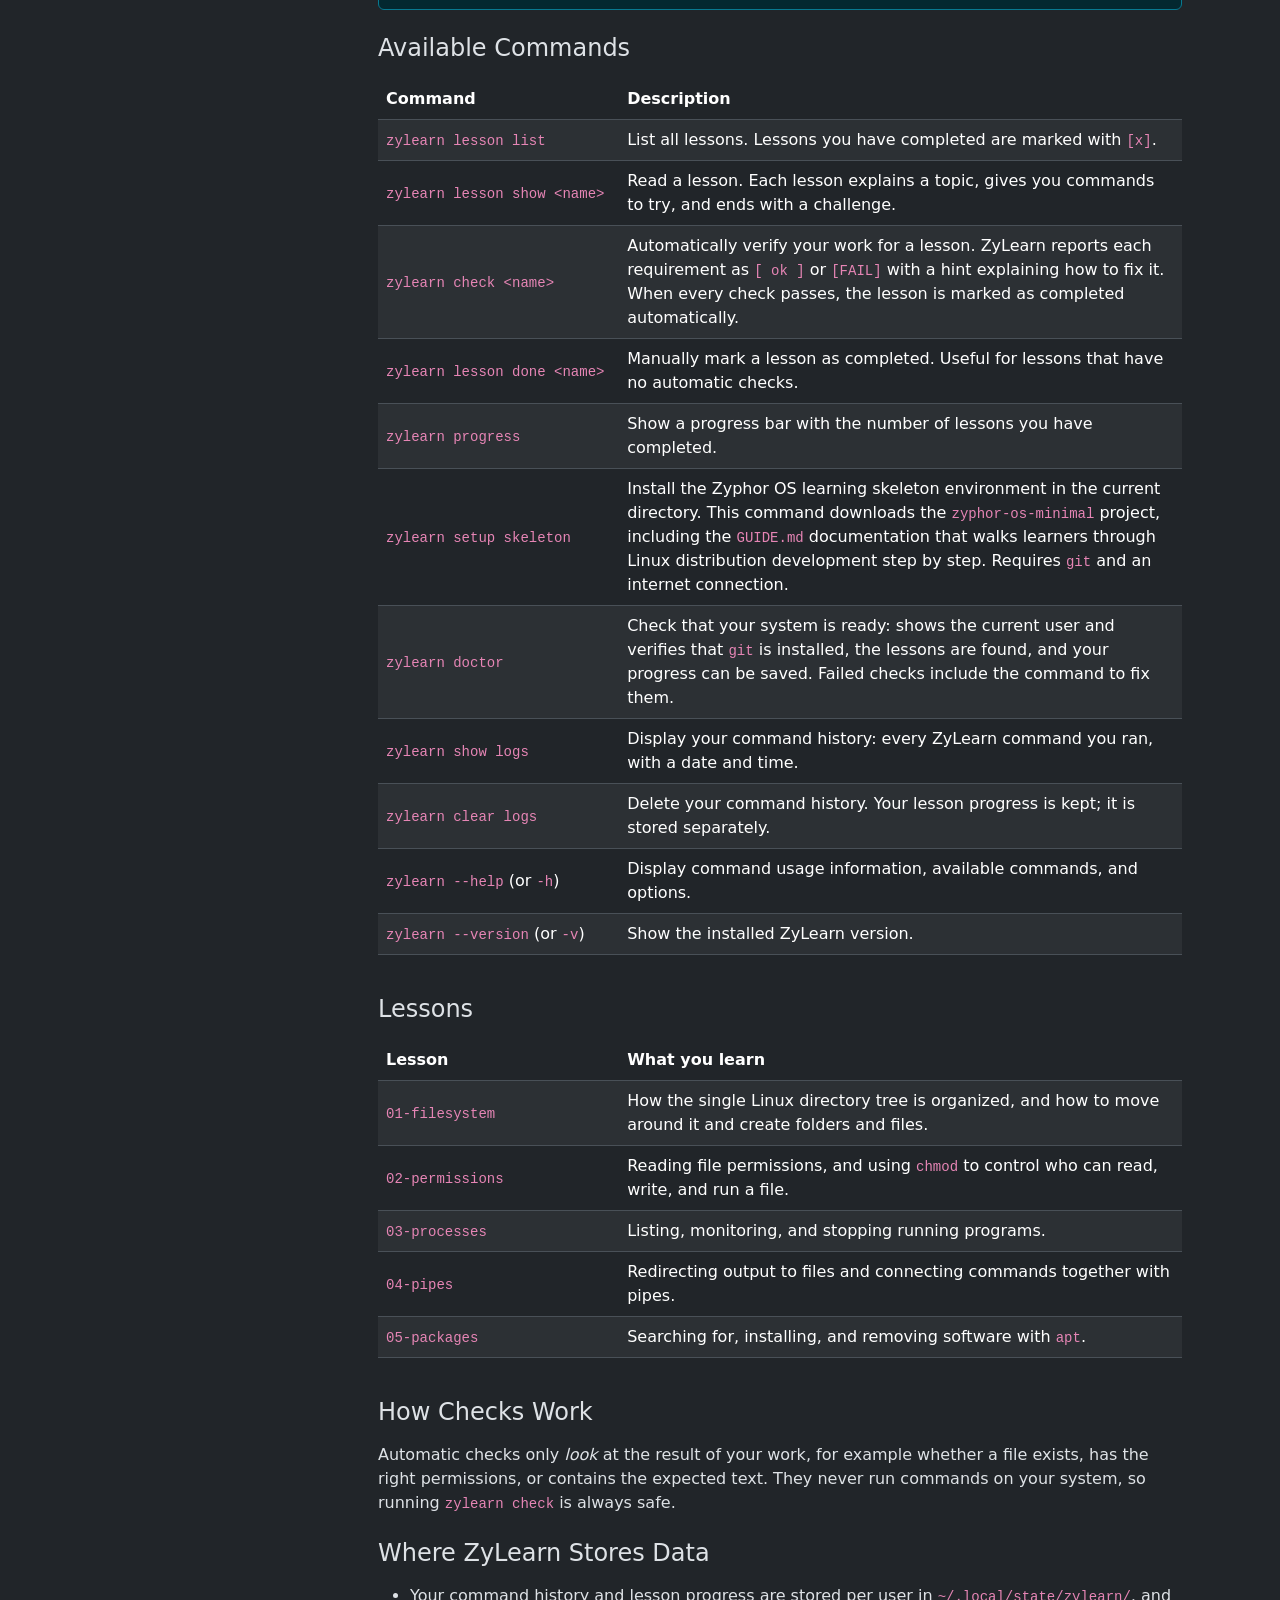
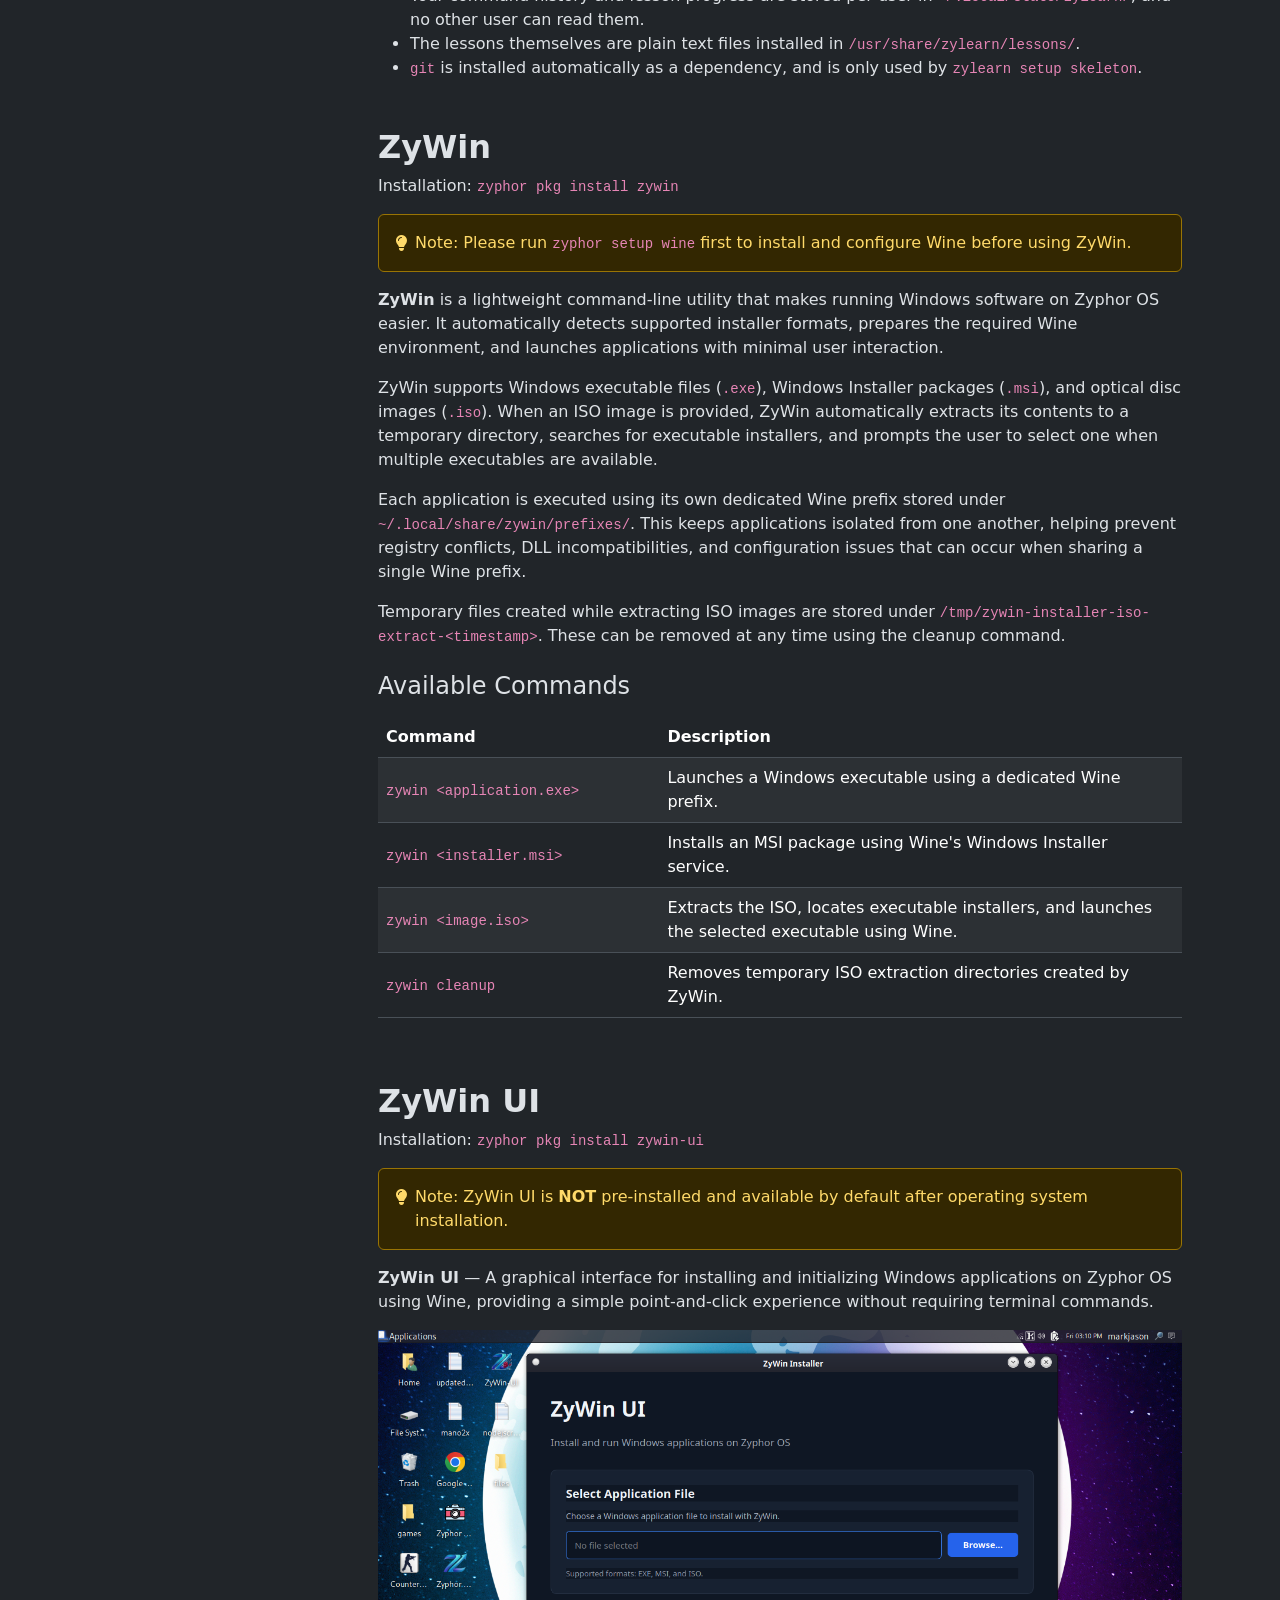
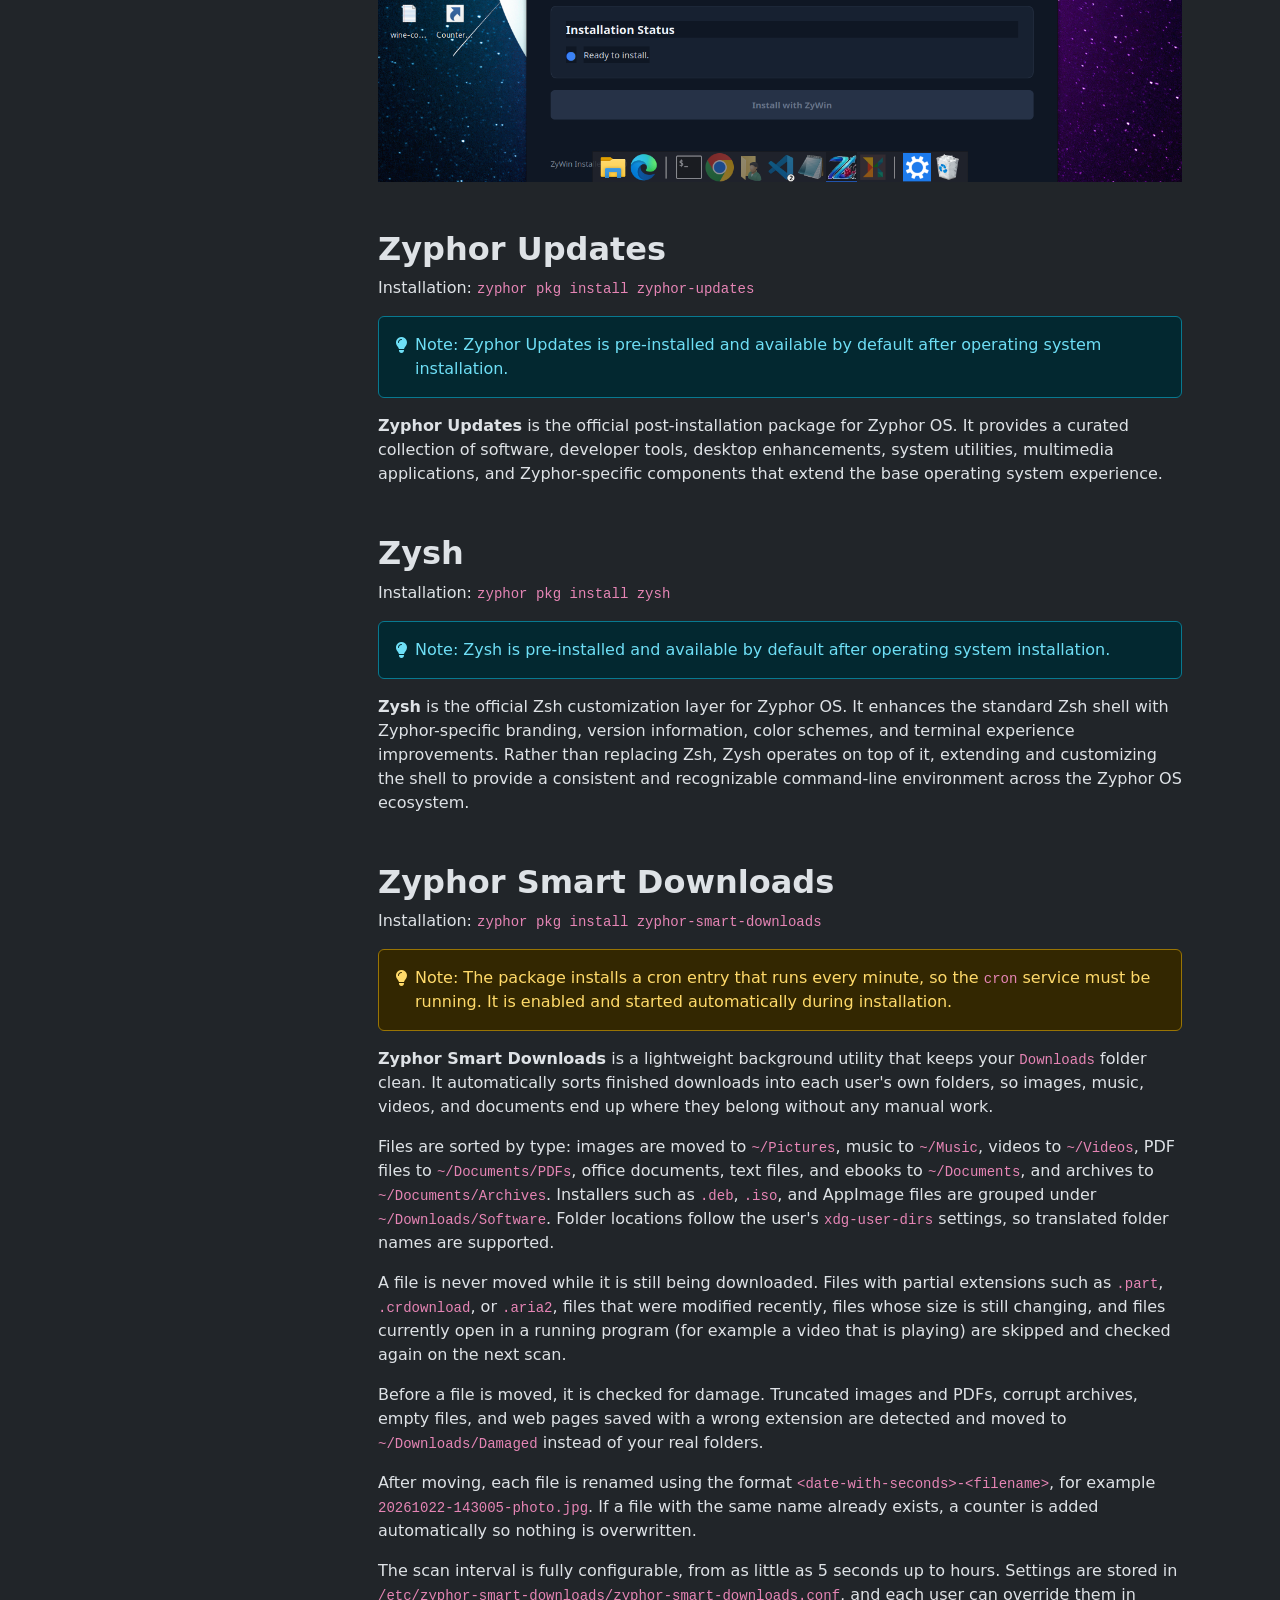
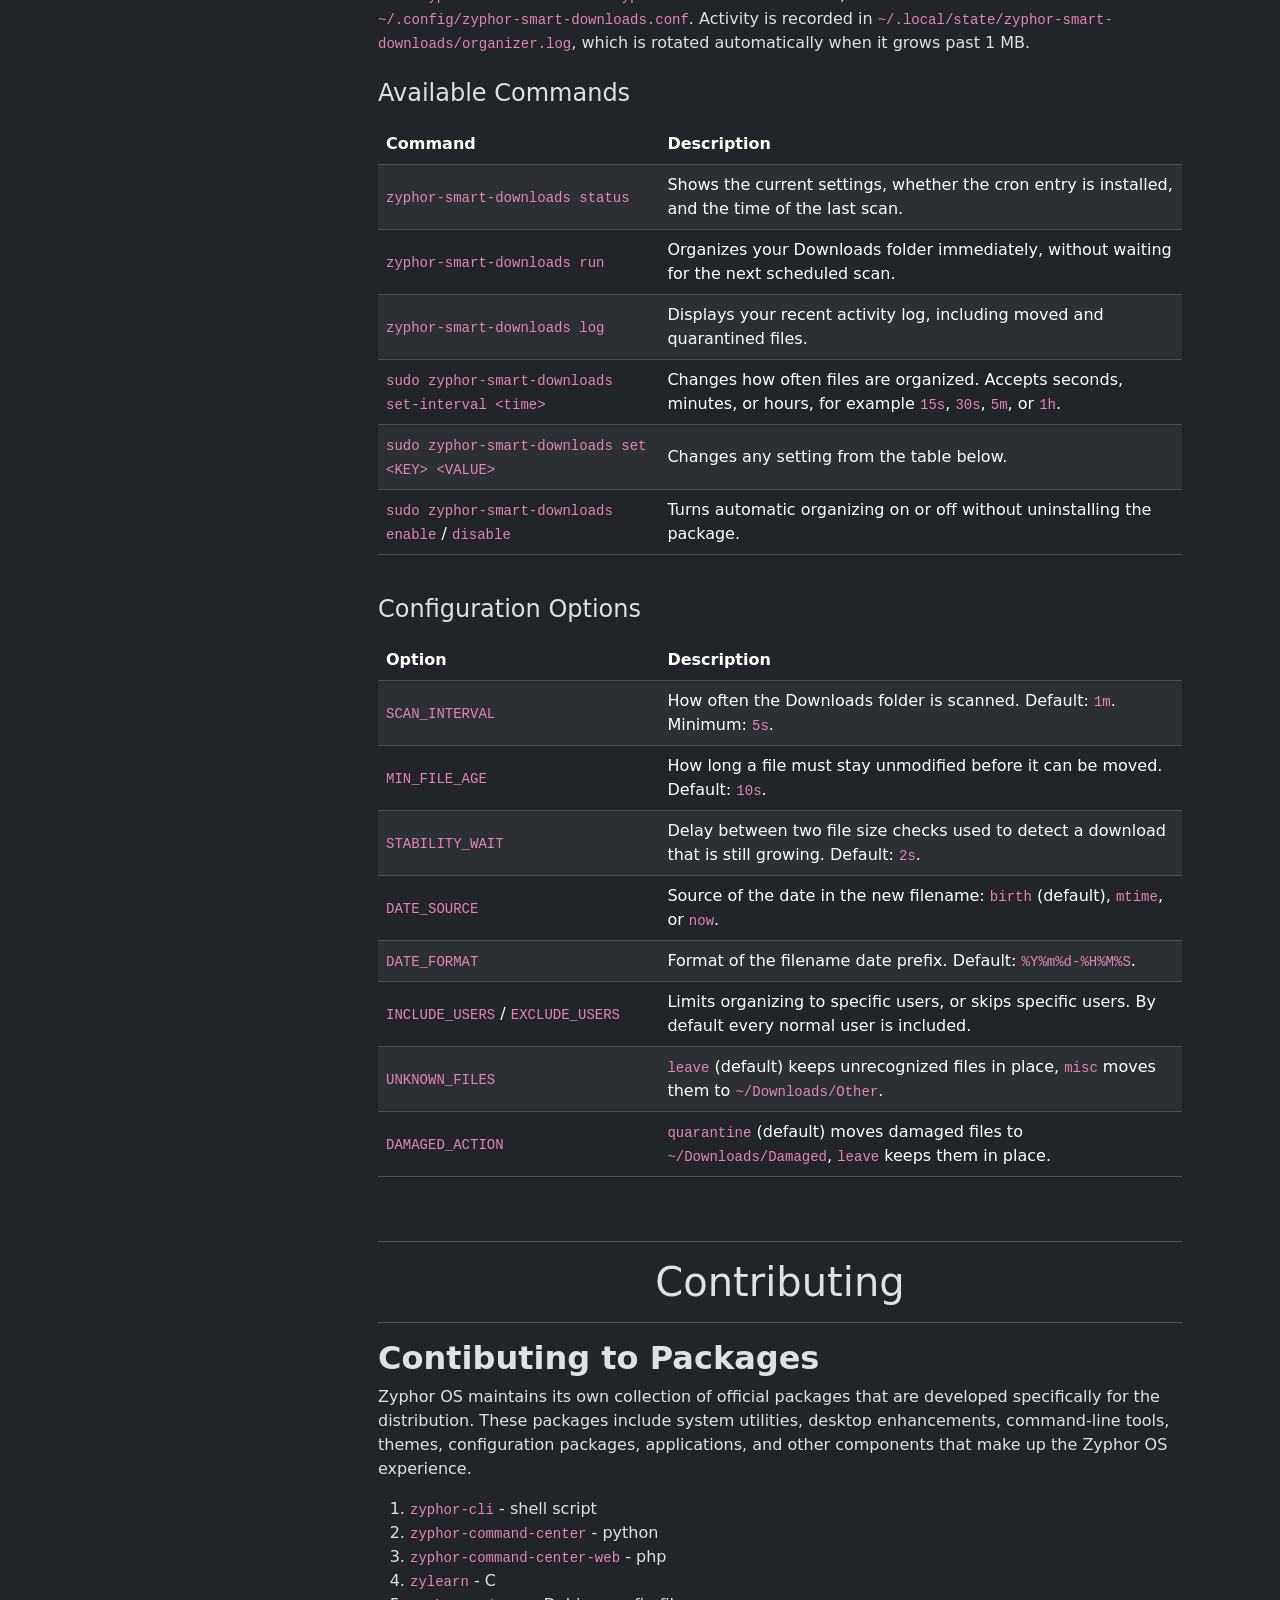
==== commit 2a26a246: "docs: update website documentation" ====
--- a/docs.html
+++ b/docs.html
@@ -398,7 +398,19 @@
                     <tr>
                         <td>SYSTEM</td>
                         <td><code>sudo zyphor system clean</code></td>
-                        <td>Remove package caches, temporary files, and unused dependencies to free disk space and keep the system optimized.</td>
+                        <td>Remove package caches, unused dependencies, residual configs, old logs, and temporary files to free disk space and keep the system optimized.</td>
+                    </tr>
+
+                    <tr>
+                        <td>SYSTEM</td>
+                        <td><code>sudo zyphor system clean --dry-run</code></td>
+                        <td>Preview which unused packages and residual configs would be removed. Nothing is changed.</td>
+                    </tr>
+                    
+                    <tr>
+                        <td>SYSTEM</td>
+                        <td><code>sudo zyphor system clean --deep</code></td>
+                        <td>Run the standard cleanup, then also empty the user's Trash and remove unused Flatpak runtimes.</td>
                     </tr>
 
                     <tr>
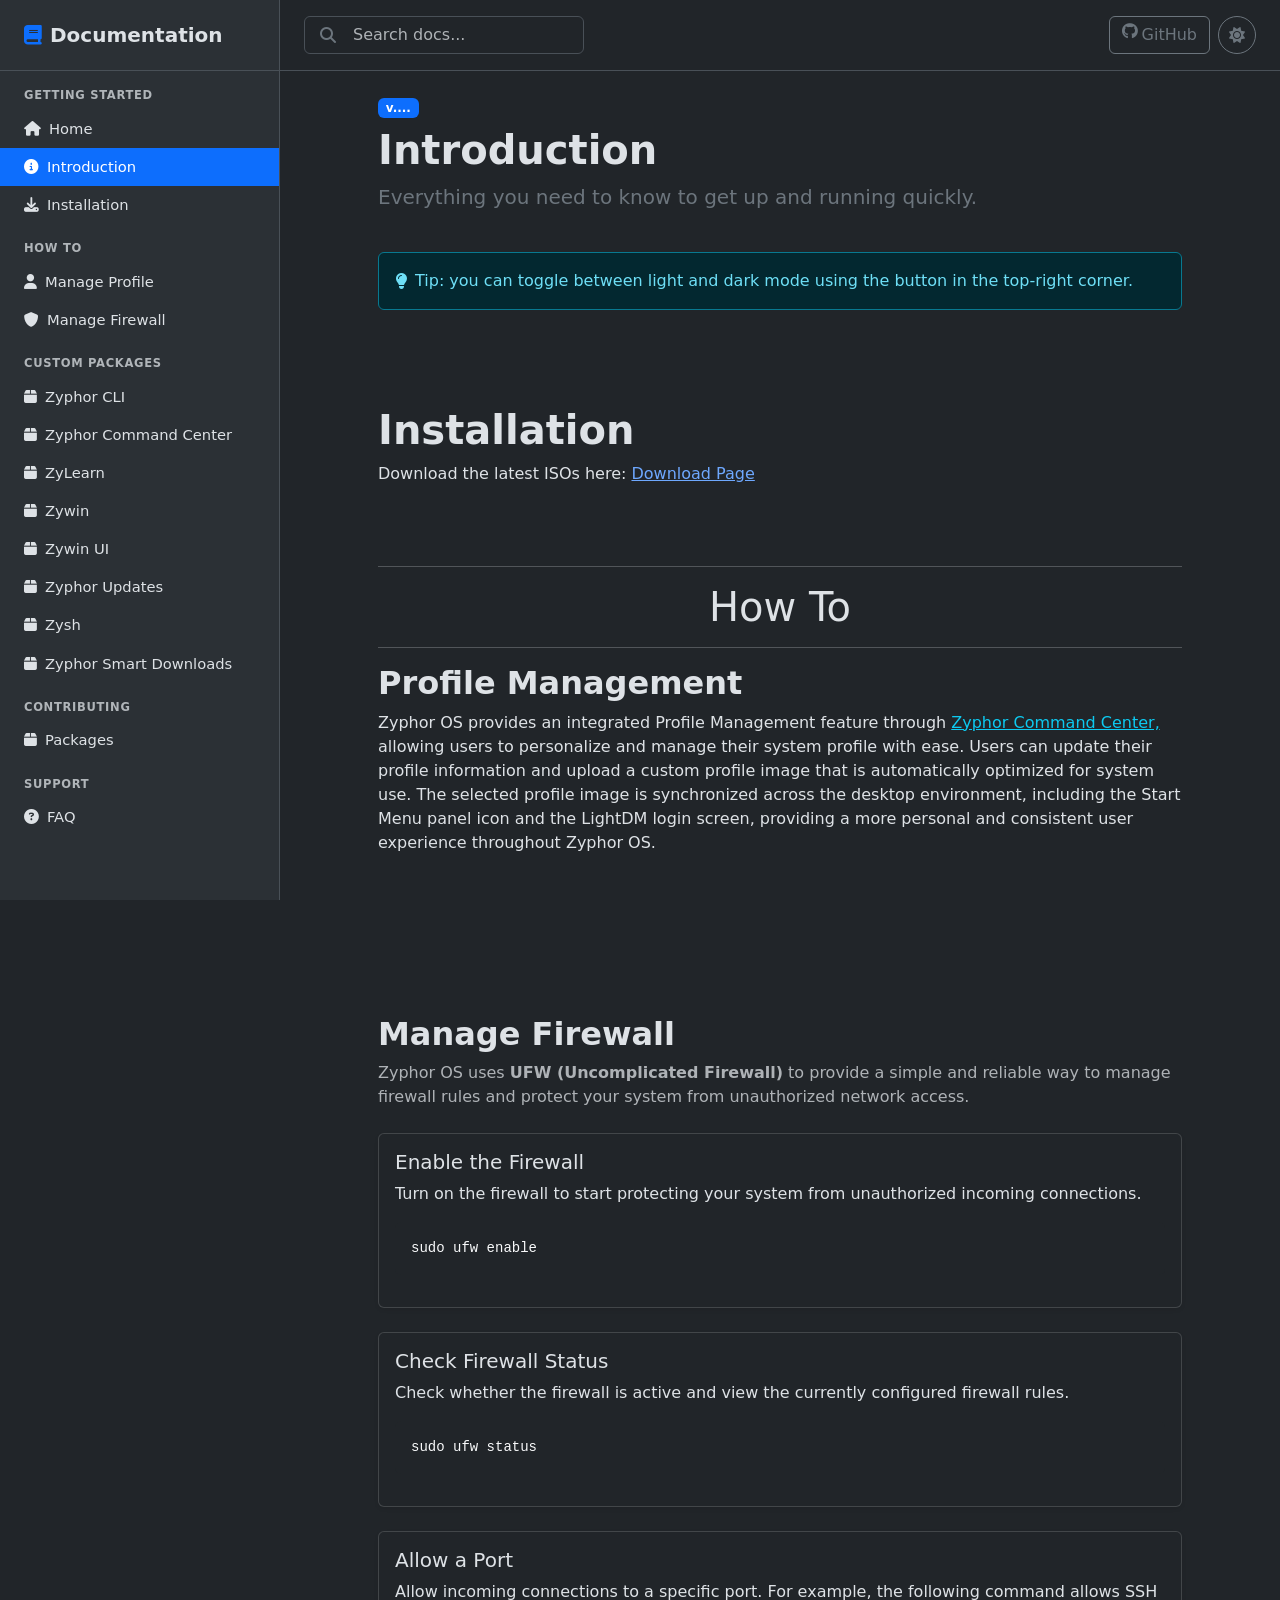
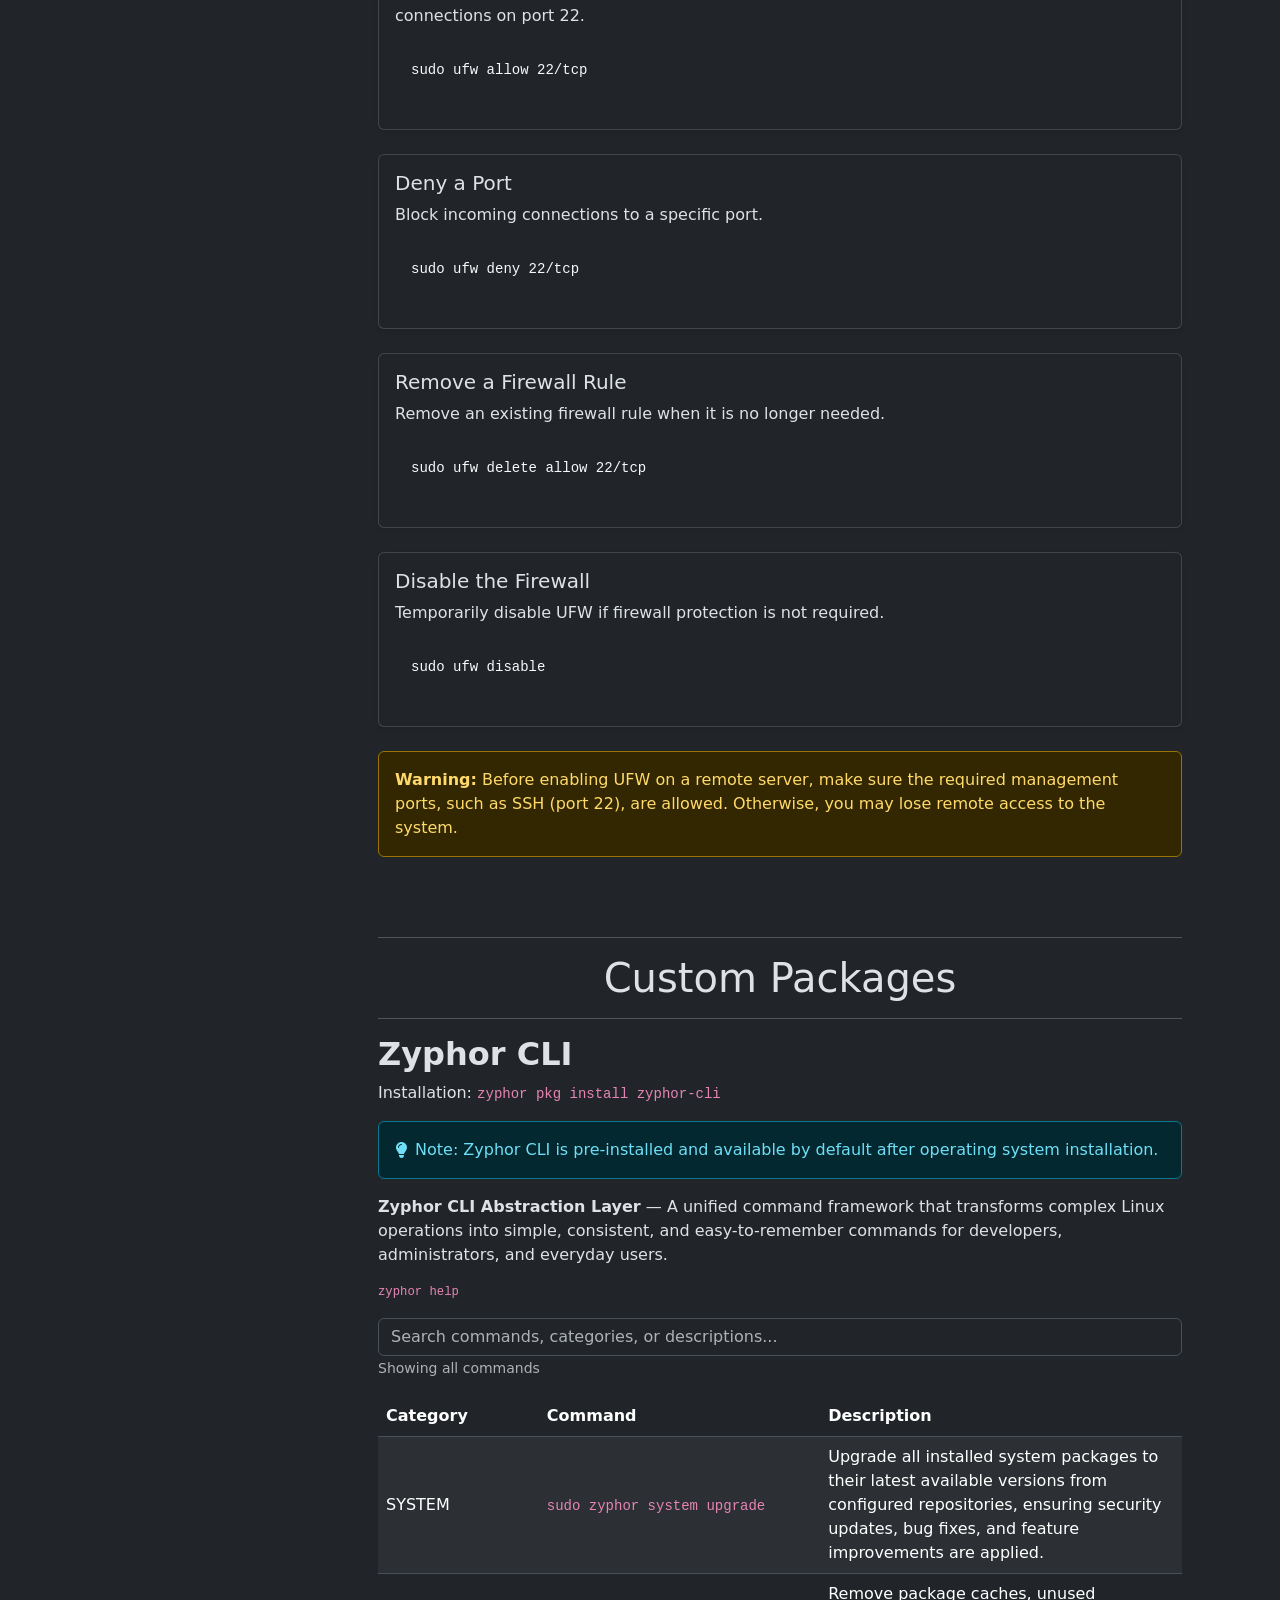
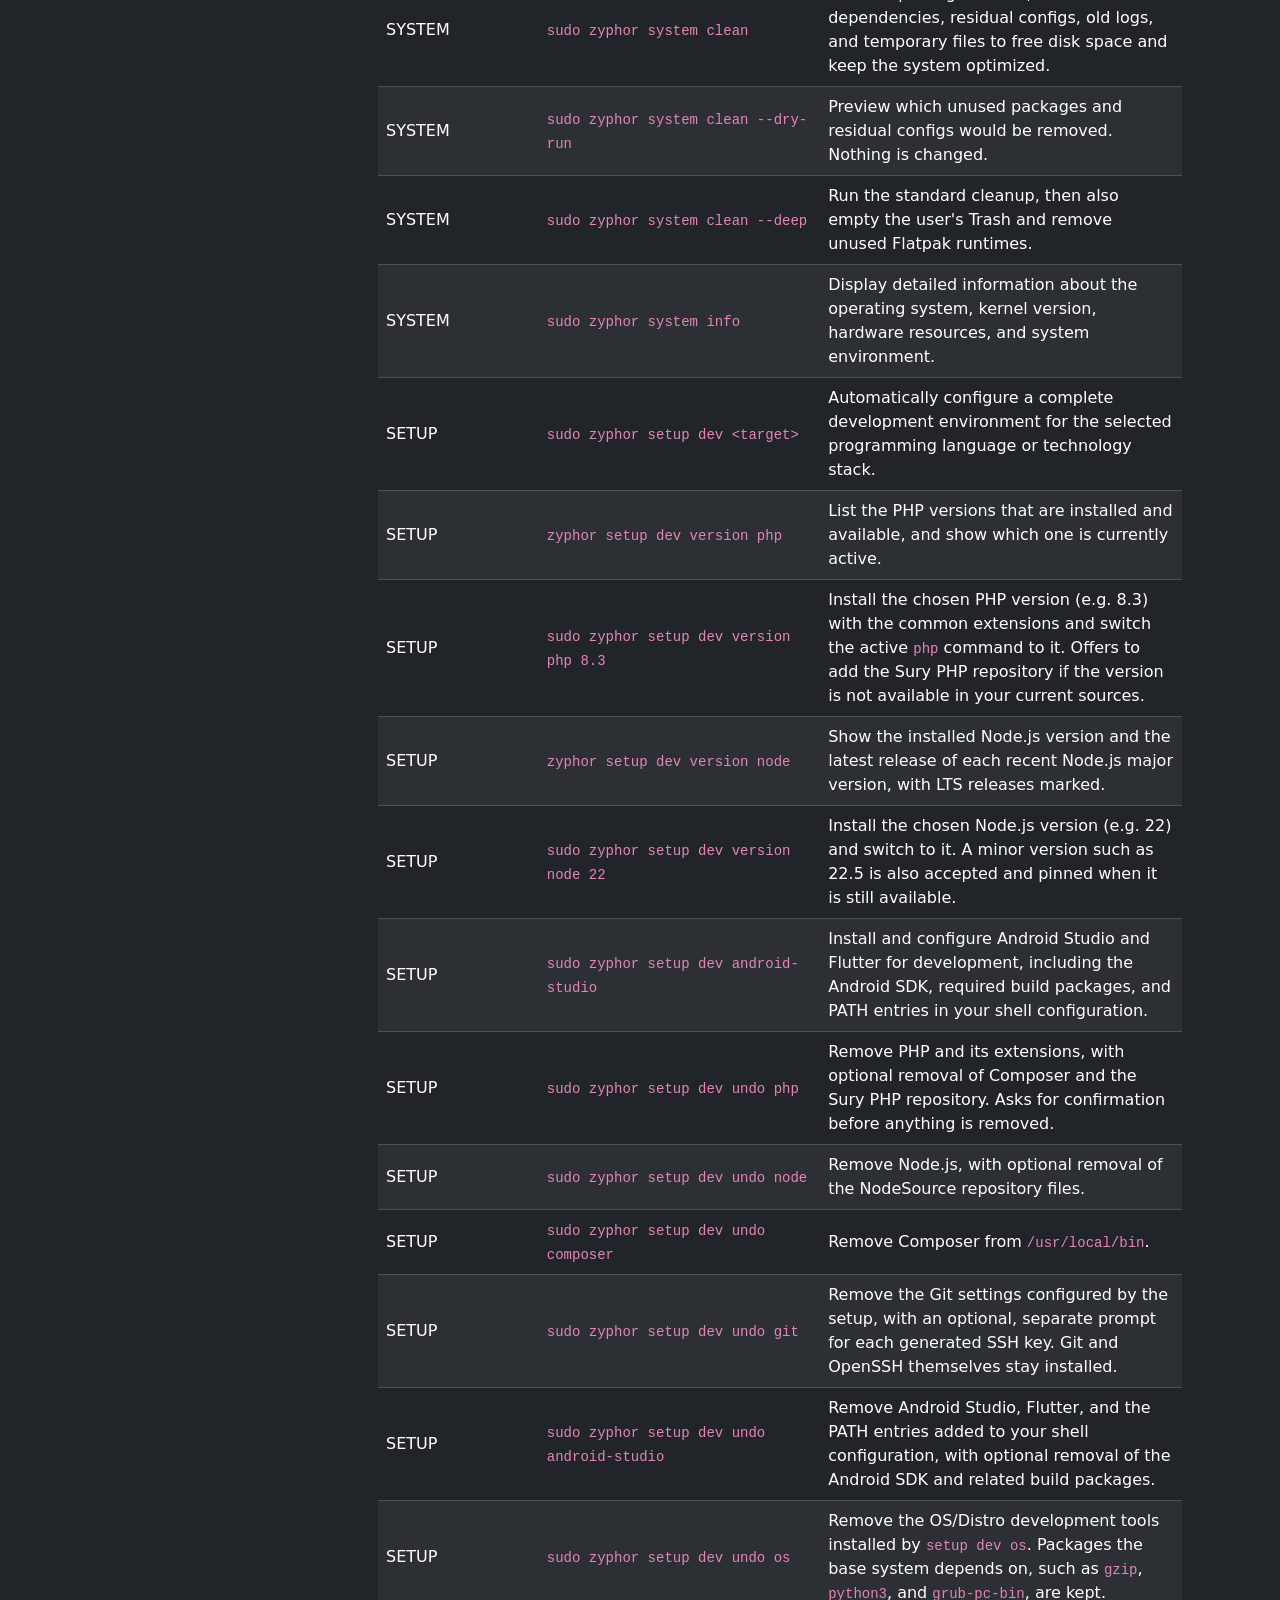
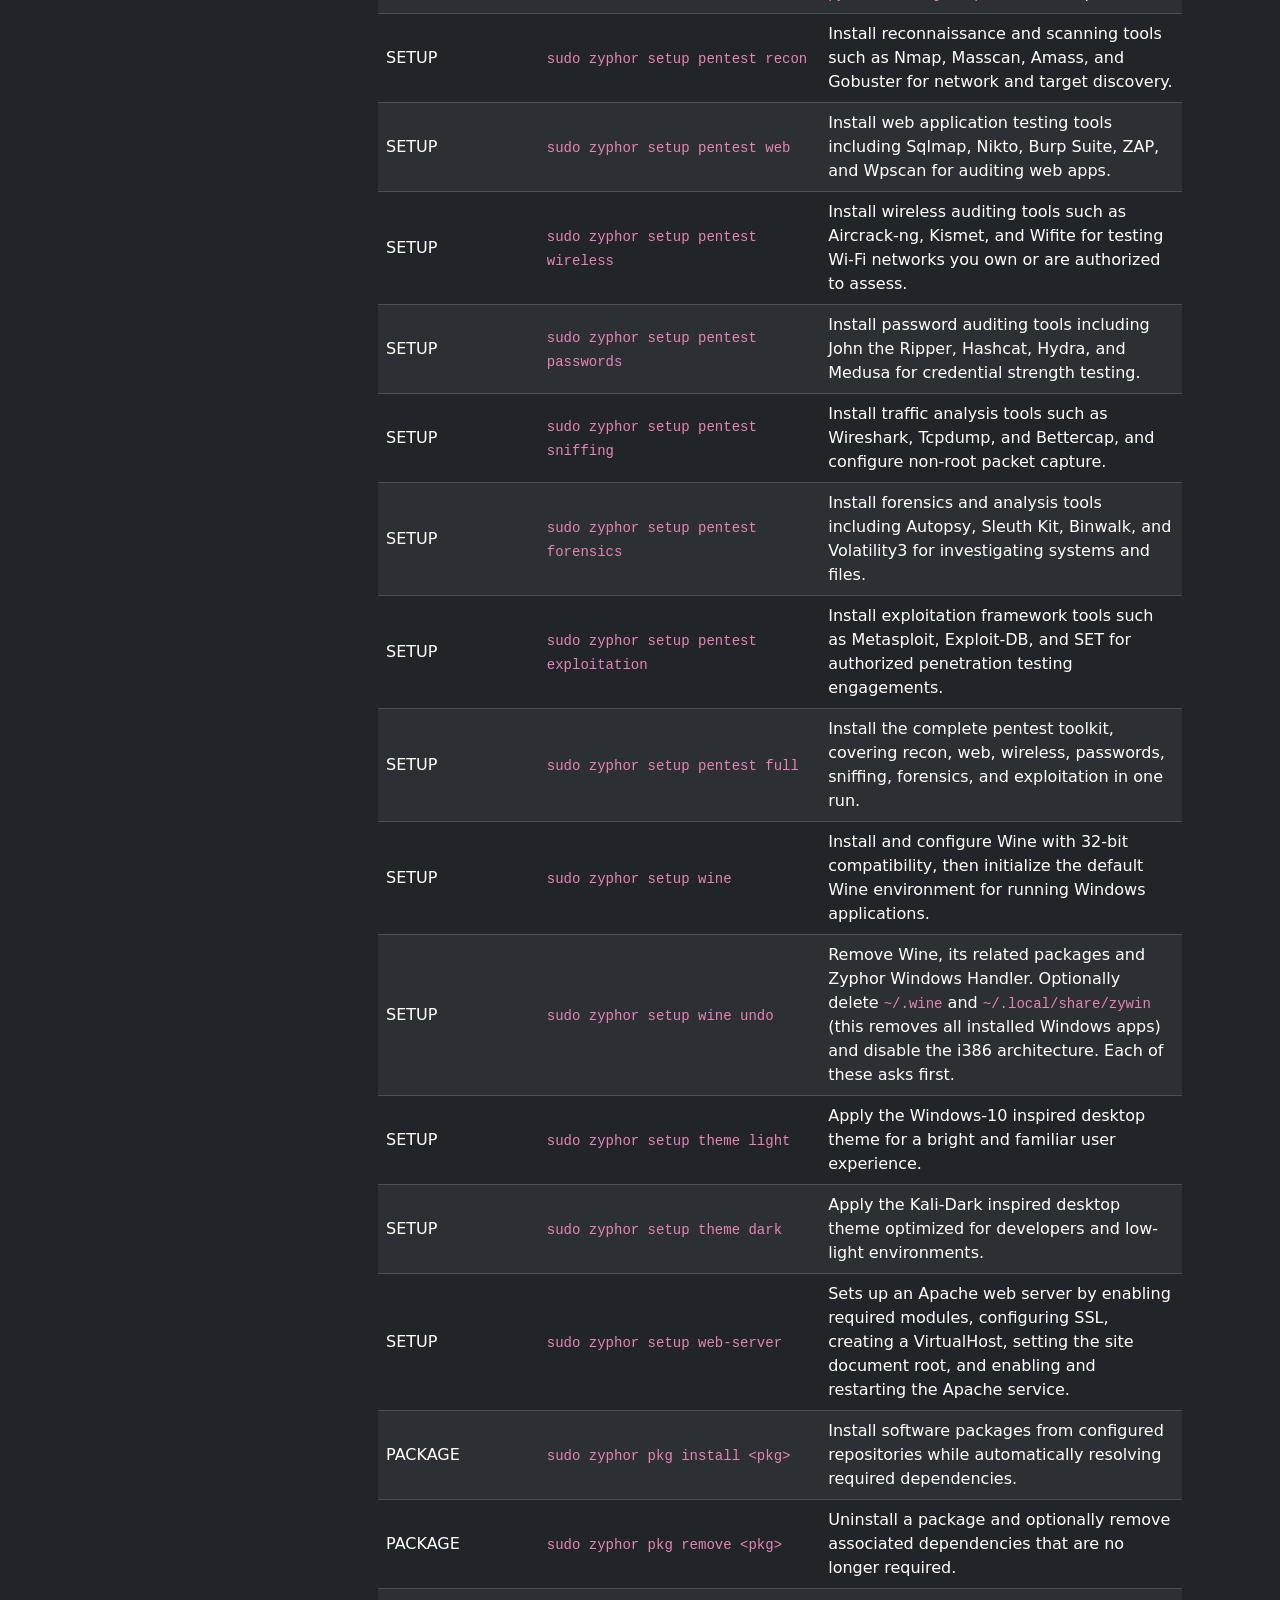
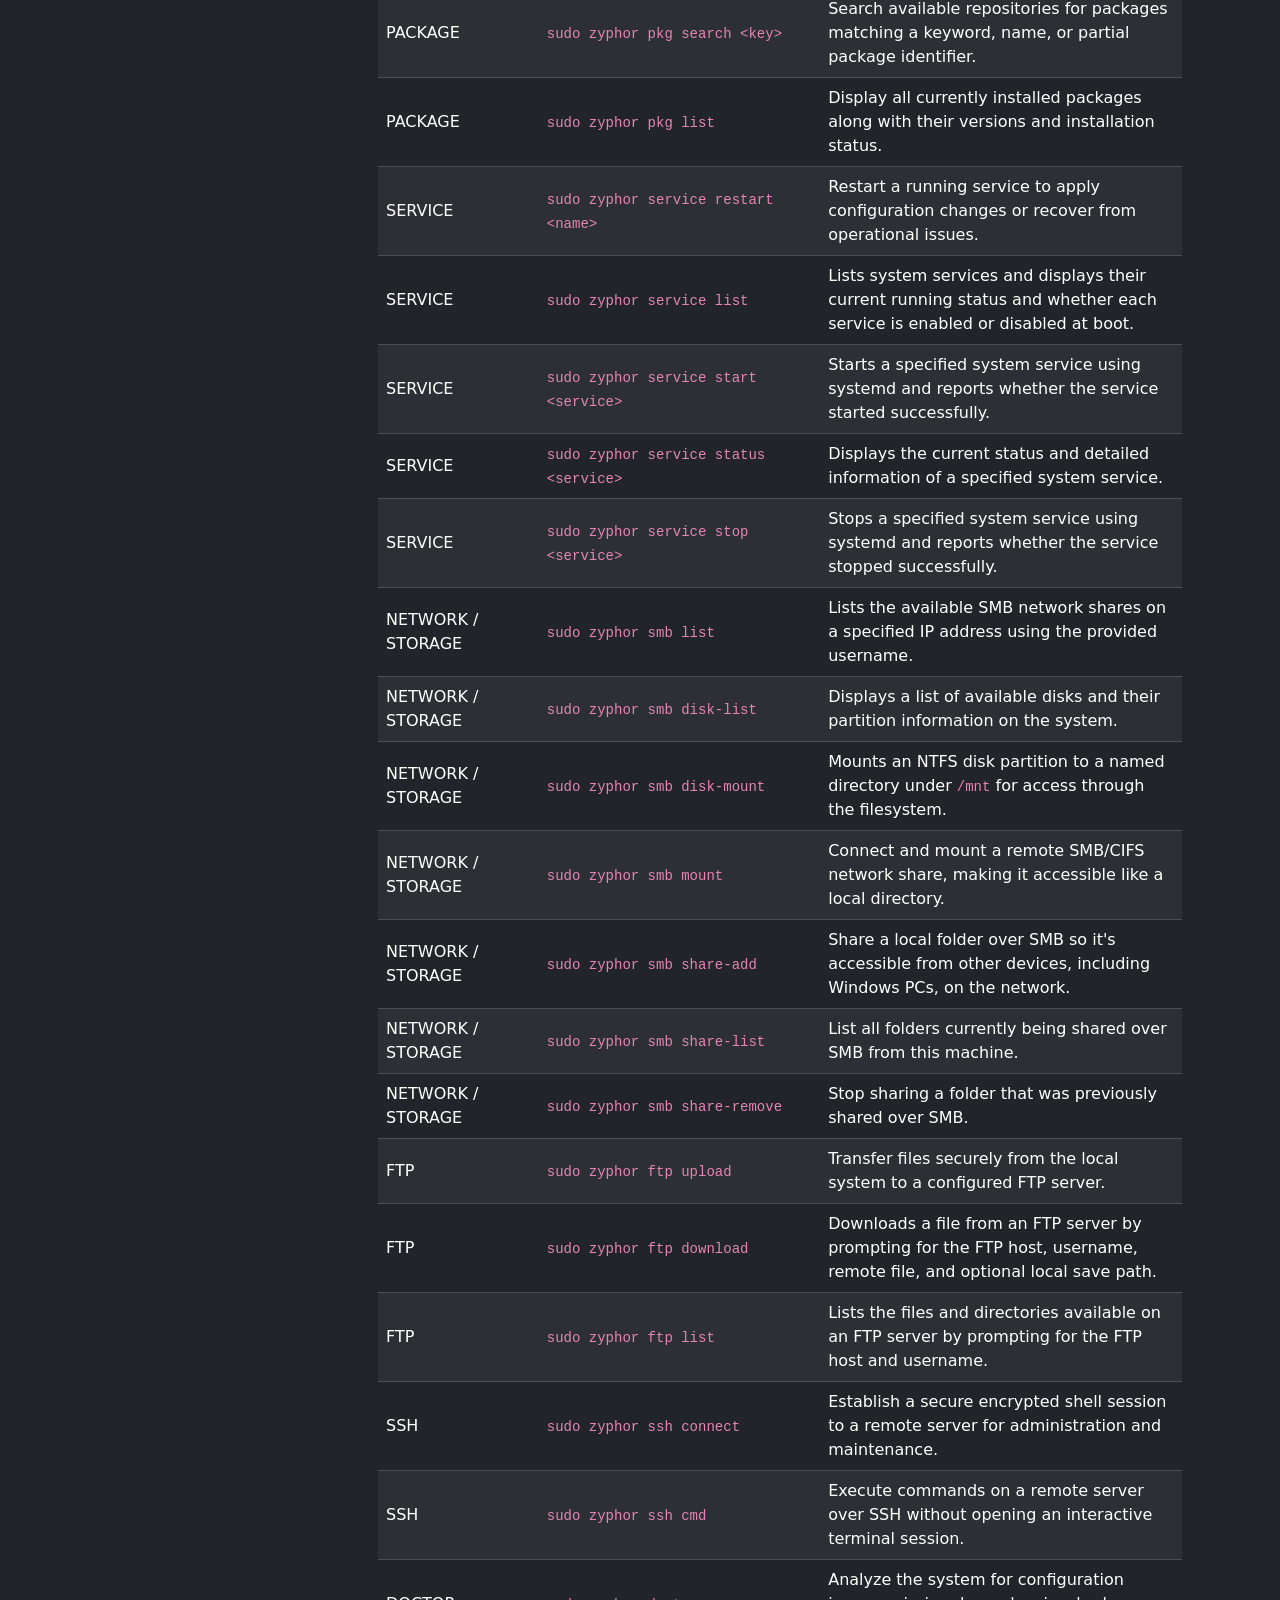
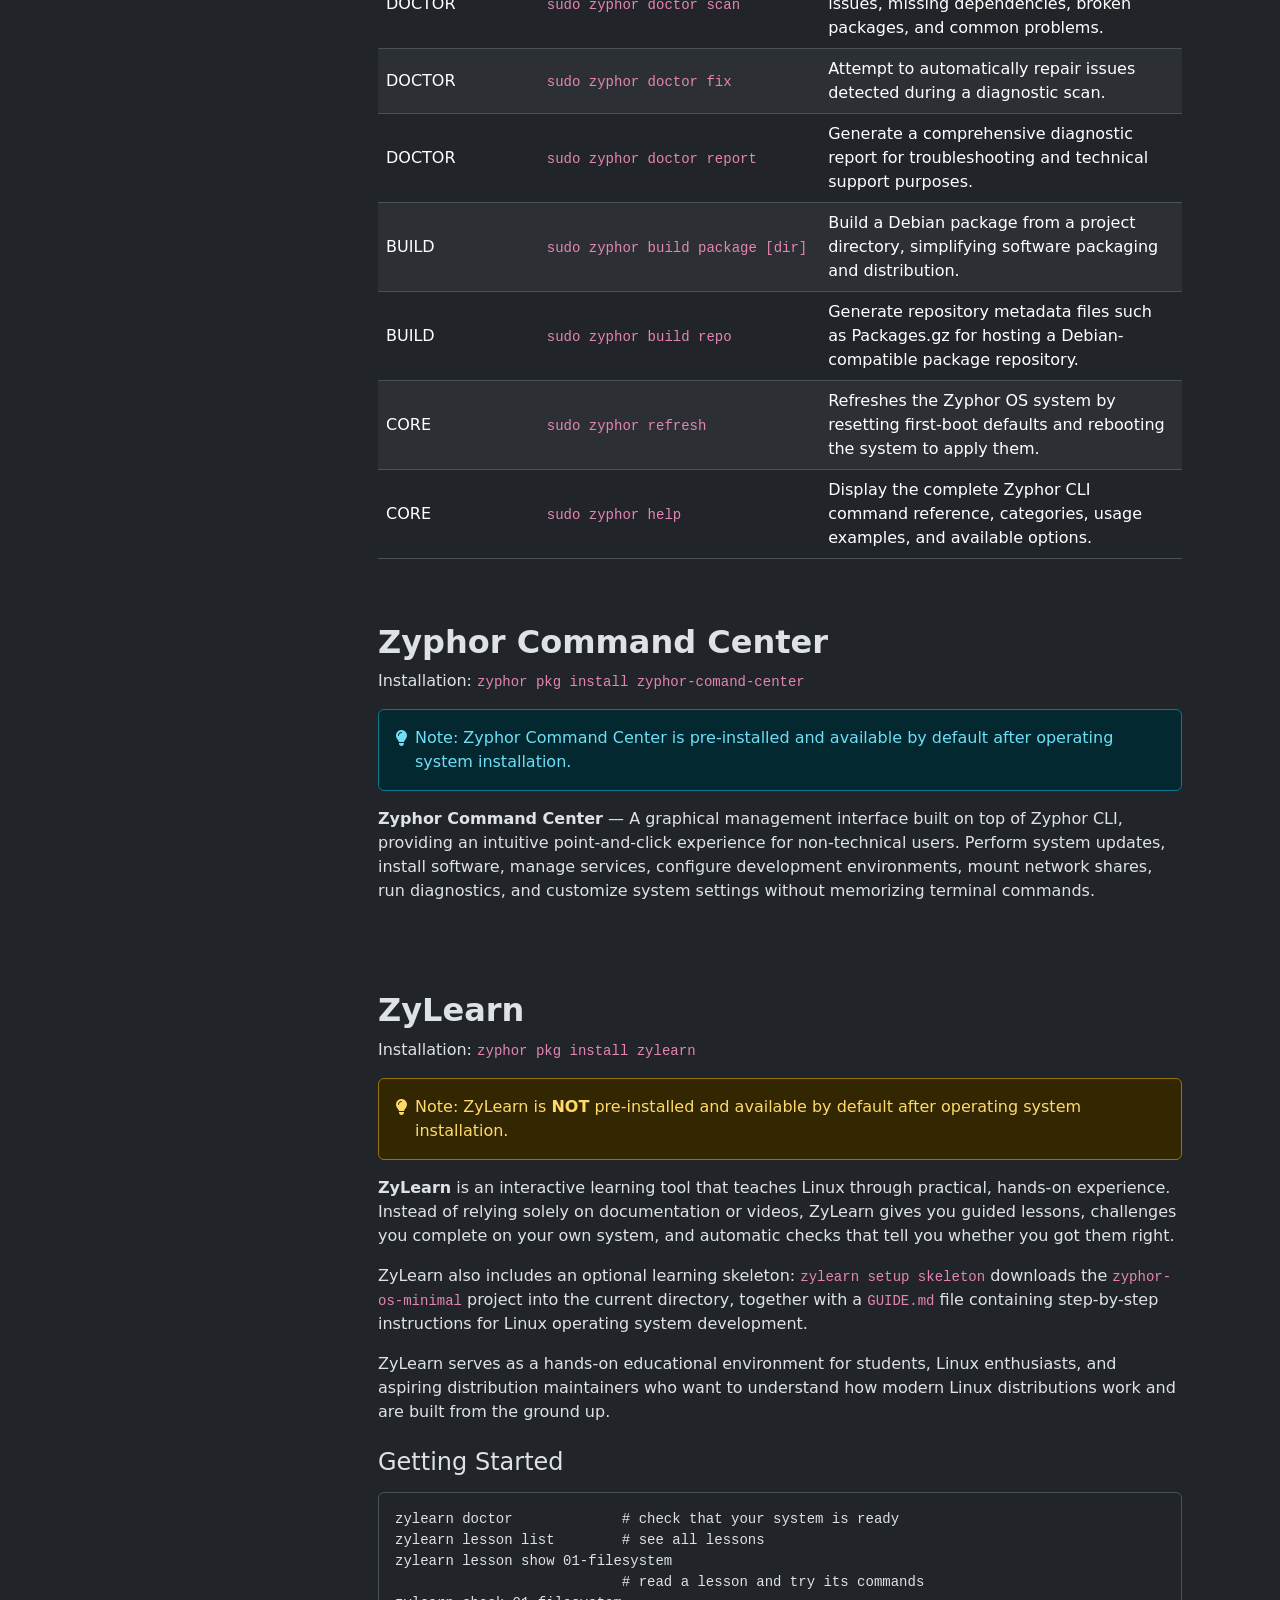
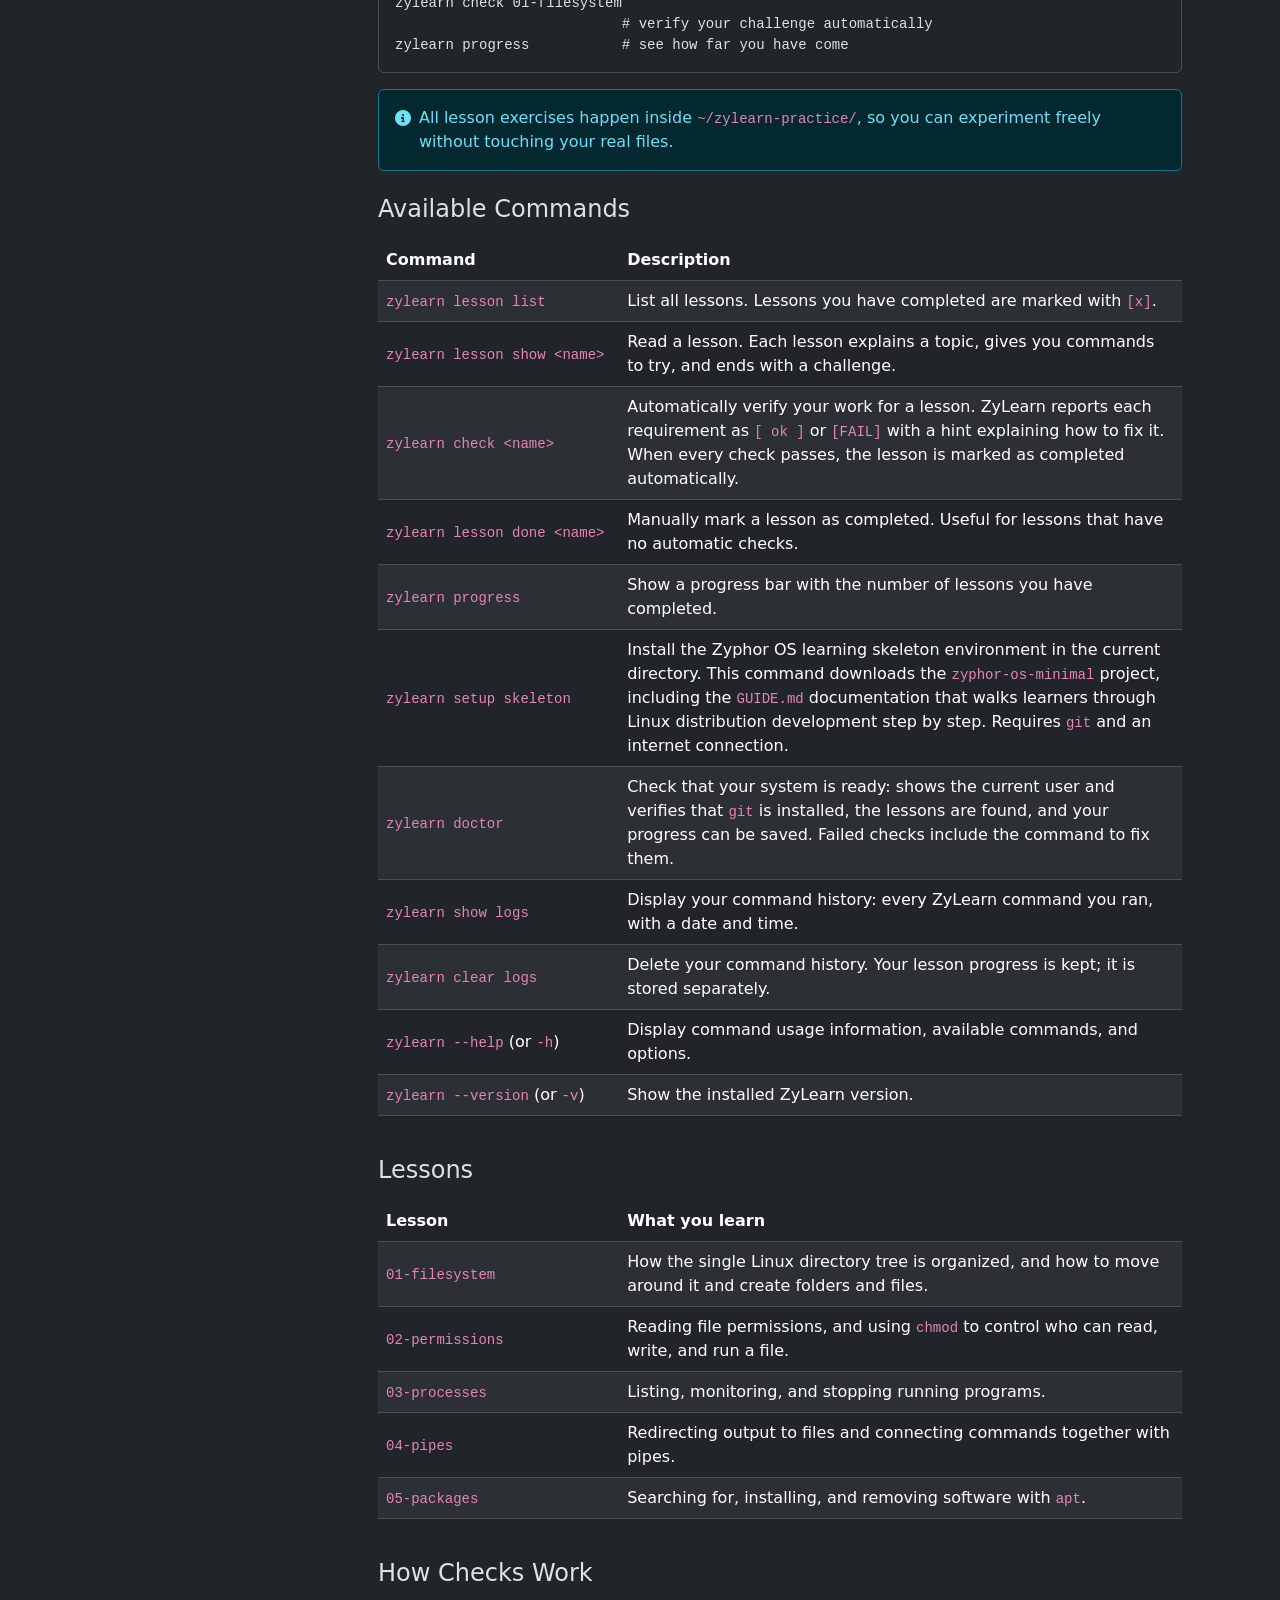
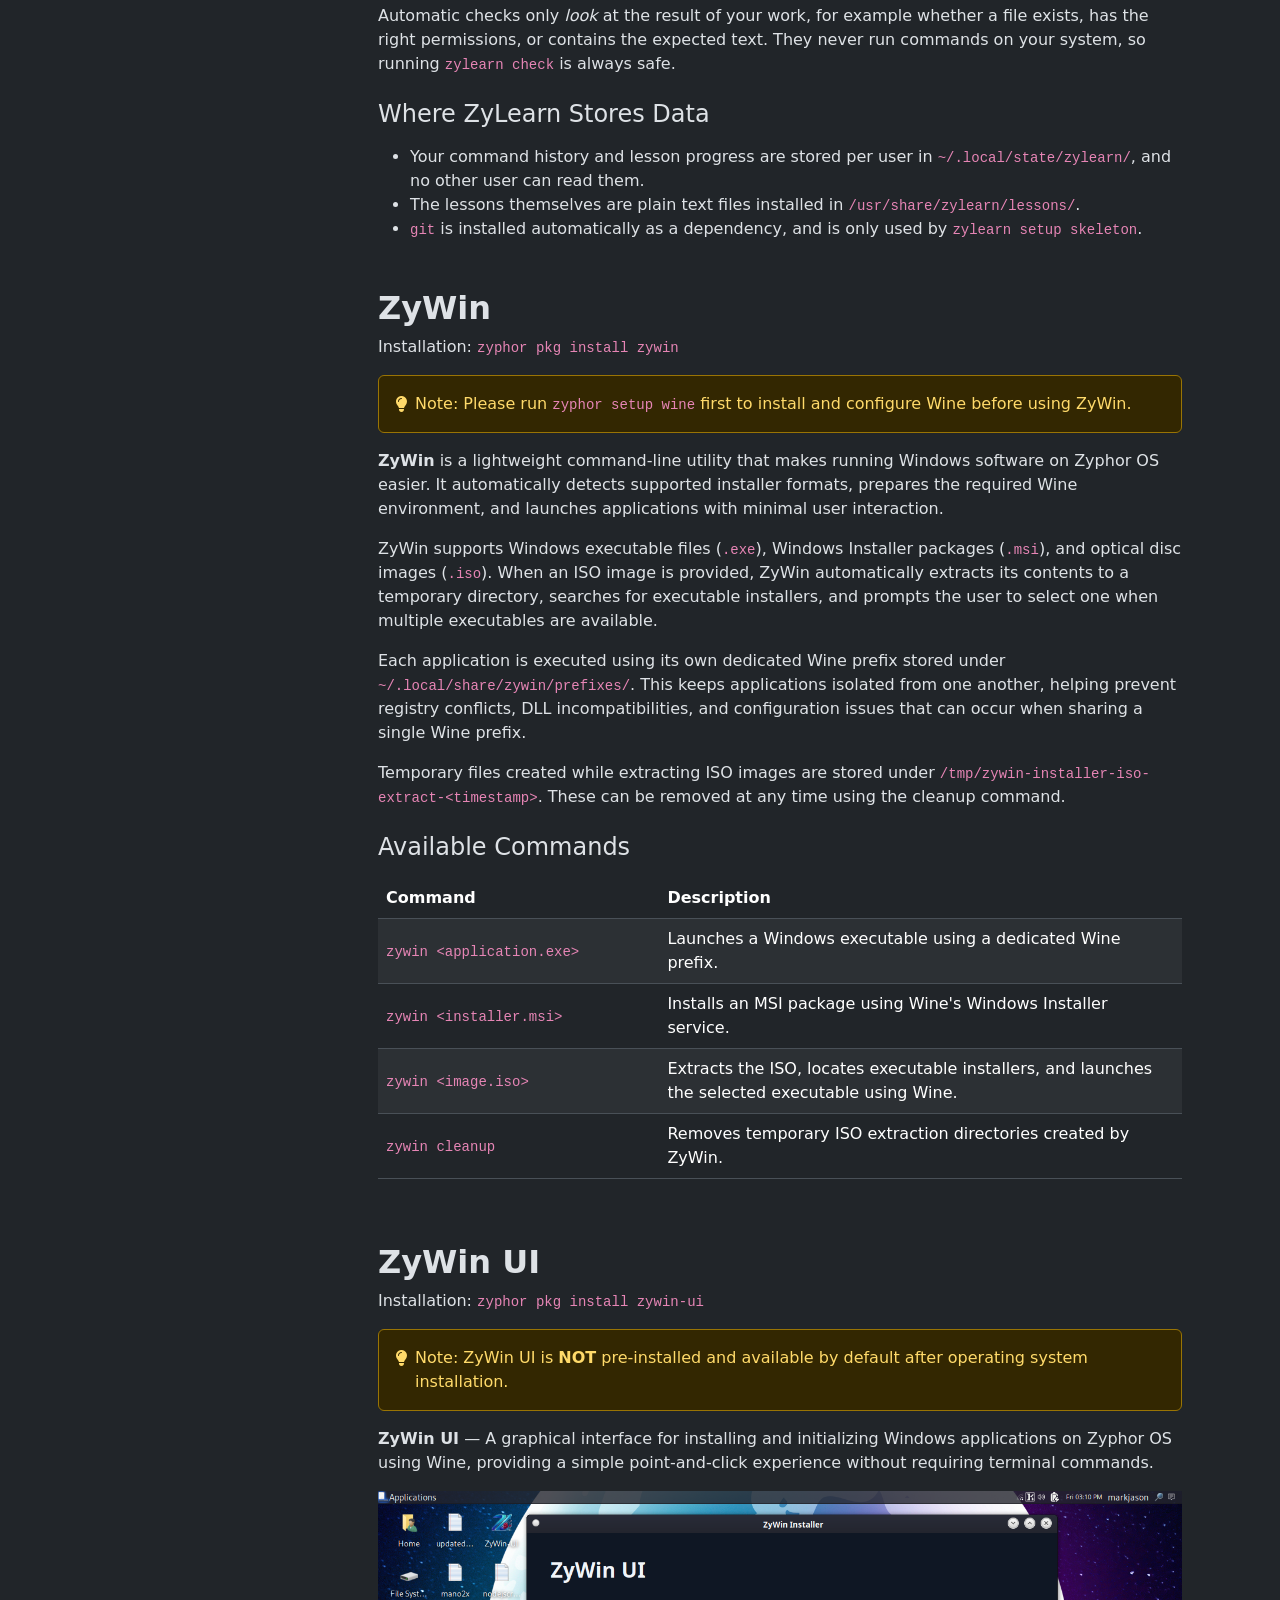
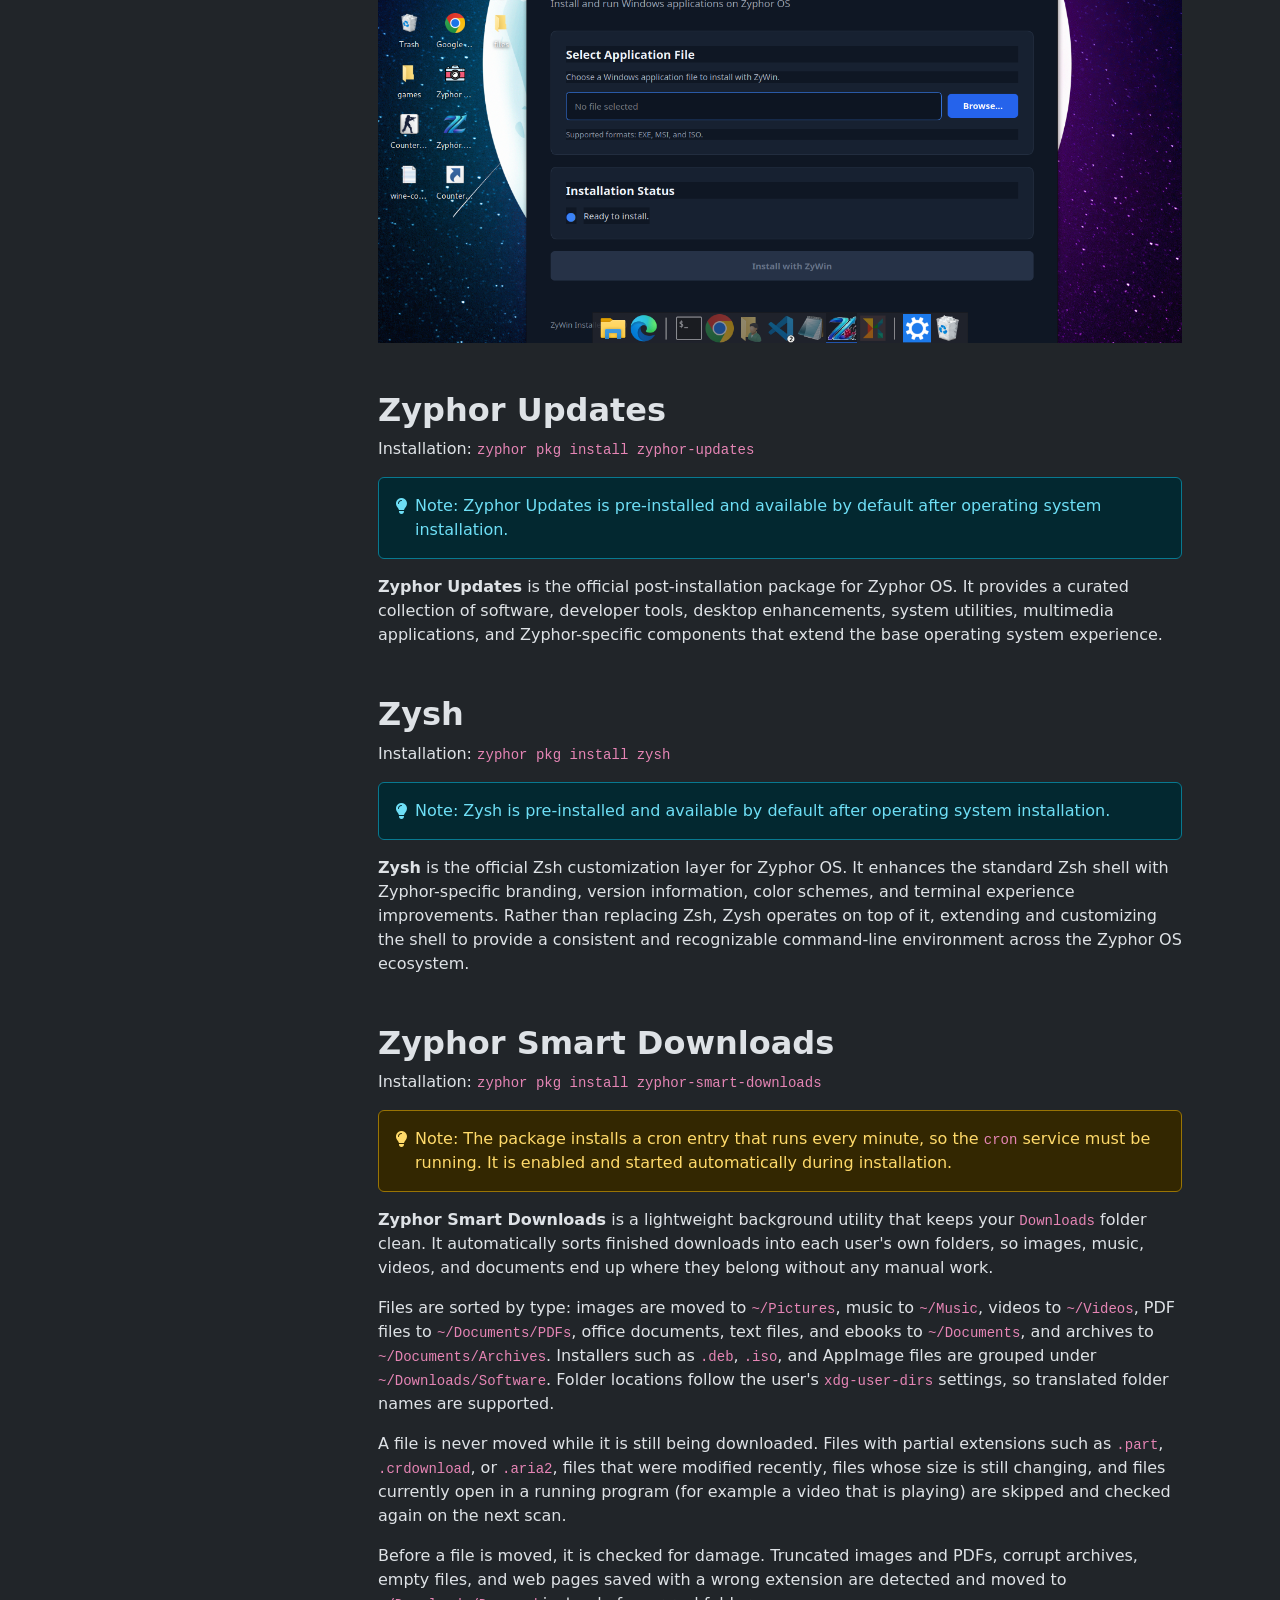
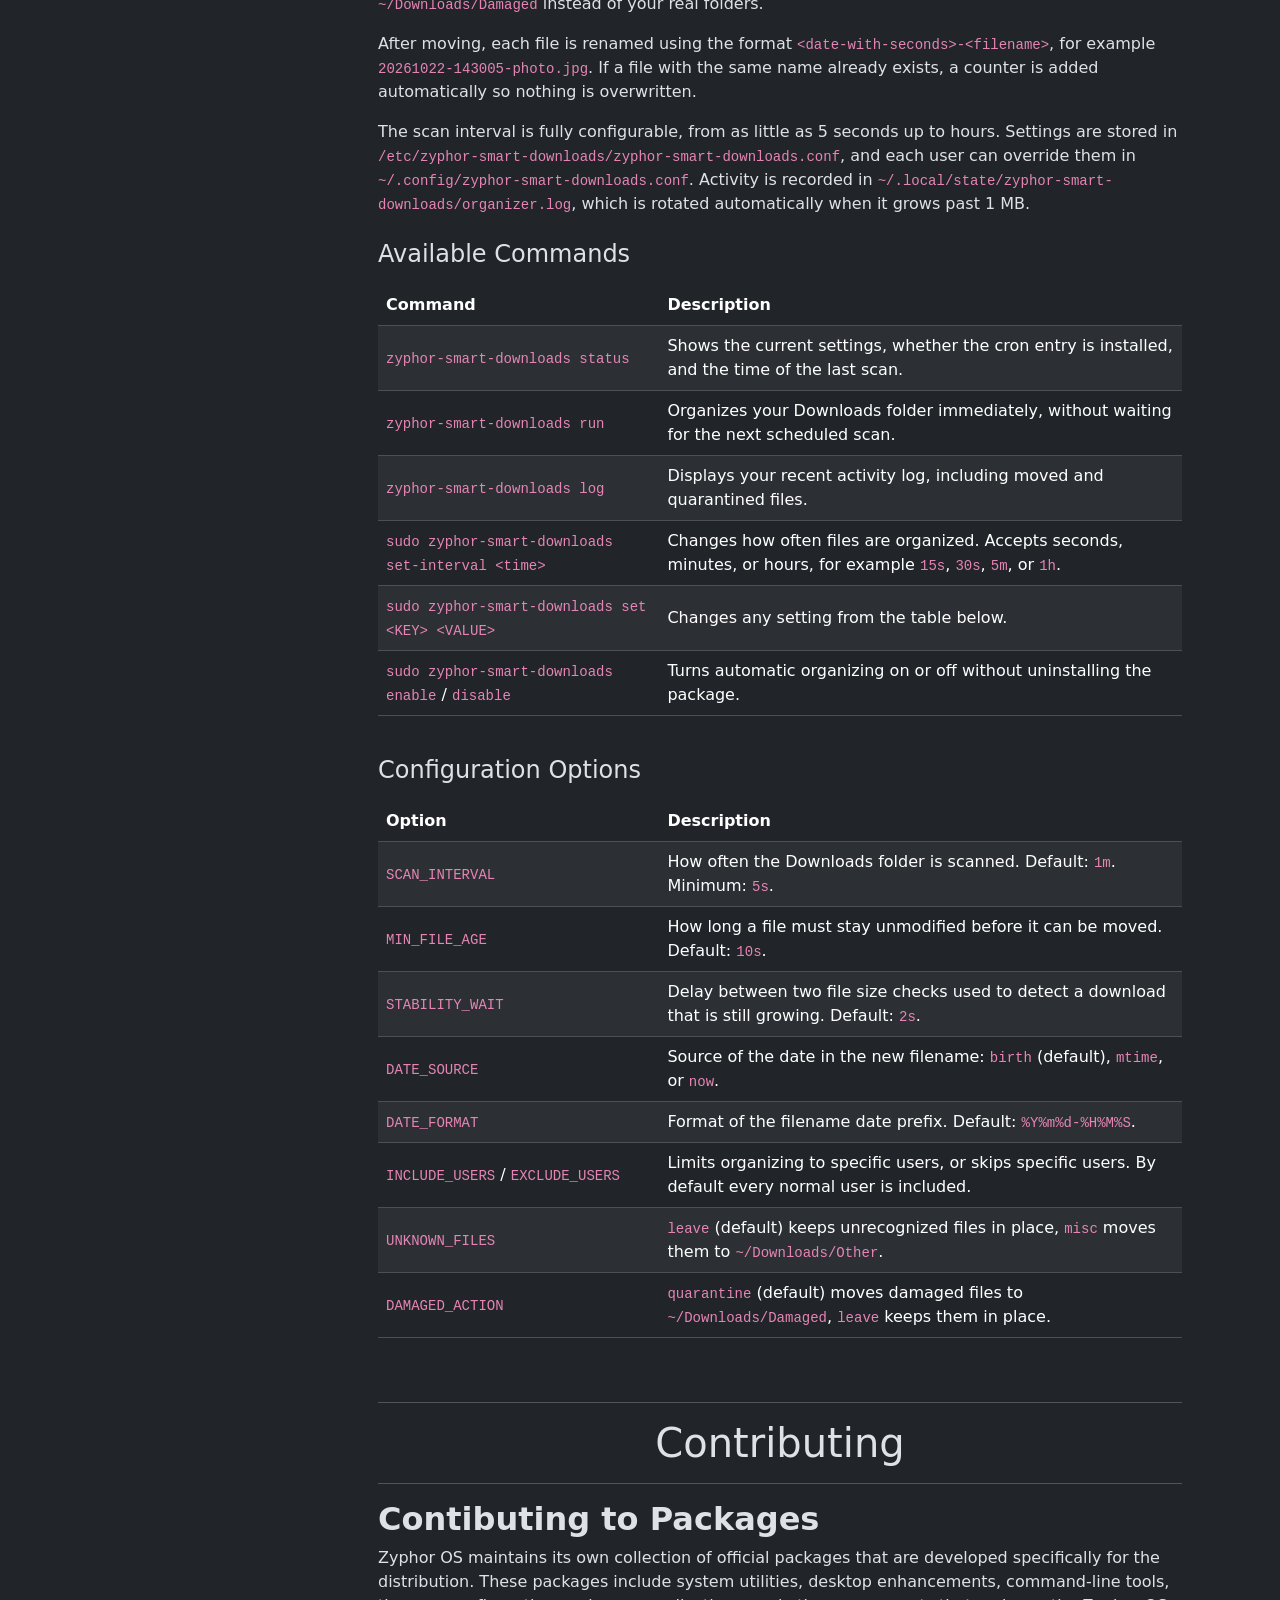
==== commit d12bff20: "chore: added a new documentation entry for sudo zy wine undo" ====
--- a/docs.html
+++ b/docs.html
@@ -542,6 +542,12 @@
                         <td>SETUP</td>
                         <td><code>sudo zyphor setup wine</code></td>
                         <td>Install and configure Wine with 32-bit compatibility, then initialize the default Wine environment for running Windows applications.</td>
+                    </tr>
+
+                    <tr>
+                        <td>SETUP</td>
+                        <td><code>sudo zyphor setup wine undo</code></td>
+                        <td>Remove Wine, its related packages and Zyphor Windows Handler. Optionally delete <code>~/.wine</code> and <code>~/.local/share/zywin</code> (this removes all installed Windows apps) and disable the i386 architecture. Each of these asks first.</td>
                     </tr>
 
                     <tr>
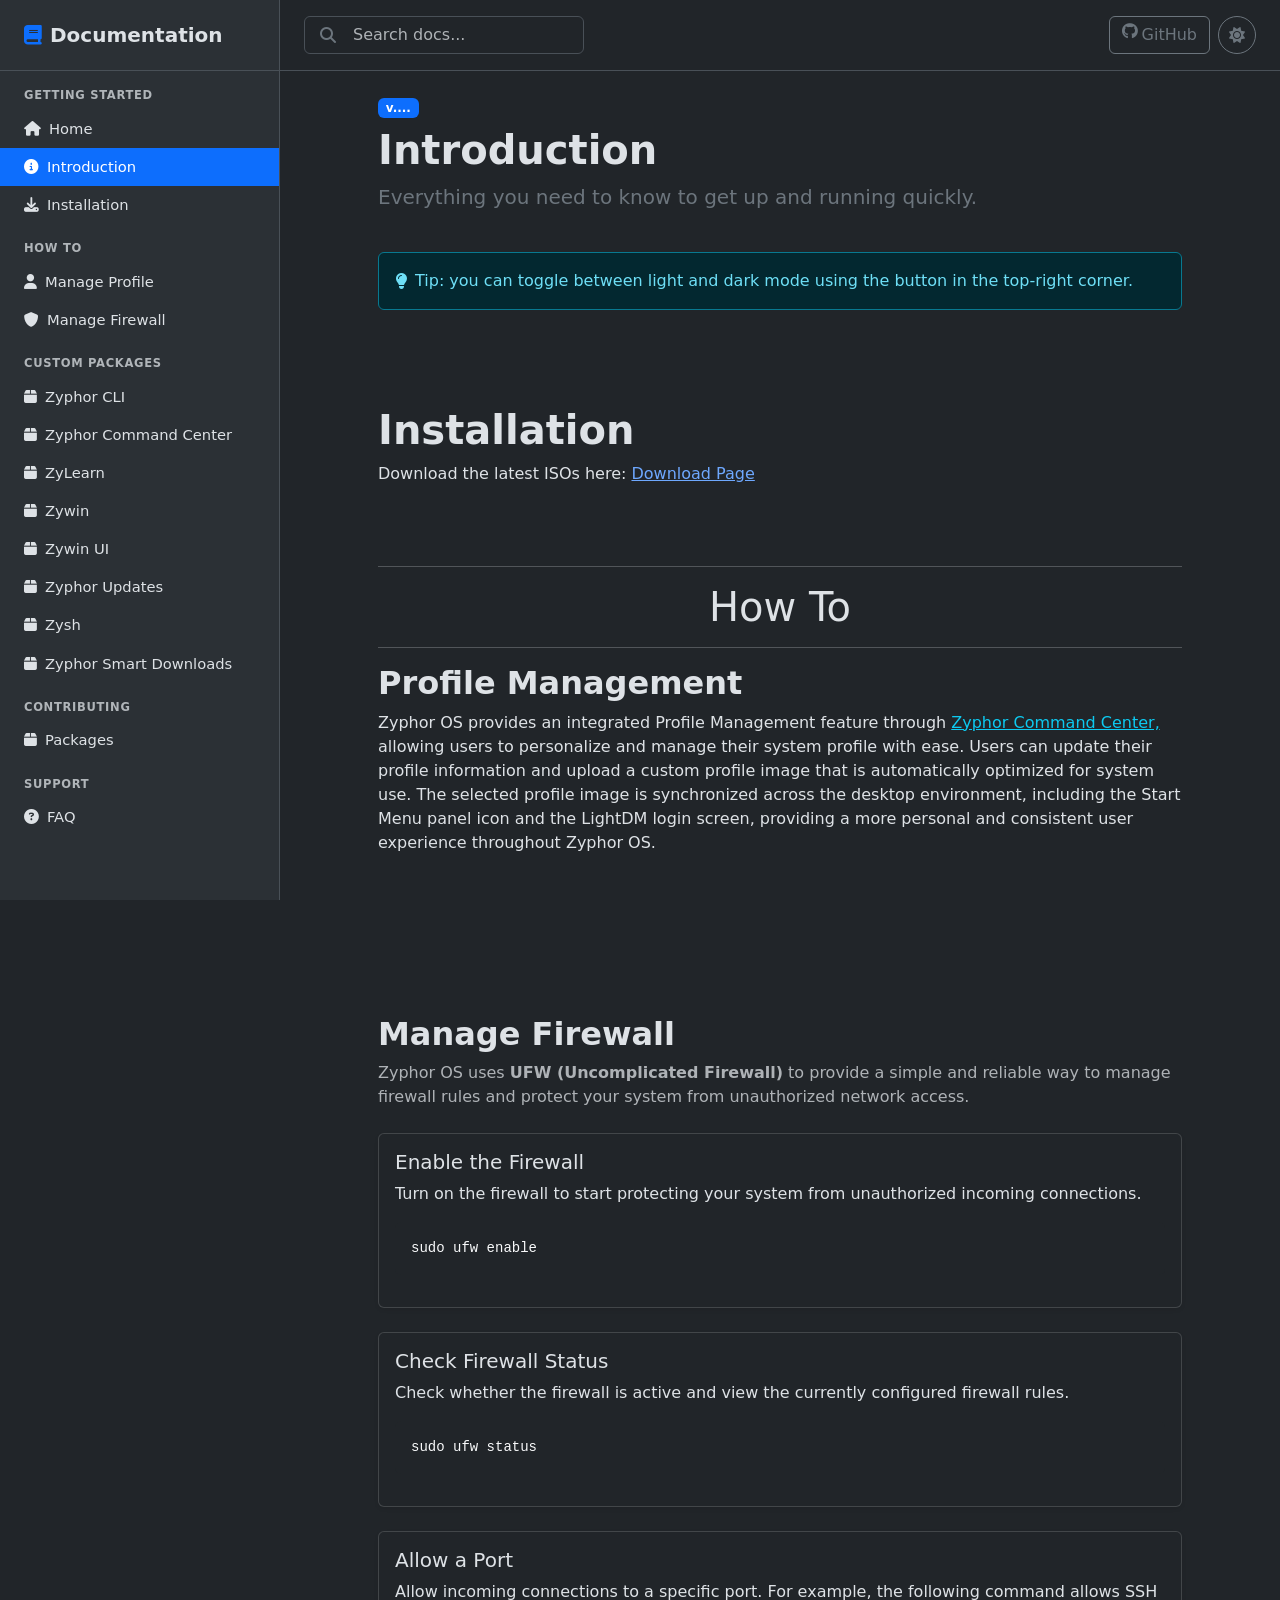
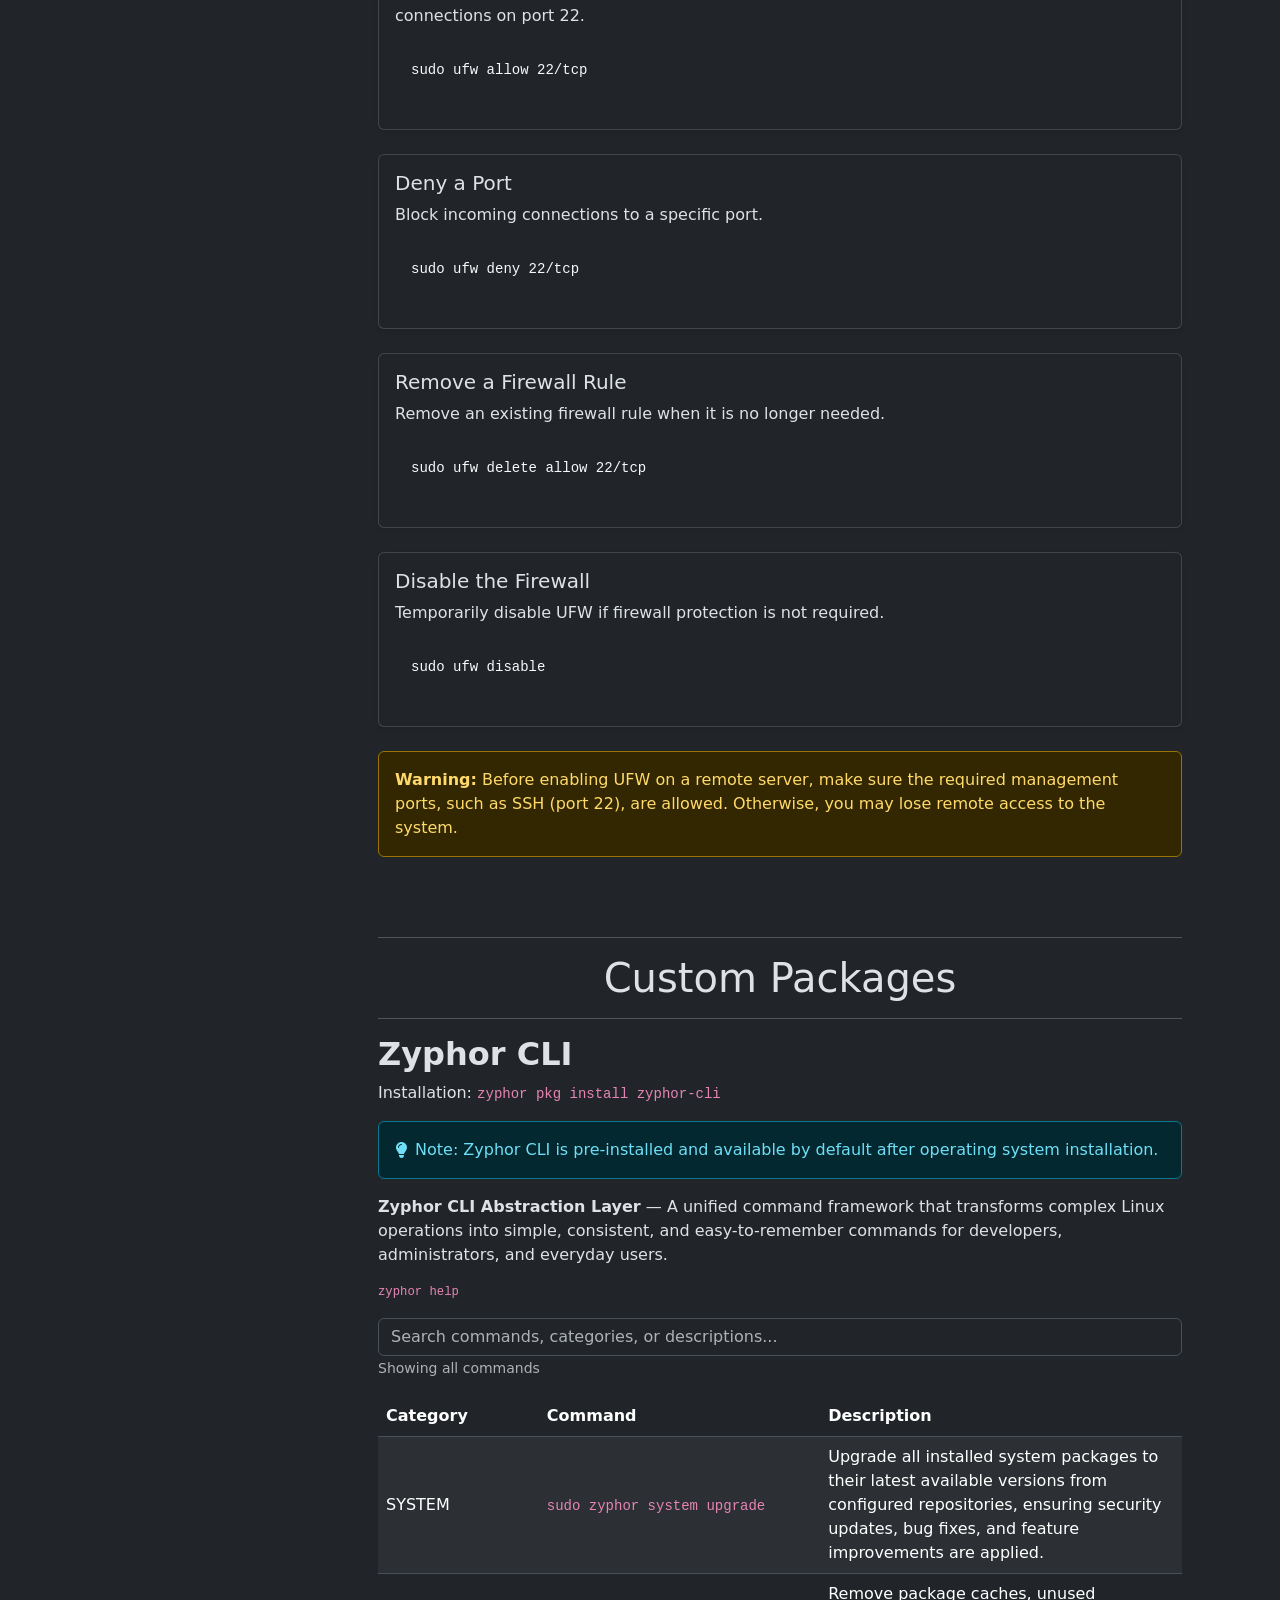
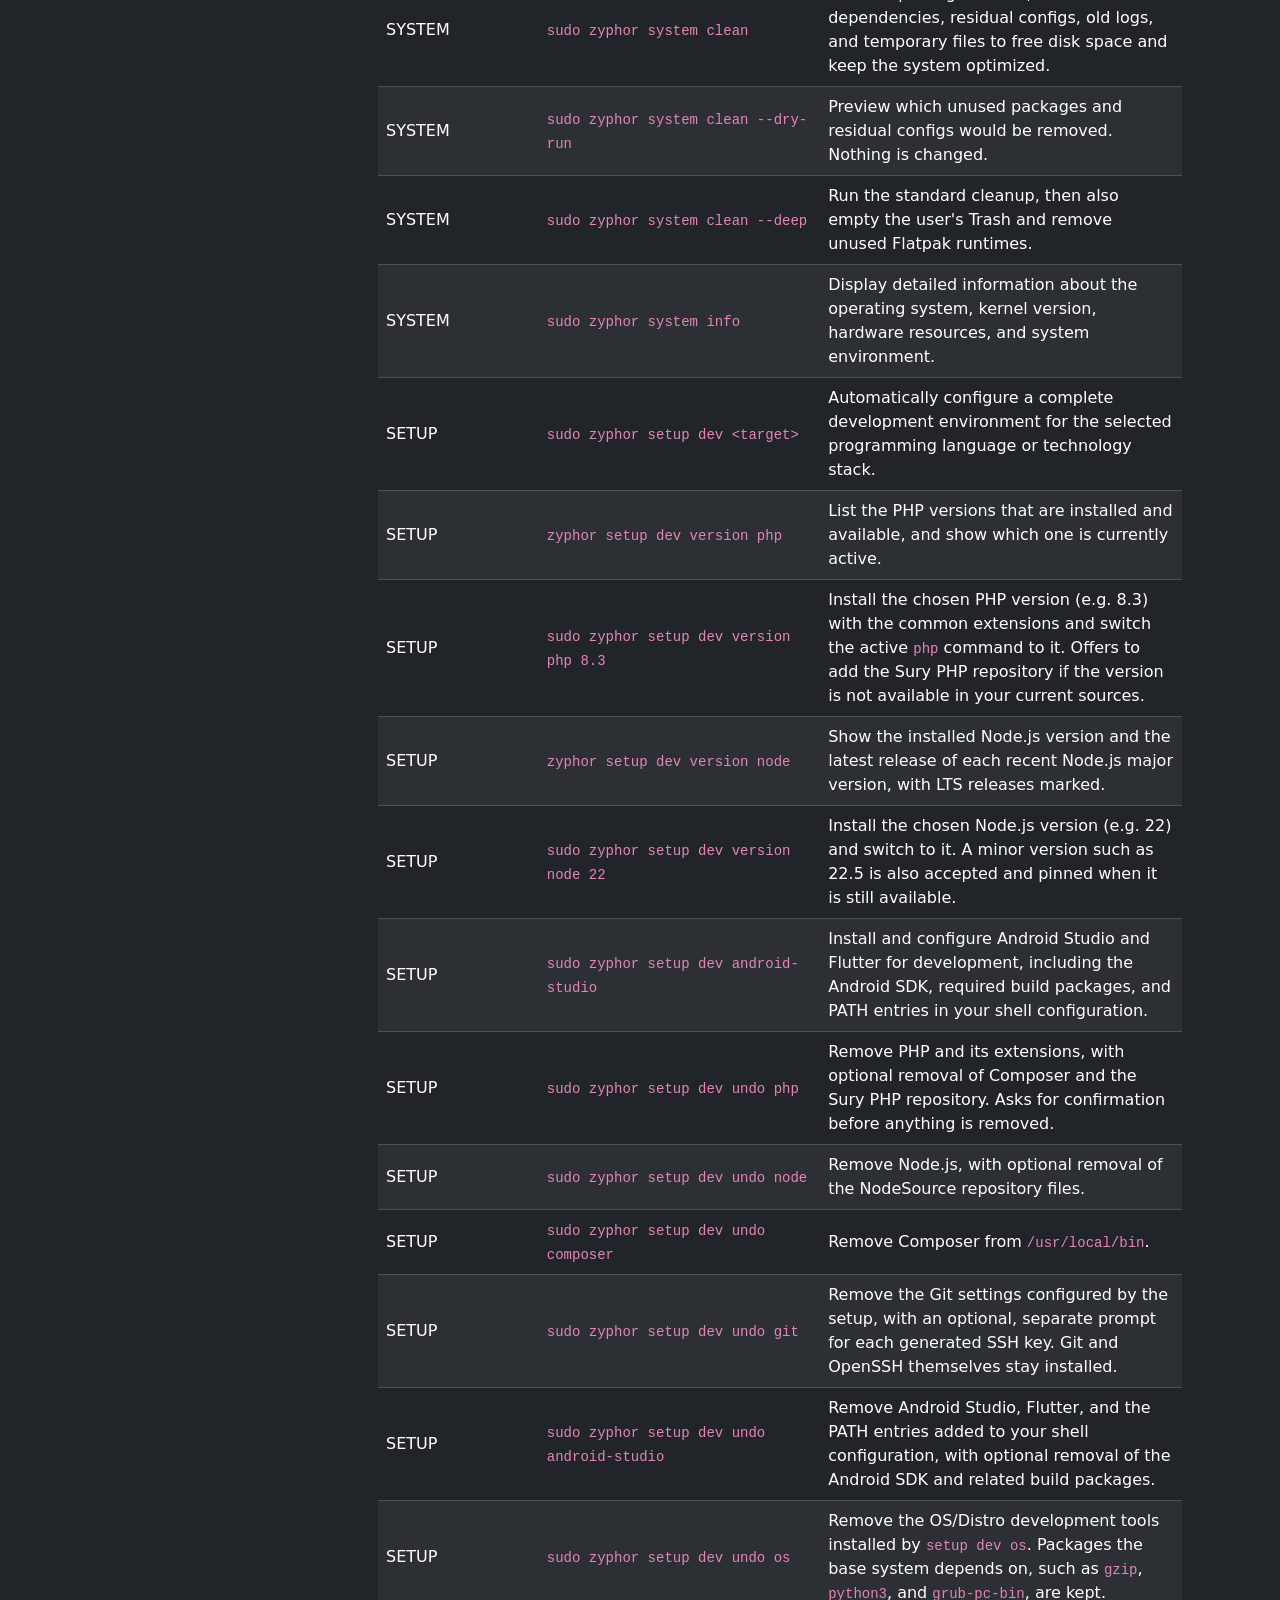
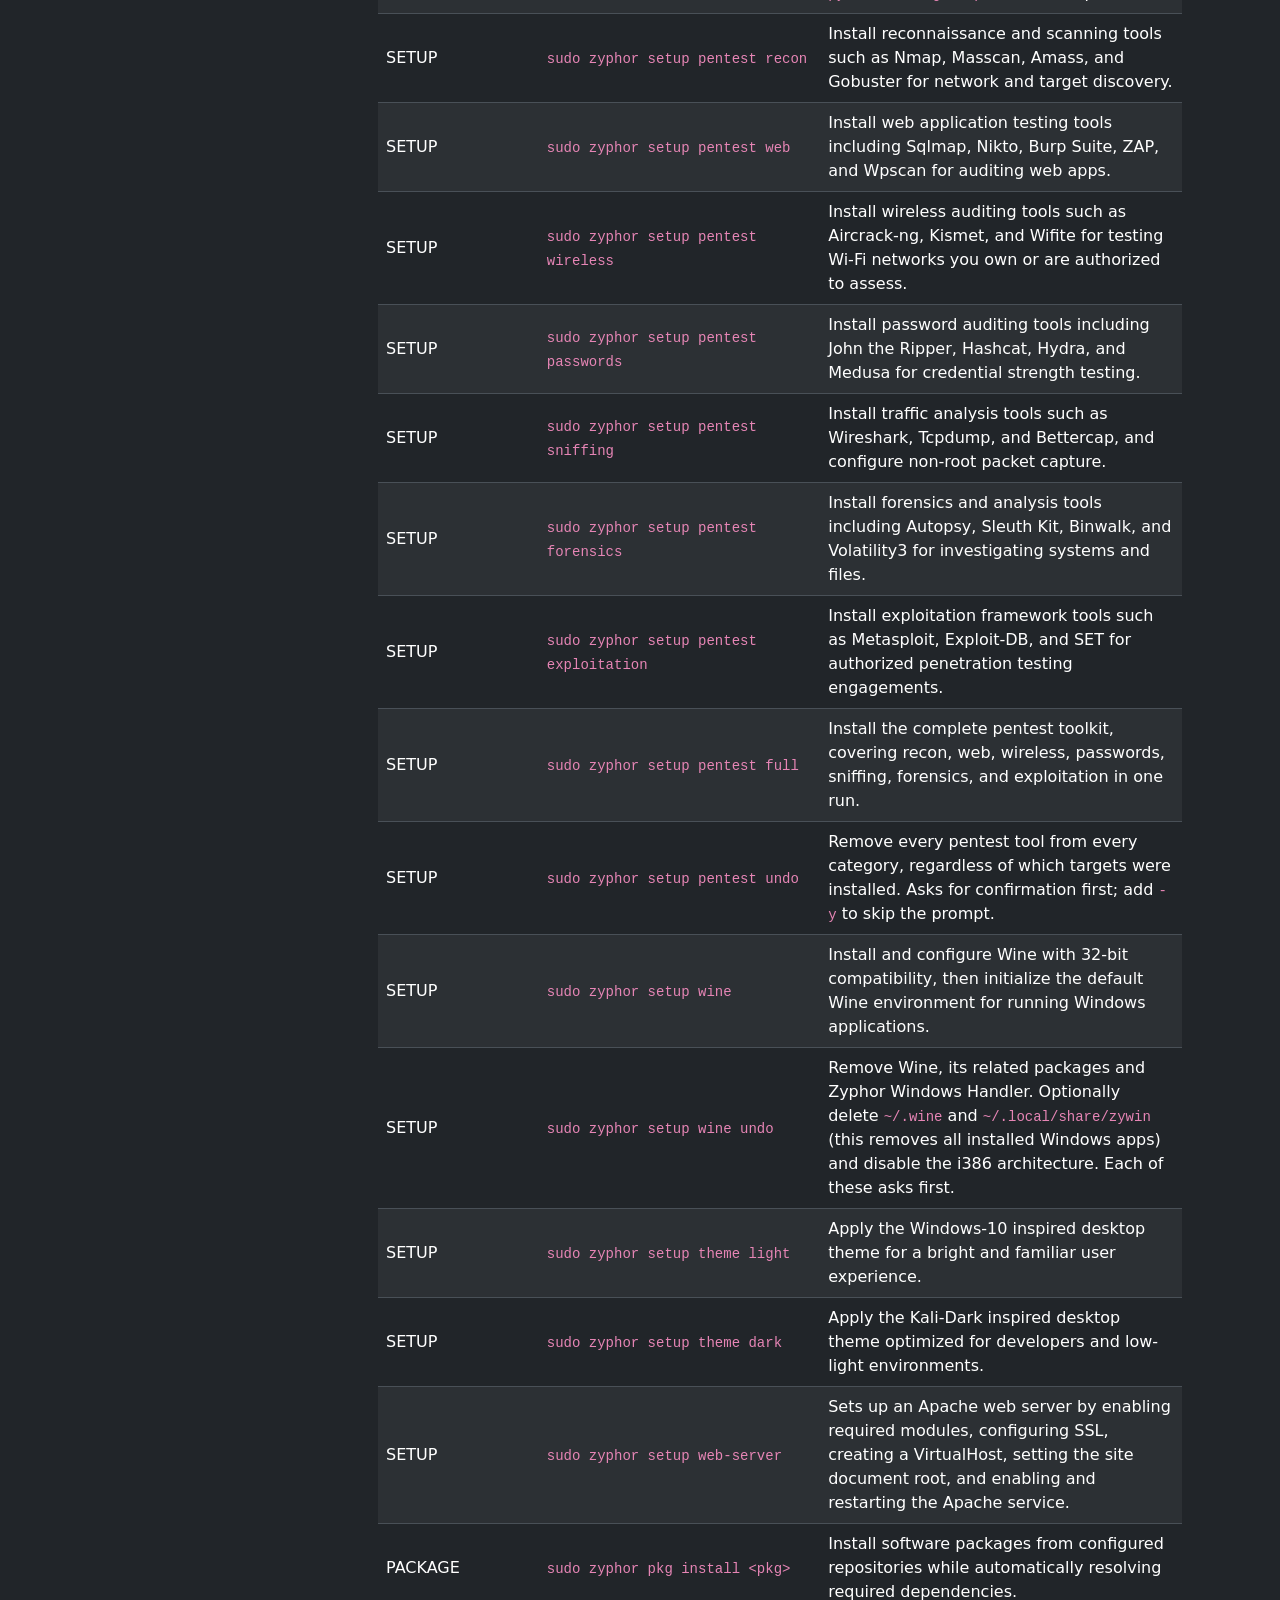
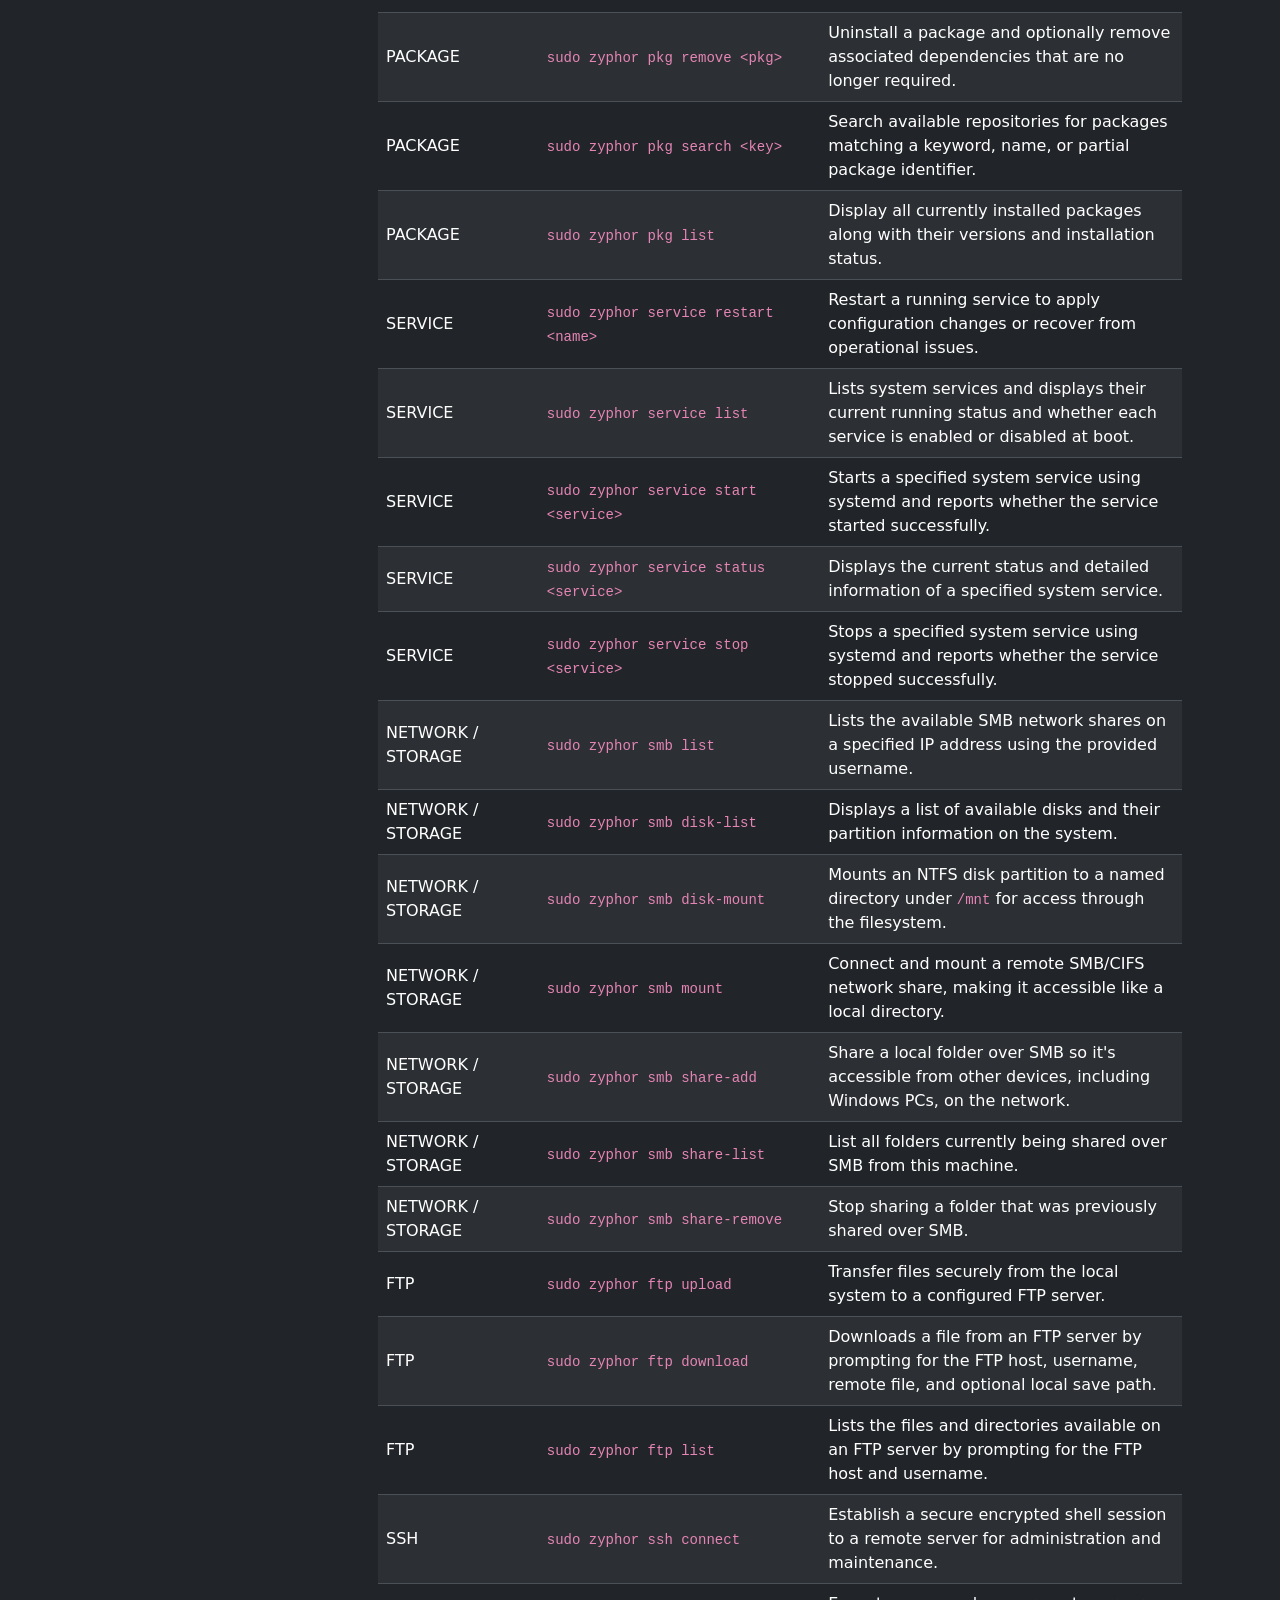
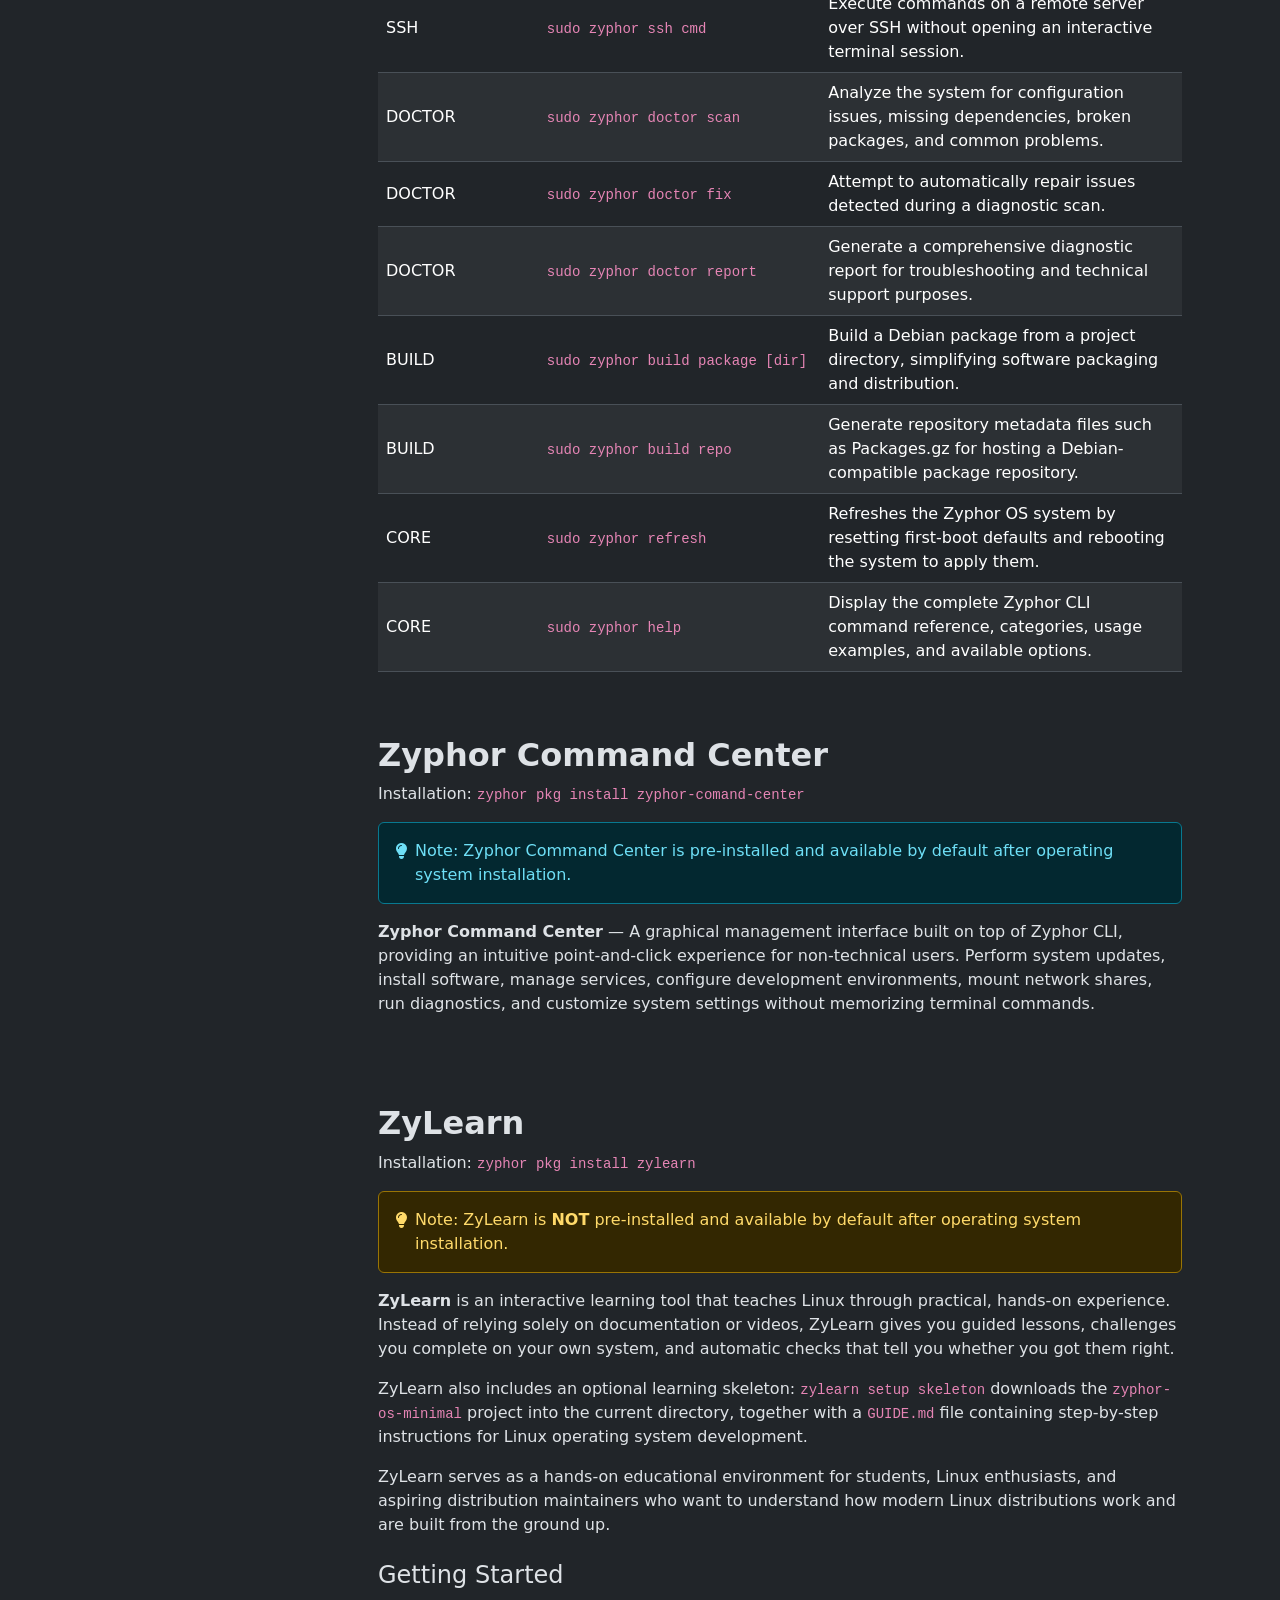
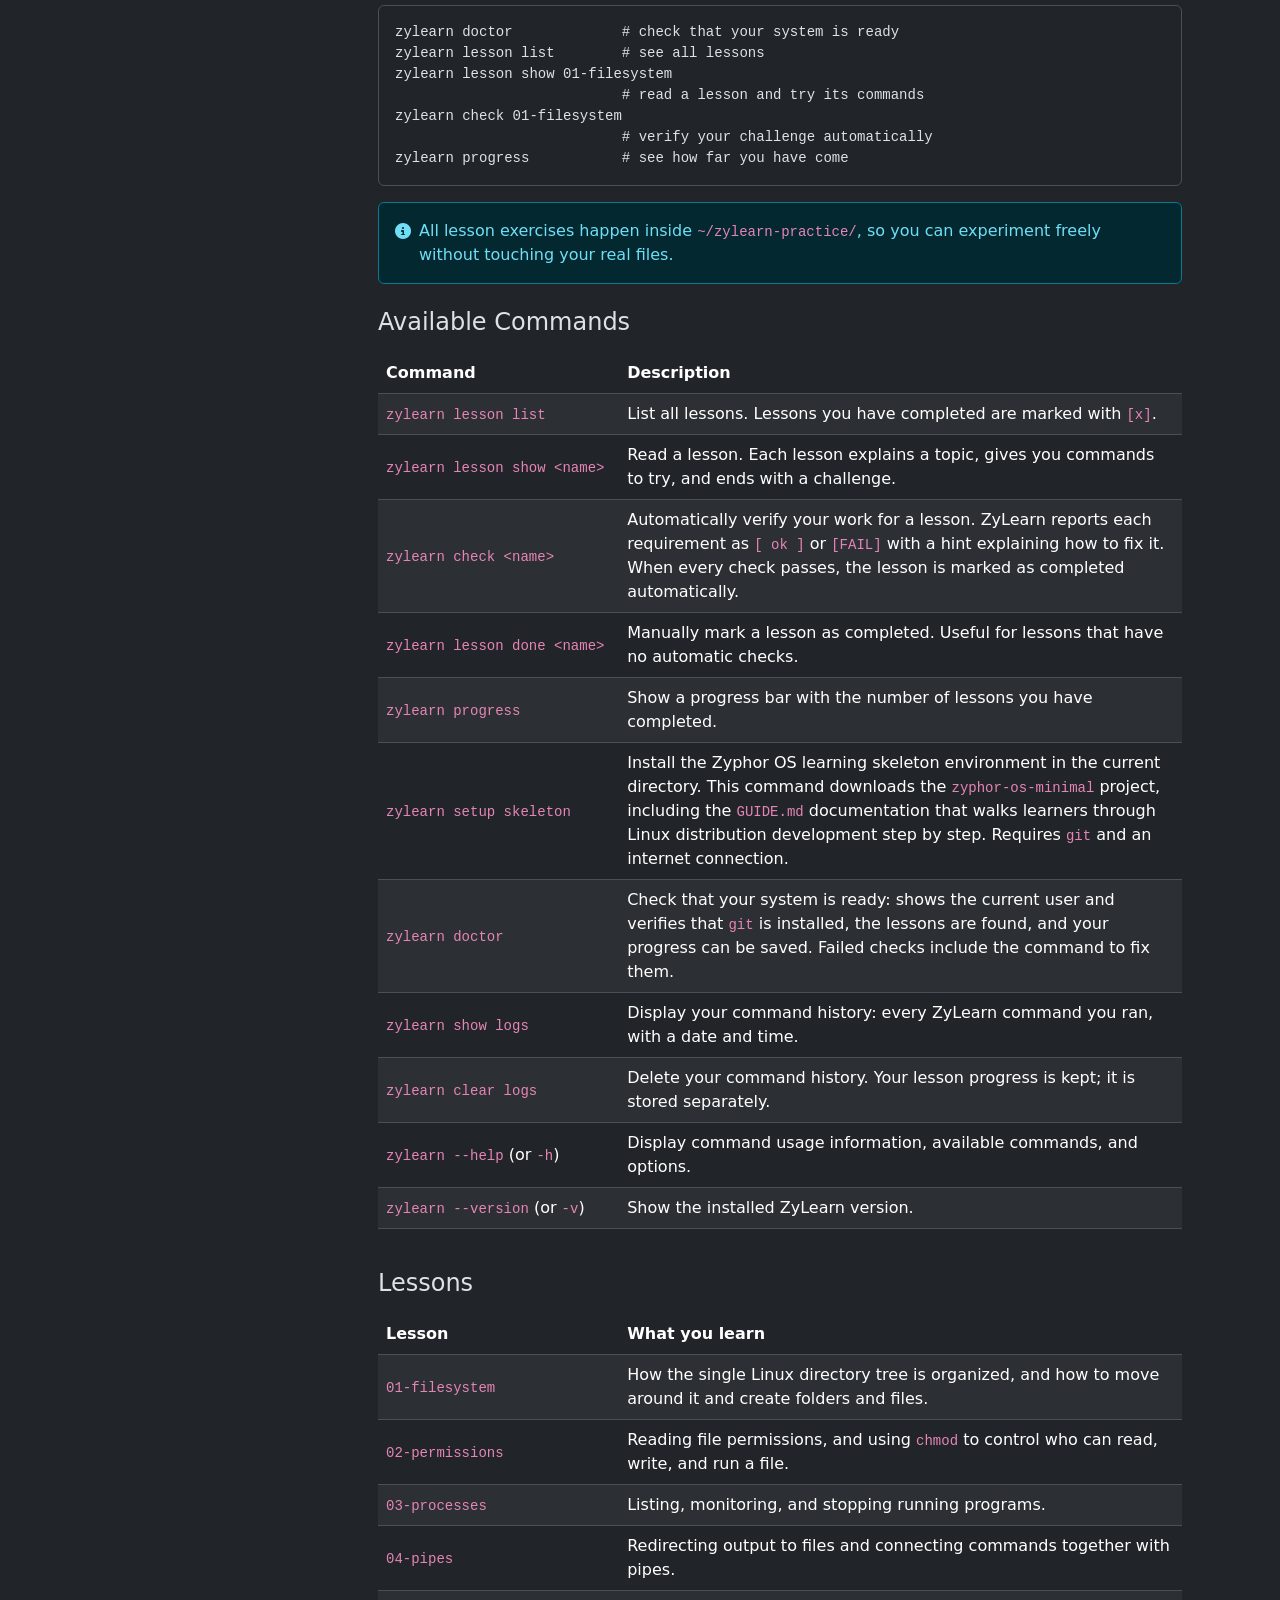
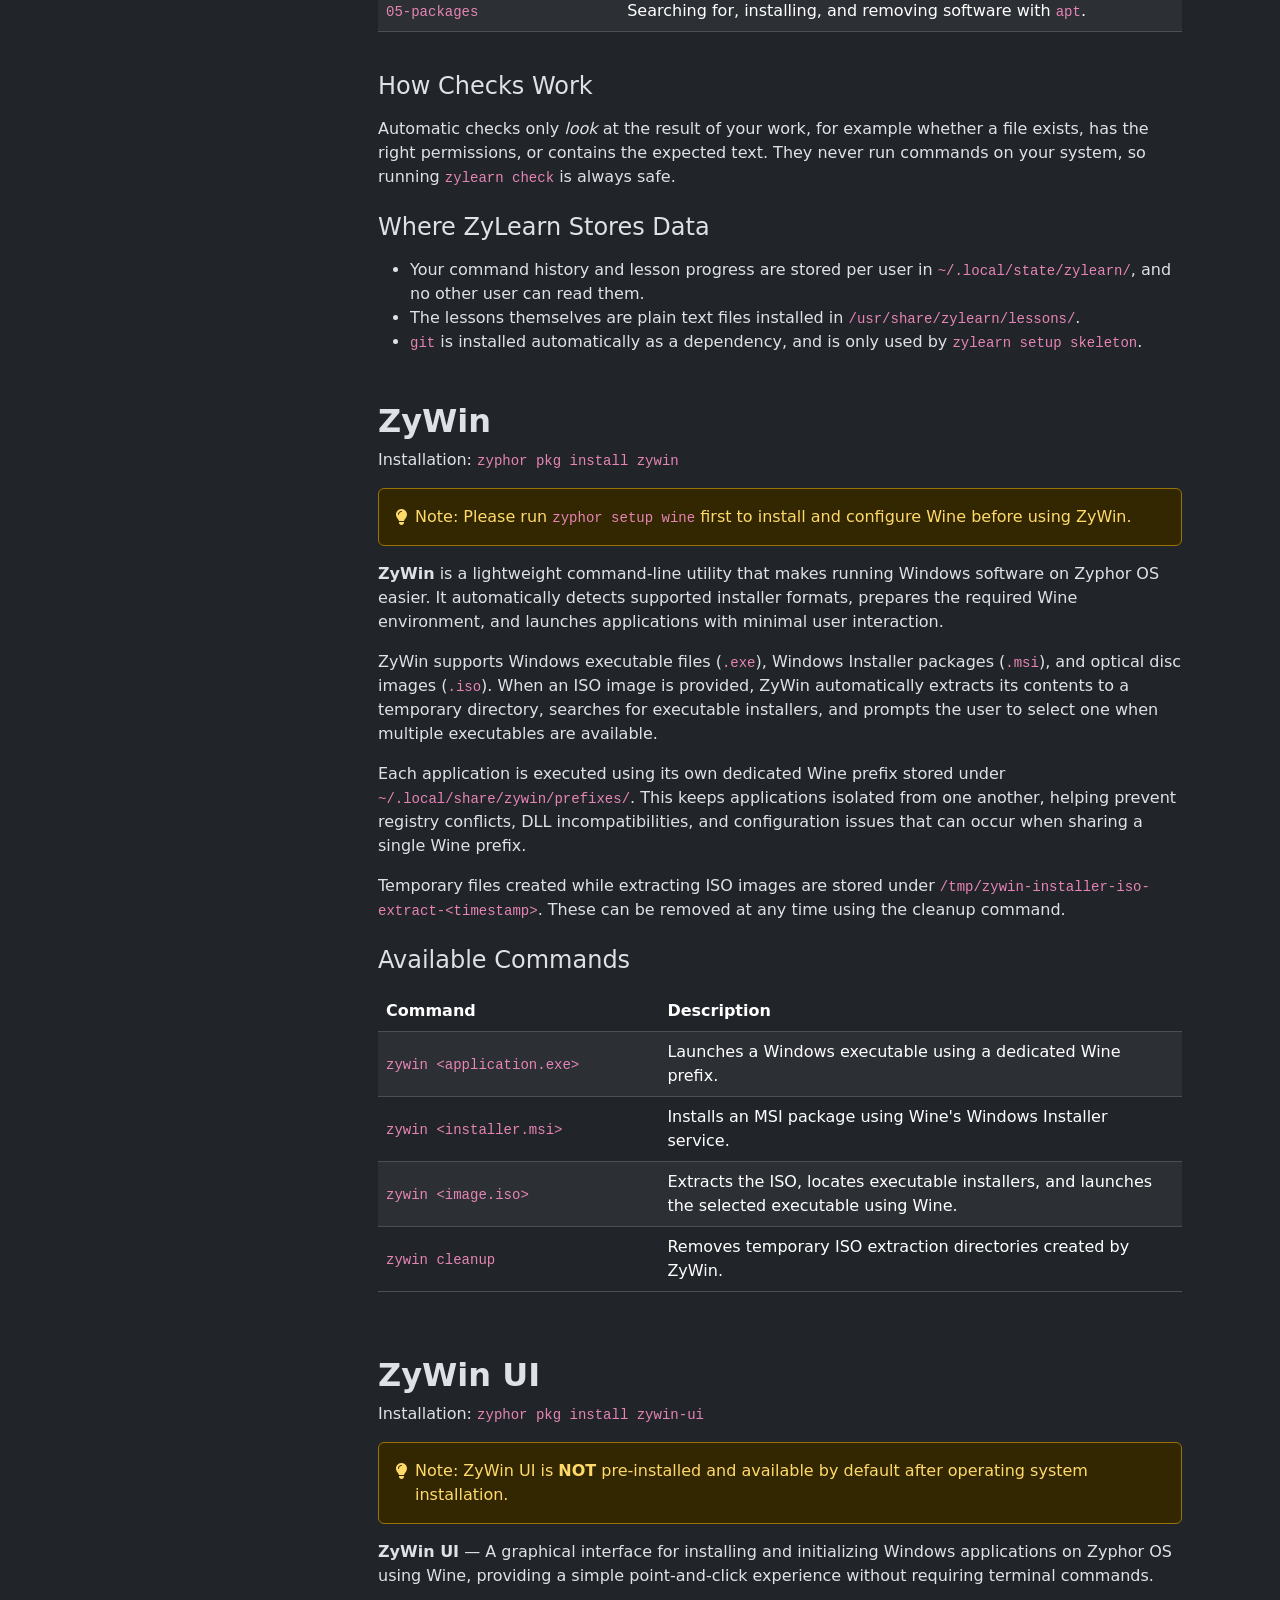
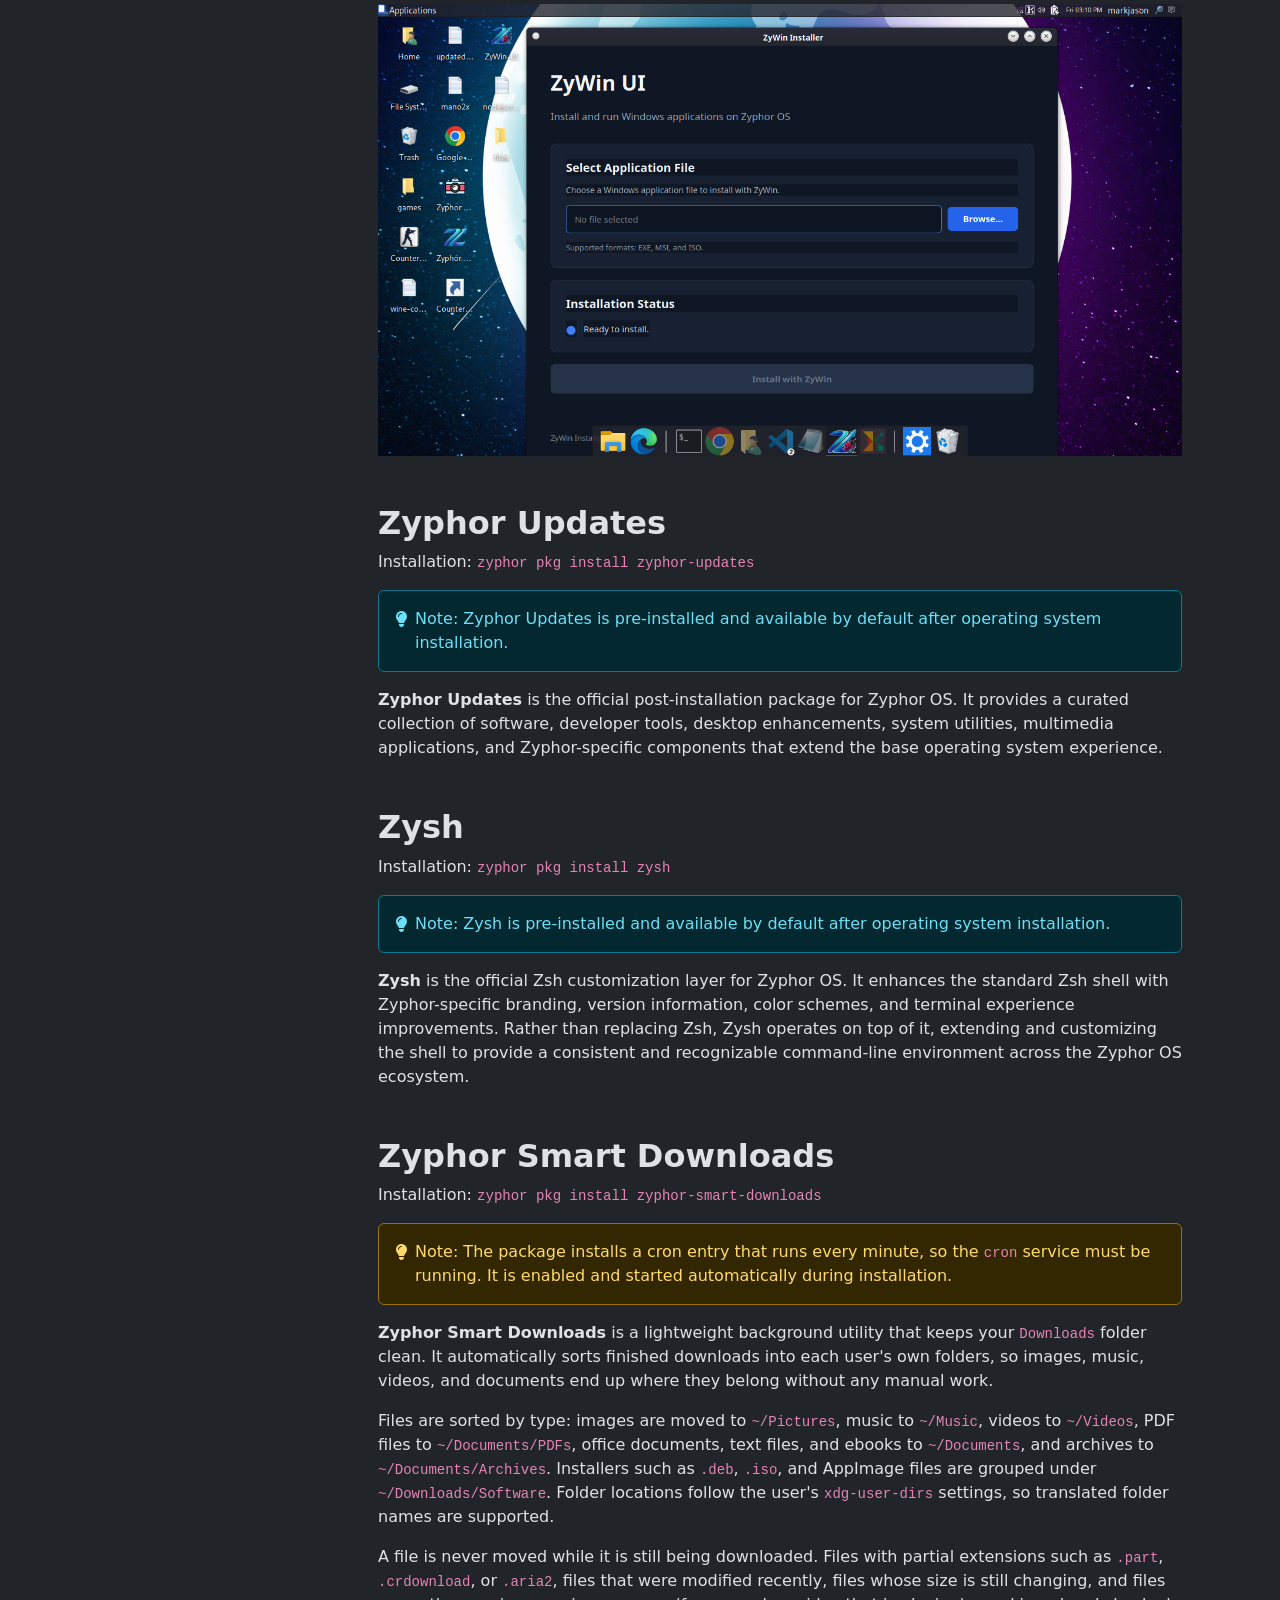
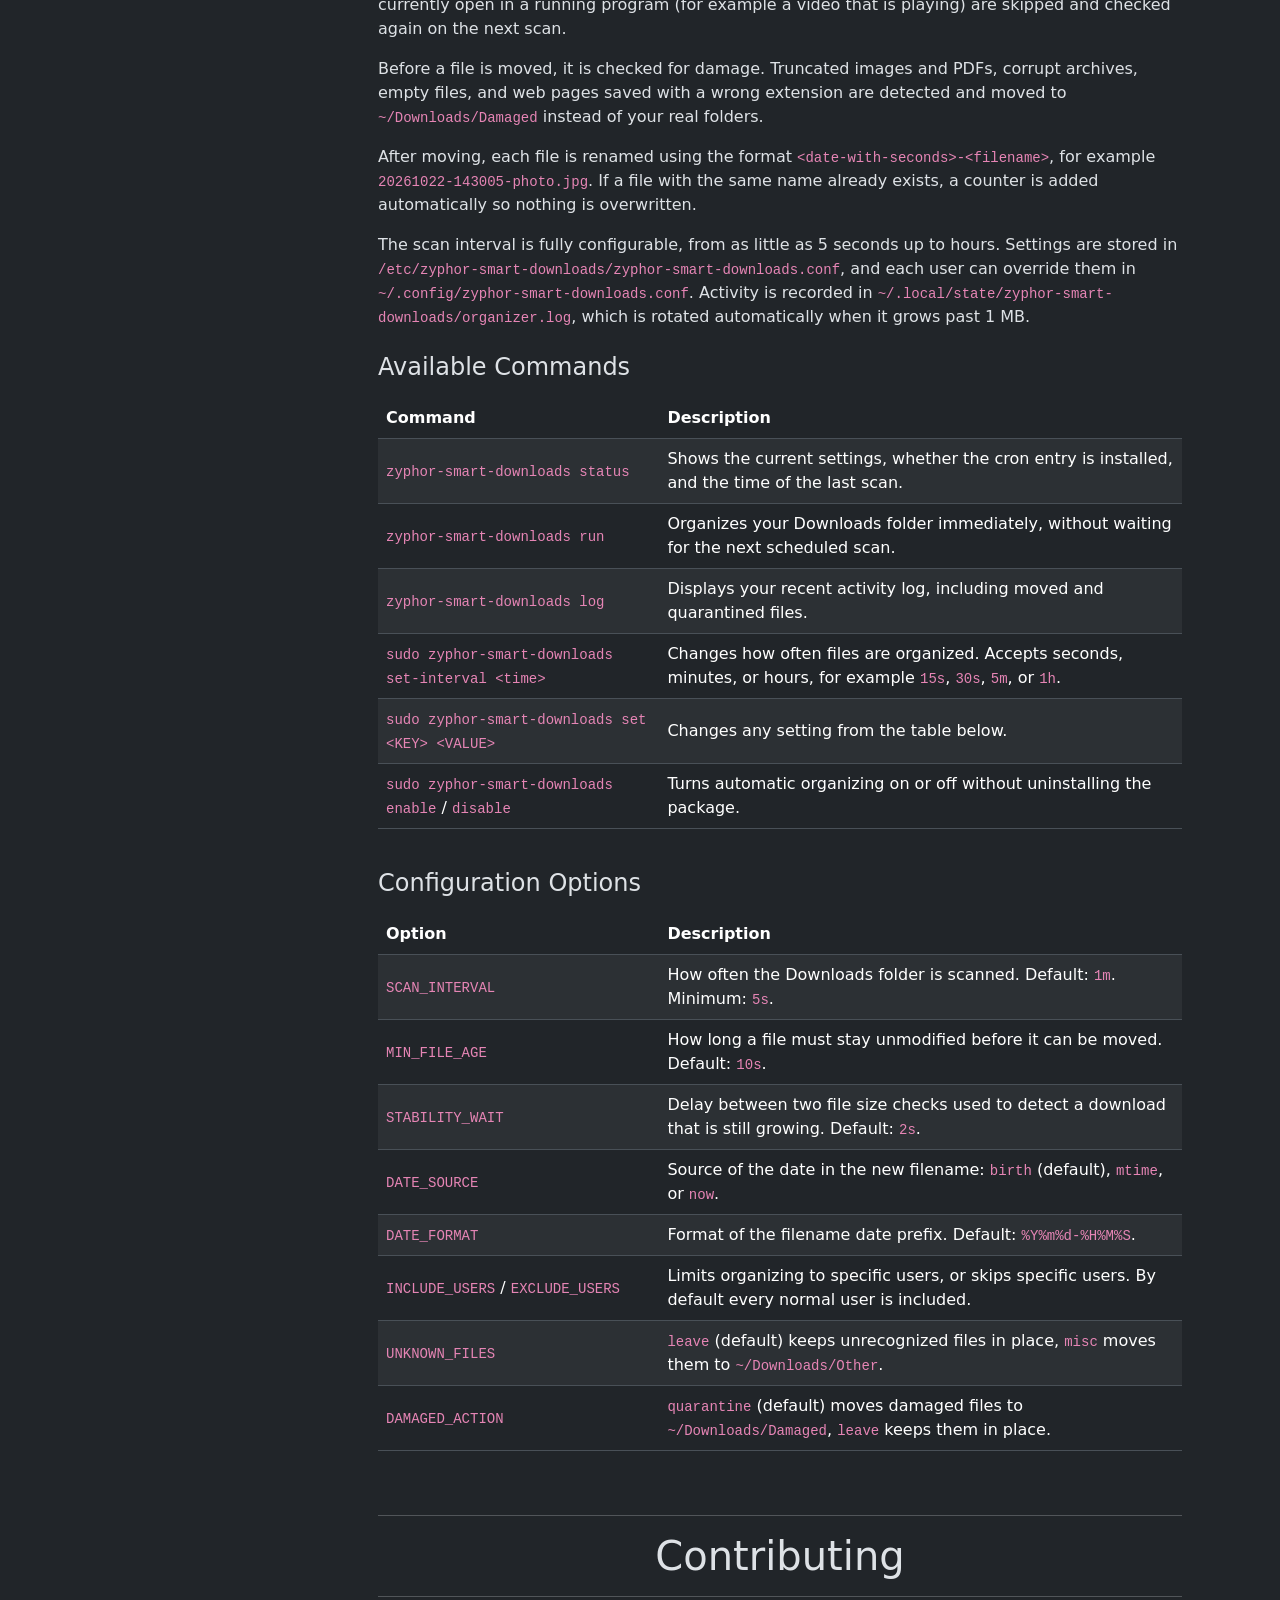
==== commit b1f33531: "chore: added pentest undo on the documentation" ====
--- a/docs.html
+++ b/docs.html
@@ -536,6 +536,12 @@
                         <td>SETUP</td>
                         <td><code>sudo zyphor setup pentest full</code></td>
                         <td>Install the complete pentest toolkit, covering recon, web, wireless, passwords, sniffing, forensics, and exploitation in one run.</td>
+                    </tr>
+
+                    <tr>
+                        <td>SETUP</td>
+                        <td><code>sudo zyphor setup pentest undo</code></td>
+                        <td>Remove every pentest tool from every category, regardless of which targets were installed. Asks for confirmation first; add <code>-y</code> to skip the prompt.</td>
                     </tr>
 
                     <tr>
